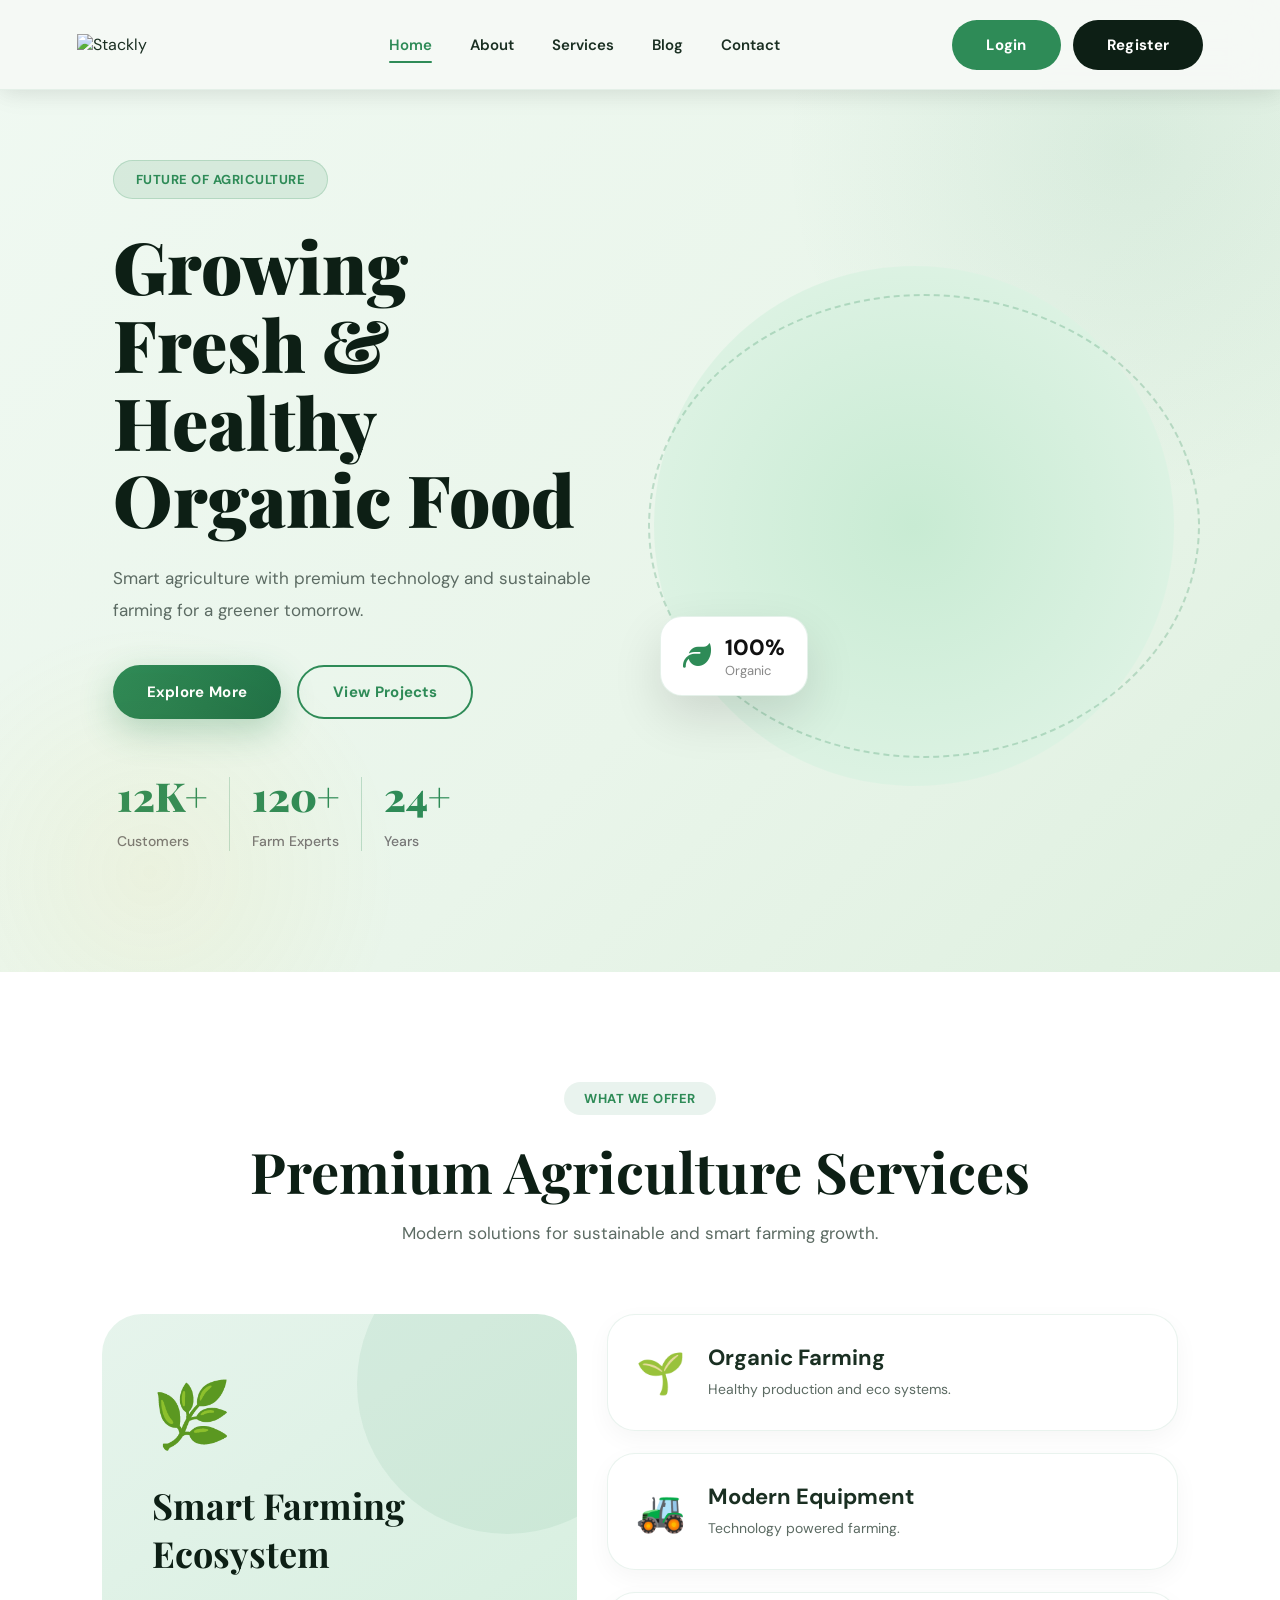
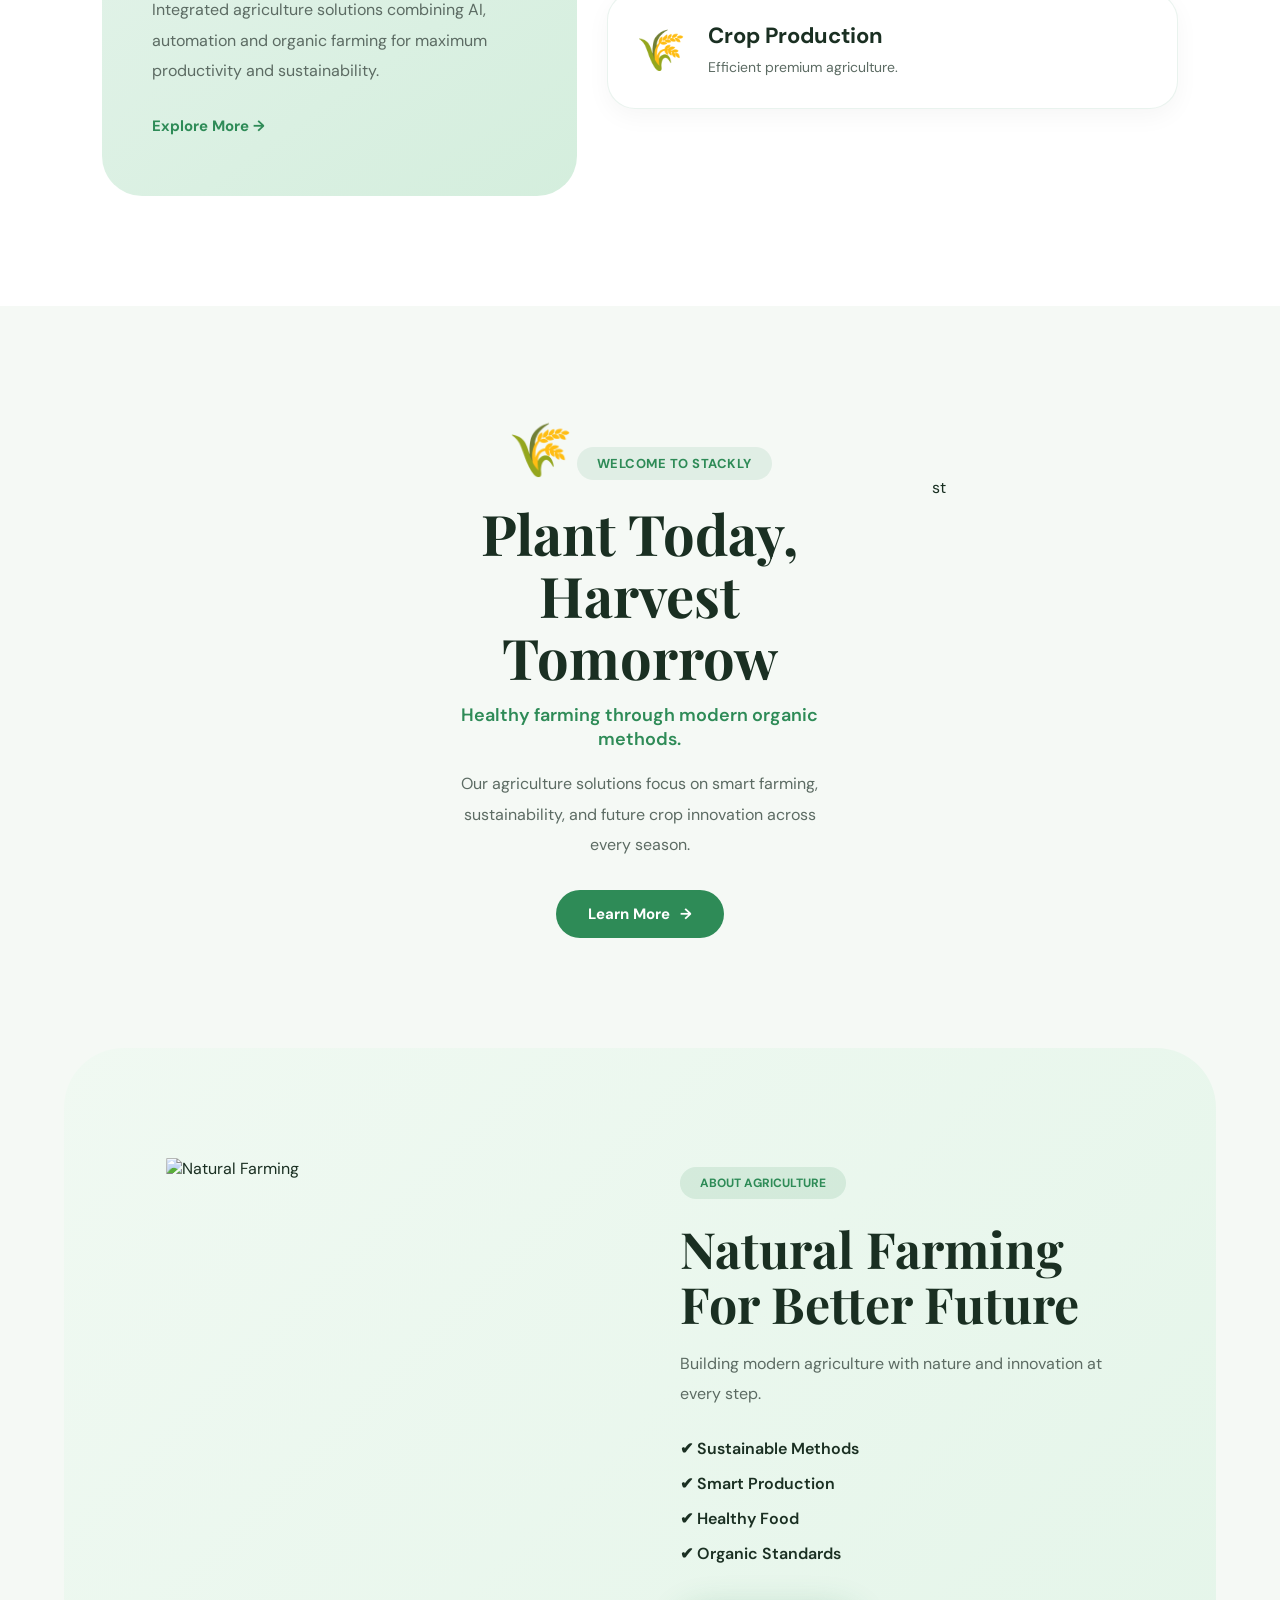
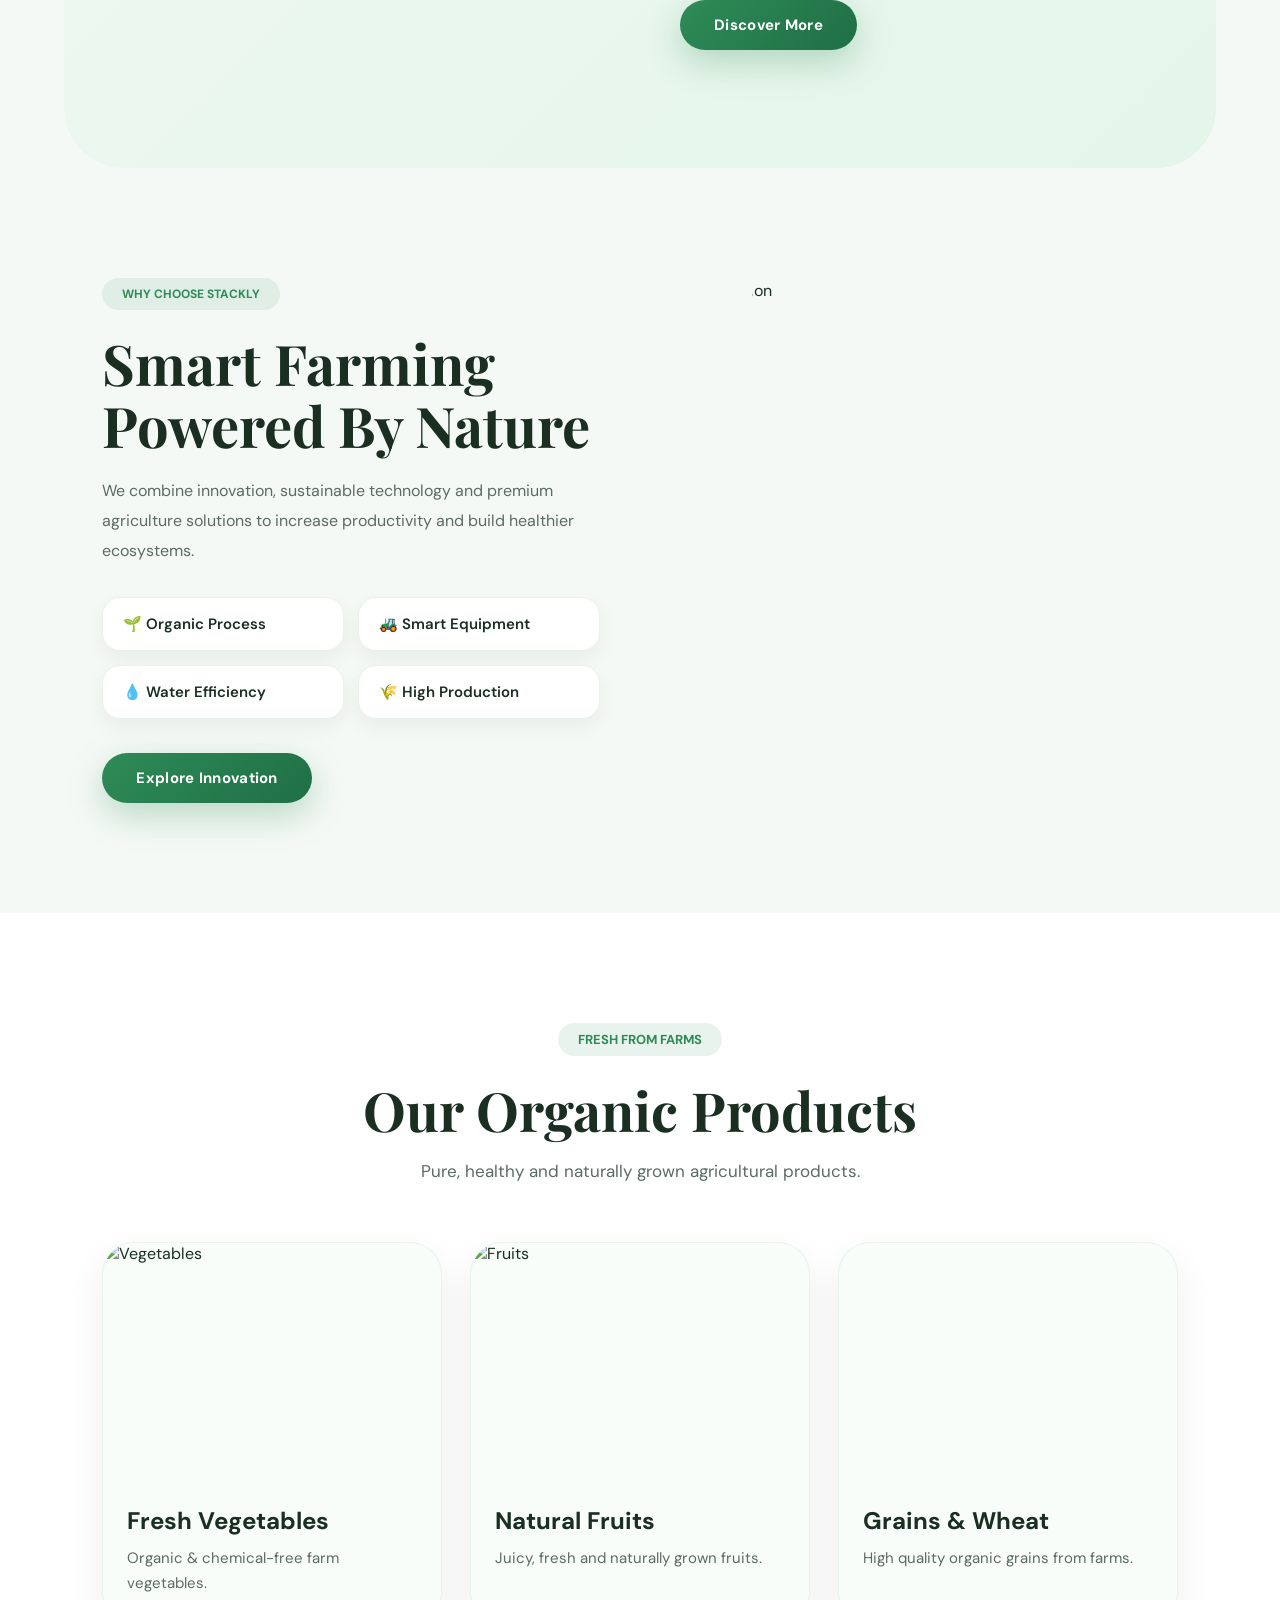
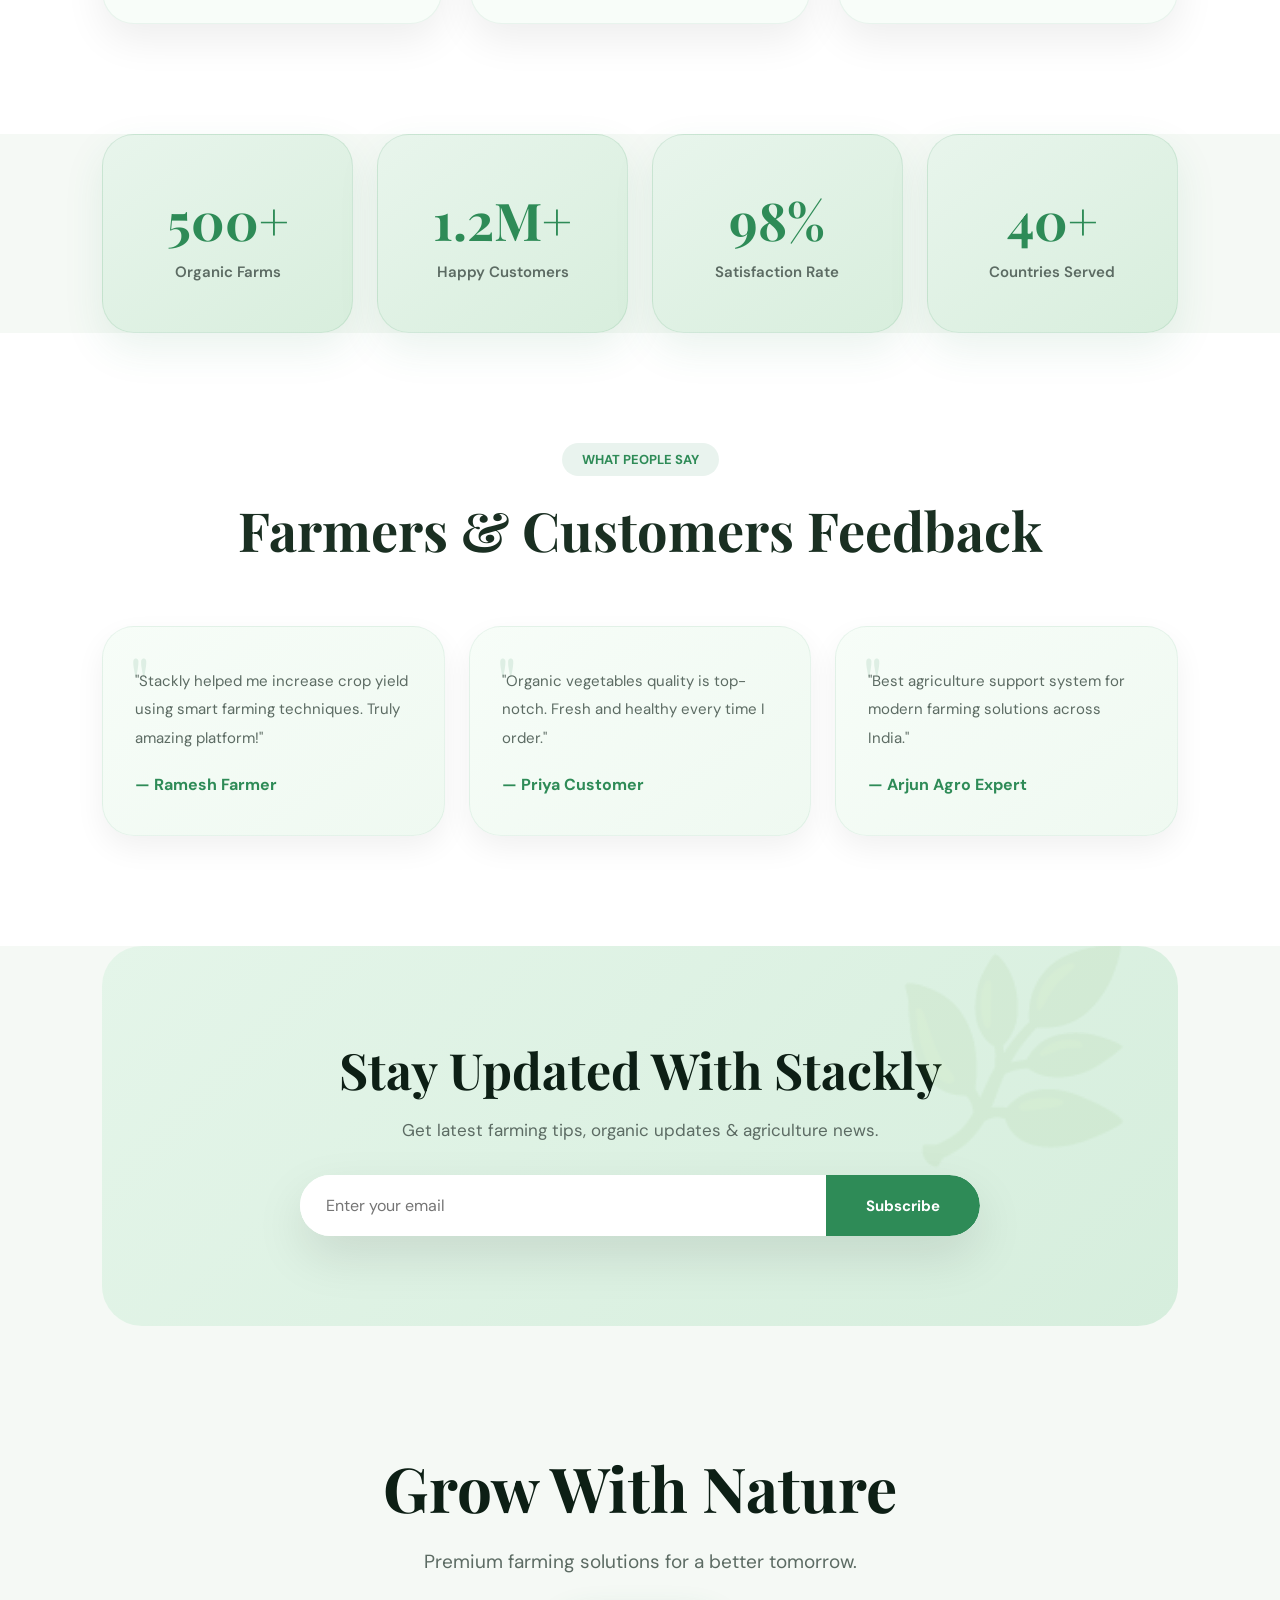
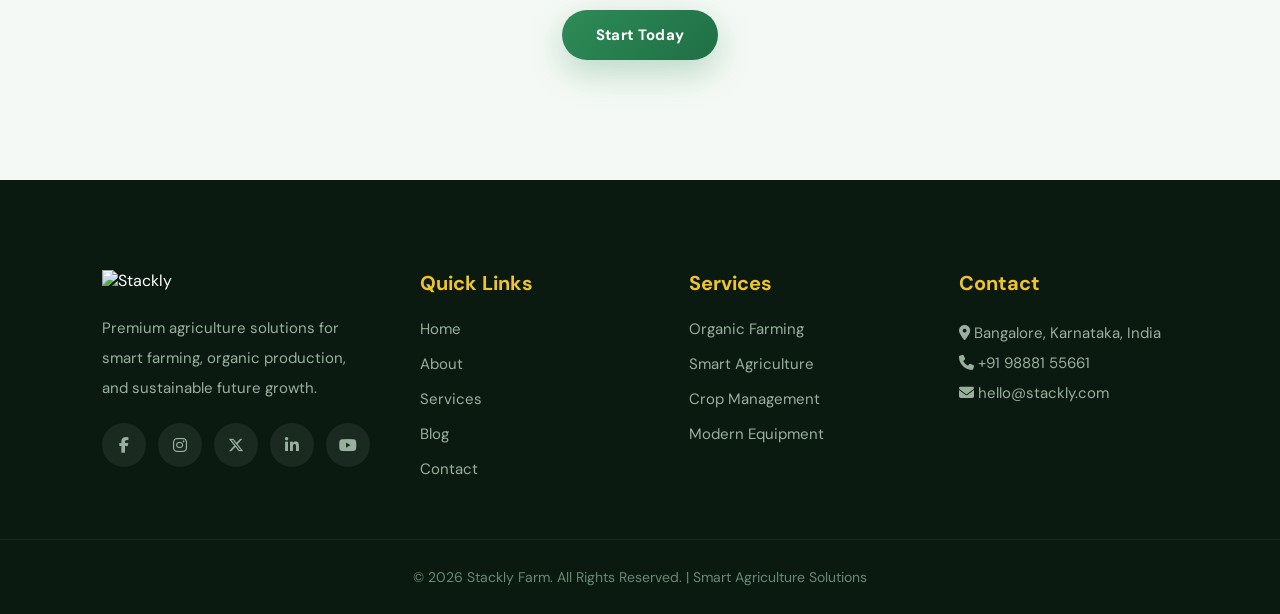
==== index.html @ 0e42b1d1 "update" ====
<!DOCTYPE html>
<html lang="en">
<head>
  <meta charset="UTF-8">
  <meta name="viewport" content="width=device-width, initial-scale=1.0">
  <title>Stackly Farm</title>
  <link rel="stylesheet" href="style.css">
  <link href="https://fonts.googleapis.com/css2?family=Playfair+Display:ital,wght@0,700;0,800;0,900;1,700&family=DM+Sans:wght@300;400;500;600;700&display=swap" rel="stylesheet">
  <link rel="stylesheet" href="https://cdnjs.cloudflare.com/ajax/libs/font-awesome/6.5.2/css/all.min.css">
</head>
<body>
 
<!-- OVERLAY -->
<div class="menu-overlay"></div>
 
<header>
  <nav class="navbar">
    <div class="logo">
      <img src="https://snabsolutions.in/wp-content/uploads/2026/02/stackly-snab-solutions.png" alt="Stackly" loading="eager">
    </div>
 
    <button class="menu-toggle" aria-label="Open menu">
      <span class="bar"></span>
      <span class="bar"></span>
      <span class="bar"></span>
    </button>
 
    <ul class="nav-links">
      <div class="close-menu" aria-label="Close menu"><i class="fa-solid fa-xmark"></i></div>
      <li><a href="index.html" class="active">Home</a></li>
      <li><a href="about.html">About</a></li>
      <li><a href="service.html">Services</a></li>
      <li><a href="blog.html">Blog</a></li>
      <li><a href="contact.html">Contact</a></li>
      <li class="mobile-auth">
        <a href="login.html" class="btn">Login</a>
        <a href="register.html" class="btn register">Register</a>
      </li>
    </ul>
 
    <div class="auth-buttons">
      <a href="login.html" class="btn">Login</a>
      <a href="register.html" class="btn register">Register</a>
    </div>
  </nav>
</header>
 
<!-- HERO -->
<section class="hero">
  <div class="hero-left">
    <span>Future Of Agriculture</span>
    <h1>Growing<br>Fresh & Healthy<br>Organic Food</h1>
    <p>Smart agriculture with premium technology and sustainable farming for a greener tomorrow.</p>
    <div class="buttons">
      <a href="services.html" class="primary">Explore More</a>
      <a href="about.html" class="secondary">View Projects</a>
    </div>
    <div class="hero-stats">
      <div><h2>12K+</h2><p>Customers</p></div>
      <div><h2>120+</h2><p>Farm Experts</p></div>
      <div><h2>24+</h2><p>Years</p></div>
    </div>
  </div>
 
  <div class="hero-right">
    <div class="circle"></div>
    <div class="diamond-wrap">
      <img src="https://images.unsplash.com/photo-1625246333195-78d9c38ad449?fm=webp&q=80&w=1200" alt="Smart Farm" loading="eager">
    </div>
    <div class="blob-ring"></div>
    <div class="floating-card">
      <i class="fa-solid fa-leaf"></i>
      <div><h3>100%</h3><p>Organic</p></div>
    </div>
  </div>
</section>
 
<!-- SERVICES -->
<section class="services-new">
  <div class="services-header reveal-up">
    <span>What We Offer</span>
    <h2>Premium Agriculture Services</h2>
    <p>Modern solutions for sustainable and smart farming growth.</p>
  </div>
 
  <div class="services-layout stagger-children">
    <div class="service-highlight reveal-left">
      <div class="highlight-card">
        <div class="big-icon">🌿</div>
        <h3>Smart Farming Ecosystem</h3>
        <p>Integrated agriculture solutions combining AI, automation and organic farming for maximum productivity and sustainability.</p>
        <a href="services.html" class="learn-btn">Explore More →</a>
      </div>
    </div>
    <div class="service-stack reveal-right">
      <div class="service-item">
        <div class="icon-box">🌱</div>
        <div class="text">
          <h3>Organic Farming</h3>
          <p>Healthy production and eco systems.</p>
        </div>
      </div>
      <div class="service-item">
        <div class="icon-box">🚜</div>
        <div class="text">
          <h3>Modern Equipment</h3>
          <p>Technology powered farming.</p>
        </div>
      </div>
      <div class="service-item">
        <div class="icon-box">🌾</div>
        <div class="text">
          <h3>Crop Production</h3>
          <p>Efficient premium agriculture.</p>
        </div>
      </div>
    </div>
  </div>
</section>
 
<!-- STORY -->
<section class="story">
  <div class="story-left reveal-left">
    <img src="https://images.unsplash.com/photo-1500937386664-56d1dfef3854?fm=webp&q=80&w=900" alt="Farm Field">
  </div>
  <div class="story-content reveal-up">
    <div class="grain">🌾</div>
    <span>Welcome To Stackly</span>
    <h2>Plant Today,<br>Harvest Tomorrow</h2>
    <h4>Healthy farming through modern organic methods.</h4>
    <p>Our agriculture solutions focus on smart farming, sustainability, and future crop innovation across every season.</p>
    <a href="about.html" class="story-btn">Learn More <span>→</span></a>
  </div>
  <div class="story-right reveal-right">
    <img src="https://images.unsplash.com/photo-1464226184884-fa280b87c399?fm=webp&q=80&w=900" alt="Harvest">
  </div>
</section>
 
<!-- SHOWCASE -->
<section class="showcase">
  <div class="show-left reveal-left">
    <img src="https://images.unsplash.com/photo-1501004318641-b39e6451bec6?fm=webp&q=80&w=900" alt="Natural Farming">
  </div>
  <div class="show-right reveal-right">
    <span>About Agriculture</span>
    <h2>Natural Farming For Better Future</h2>
    <p>Building modern agriculture with nature and innovation at every step.</p>
    <ul>
      <li>✔ Sustainable Methods</li>
      <li>✔ Smart Production</li>
      <li>✔ Healthy Food</li>
      <li>✔ Organic Standards</li>
    </ul>
    <a href="about.html" class="primary">Discover More</a>
  </div>
</section>
 
<!-- EXPERIENCE -->
<section class="experience">
  <div class="exp-left reveal-left">
    <span>Why Choose Stackly</span>
    <h2>Smart Farming<br>Powered By Nature</h2>
    <p>We combine innovation, sustainable technology and premium agriculture solutions to increase productivity and build healthier ecosystems.</p>
    <div class="exp-features">
      <div class="feature">🌱 Organic Process</div>
      <div class="feature">🚜 Smart Equipment</div>
      <div class="feature">💧 Water Efficiency</div>
      <div class="feature">🌾 High Production</div>
    </div>
    <a href="services.html" class="primary">Explore Innovation</a>
  </div>
  <div class="exp-right reveal-right">
    <div class="image-wrap">
      <img src="https://images.unsplash.com/photo-1500937386664-56d1dfef3854?fm=webp&q=80&w=900" alt="Innovation">
    </div>
  </div>
</section>
 
<!-- PRODUCTS -->
<section class="products">
  <div class="section-header reveal-up">
    <span>Fresh From Farms</span>
    <h2>Our Organic Products</h2>
    <p>Pure, healthy and naturally grown agricultural products.</p>
  </div>
  <div class="product-grid stagger-children">
    <div class="product-card reveal-left">
      <img src="https://images.unsplash.com/photo-1567306226416-28f0efdc88ce?fm=webp&q=80&w=700" alt="Vegetables">
      <h3>Fresh Vegetables</h3>
      <p>Organic & chemical-free farm vegetables.</p>
    </div>
    <div class="product-card reveal-up">
      <img src="https://images.unsplash.com/photo-1506806732259-39c2d0268443?fm=webp&q=80&w=700" alt="Fruits">
      <h3>Natural Fruits</h3>
      <p>Juicy, fresh and naturally grown fruits.</p>
    </div>
    <div class="product-card reveal-right">
      <img src="https://images.unsplash.com/photo-1461354464878-ad92f492a5a0?fm=webp&q=80&w=700" alt="Grains">
      <h3>Grains & Wheat</h3>
      <p>High quality organic grains from farms.</p>
    </div>
  </div>
</section>
 
<!-- IMPACT -->
<section class="impact stagger-children">
  <div class="impact-box reveal-up"><h2>500+</h2><p>Organic Farms</p></div>
  <div class="impact-box reveal-up"><h2>1.2M+</h2><p>Happy Customers</p></div>
  <div class="impact-box reveal-up"><h2>98%</h2><p>Satisfaction Rate</p></div>
  <div class="impact-box reveal-up"><h2>40+</h2><p>Countries Served</p></div>
</section>
 
<!-- TESTIMONIALS -->
<section class="testimonials">
  <div class="section-header reveal-up">
    <span>What People Say</span>
    <h2>Farmers & Customers Feedback</h2>
  </div>
  <div class="testimonial-grid">
    <div class="testimonial-card reveal-left">
      <p>"Stackly helped me increase crop yield using smart farming techniques. Truly amazing platform!"</p>
      <h4>— Ramesh Farmer</h4>
    </div>
    <div class="testimonial-card reveal-up">
      <p>"Organic vegetables quality is top-notch. Fresh and healthy every time I order."</p>
      <h4>— Priya Customer</h4>
    </div>
    <div class="testimonial-card reveal-right">
      <p>"Best agriculture support system for modern farming solutions across India."</p>
      <h4>— Arjun Agro Expert</h4>
    </div>
  </div>
</section>
 
<!-- NEWSLETTER -->
<section class="newsletter reveal-scale">
  <h2>Stay Updated With Stackly</h2>
  <p>Get latest farming tips, organic updates & agriculture news.</p>
  <div class="newsletter-box">
    <input type="email" placeholder="Enter your email">
    <button>Subscribe</button>
  </div>
</section>
 
<!-- CTA -->
<section class="cta reveal-up">
  <h2>Grow With Nature</h2>
  <p>Premium farming solutions for a better tomorrow.</p>
  <a href="contact.html" class="primary">Start Today</a>
</section>
 
<!-- FOOTER -->
<footer class="footer">
  <div class="footer-container">
    <div class="footer-box reveal-up">
      <div class="footer-logo">
        <img src="https://snabsolutions.in/wp-content/uploads/2026/02/stackly-snab-solutions.png" alt="Stackly">
      </div>
      <p>Premium agriculture solutions for smart farming, organic production, and sustainable future growth.</p>
      <div class="social">
        <a href="#"><i class="fa-brands fa-facebook-f"></i></a>
        <a href="#"><i class="fa-brands fa-instagram"></i></a>
        <a href="#"><i class="fa-brands fa-x-twitter"></i></a>
        <a href="#"><i class="fa-brands fa-linkedin-in"></i></a>
        <a href="#"><i class="fa-brands fa-youtube"></i></a>
      </div>
    </div>
    <div class="footer-box reveal-up">
      <h3>Quick Links</h3>
      <ul>
        <li><a href="index.html">Home</a></li>
        <li><a href="about.html">About</a></li>
        <li><a href="services.html">Services</a></li>
        <li><a href="blog.html">Blog</a></li>
        <li><a href="contact.html">Contact</a></li>
      </ul>
    </div>
    <div class="footer-box reveal-up">
      <h3>Services</h3>
      <ul>
        <li><a href="services.html">Organic Farming</a></li>
        <li><a href="services.html">Smart Agriculture</a></li>
        <li><a href="services.html">Crop Management</a></li>
        <li><a href="services.html">Modern Equipment</a></li>
      </ul>
    </div>
    <div class="footer-box reveal-up">
      <h3>Contact</h3>
      <p><i class="fa-solid fa-location-dot"></i> Bangalore, Karnataka, India</p>
      <p><i class="fa-solid fa-phone"></i> +91 98881 55661</p>
      <p><i class="fa-solid fa-envelope"></i> hello@stackly.com</p>
    </div>
  </div>
  <div class="footer-bottom">
    <p>© 2026 Stackly Farm. All Rights Reserved. | Smart Agriculture Solutions</p>
  </div>
</footer>
 
<script src="script.js"></script>
</body>
</html>
---- style.css ----
/* ============================================
   FARMLY PREMIUM — STYLE.CSS
   Enhanced: shapes, animations, hamburger
============================================ */
 
@import url('https://fonts.googleapis.com/css2?family=Playfair+Display:ital,wght@0,700;0,800;0,900;1,700&family=DM+Sans:wght@300;400;500;600;700&display=swap');
 
/* ── RESET ── */
*, *::before, *::after {
  margin: 0; padding: 0;
  box-sizing: border-box;
  text-decoration: none;
  list-style: none;
}
html { overflow-x: hidden; scroll-behavior: smooth; }
 
:root {
  --primary: #2e8b57;
  --primary-dark: #1f6f45;
  --accent: #f0c330;
  --dark: #0d1f15;
  --light: #fff;
  --gray: #5c6b63;
  --bg: #f5f9f5;
  --bg2: #e7f3e9;
  --shadow: 0 24px 64px rgba(0,0,0,.10);
  --radius: 40px;
  --font-head: 'Playfair Display', serif;
  --font-body: 'DM Sans', sans-serif;
}
 
body {
  font-family: var(--font-body);
  background: var(--bg);
  color: #1a2f22;
  overflow-x: hidden;
}
img { width: 100%; display: block; }
section { padding: 110px 8%; }
a { color: inherit; }
button { border: none; outline: none; cursor: pointer; font-family: inherit; }
 
/* ── SCROLL REVEAL ── */
.will-reveal { opacity: 0; transition: opacity .7s ease, transform .7s ease; }
.reveal-up.will-reveal   { transform: translateY(60px); }
.reveal-down.will-reveal { transform: translateY(-60px); }
.reveal-left.will-reveal { transform: translateX(-70px); }
.reveal-right.will-reveal{ transform: translateX(70px); }
.reveal-scale.will-reveal{ transform: scale(.88); }
.will-reveal.revealed    { opacity: 1; transform: none !important; }
 
/* ── BUTTONS ── */
.primary, .secondary, .btn {
  display: inline-flex;
  align-items: center;
  justify-content: center;
  padding: 15px 34px;
  border-radius: 60px;
  font-weight: 700;
  font-size: 15px;
  font-family: var(--font-body);
  letter-spacing: .3px;
  transition: .35s;
  cursor: pointer;
  position: relative;
  overflow: hidden;
}
.primary::after, .secondary::after, .btn::after {
  content: "";
  position: absolute;
  top: 0; left: -120%;
  width: 120%; height: 100%;
  background: linear-gradient(90deg,transparent,rgba(255,255,255,.28),transparent);
  transition: .6s;
}
.primary:hover::after, .secondary:hover::after, .btn:hover::after { left: 120%; }
 
.primary {
  background: linear-gradient(135deg, var(--primary), var(--primary-dark));
  color: white;
  box-shadow: 0 12px 35px rgba(46,139,87,.30);
}
.primary:hover { transform: translateY(-4px); box-shadow: 0 18px 45px rgba(46,139,87,.40); }
 
.secondary {
  border: 2px solid var(--primary);
  color: var(--primary);
  background: transparent;
}
.secondary:hover { background: var(--primary); color: white; transform: translateY(-4px); }
 
.auth-buttons .btn { background: var(--primary); color: white; }
.auth-buttons .btn:hover { background: var(--primary-dark); transform: translateY(-4px); }
 
.register { background: #0d1f15 !important; color: white !important; }
.register:hover { transform: translateY(-4px) !important; }
 
/* ── HEADER ── */
header {
  position: fixed; top: 0; left: 0;
  width: 100%; z-index: 9999;
}
.navbar {
  height: 90px; padding: 0 6%;
  display: flex; align-items: center;
  justify-content: space-between;
  background: rgba(245,249,245,.88);
  backdrop-filter: blur(22px);
  -webkit-backdrop-filter: blur(22px);
  box-shadow: 0 2px 30px rgba(0,0,0,.07);
  border-bottom: 1px solid rgba(46,139,87,.08);
  transition: .4s;
}
.logo { display: flex; align-items: center; }
.logo img { width: 140px; object-fit: contain; }
 
/* ── NAV LINKS ── */
.nav-links {
  display: flex; align-items: center;
  gap: 38px;
}
.nav-links li { position: relative; }
.nav-links li a {
  font-family: var(--font-body);
  color: #1a2f22; font-size: 15px;
  font-weight: 600; position: relative;
  transition: .3s;
}
.nav-links li a::after {
  content: "";
  position: absolute; left: 0; bottom: -8px;
  width: 0; height: 2.5px;
  background: var(--primary);
  border-radius: 4px; transition: .35s;
}
.nav-links li a:hover, .nav-links li a.active { color: var(--primary); }
.nav-links li a:hover::after, .nav-links li a.active::after { width: 100%; }
.auth-buttons { display: flex; gap: 12px; }
 
/* ── HAMBURGER ── */
.menu-toggle {
  display: none;
  flex-direction: column;
  justify-content: center;
  align-items: center;
  gap: 6px;
  width: 48px; height: 48px;
  border-radius: 14px;
  background: white;
  box-shadow: 0 6px 20px rgba(0,0,0,.10);
  cursor: pointer;
  z-index: 11000;
  border: none; outline: none;
  transition: .3s;
}
.menu-toggle:hover { background: var(--bg2); }
.menu-toggle .bar {
  width: 22px; height: 2.5px;
  background: var(--primary-dark);
  border-radius: 4px; transition: .35s;
}
.menu-toggle.open .bar:nth-child(1) { transform: translateY(8.5px) rotate(45deg); }
.menu-toggle.open .bar:nth-child(2) { opacity: 0; transform: scaleX(0); }
.menu-toggle.open .bar:nth-child(3) { transform: translateY(-8.5px) rotate(-45deg); }
 
.close-menu { display: none; }
.mobile-auth { display: none; }
 
/* ── OVERLAY ── */
.menu-overlay {
  display: none;
  position: fixed; inset: 0;
  background: rgba(13,31,21,.45);
  backdrop-filter: blur(3px);
  z-index: 9000; opacity: 0;
  transition: opacity .4s;
}
.menu-overlay.active { opacity: 1; }
 
/* ── HERO ── */
.hero {
  min-height: 100vh;
  padding-top: 160px; padding-bottom: 80px;
  display: grid;
  grid-template-columns: 1fr 1fr;
  align-items: center; gap: 60px;
  background: linear-gradient(135deg,#f0f9f2 0%,#e9f5ea 60%,#dff0e0 100%);
  position: relative; overflow: hidden;
}
.hero::before {
  content: "";
  position: absolute; top: -200px; right: -200px;
  width: 700px; height: 700px; border-radius: 50%;
  background: radial-gradient(circle,rgba(46,139,87,.09),transparent 70%);
  pointer-events: none; animation: pulseGlow 6s ease-in-out infinite;
}
.hero::after {
  content: "";
  position: absolute; bottom: -150px; left: -100px;
  width: 500px; height: 500px; border-radius: 50%;
  background: radial-gradient(circle,rgba(240,195,48,.07),transparent 70%);
  pointer-events: none;
}
 
/* HERO LEFT */
.hero-left {
  padding-left: 2%;
  animation: slideInLeft .9s ease both;
}
.hero-left > span {
  display: inline-block;
  padding: 10px 22px;
  background: rgba(46,139,87,.12);
  color: var(--primary);
  border-radius: 40px; font-weight: 700;
  font-size: 13px; letter-spacing: .5px;
  text-transform: uppercase;
  margin-bottom: 28px;
  border: 1px solid rgba(46,139,87,.2);
  animation: fadeDown .6s .2s both;
}
.hero-left h1 {
  font-family: var(--font-head);
  font-size: 72px; line-height: 1.08;
  font-weight: 900; margin-bottom: 24px;
  color: #0d1f15;
  animation: fadeUp .7s .3s both;
}
.hero-left p {
  max-width: 560px;
  font-size: 17px; line-height: 1.9;
  color: var(--gray); margin-bottom: 38px;
  animation: fadeUp .7s .45s both;
}
.buttons {
  display: flex; gap: 16px; flex-wrap: wrap;
  margin-bottom: 50px;
  animation: fadeUp .7s .55s both;
}
 
/* STATS */
.hero-stats {
  display: flex; gap: 44px; flex-wrap: wrap;
  padding-left: 4px;
  animation: fadeUp .7s .65s both;
}
.hero-stats div { position: relative; }
.hero-stats div:not(:last-child)::after {
  content: "";
  position: absolute; right: -22px; top: 8px;
  height: 60%; width: 1px;
  background: rgba(46,139,87,.25);
}
.hero-stats h2 {
  font-family: var(--font-head);
  font-size: 40px; font-weight: 900;
  color: var(--primary); margin-bottom: 6px;
}
.hero-stats p { color: #777; font-size: 14px; font-weight: 500; }
 
/* HERO RIGHT — DIAMOND / ROTATED SQUARE */
.hero-right {
  position: relative;
  display: flex; justify-content: center;
  align-items: center; padding-right: 4%;
  animation: slideInRight .9s .15s ease both;
}
.circle {
  position: absolute;
  width: 520px; height: 520px; border-radius: 50%;
  background: radial-gradient(circle,#c8ebd3,#e4f5e9); z-index: 0;
  animation: pulseGlow 5s ease-in-out infinite;
}
.hero-right .diamond-wrap {
  position: relative; z-index: 2;
  width: 420px; height: 420px;
}
.hero-right .diamond-wrap img {
  width: 100%; height: 100%; object-fit: cover;
  /* Diamond shape */
  clip-path: polygon(50% 0%, 100% 50%, 50% 100%, 0% 50%);
  animation: rotateDiamond 12s linear infinite, floatImage 5s ease-in-out infinite;
  filter: saturate(1.15);
  transition: clip-path .5s;
}
.hero-right .diamond-wrap:hover img {
  clip-path: polygon(10% 0%, 90% 0%, 100% 90%, 0% 90%);
}
/* Dashed ring */
.hero-right .blob-ring {
  position: absolute; inset: -22px;
  border-radius: 50%;
  border: 2px dashed rgba(46,139,87,.25);
  animation: spin 20s linear infinite;
}
 
/* FLOATING CARD */
.floating-card {
  position: absolute; bottom: 40px; left: -10px;
  background: white;
  backdrop-filter: blur(20px);
  border: 1.5px solid rgba(46,139,87,.12);
  padding: 16px 22px;
  border-radius: 22px;
  display: flex; align-items: center; gap: 14px;
  box-shadow: 0 20px 50px rgba(0,0,0,.12);
  animation: floatCard 4s ease-in-out infinite;
  z-index: 3;
}
.floating-card i { color: var(--primary); font-size: 28px; }
.floating-card h3 { font-size: 22px; font-weight: 800; color: #111; }
.floating-card p { font-size: 13px; color: #888; }
 
/* ── SERVICES ── */
.services-new { background: #fff; }
.services-header { text-align: center; margin-bottom: 70px; }
.services-header > span {
  display: inline-block; padding: 8px 20px;
  background: rgba(46,139,87,.1);
  color: var(--primary); border-radius: 40px;
  font-weight: 700; font-size: 13px; letter-spacing: .5px;
  text-transform: uppercase; margin-bottom: 18px;
}
.services-header h2 {
  font-family: var(--font-head);
  font-size: 56px; color: #0d1f15; margin-bottom: 14px;
}
.services-header p { font-size: 17px; color: var(--gray); }
 
.services-layout {
  display: grid; grid-template-columns: 1fr 1.2fr;
  gap: 30px; align-items: stretch;
}
/* Big highlight card — hexagon clip art */
.highlight-card {
  background: linear-gradient(145deg,#e6f4ec,#d4eedd);
  border-radius: 40px; padding: 60px 50px;
  display: flex; flex-direction: column;
  justify-content: center; height: 100%;
  position: relative; overflow: hidden;
  transition: .4s;
}
.highlight-card::before {
  content: "";
  position: absolute; top: -80px; right: -80px;
  width: 300px; height: 300px; border-radius: 50%;
  background: rgba(46,139,87,.08);
}
.highlight-card:hover { transform: translateY(-8px); }
.big-icon { font-size: 64px; margin-bottom: 24px; }
.highlight-card h3 {
  font-family: var(--font-head);
  font-size: 36px; margin-bottom: 18px; color: #0d1f15;
}
.highlight-card p { font-size: 16px; line-height: 1.9; color: var(--gray); margin-bottom: 30px; }
.learn-btn {
  display: inline-flex; align-items: center;
  color: var(--primary); font-weight: 700; font-size: 15px;
  gap: 8px; transition: .3s;
}
.learn-btn:hover { gap: 14px; }
 
.service-stack { display: flex; flex-direction: column; gap: 22px; }
.service-item {
  display: flex; align-items: center; gap: 22px;
  background: white;
  border: 1.5px solid rgba(46,139,87,.10);
  border-radius: 28px; padding: 28px;
  transition: .4s; box-shadow: 0 8px 24px rgba(0,0,0,.04);
}
.service-item:hover { transform: translateX(8px); border-color: var(--primary); box-shadow: 0 16px 40px rgba(46,139,87,.12); }
.icon-box { font-size: 40px; flex-shrink: 0; }
.service-item h3 { font-size: 22px; font-weight: 700; margin-bottom: 6px; }
.service-item p { color: var(--gray); font-size: 14px; line-height: 1.7; }
 
/* ── STORY ── */
.story {
  display: grid; grid-template-columns: 1fr 1.2fr 1fr;
  gap: 50px; align-items: center;
}
/* Pentagon shape */
.story-left img {
  width: 100%; height: 400px; object-fit: cover;
  clip-path: polygon(50% 0%, 100% 38%, 82% 100%, 18% 100%, 0% 38%);
  animation: floatImage 6s ease-in-out infinite;
  filter: saturate(1.1);
}
/* Parallelogram shape */
.story-right img {
  width: 100%; height: 400px; object-fit: cover;
  clip-path: polygon(20% 0%, 100% 0%, 80% 100%, 0% 100%);
  animation: floatImage 5s 1s ease-in-out infinite;
  filter: saturate(1.1);
}
.story-content { text-align: center; }
.story-content .grain { font-size: 52px; margin-bottom: 12px; animation: spin 10s linear infinite; display: inline-block; }
.story-content > span {
  display: inline-block; padding: 8px 20px;
  background: rgba(46,139,87,.10); color: var(--primary);
  border-radius: 40px; font-weight: 700; font-size: 13px;
  text-transform: uppercase; letter-spacing: .5px; margin-bottom: 22px;
}
.story-content h2 {
  font-family: var(--font-head);
  font-size: 56px; line-height: 1.1; margin-bottom: 16px;
}
.story-content h4 { font-size: 18px; color: var(--primary); margin-bottom: 18px; font-weight: 600; }
.story-content p { font-size: 16px; line-height: 1.9; color: var(--gray); margin-bottom: 30px; }
.story-btn {
  display: inline-flex; align-items: center; gap: 10px;
  background: var(--primary); color: white;
  padding: 14px 32px; border-radius: 60px;
  font-weight: 700; font-size: 15px; transition: .35s;
}
.story-btn:hover { background: var(--primary-dark); transform: translateY(-4px); }
 
/* ── SHOWCASE ── */
.showcase {
  display: grid; grid-template-columns: 1fr 1fr;
  gap: 80px; align-items: center;
  background: linear-gradient(135deg,#f0f9f2,#e4f5e9);
  border-radius: 60px; margin: 0 5%;
}
/* Arrow / chevron shape */
.show-left img {
  width: 100%; height: 500px; object-fit: cover;
  clip-path: polygon(0 0, 75% 0, 100% 50%, 75% 100%, 0 100%);
  border-radius: 0 0 0 50px;
  transition: clip-path .6s ease;
  animation: floatImage 7s ease-in-out infinite;
}
.show-left:hover img { clip-path: polygon(0 0, 85% 0, 100% 50%, 85% 100%, 0 100%); }
.show-right > span {
  display: inline-block; padding: 8px 20px;
  background: rgba(46,139,87,.12); color: var(--primary);
  border-radius: 40px; font-weight: 700; font-size: 12px;
  text-transform: uppercase; margin-bottom: 22px;
}
.show-right h2 { font-family: var(--font-head); font-size: 50px; margin-bottom: 18px; line-height: 1.1; }
.show-right p { font-size: 16px; line-height: 1.9; color: var(--gray); margin-bottom: 28px; }
.show-right ul { display: flex; flex-direction: column; gap: 14px; margin-bottom: 36px; }
.show-right ul li { font-weight: 600; color: #1a2f22; font-size: 16px; }
 
/* ── EXPERIENCE ── */
.experience {
  display: grid; grid-template-columns: 1fr 1fr;
  gap: 80px; align-items: center;
}
.exp-left > span {
  display: inline-block; padding: 8px 20px;
  background: rgba(46,139,87,.1); color: var(--primary);
  border-radius: 40px; font-weight: 700; font-size: 12px;
  text-transform: uppercase; margin-bottom: 22px;
}
.exp-left h2 { font-family: var(--font-head); font-size: 56px; line-height: 1.1; margin-bottom: 20px; }
.exp-left p { font-size: 16px; line-height: 1.9; color: var(--gray); margin-bottom: 30px; }
.exp-features {
  display: grid; grid-template-columns: 1fr 1fr;
  gap: 14px; margin-bottom: 34px;
}
.feature {
  background: white; border-radius: 18px;
  padding: 16px 20px; font-weight: 600;
  font-size: 15px; box-shadow: 0 8px 20px rgba(0,0,0,.05);
  border: 1.5px solid rgba(46,139,87,.10);
  transition: .35s;
}
.feature:hover { border-color: var(--primary); transform: translateY(-4px); }
 
/* Triangle / wedge shape */
.image-wrap img {
  width: 100%; height: 520px; object-fit: cover;
  clip-path: polygon(15% 0%, 100% 0%, 85% 100%, 0% 100%);
  filter: saturate(1.1);
  animation: floatImage 6s 0.5s ease-in-out infinite;
}
 
/* ── PRODUCTS ── */
.products { background: white; }
.section-header { text-align: center; margin-bottom: 60px; }
.section-header > span {
  display: inline-block; padding: 8px 20px;
  background: rgba(46,139,87,.1); color: var(--primary);
  border-radius: 40px; font-weight: 700; font-size: 13px;
  text-transform: uppercase; margin-bottom: 18px;
}
.section-header h2 { font-family: var(--font-head); font-size: 54px; margin-bottom: 14px; }
.section-header p { font-size: 17px; color: var(--gray); }
 
.product-grid {
  display: grid; grid-template-columns: repeat(3,1fr);
  gap: 28px;
}
.product-card {
  border-radius: 32px; overflow: hidden;
  background: #f8fdf9;
  box-shadow: 0 16px 40px rgba(0,0,0,.07);
  transition: .45s;
  border: 1.5px solid rgba(46,139,87,.08);
}
.product-card:hover { transform: translateY(-12px) scale(1.02); box-shadow: 0 30px 60px rgba(46,139,87,.15); }
/* Pill / stadium clip shape per card */
.product-card:nth-child(1) img { clip-path: ellipse(100% 90% at 50% 50%); }
.product-card:nth-child(2) img { clip-path: polygon(0 0, 100% 0, 95% 85%, 50% 100%, 5% 85%); }
.product-card:nth-child(3) img { clip-path: polygon(50% 0%, 100% 25%, 100% 75%, 50% 100%, 0% 75%, 0% 25%); }
.product-card img { width: 100%; height: 240px; object-fit: cover; transition: .6s; }
.product-card:hover img { transform: scale(1.07); }
.product-card h3 { font-size: 24px; font-weight: 700; padding: 22px 24px 10px; }
.product-card p { padding: 0 24px 26px; color: var(--gray); font-size: 15px; line-height: 1.7; }
 
/* ── IMPACT ── */
.impact {
  display: grid; grid-template-columns: repeat(4,1fr);
  gap: 24px; margin: 0 8%; padding: 0;
}
.impact-box {
  padding: 50px 30px; text-align: center;
  border-radius: 32px;
  background: linear-gradient(145deg,#e8f5ec,#d8eedd);
  box-shadow: 0 16px 40px rgba(46,139,87,.10);
  transition: .45s; border: 1.5px solid rgba(46,139,87,.12);
}
.impact-box:hover { transform: translateY(-10px) rotate(-1deg); box-shadow: 0 28px 60px rgba(46,139,87,.18); }
.impact-box h2 {
  font-family: var(--font-head);
  font-size: 52px; color: var(--primary); margin-bottom: 8px;
}
.impact-box p { font-size: 15px; color: var(--gray); font-weight: 600; }
 
/* ── TESTIMONIALS ── */
.testimonials { background: #fff; }
.testimonial-grid {
  display: grid; grid-template-columns: repeat(3,1fr);
  gap: 24px;
}
.testimonial-card {
  padding: 40px 32px;
  background: linear-gradient(145deg,#f7fdf8,#eff9f1);
  border-radius: 32px;
  box-shadow: 0 12px 30px rgba(0,0,0,.06);
  border: 1.5px solid rgba(46,139,87,.08);
  transition: .4s; position: relative;
}
.testimonial-card::before {
  content: '"';
  position: absolute; top: 18px; left: 26px;
  font-size: 72px; color: rgba(46,139,87,.12);
  font-family: var(--font-head); line-height: 1;
}
.testimonial-card:hover { transform: translateY(-8px) rotate(.5deg); }
.testimonial-card p {
  font-size: 15px; line-height: 1.9; color: var(--gray);
  margin-bottom: 22px; position: relative; z-index: 1;
}
.testimonial-card h4 { color: var(--primary); font-weight: 700; }
 
/* ── NEWSLETTER ── */
.newsletter {
  margin: 0 8%; padding: 90px 50px;
  background: linear-gradient(135deg,#e4f5e9,#d6eedd);
  text-align: center; border-radius: var(--radius);
  position: relative; overflow: hidden;
}
.newsletter::before {
  content: "🌿"; position: absolute;
  font-size: 200px; opacity: .06;
  top: -20px; right: 40px;
}
.newsletter h2 { font-family: var(--font-head); font-size: 50px; margin-bottom: 16px; color: #0d1f15; }
.newsletter p { font-size: 17px; color: var(--gray); margin-bottom: 34px; }
.newsletter-box {
  max-width: 680px; margin: auto;
  display: flex; background: white;
  border-radius: 70px; overflow: hidden;
  box-shadow: 0 20px 50px rgba(0,0,0,.10);
}
.newsletter-box input {
  flex: 1; padding: 20px 26px;
  border: none; outline: none;
  font-size: 16px; color: #333;
  font-family: var(--font-body);
}
.newsletter-box button {
  padding: 20px 40px;
  background: var(--primary); color: white;
  font-size: 15px; font-weight: 700;
  transition: .35s;
  border-radius: 0 70px 70px 0;
}
.newsletter-box button:hover { background: var(--primary-dark); }
 
/* ── CTA ── */
.cta { text-align: center; padding: 120px 8%; }
.cta h2 { font-family: var(--font-head); font-size: 62px; margin-bottom: 20px; color: #0d1f15; }
.cta p { font-size: 19px; color: var(--gray); margin-bottom: 36px; }
 
/* ── FOOTER ── */
.footer { background: #0a1a10; color: white; padding-top: 90px; }
.footer-container {
  display: grid; grid-template-columns: repeat(4,1fr);
  gap: 50px; padding: 0 8%;
}
.footer-logo img { width: 160px; margin-bottom: 22px; }
.footer-box h3 { font-size: 20px; font-weight: 700; margin-bottom: 22px; color: var(--accent); }
.footer-box p { color: #9ab09f; line-height: 2; font-size: 15px; }
.footer-box ul { display: flex; flex-direction: column; gap: 14px; }
.footer-box a { color: #9ab09f; font-size: 15px; transition: .3s; }
.footer-box a:hover { color: white; padding-left: 6px; }
.social { display: flex; gap: 12px; margin-top: 20px; }
.social a {
  width: 44px; height: 44px;
  display: flex; align-items: center; justify-content: center;
  border-radius: 50%; background: rgba(255,255,255,.07);
  transition: .35s; font-size: 16px;
}
.social a:hover { background: var(--primary); transform: translateY(-8px) scale(1.08); }
.footer-bottom {
  margin-top: 60px; padding: 28px;
  text-align: center; border-top: 1px solid rgba(255,255,255,.07);
  color: #688a72; font-size: 14px;
}
 
/* ── KEYFRAMES ── */
@keyframes slideInLeft  { from { opacity:0; transform:translateX(-80px); } to { opacity:1; transform:none; } }
@keyframes slideInRight { from { opacity:0; transform:translateX(80px);  } to { opacity:1; transform:none; } }
@keyframes fadeUp       { from { opacity:0; transform:translateY(40px);  } to { opacity:1; transform:none; } }
@keyframes fadeDown     { from { opacity:0; transform:translateY(-30px); } to { opacity:1; transform:none; } }
@keyframes floatImage   { 0%,100%{transform:translateY(0);} 50%{transform:translateY(-18px);} }
@keyframes floatCard    { 0%,100%{transform:translateY(0) rotate(-1deg);} 50%{transform:translateY(-10px) rotate(1deg);} }
@keyframes spin         { to { transform: rotate(360deg); } }
@keyframes pulseGlow    { 0%,100%{transform:scale(1);opacity:1;} 50%{transform:scale(1.06);opacity:.8;} }
@keyframes rotateDiamond{ 0%{filter:saturate(1.15);} 50%{filter:saturate(1.35) brightness(1.05);} 100%{filter:saturate(1.15);} }
 
/* ── RESPONSIVE TABLET ── */
@media(max-width:991px) {
  .hero, .story, .showcase, .experience, .services-layout { grid-template-columns:1fr; }
  .hero { text-align:center; padding-top:150px; }
  .hero-left { display:flex; flex-direction:column; align-items:center; padding-left:0; }
  .hero-left h1 { font-size:56px; }
  .hero-right { padding-right:0; justify-content:center; }
  .hero-right .diamond-wrap { width:340px; height:340px; }
  .circle { width:340px; height:340px; }
  .story .story-left, .story .story-right { display:none; }
  .story-content { max-width:100%; }
  .product-grid, .testimonial-grid { grid-template-columns:1fr 1fr; }
  .footer-container, .impact { grid-template-columns:1fr 1fr; }
  .showcase { margin:0; border-radius:40px; }
  .show-left img { clip-path:none; border-radius:20px; }
}
 
/* ── RESPONSIVE MOBILE ── */
@media(max-width:768px) {
  section { padding:80px 6%; }
  .hero-left h1 { font-size:44px; }
  .menu-toggle { display:flex; }
  .auth-buttons { display:none; }
 
  .nav-links {
    position:fixed; top:0; right:-100%;
    width:320px; height:100vh;
    background:white;
    flex-direction:column; align-items:flex-start;
    padding:100px 32px 50px; gap:6px;
    transition:.45s cubic-bezier(.4,0,.2,1);
    z-index:10000;
    box-shadow:-25px 0 70px rgba(0,0,0,.14);
    overflow-y:auto;
  }
  .nav-links.active { right:0; }
  .nav-links li {
    opacity:0; transform:translateX(30px);
    transition:opacity .4s,transform .4s; width:100%;
  }
  .nav-links.active li:nth-child(1){transition-delay:.05s;opacity:1;transform:none;}
  .nav-links.active li:nth-child(2){transition-delay:.10s;opacity:1;transform:none;}
  .nav-links.active li:nth-child(3){transition-delay:.15s;opacity:1;transform:none;}
  .nav-links.active li:nth-child(4){transition-delay:.20s;opacity:1;transform:none;}
  .nav-links.active li:nth-child(5){transition-delay:.25s;opacity:1;transform:none;}
  .nav-links.active li:nth-child(6){transition-delay:.30s;opacity:1;transform:none;}
  .nav-links li a {
    display:block; width:100%; padding:14px 18px;
    border-radius:14px; font-size:17px; font-weight:600;
  }
  .nav-links li a:hover { background:#edf8ef; color:var(--primary); padding-left:24px; }
  .close-menu {
    display:flex; align-items:center; justify-content:center;
    position:absolute; top:26px; right:26px;
    width:44px; height:44px; border-radius:12px;
    background:#f3f3f3; cursor:pointer; font-size:20px; color:#333;
  }
  .mobile-auth {
    display:flex; flex-direction:column; width:100%;
    margin-top:22px; padding-top:22px;
    border-top:1px solid #eee; gap:12px;
  }
  .mobile-auth .btn {
    width:100%; text-align:center; justify-content:center;
    height:50px; border-radius:14px;
  }
  .menu-overlay { display:block; }
 
  .hero-right .diamond-wrap { width:290px; height:290px; }
  .circle { width:260px; height:260px; }
  .floating-card { left:-5px; bottom:20px; padding:12px 16px; }
  .product-grid, .testimonial-grid, .footer-container, .impact { grid-template-columns:1fr; }
  .newsletter-box { flex-direction:column; border-radius:24px; }
  .newsletter-box input { text-align:center; border-radius:24px 24px 0 0; }
  .newsletter-box button { border-radius:0 0 24px 24px; width:100%; }
  .impact { margin:0 4%; padding:50px 28px; }
  .newsletter { margin:0 4%; padding:60px 28px; }
  .showcase { flex-direction:column; }
  .services-layout { grid-template-columns:1fr; }
}
 
@media(max-width:480px) {
  .hero-left h1 { font-size:36px; }
  .hero-stats { gap:24px; justify-content:center; }
  .hero-stats h2 { font-size:32px; }
  .cta h2 { font-size:38px; }
  .newsletter h2 { font-size:32px; }
  .nav-links { width:100%; }
}
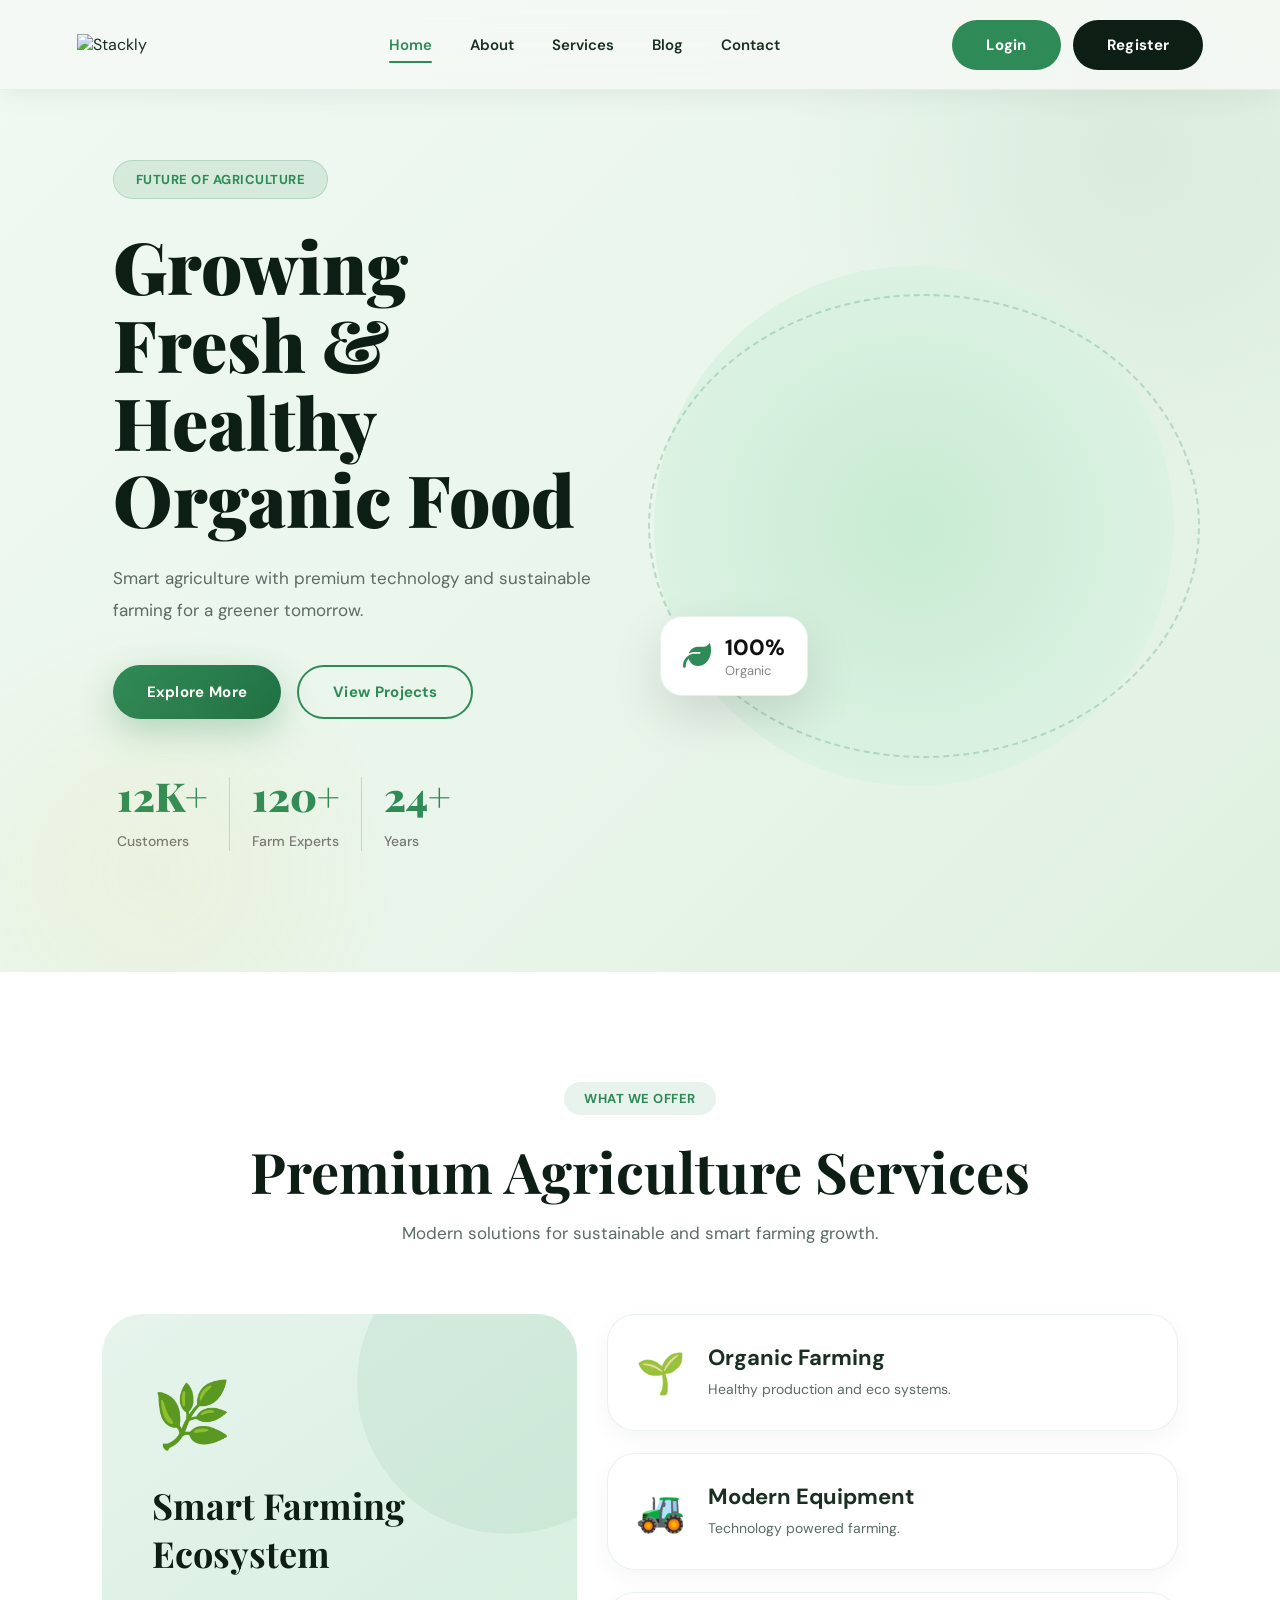
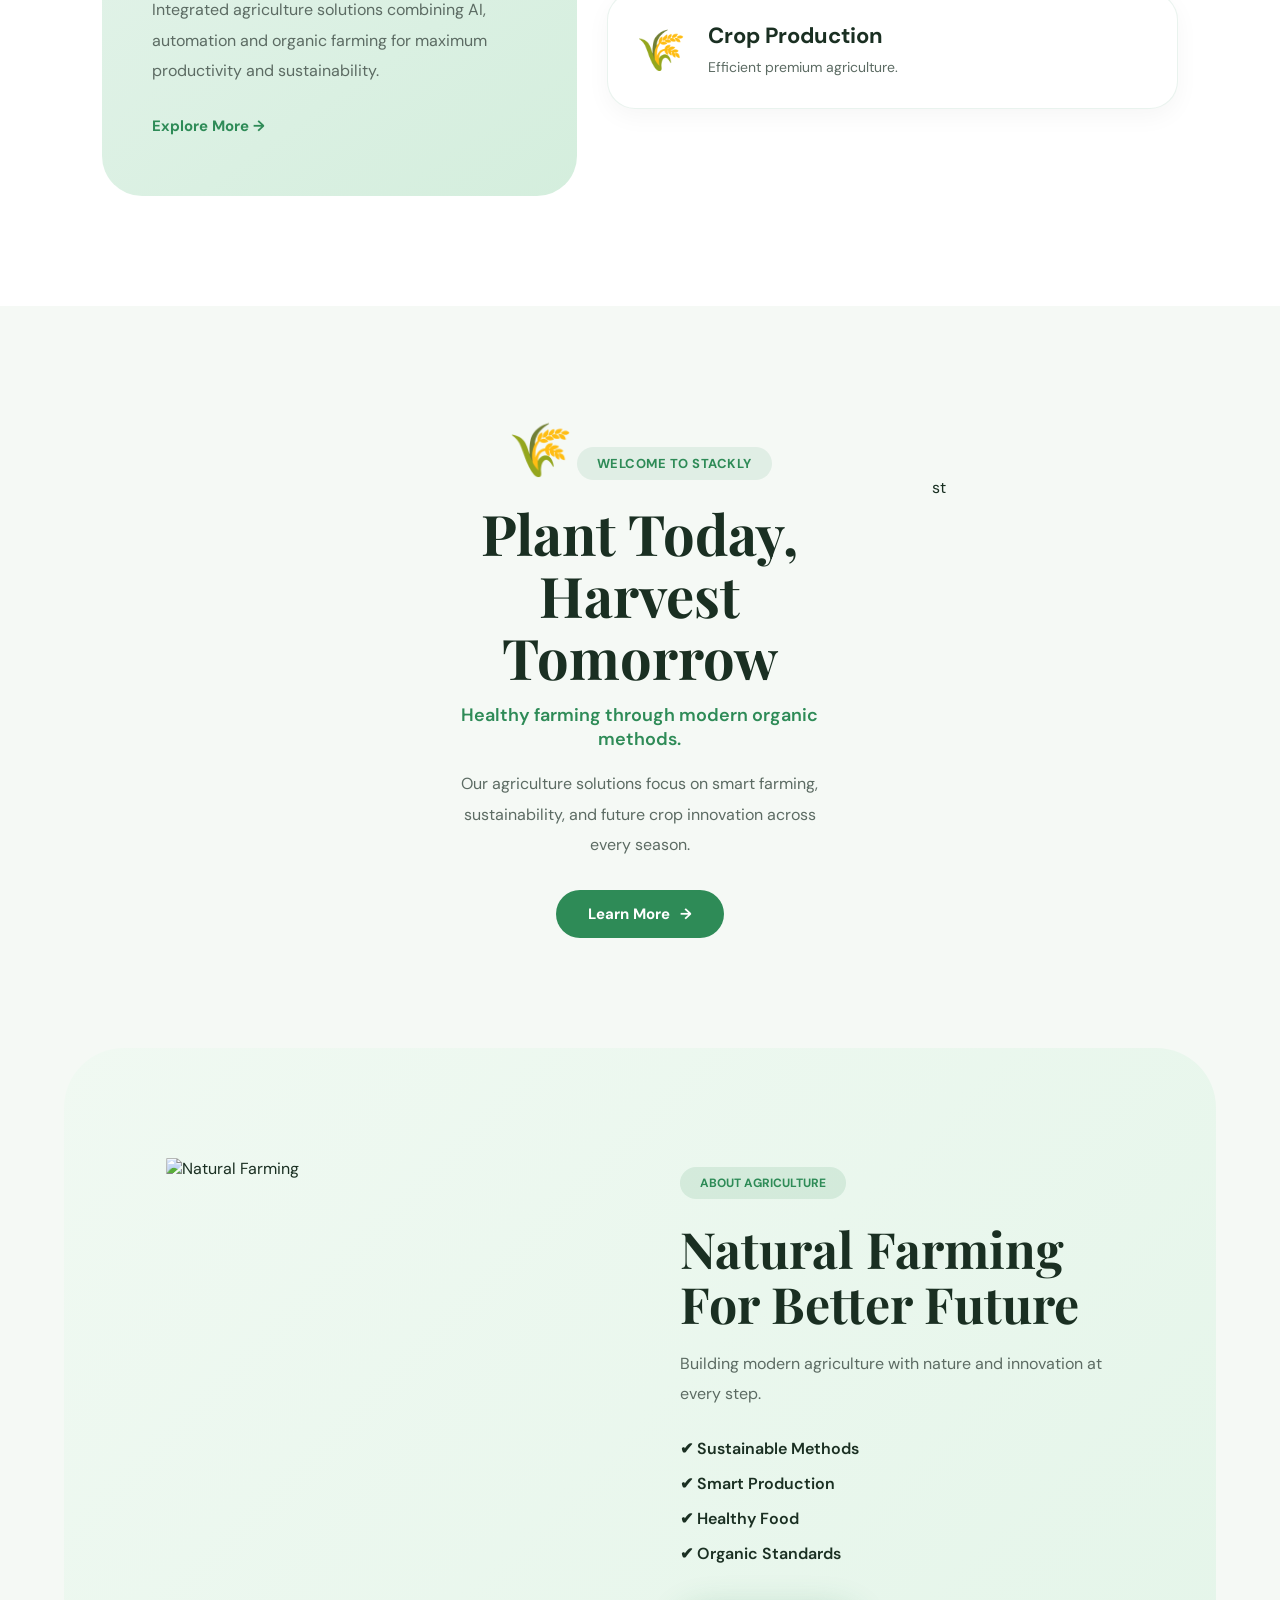
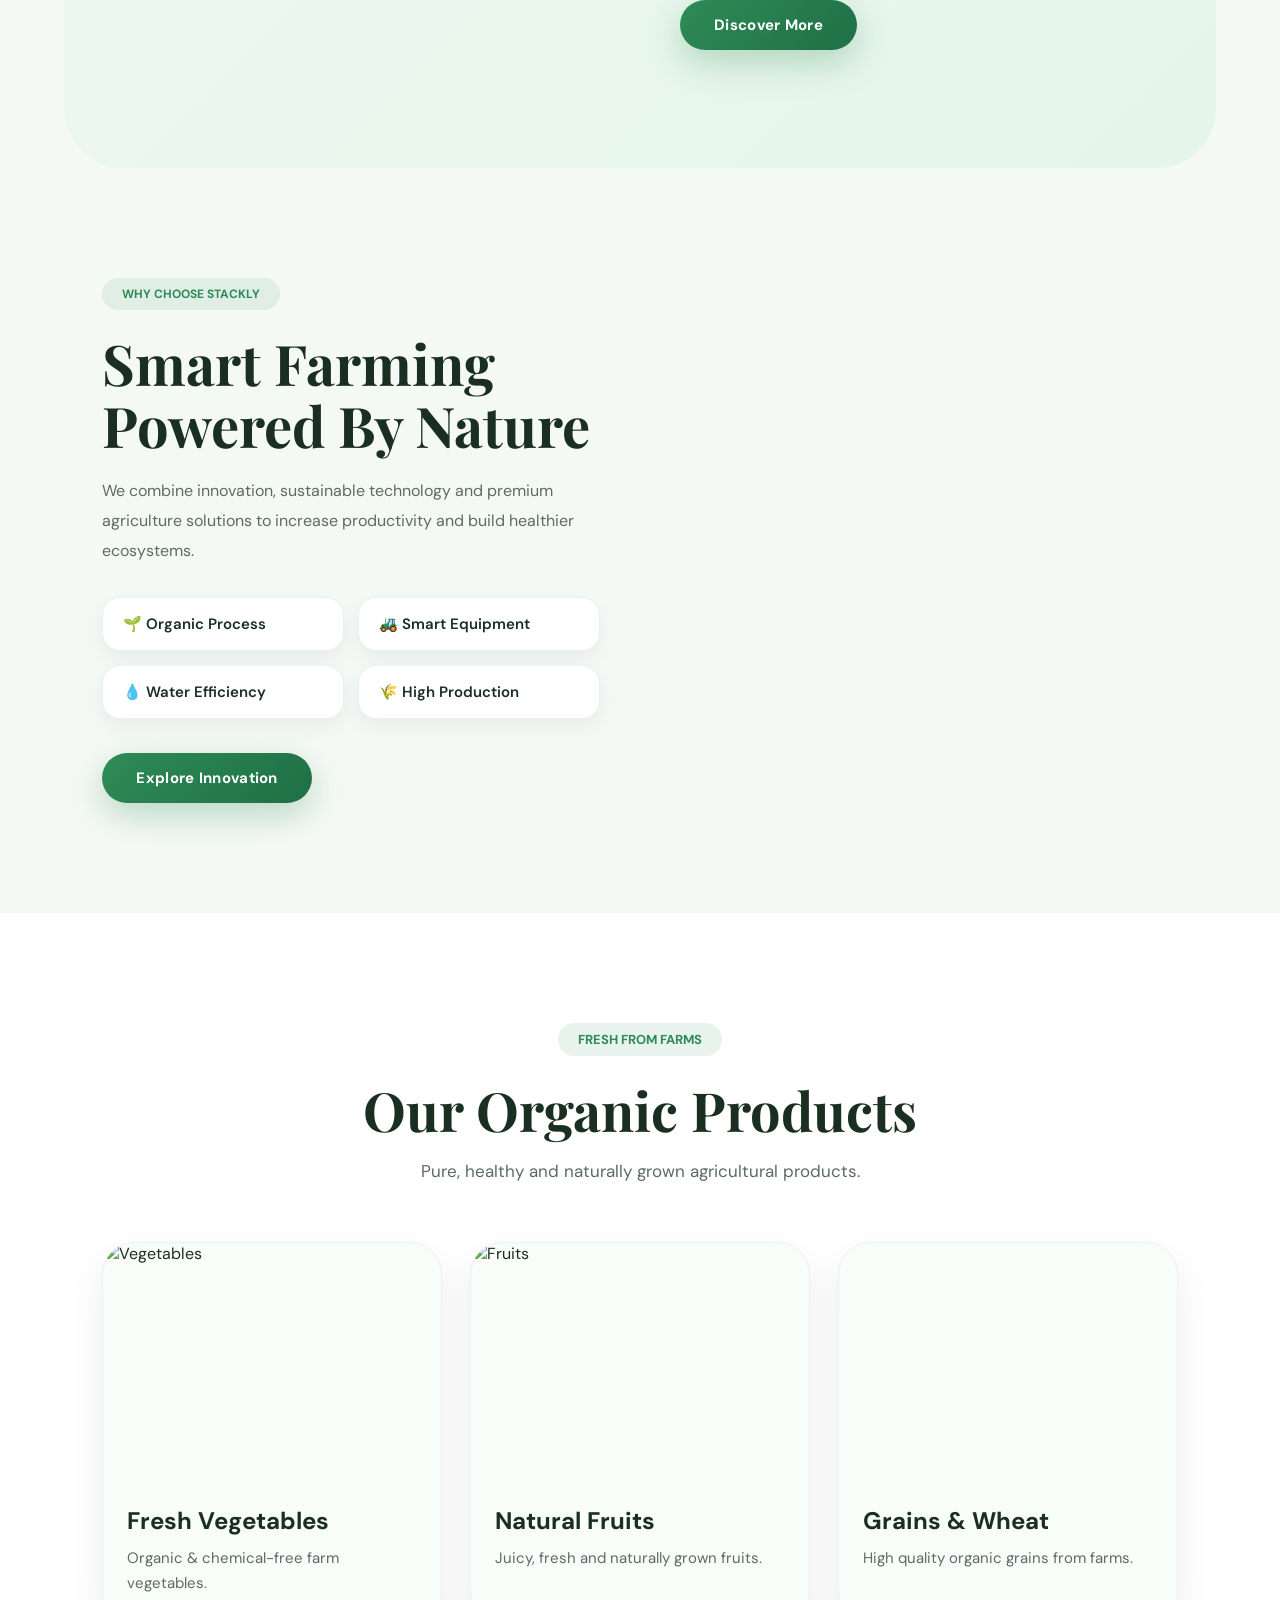
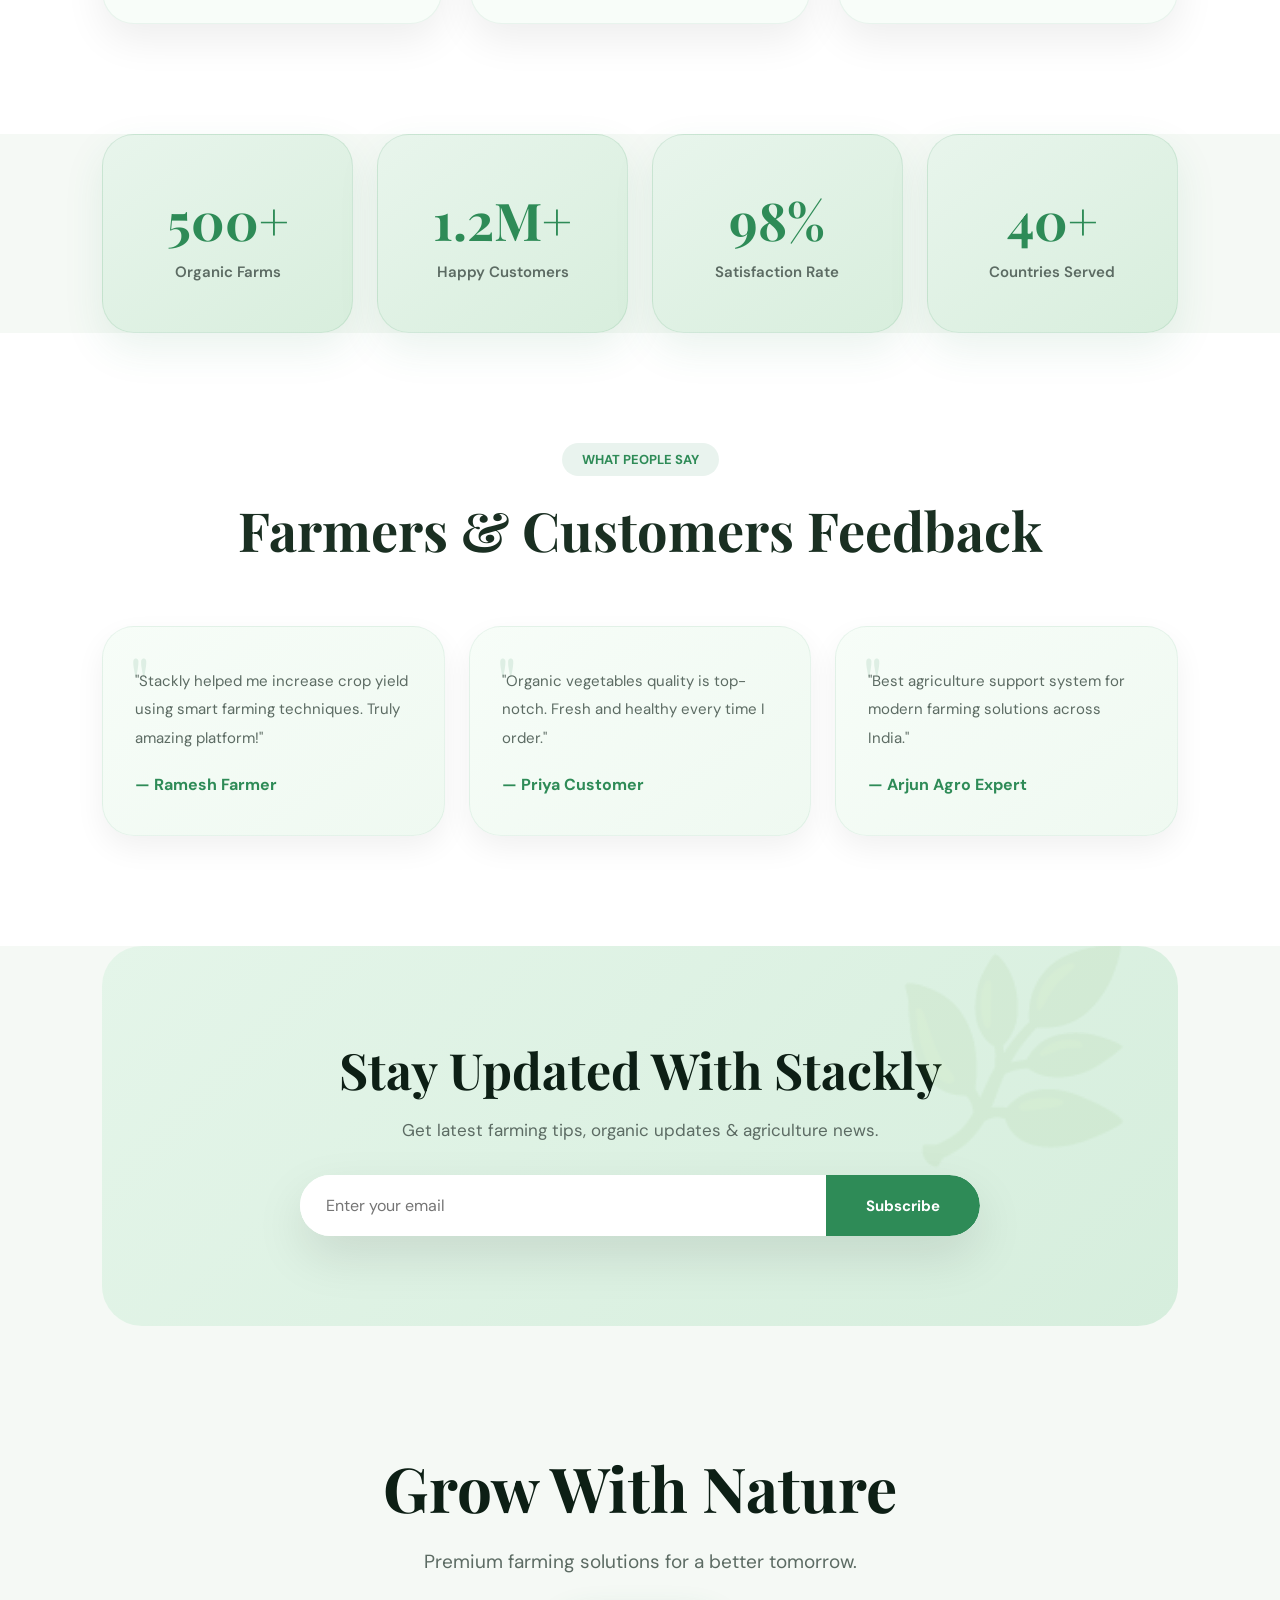
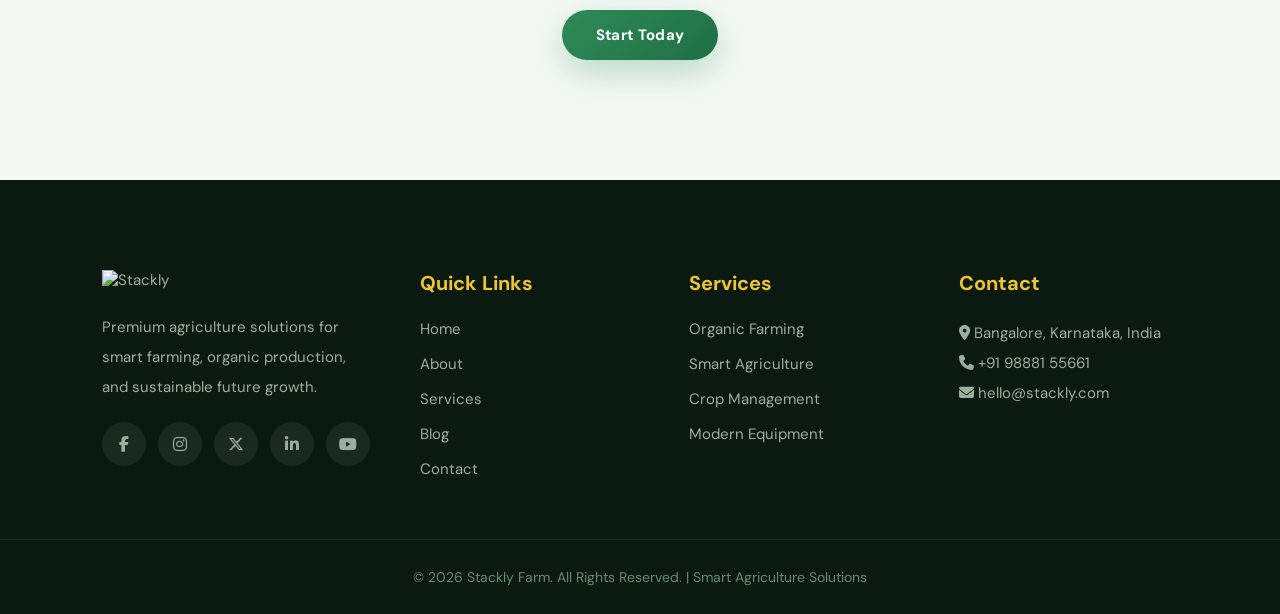
==== commit 8d0a3e19: "update" ====
--- a/index.html
+++ b/index.html
@@ -171,8 +171,8 @@
   </div>
   <div class="exp-right reveal-right">
     <div class="image-wrap">
-      <img src="https://images.unsplash.com/photo-1500937386664-56d1dfef3854?fm=webp&q=80&w=900" alt="Innovation">
-    </div>
+     <a href="index.html"> <img src="https://snabsolutions.in/wp-content/uploads/2026/02/stackly-snab-solutions.png" alt="Stackly">
+      </div></a> 
   </div>
 </section>
  
@@ -254,8 +254,8 @@
   <div class="footer-container">
     <div class="footer-box reveal-up">
       <div class="footer-logo">
-        <img src="https://snabsolutions.in/wp-content/uploads/2026/02/stackly-snab-solutions.png" alt="Stackly">
-      </div>
+      <a href="index.html"> <img src="https://snabsolutions.in/wp-content/uploads/2026/02/stackly-snab-solutions.png" alt="Stackly">
+      </div></a> 
       <p>Premium agriculture solutions for smart farming, organic production, and sustainable future growth.</p>
       <div class="social">
         <a href="#"><i class="fa-brands fa-facebook-f"></i></a>
--- a/style.css
+++ b/style.css
@@ -719,4 +719,86 @@
   .cta h2 { font-size:38px; }
   .newsletter h2 { font-size:32px; }
   .nav-links { width:100%; }
+}
+
+/* CLOSE BUTTON FIX */
+
+.close-menu{
+position:absolute;
+
+top:24px;
+
+right:24px;
+
+width:48px;
+
+height:48px;
+
+display:none;
+
+align-items:center;
+
+justify-content:center;
+
+background:#ffffff;
+
+border-radius:14px;
+
+box-shadow:0 10px 30px rgba(0,0,0,.12);
+
+color:#1f6f45;
+
+font-size:24px;
+
+cursor:pointer;
+
+z-index:99999;
+
+opacity:0;
+
+visibility:hidden;
+
+transition:.3s;
+}
+
+/* SHOW ONLY WHEN MENU OPEN */
+
+.nav-links.active .close-menu{
+
+display:flex;
+
+opacity:1;
+
+visibility:visible;
+
+}
+
+/* MOBILE */
+
+@media(max-width:768px){
+
+.nav-links{
+
+position:fixed;
+
+top:0;
+
+right:-100%;
+
+width:350px;
+
+height:100vh;
+
+background:white;
+
+z-index:99998;
+
+}
+
+.nav-links.active{
+
+right:0;
+
+}
+
 }
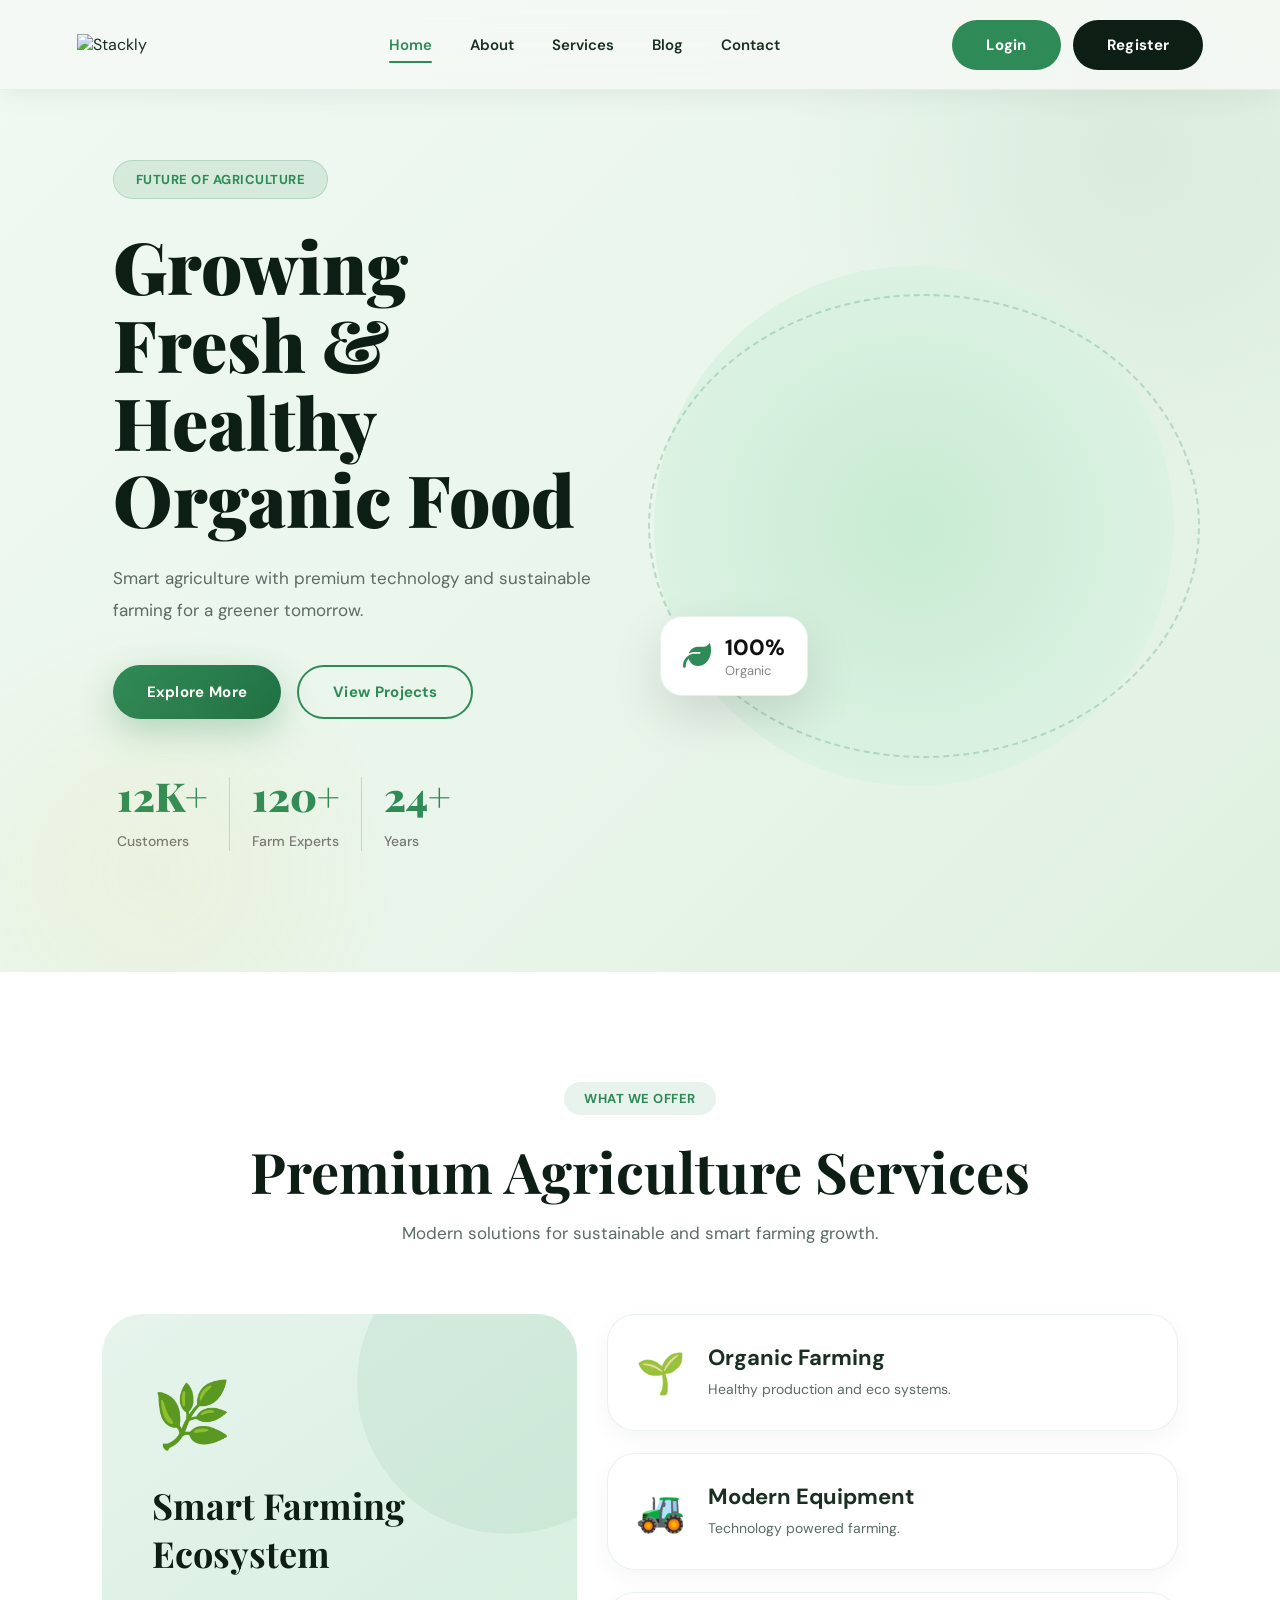
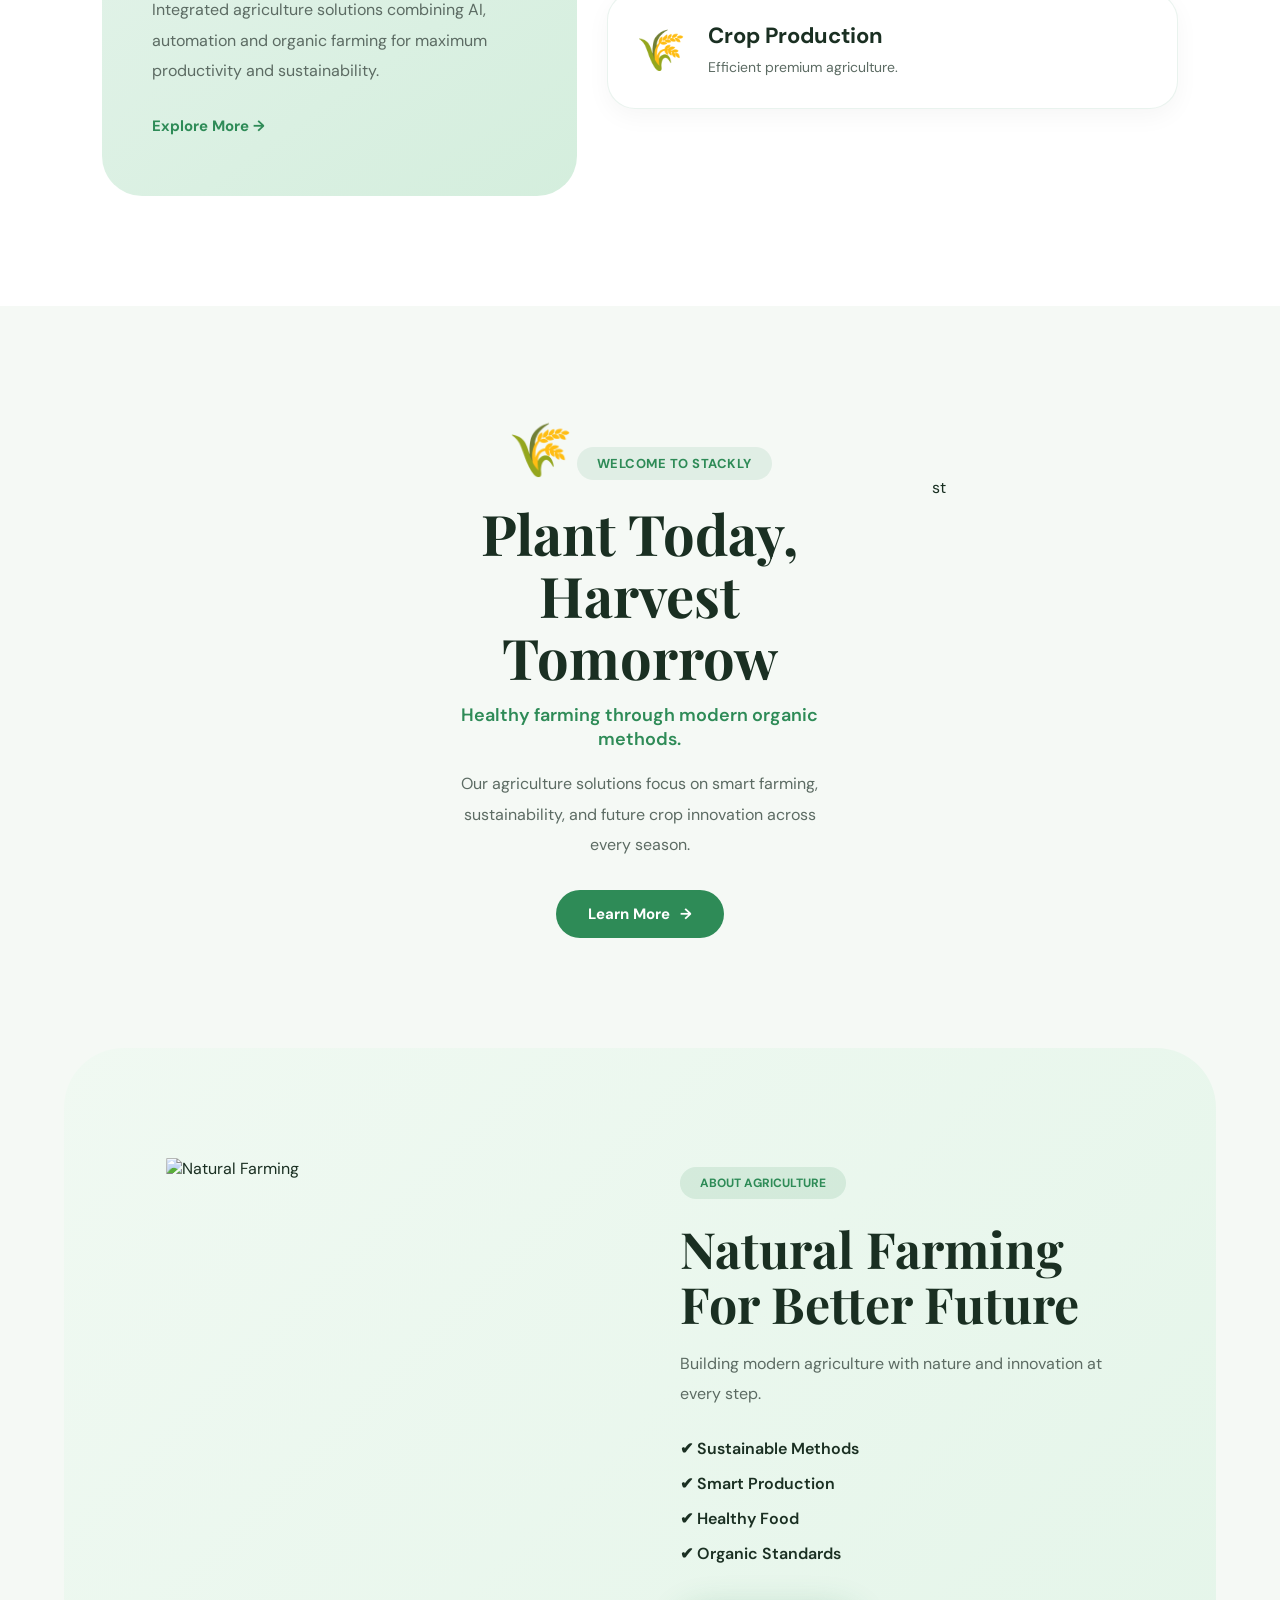
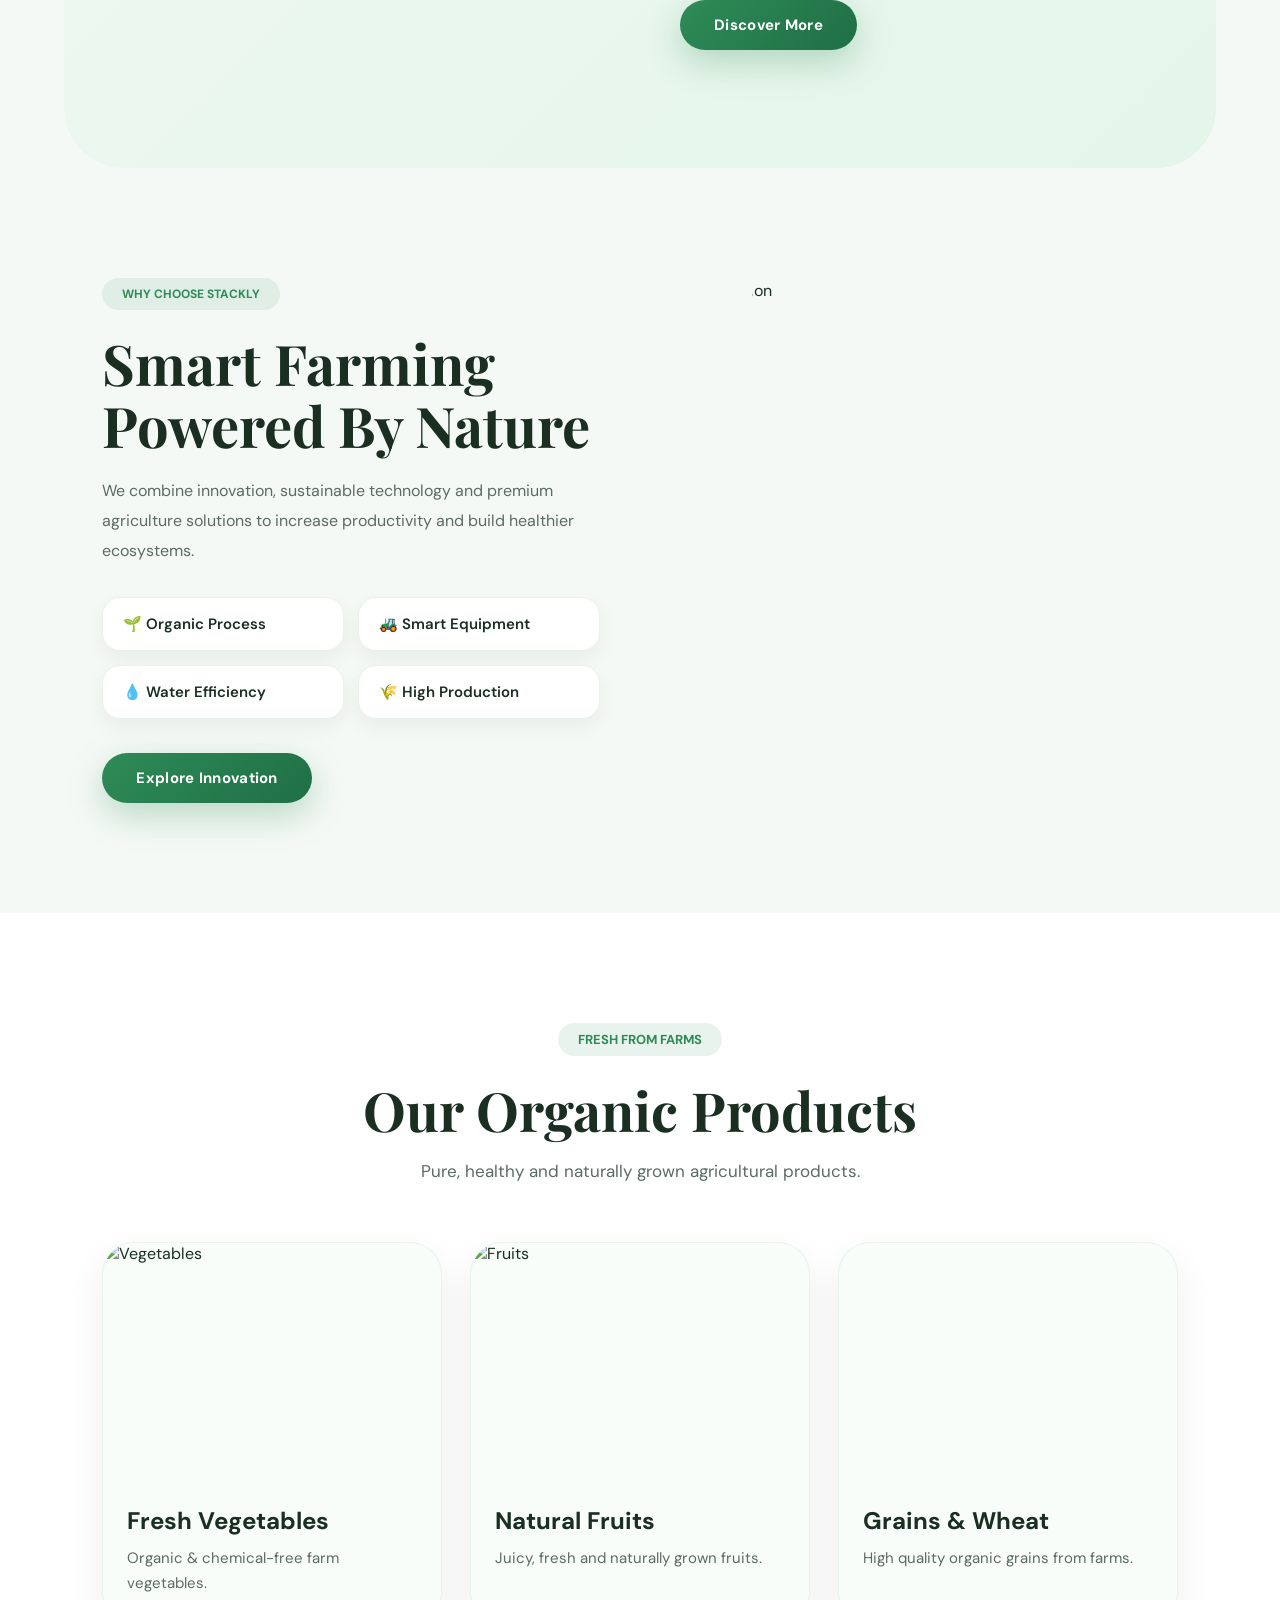
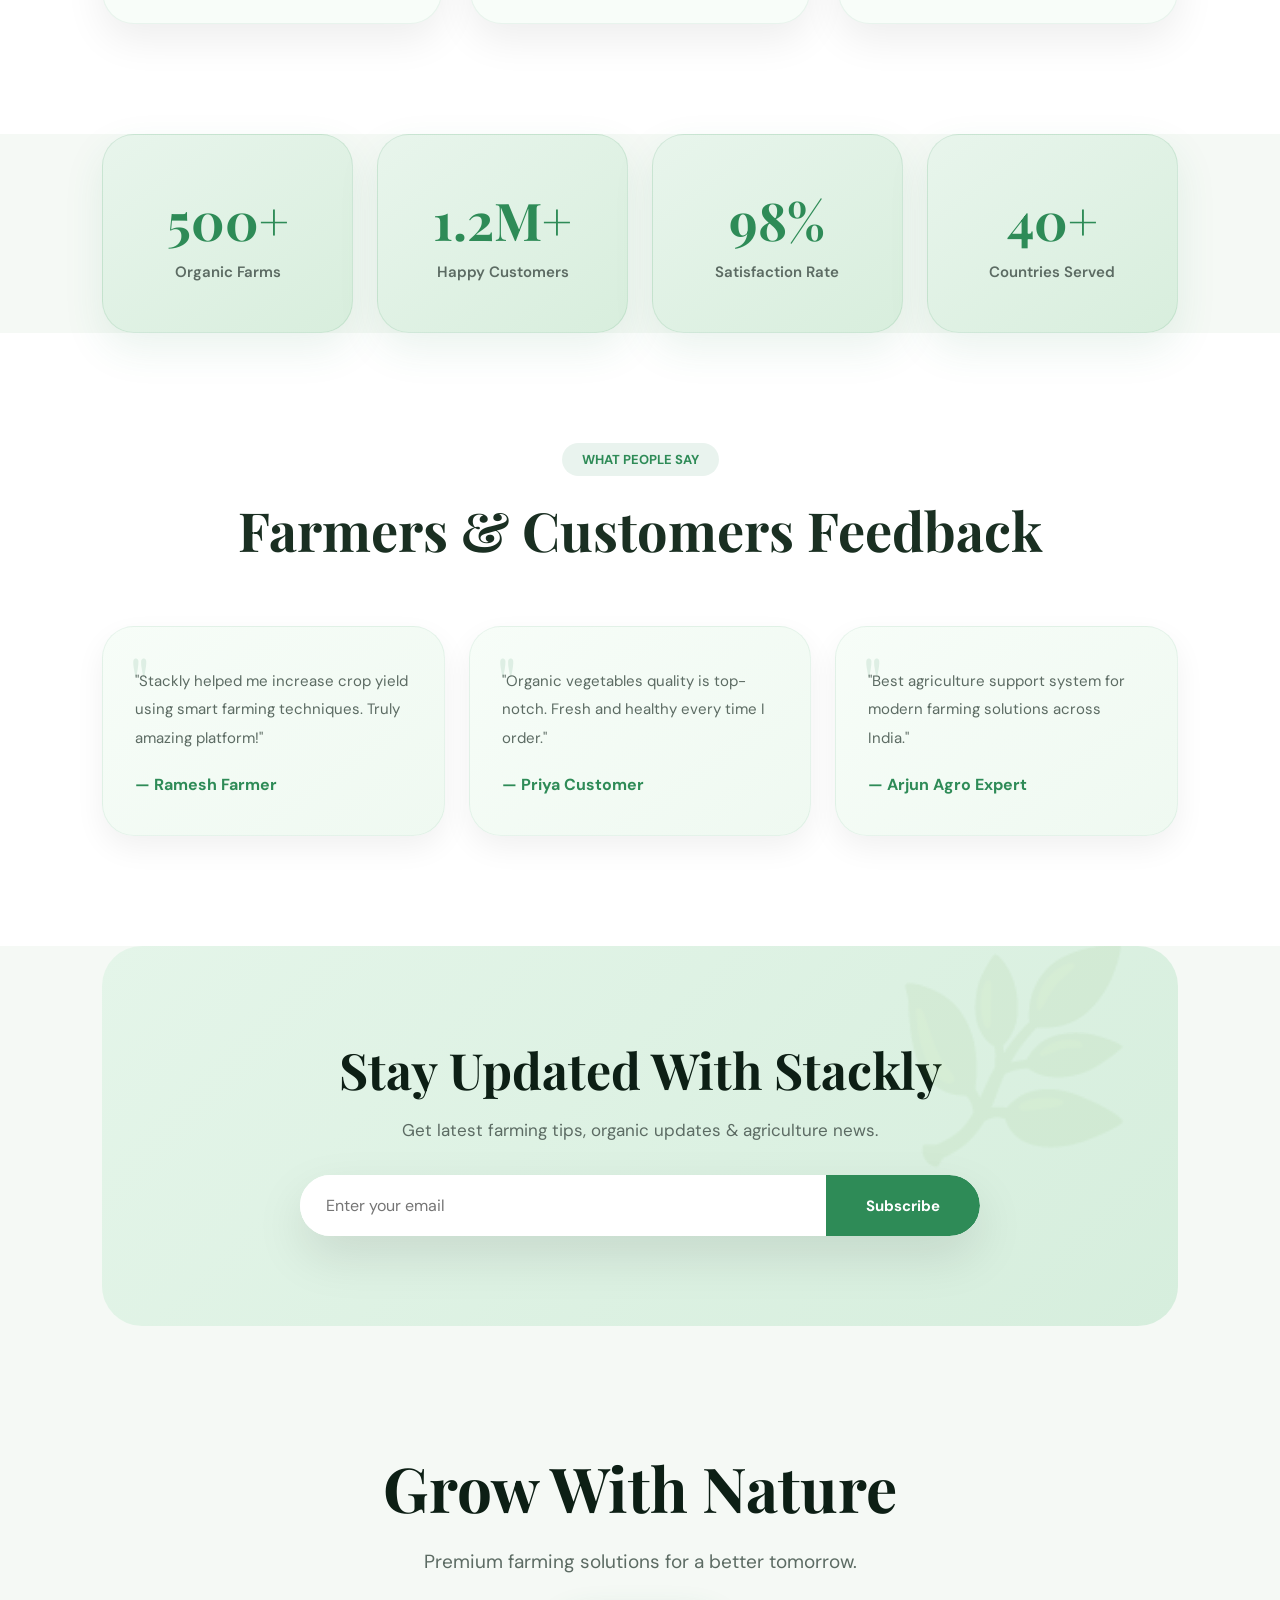
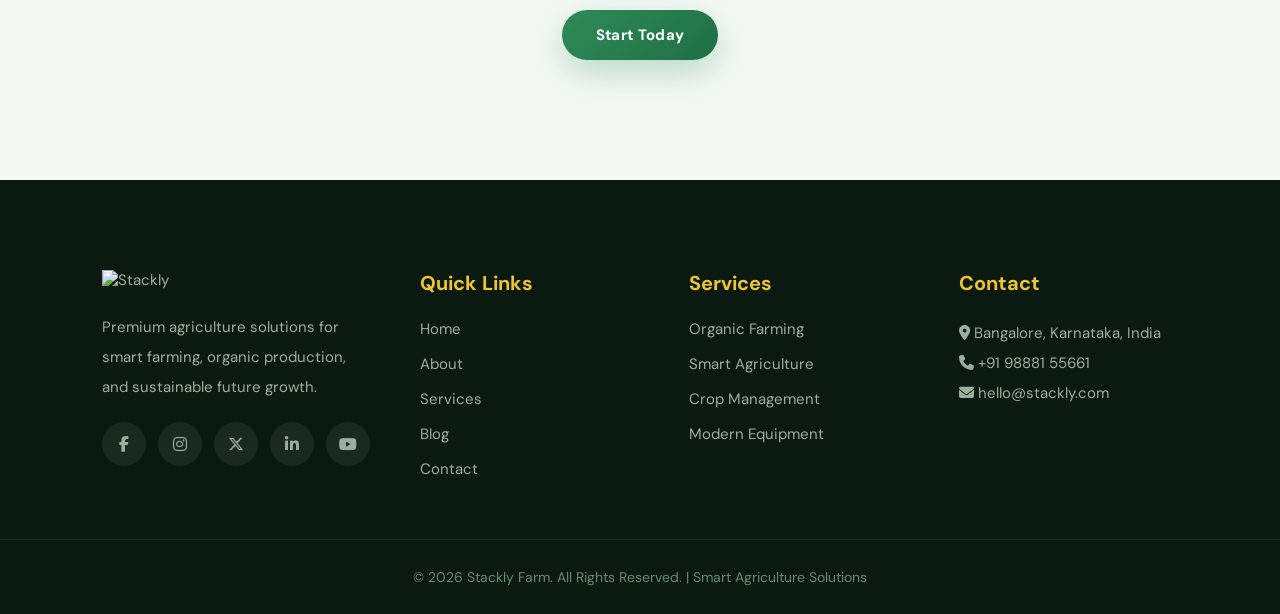
==== commit 1da436eb: "update" ====
--- a/index.html
+++ b/index.html
@@ -171,8 +171,8 @@
   </div>
   <div class="exp-right reveal-right">
     <div class="image-wrap">
-     <a href="index.html"> <img src="https://snabsolutions.in/wp-content/uploads/2026/02/stackly-snab-solutions.png" alt="Stackly">
-      </div></a> 
+      <img src="https://images.unsplash.com/photo-1500937386664-56d1dfef3854?fm=webp&q=80&w=900" alt="Innovation">
+    </div>
   </div>
 </section>
  
--- a/style.css
+++ b/style.css
@@ -785,7 +785,7 @@
 
 right:-100%;
 
-width:350px;
+width:380px;
 
 height:100vh;
 
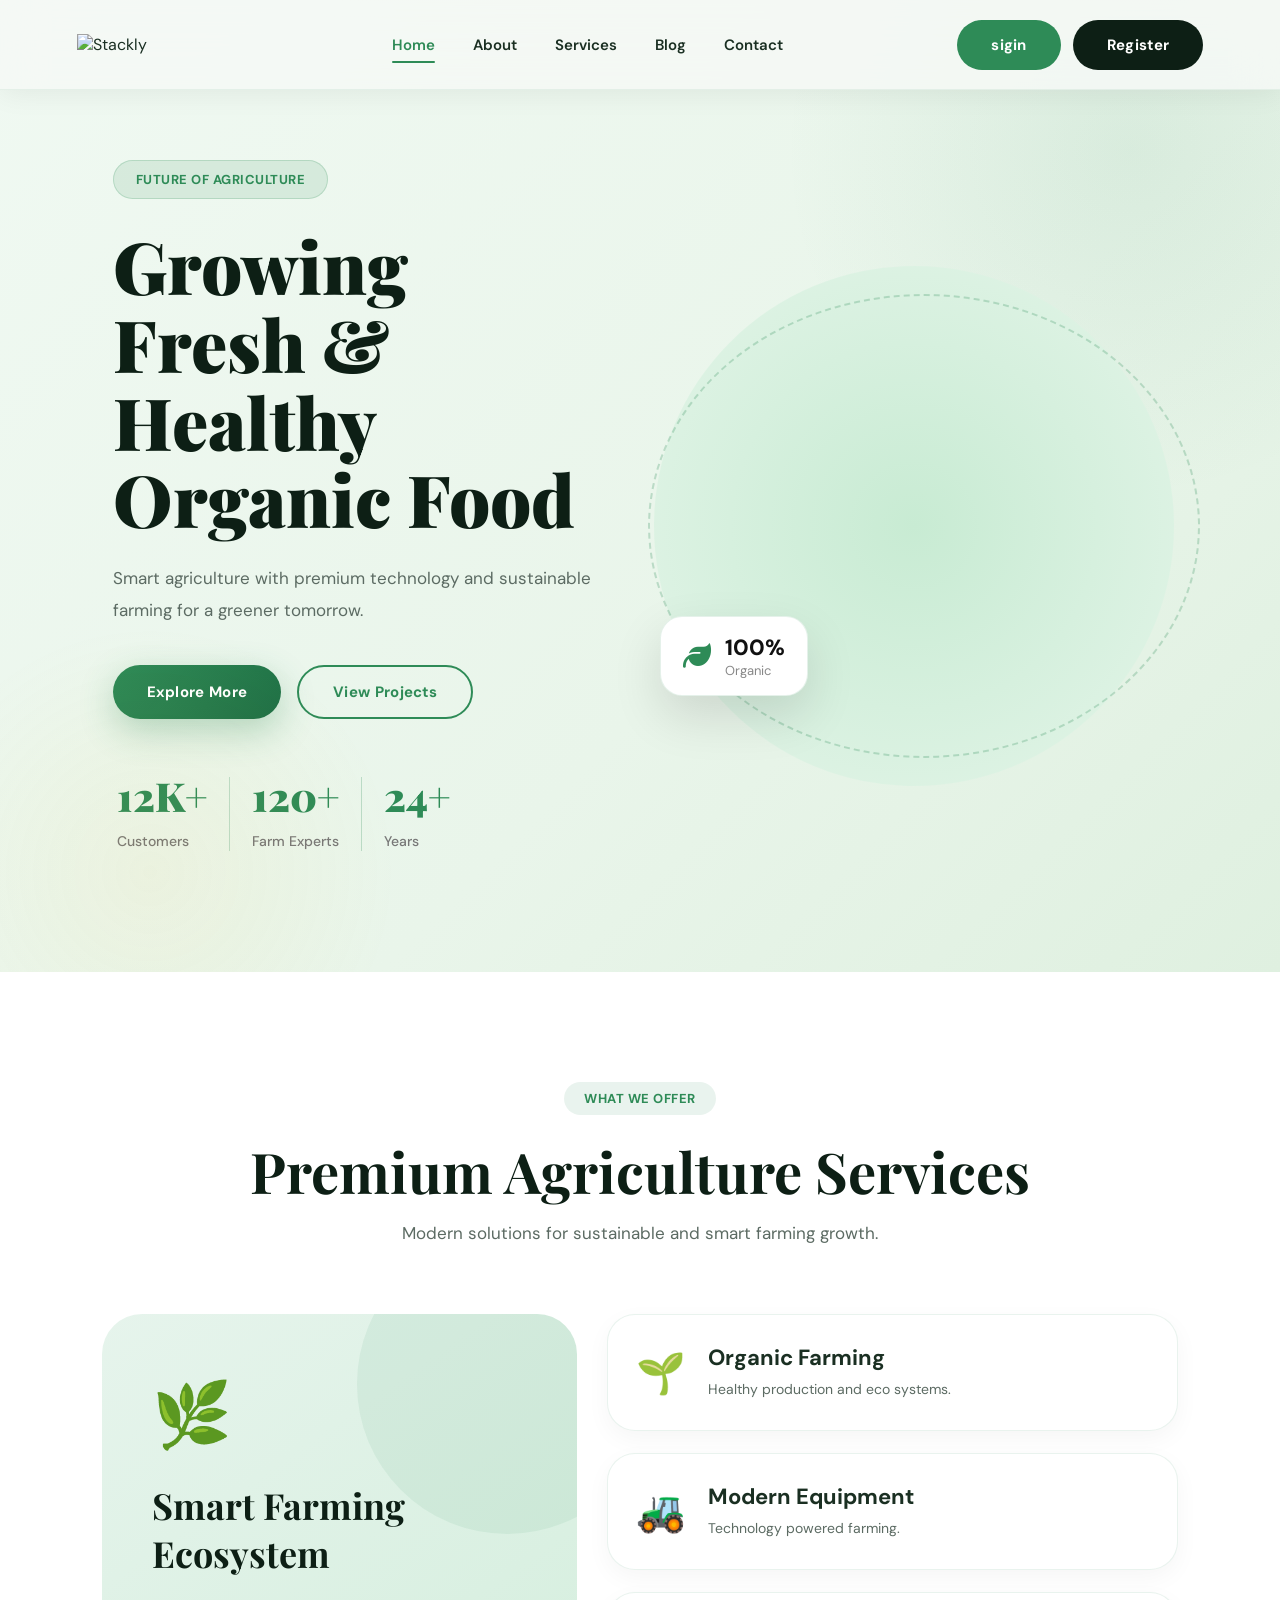
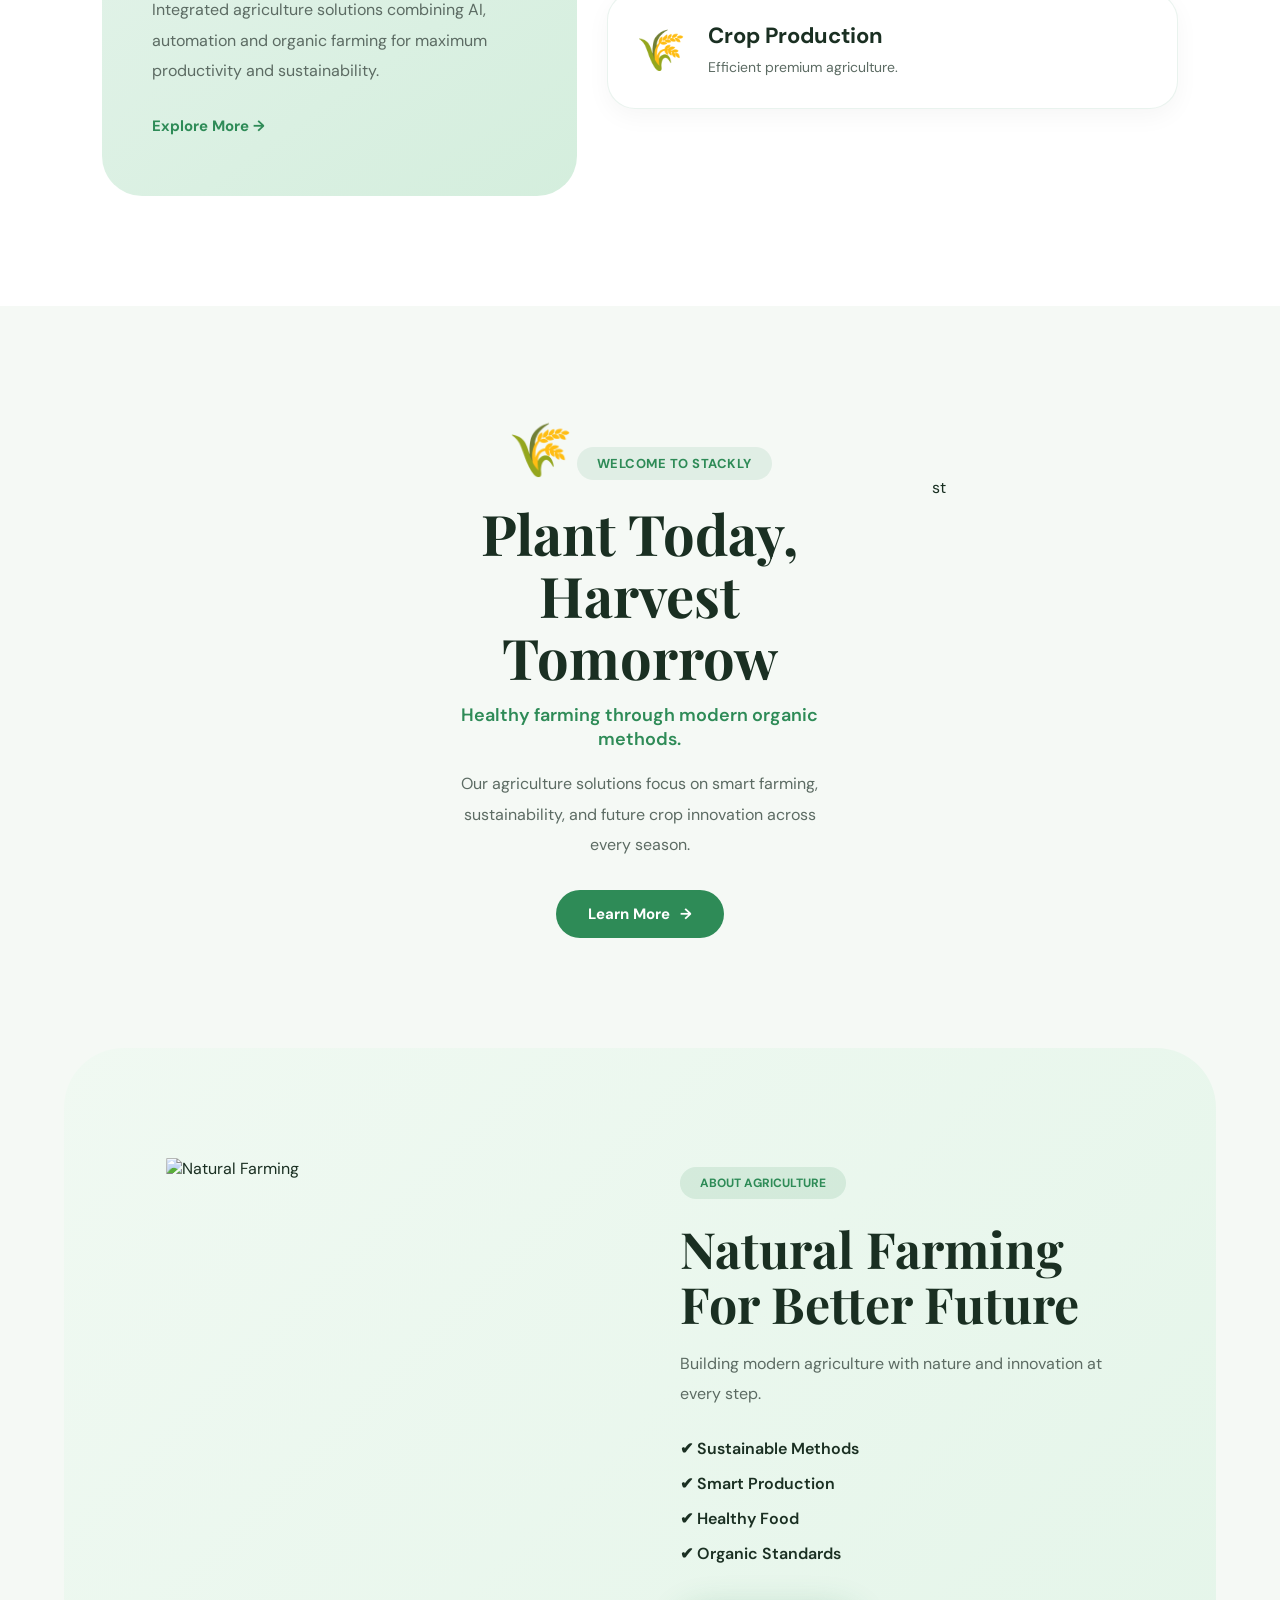
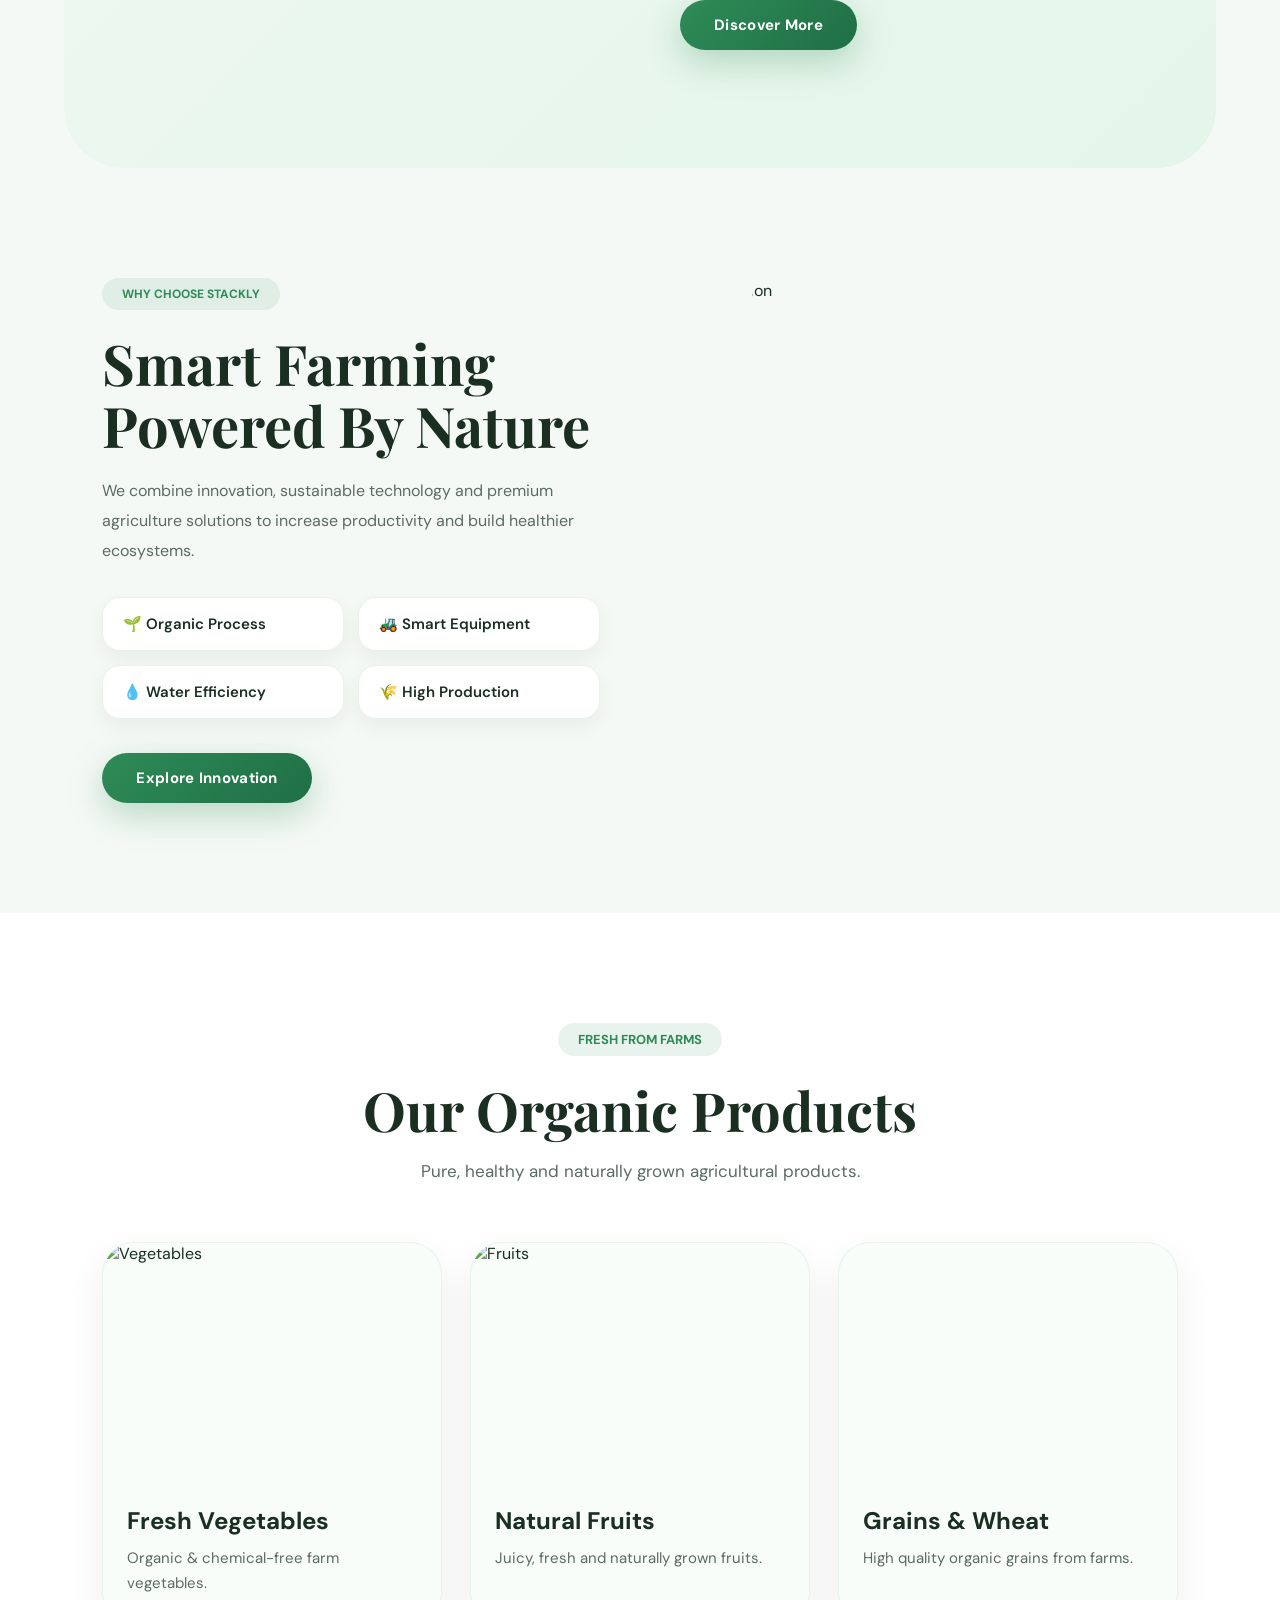
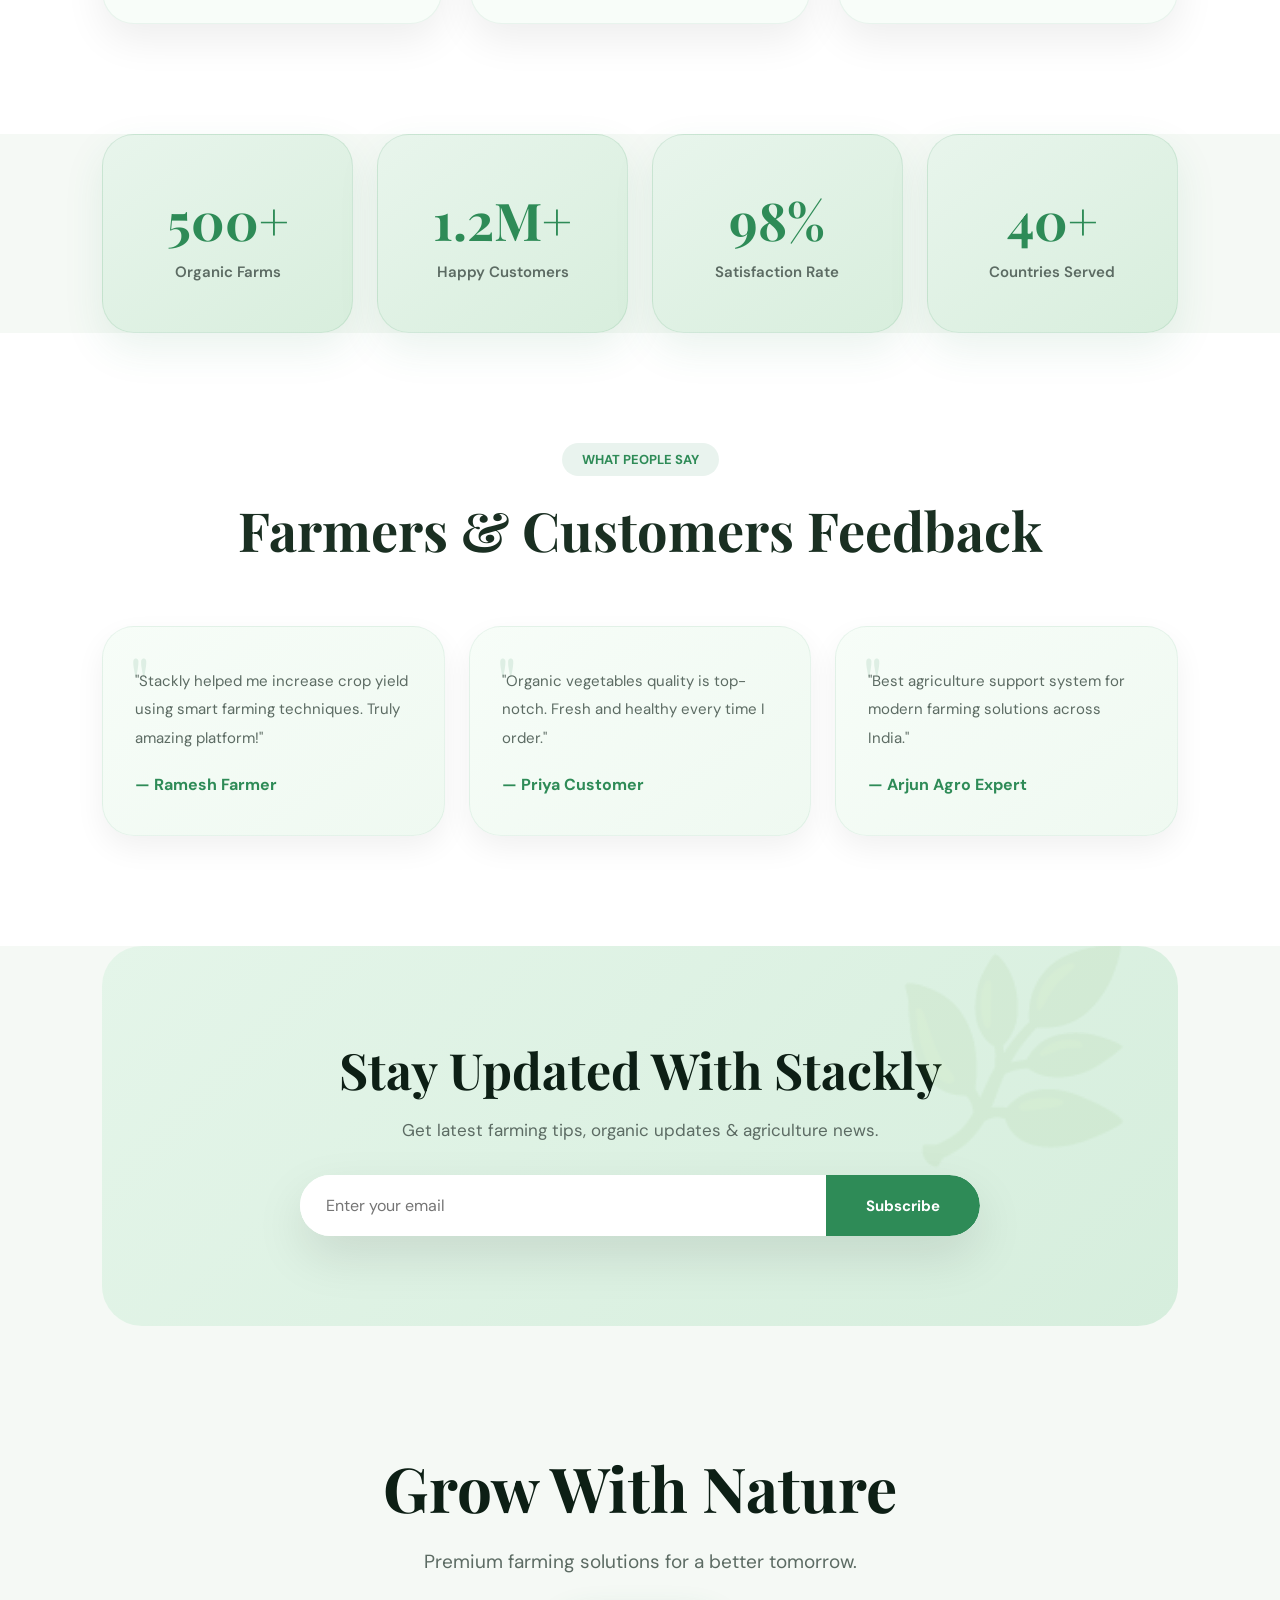
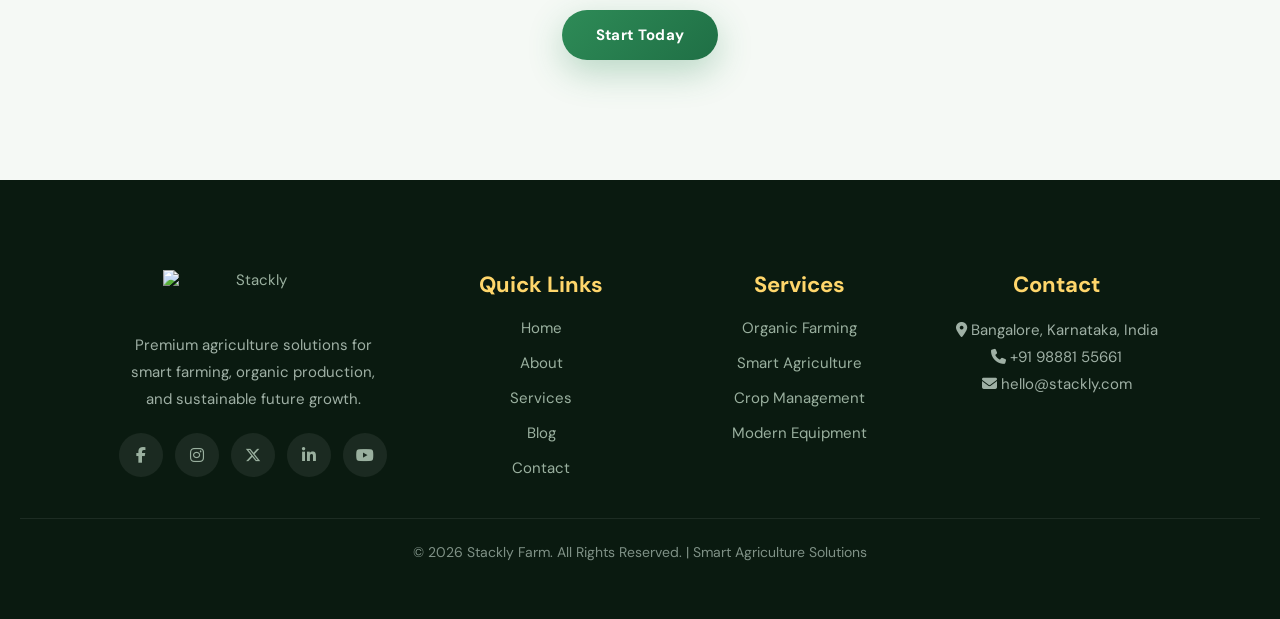
==== commit ce9e1e76: "update" ====
--- a/index.html
+++ b/index.html
@@ -39,7 +39,7 @@
     </ul>
  
     <div class="auth-buttons">
-      <a href="login.html" class="btn">Login</a>
+      <a href="login.html" class="btn">sigin</a>
       <a href="register.html" class="btn register">Register</a>
     </div>
   </nav>
--- a/style.css
+++ b/style.css
@@ -1,3 +1,4 @@
+
 /* ============================================
    FARMLY PREMIUM — STYLE.CSS
    Enhanced: shapes, animations, hamburger
@@ -801,4 +802,217 @@
 
 }
 
+}
+
+
+
+/* ==========================
+FOOTER CENTER ALIGN
+========================== */
+
+footer{
+
+background:#07120c;
+
+color:white;
+
+padding:100px 20px 30px;
+
+text-align:center;
+
+}
+
+.footer-container{
+
+max-width:1400px;
+
+margin:auto;
+
+display:grid;
+
+grid-template-columns:
+repeat(4,1fr);
+
+gap:50px;
+
+align-items:start;
+
+justify-items:center;
+
+}
+
+/* LOGO */
+
+.footer-logo{
+
+display:flex;
+
+justify-content:center;
+
+margin-bottom:20px;
+
+}
+
+.footer-logo img{
+
+width:180px;
+
+height:auto;
+
+}
+
+/* CONTENT */
+
+.footer-container p{
+
+color:#9fb0a5;
+
+line-height:1.8;
+
+}
+
+.footer-container h3{
+
+font-size:22px;
+
+margin-bottom:18px;
+
+color:#ffd66b;
+
+}
+
+.footer-links{
+
+display:flex;
+
+flex-direction:column;
+
+gap:12px;
+
+align-items:center;
+
+}
+
+.footer-links li{
+
+list-style:none;
+
+}
+
+.footer-links a{
+
+color:#a7b7ac;
+
+transition:.3s;
+
+}
+
+.footer-links a:hover{
+
+color:#4de28b;
+
+}
+
+/* SOCIAL */
+
+.social-icons{
+
+display:flex;
+
+justify-content:center;
+
+align-items:center;
+
+gap:16px;
+
+margin-top:50px;
+
+}
+
+.social-icons a{
+
+width:48px;
+
+height:48px;
+
+border-radius:50%;
+
+display:flex;
+
+align-items:center;
+
+justify-content:center;
+
+background:
+
+rgba(255,255,255,.08);
+
+color:white;
+
+font-size:18px;
+
+transition:.35s;
+
+}
+
+.social-icons a:hover{
+
+background:#4de28b;
+
+transform:
+translateY(-6px);
+
+}
+
+/* BOTTOM */
+
+.footer-bottom{
+
+margin-top:40px;
+
+padding-top:24px;
+
+border-top:
+
+1px solid
+rgba(255,255,255,.08);
+
+text-align:center;
+
+color:#7f9186;
+
+}
+
+/* MOBILE */
+
+@media(max-width:768px){
+
+.footer-container{
+
+grid-template-columns:1fr;
+
+gap:40px;
+
+text-align:center;
+
+}
+
+.footer-logo{
+
+justify-content:center;
+
+}
+
+.footer-links{
+
+align-items:center;
+
+}
+
+.social-icons{
+
+flex-wrap:wrap;
+
+}
+
 }
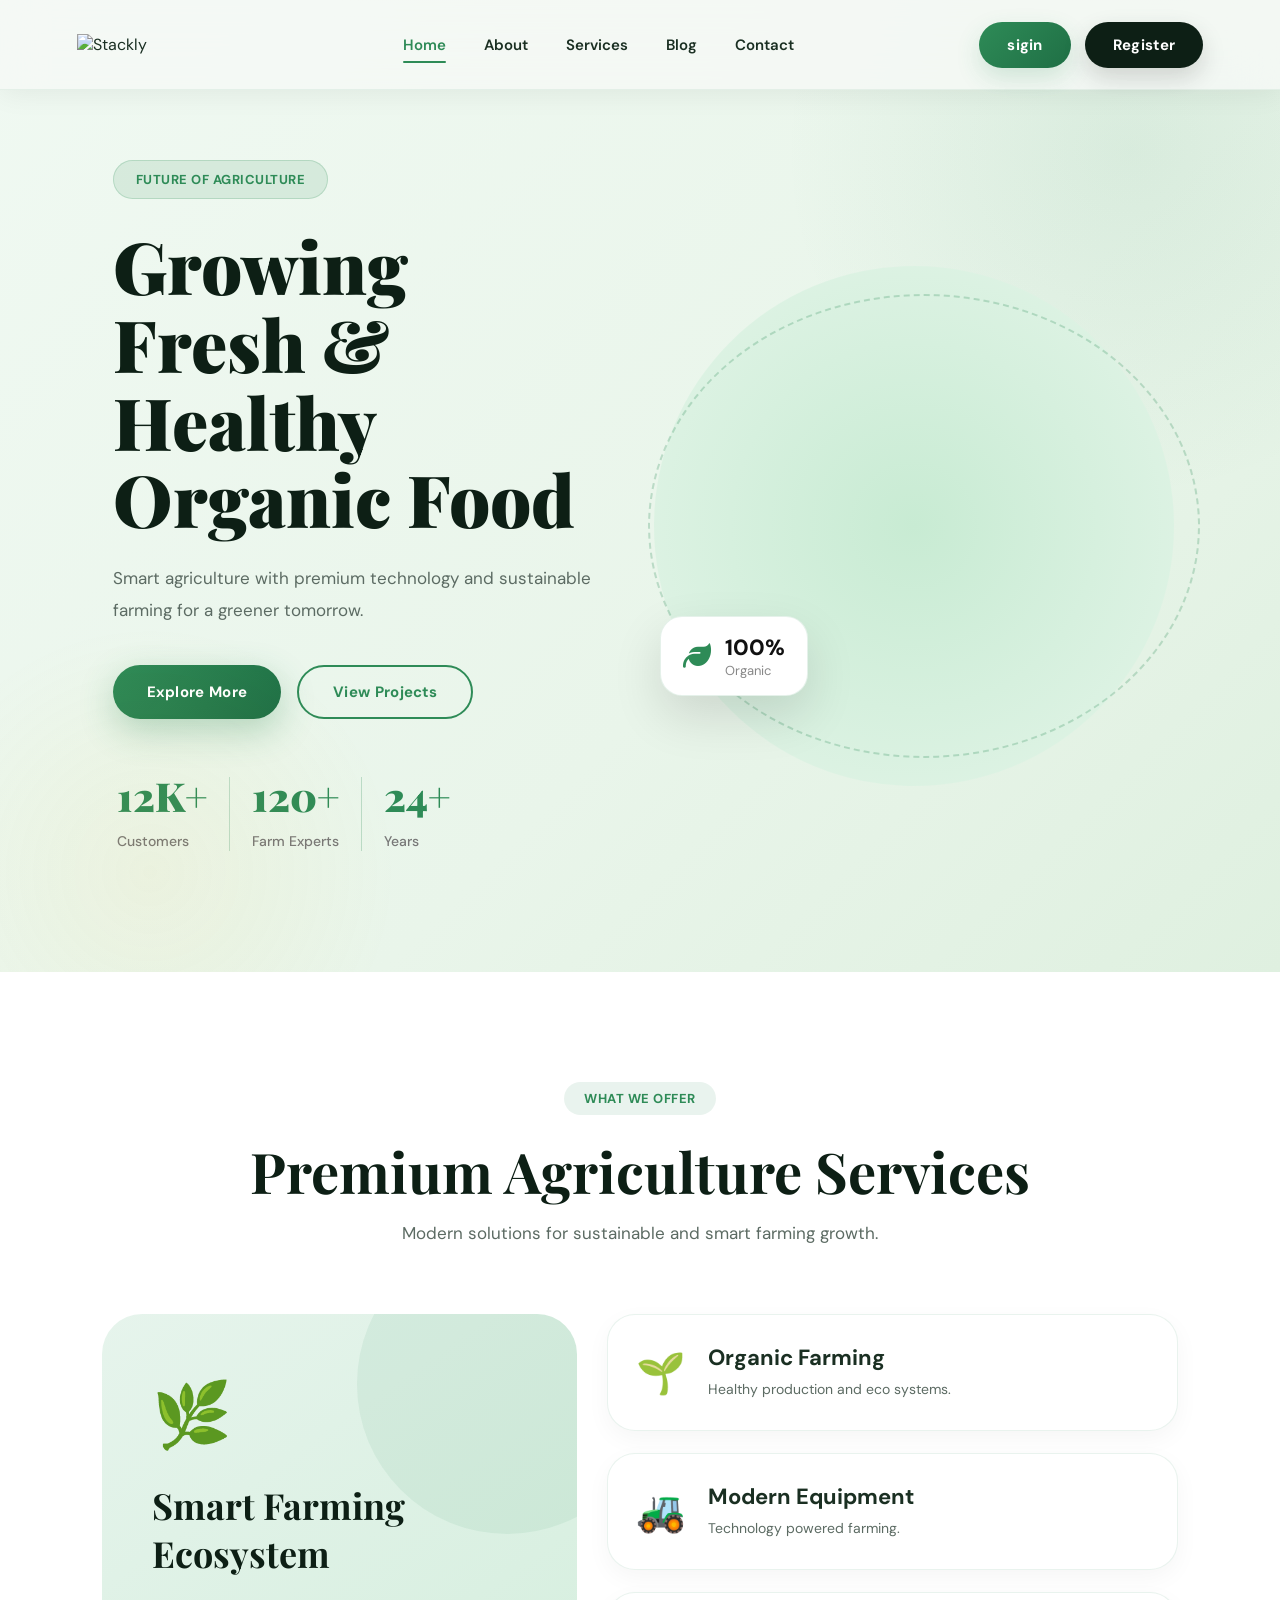
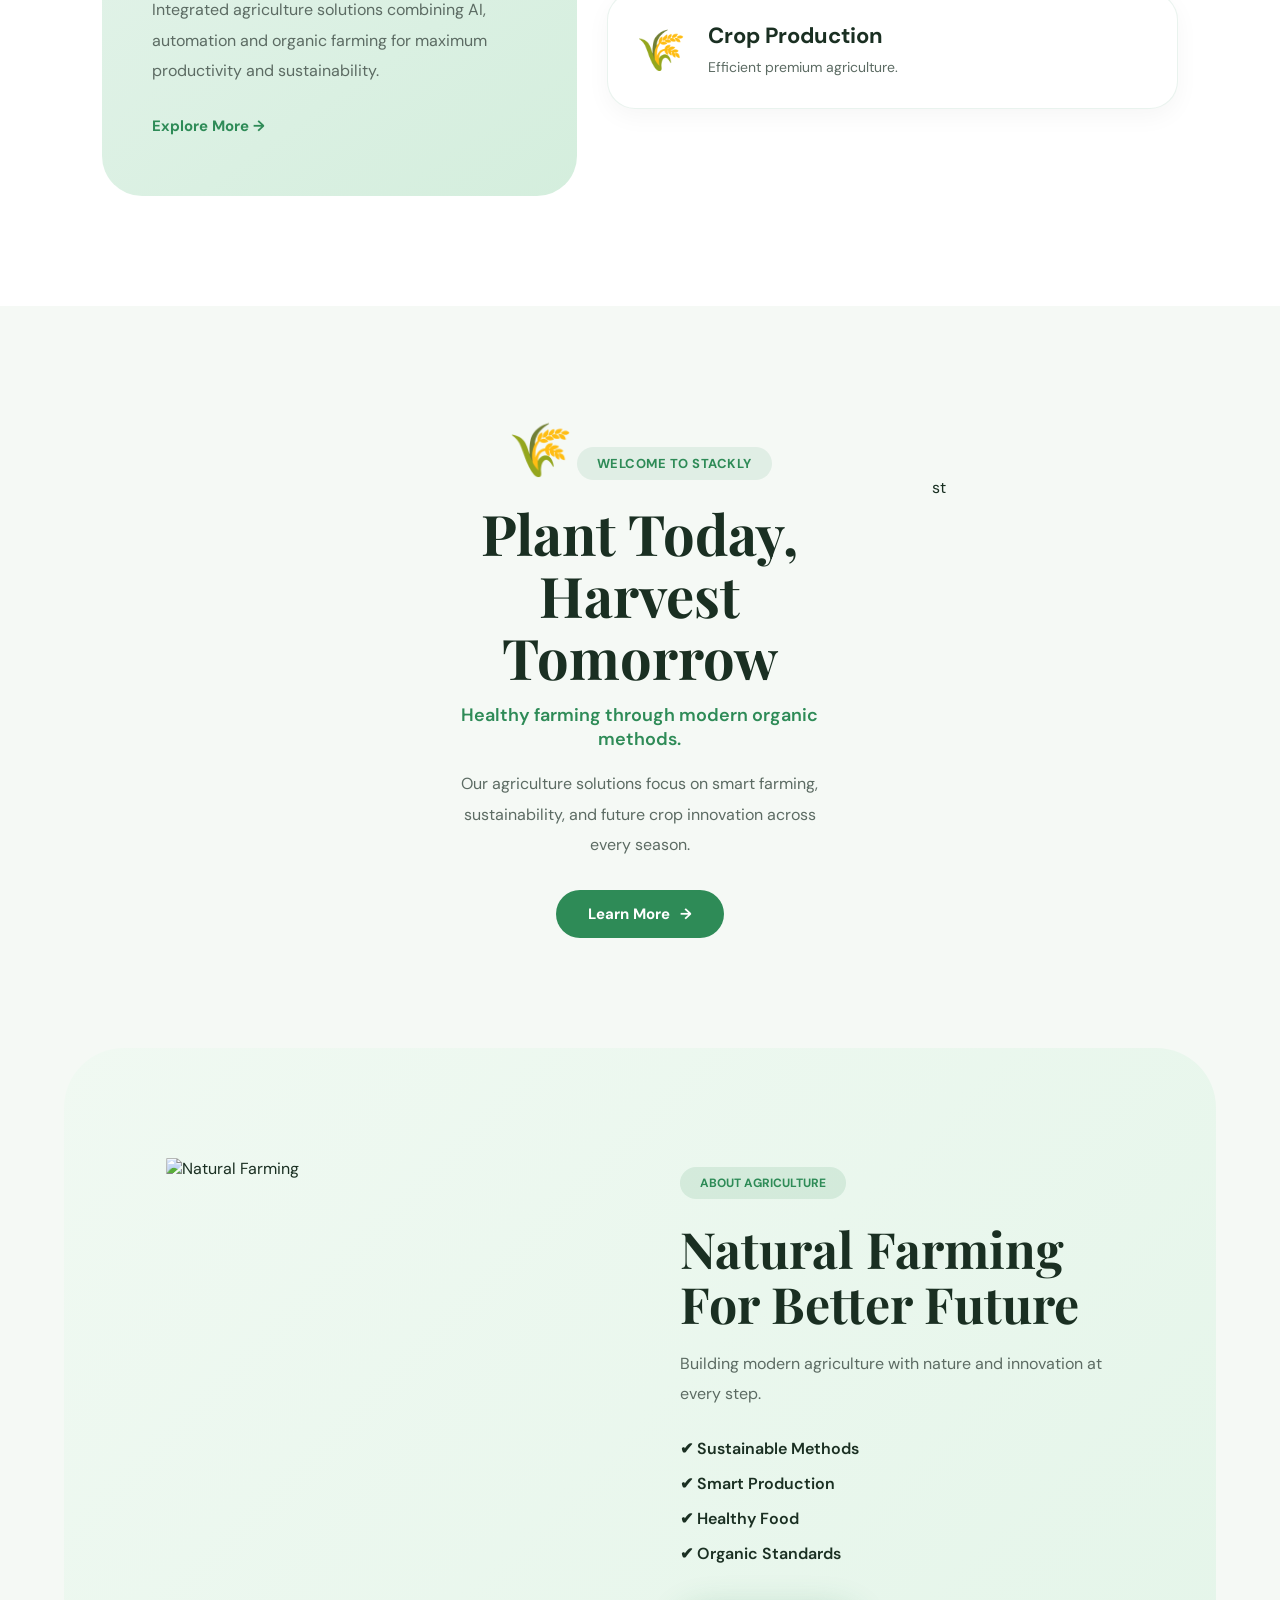
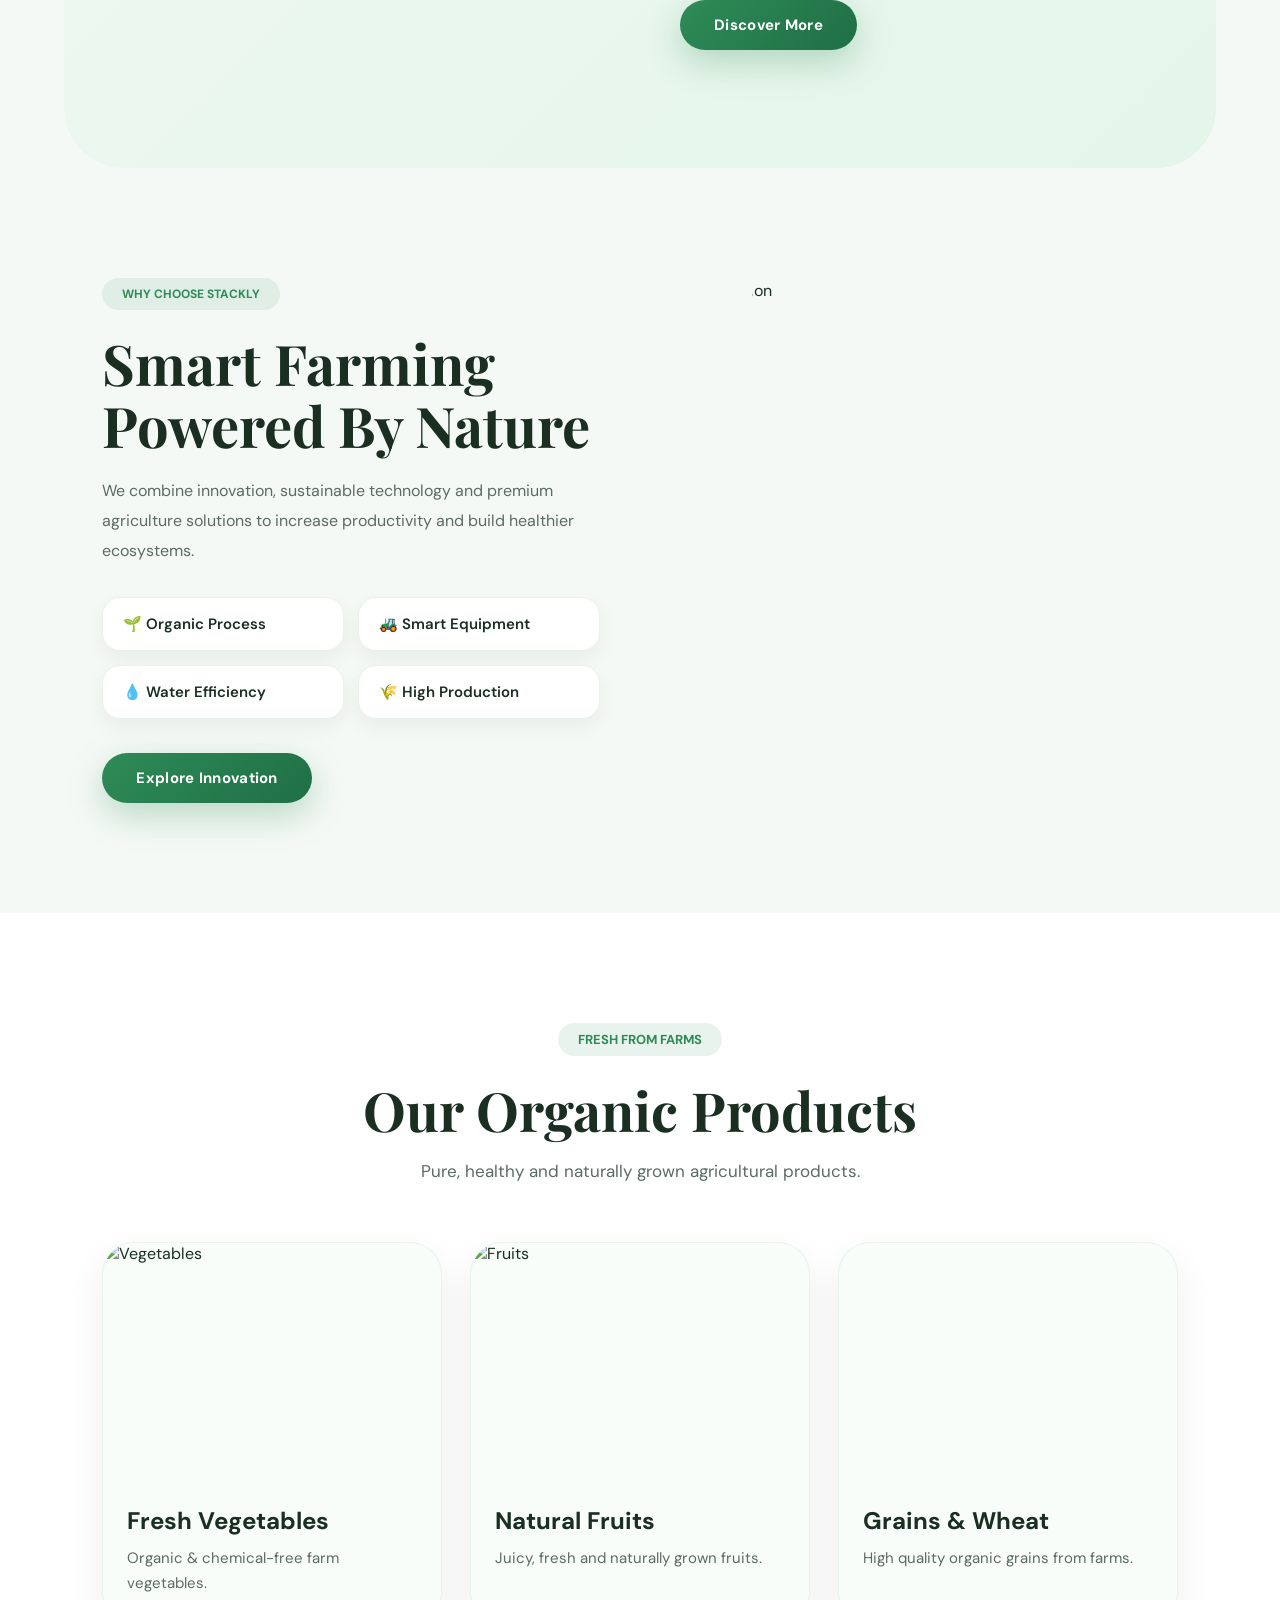
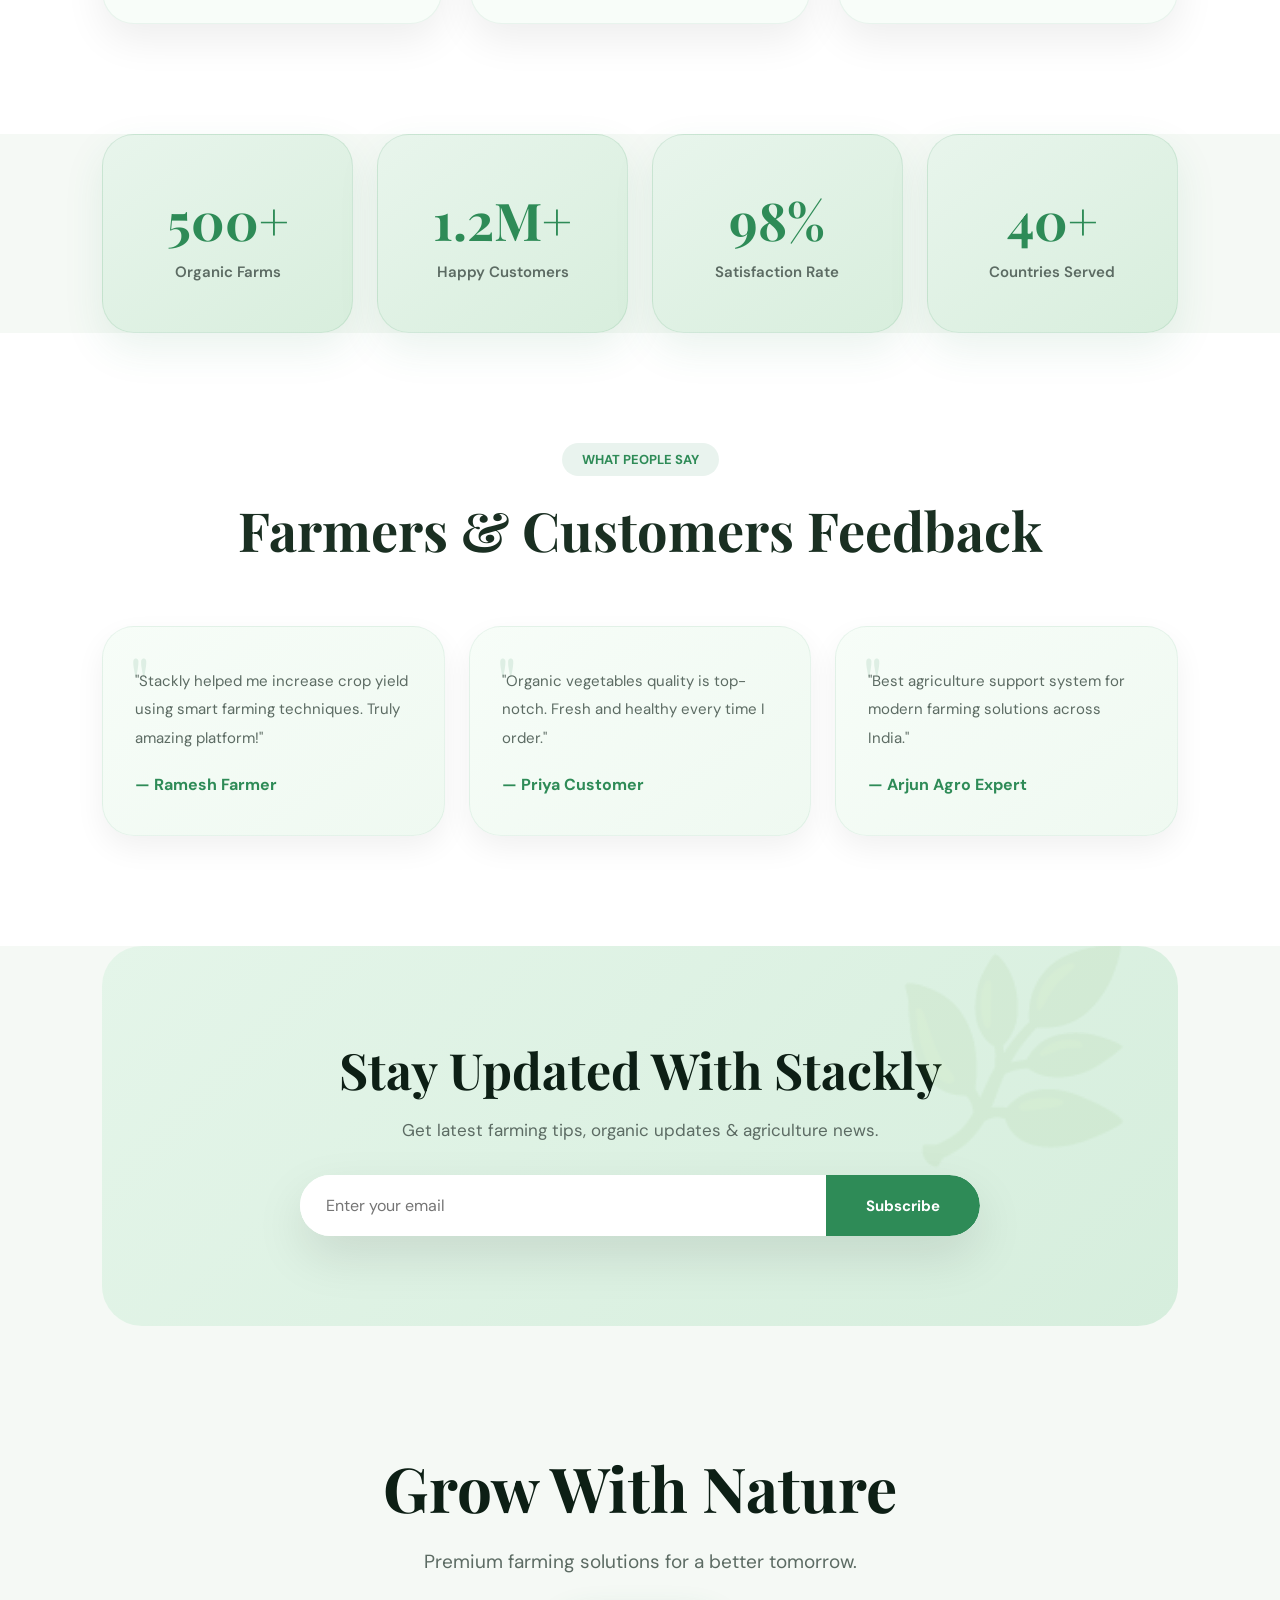
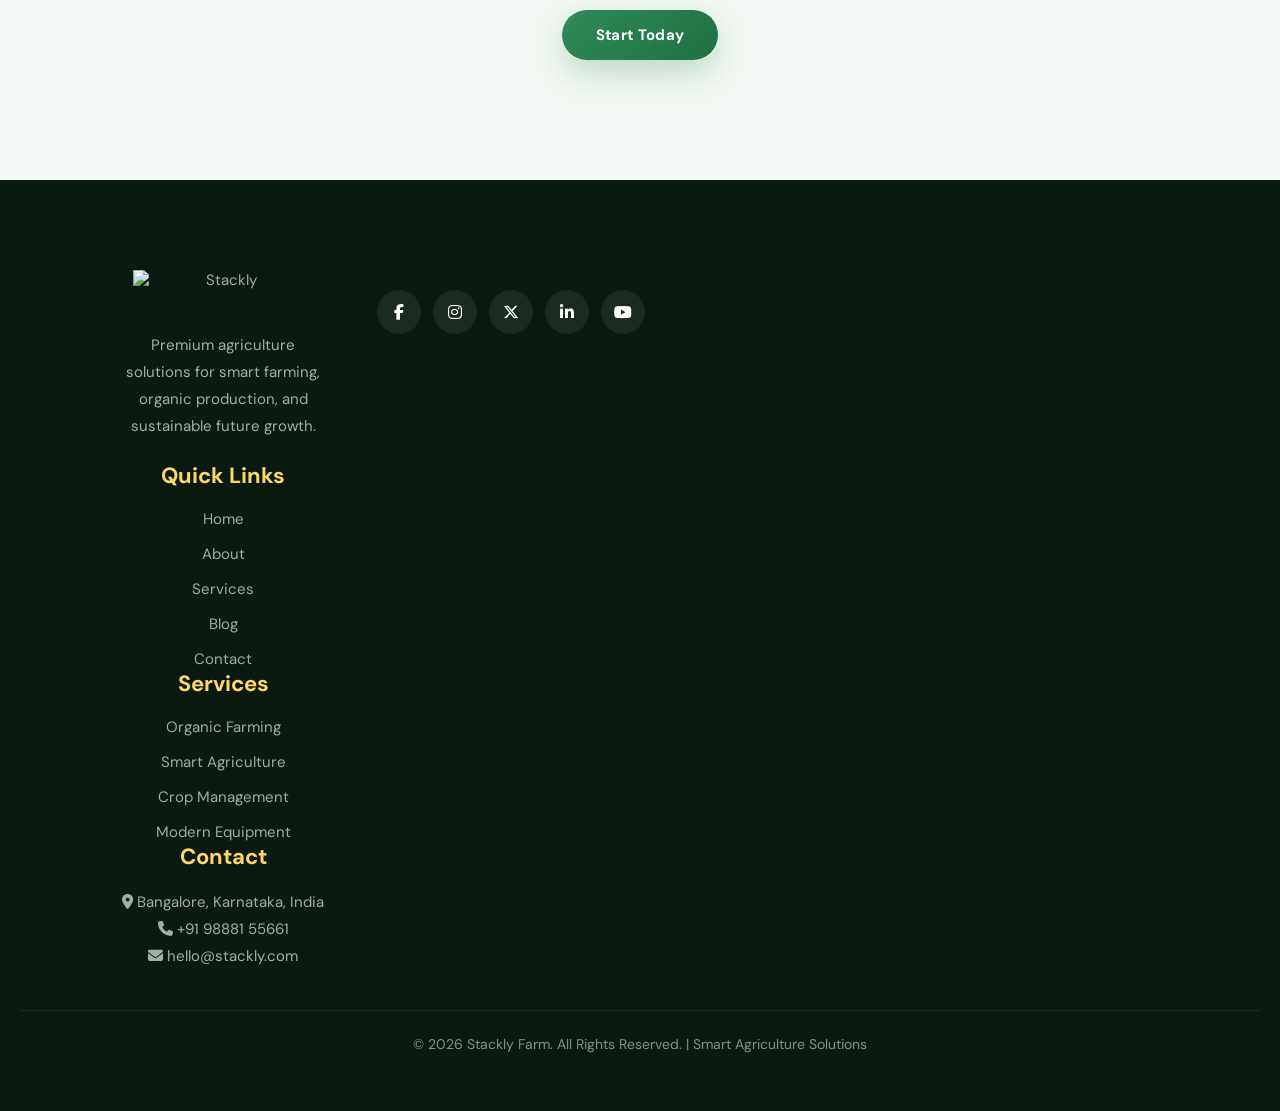
==== commit 3ab9166c: "update" ====
--- a/index.html
+++ b/index.html
@@ -32,9 +32,7 @@
       <li><a href="service.html">Services</a></li>
       <li><a href="blog.html">Blog</a></li>
       <li><a href="contact.html">Contact</a></li>
-      <li class="mobile-auth">
-        <a href="login.html" class="btn">Login</a>
-        <a href="register.html" class="btn register">Register</a>
+      
       </li>
     </ul>
  
@@ -257,15 +255,7 @@
       <a href="index.html"> <img src="https://snabsolutions.in/wp-content/uploads/2026/02/stackly-snab-solutions.png" alt="Stackly">
       </div></a> 
       <p>Premium agriculture solutions for smart farming, organic production, and sustainable future growth.</p>
-      <div class="social">
-        <a href="#"><i class="fa-brands fa-facebook-f"></i></a>
-        <a href="#"><i class="fa-brands fa-instagram"></i></a>
-        <a href="#"><i class="fa-brands fa-x-twitter"></i></a>
-        <a href="#"><i class="fa-brands fa-linkedin-in"></i></a>
-        <a href="#"><i class="fa-brands fa-youtube"></i></a>
-      </div>
-    </div>
-    <div class="footer-box reveal-up">
+       <br><div class="footer-box reveal-up">
       <h3>Quick Links</h3>
       <ul>
         <li><a href="index.html">Home</a></li>
@@ -291,6 +281,15 @@
       <p><i class="fa-solid fa-envelope"></i> hello@stackly.com</p>
     </div>
   </div>
+      <div class="social">
+        <a href="#"><i class="fa-brands fa-facebook-f"></i></a>
+        <a href="#"><i class="fa-brands fa-instagram"></i></a>
+        <a href="#"><i class="fa-brands fa-x-twitter"></i></a>
+        <a href="#"><i class="fa-brands fa-linkedin-in"></i></a>
+        <a href="#"><i class="fa-brands fa-youtube"></i></a>
+      </div>
+    </div>
+   
   <div class="footer-bottom">
     <p>© 2026 Stackly Farm. All Rights Reserved. | Smart Agriculture Solutions</p>
   </div>
--- a/style.css
+++ b/style.css
@@ -90,7 +90,7 @@
 }
 .secondary:hover { background: var(--primary); color: white; transform: translateY(-4px); }
  
-.auth-buttons .btn { background: var(--primary); color: white; }
+.auth-buttons .btn { background: var(--primary); color: rgb(9, 9, 9); }
 .auth-buttons .btn:hover { background: var(--primary-dark); transform: translateY(-4px); }
  
 .register { background: #0d1f15 !important; color: white !important; }
@@ -165,13 +165,13 @@
 .menu-toggle.open .bar:nth-child(3) { transform: translateY(-8.5px) rotate(-45deg); }
  
 .close-menu { display: none; }
-.mobile-auth { display: none; }
+.mobile-auth { display:flex; }
  
 /* ── OVERLAY ── */
 .menu-overlay {
   display: none;
   position: fixed; inset: 0;
-  background: rgba(13,31,21,.45);
+  background: rgba(39, 169, 97, 0.45);
   backdrop-filter: blur(3px);
   z-index: 9000; opacity: 0;
   transition: opacity .4s;
@@ -1015,4 +1015,97 @@
 
 }
 
+}
+
+/* =========================
+AUTH BUTTONS DESKTOP
+========================= */
+
+.auth-buttons{
+  display:flex;
+  align-items:center;
+  gap:14px;
+}
+
+.auth-buttons .btn{
+  padding:13px 28px;
+  border-radius:50px;
+  background:linear-gradient(135deg,var(--primary),var(--primary-dark));
+  color:#fff !important;
+  font-size:15px;
+  font-weight:700;
+  letter-spacing:.3px;
+  transition:.35s ease;
+  box-shadow:0 10px 25px rgba(46,139,87,.18);
+}
+
+.auth-buttons .btn:hover{
+  transform:translateY(-4px);
+  box-shadow:0 16px 35px rgba(46,139,87,.28);
+}
+
+.auth-buttons .register{
+  background:#0d1f15 !important;
+  box-shadow:0 10px 25px rgba(0,0,0,.15);
+}
+
+/* =========================
+MOBILE HAMBURGER BUTTONS
+========================= */
+
+@media(max-width:768px){
+
+  .auth-buttons{
+    position:fixed;
+    top:440px;
+    right:24px;
+    width:272px;
+
+    display:none;
+    flex-direction:column;
+    gap:16px;
+
+    padding-top:22px;
+    border-top:1px solid rgba(0,0,0,.08);
+
+    z-index:100001;
+  }
+
+  /* SHOW WHEN MENU OPENS */
+  .nav-links.active + .auth-buttons{
+    display:flex;
+    animation:fadeButtons .35s ease;
+  }
+
+  .auth-buttons .btn{
+    width:100%;
+    height:56px;
+
+    border-radius:18px;
+
+    display:flex;
+    align-items:center;
+    justify-content:center;
+
+    font-size:16px;
+    font-weight:700;
+
+    backdrop-filter:blur(10px);
+  }
+
+}
+
+/* =========================
+ANIMATION
+========================= */
+
+@keyframes fadeButtons{
+  from{
+    opacity:0;
+    transform:translateY(20px);
+  }
+  to{
+    opacity:1;
+    transform:none;
+  }
 }
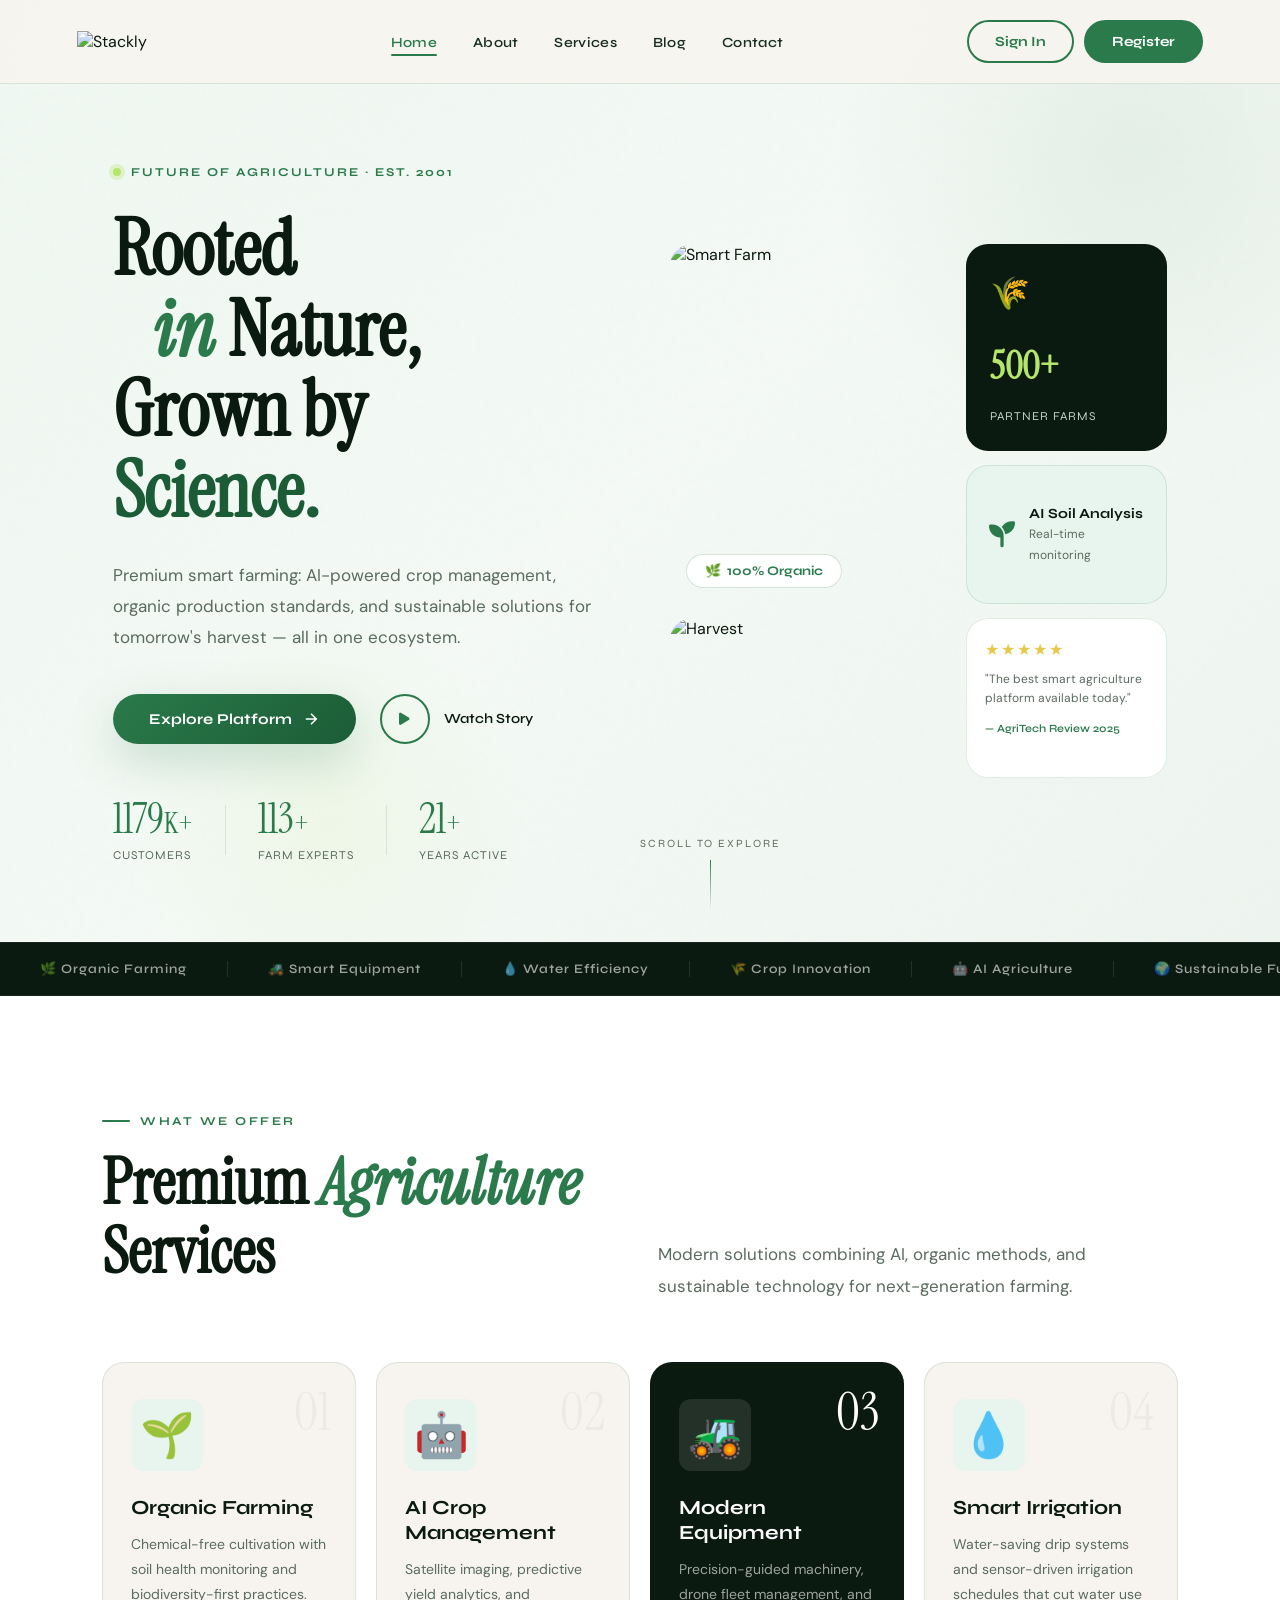
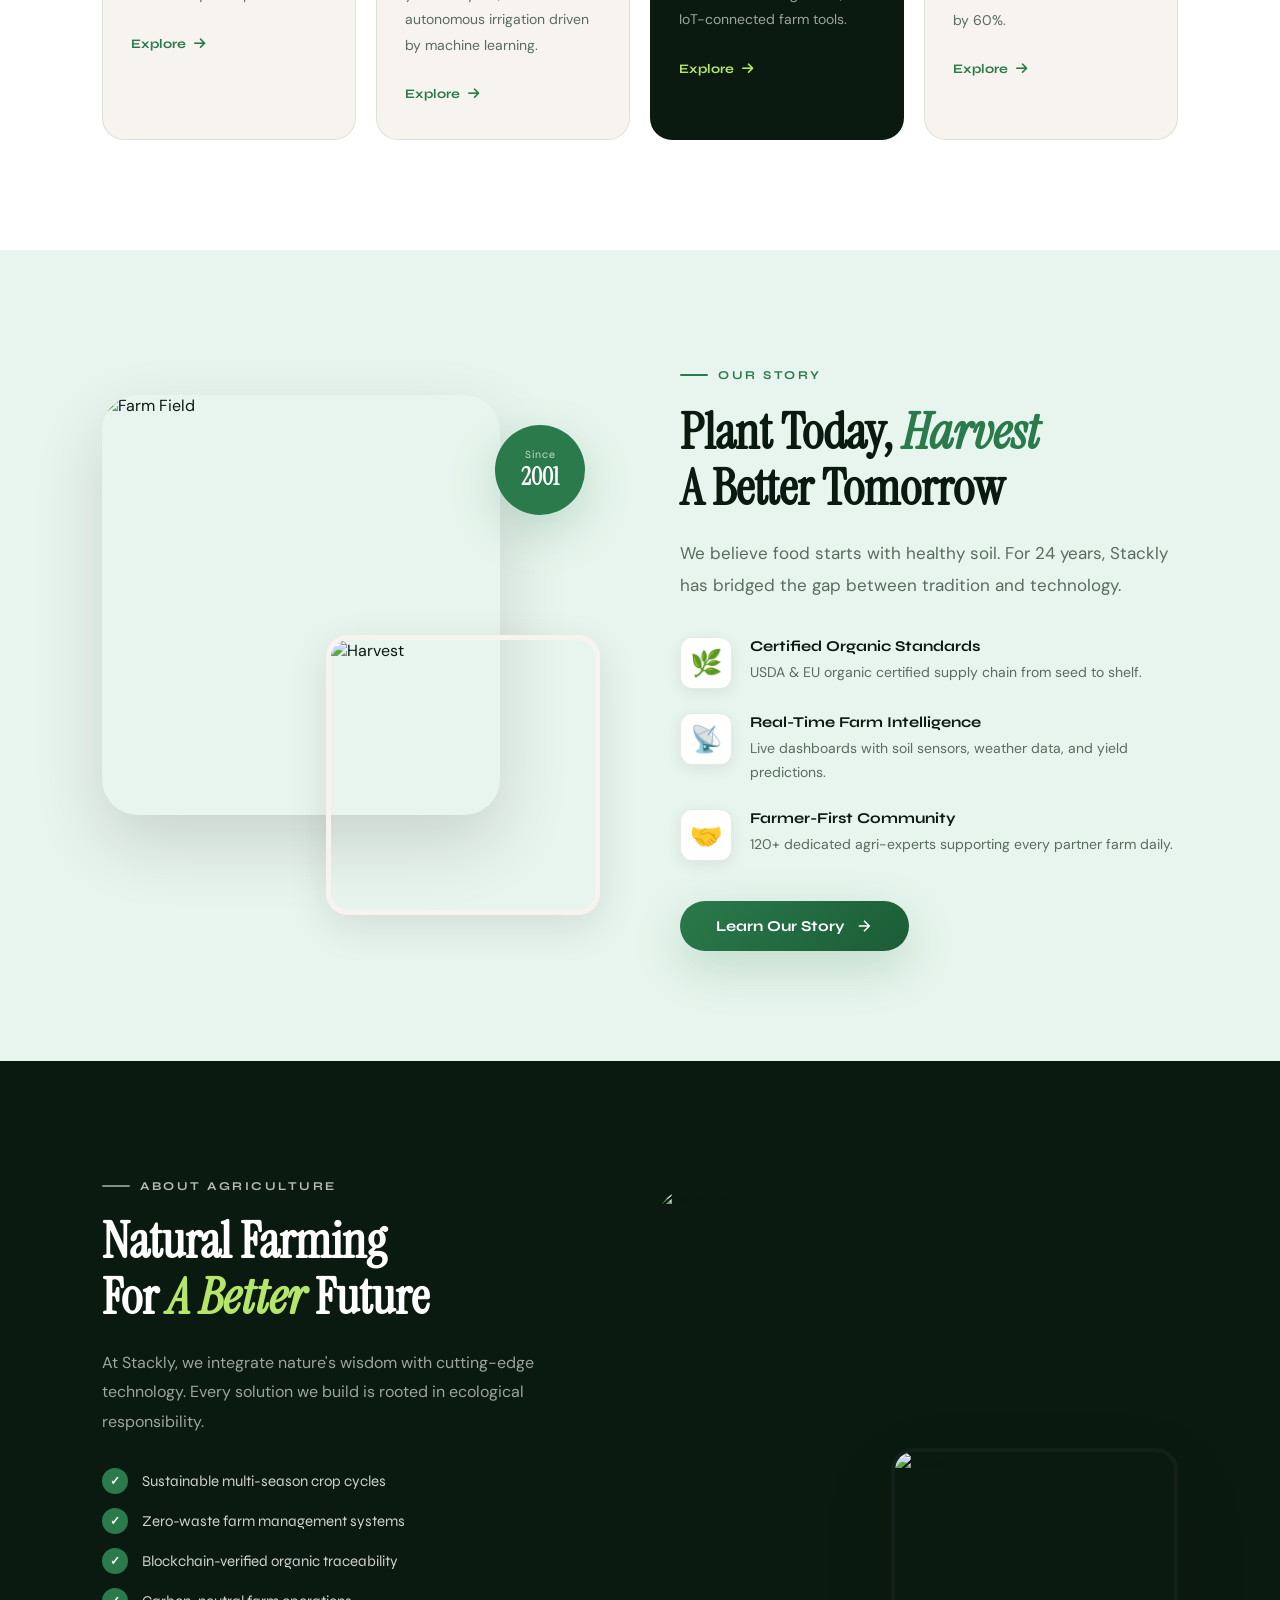
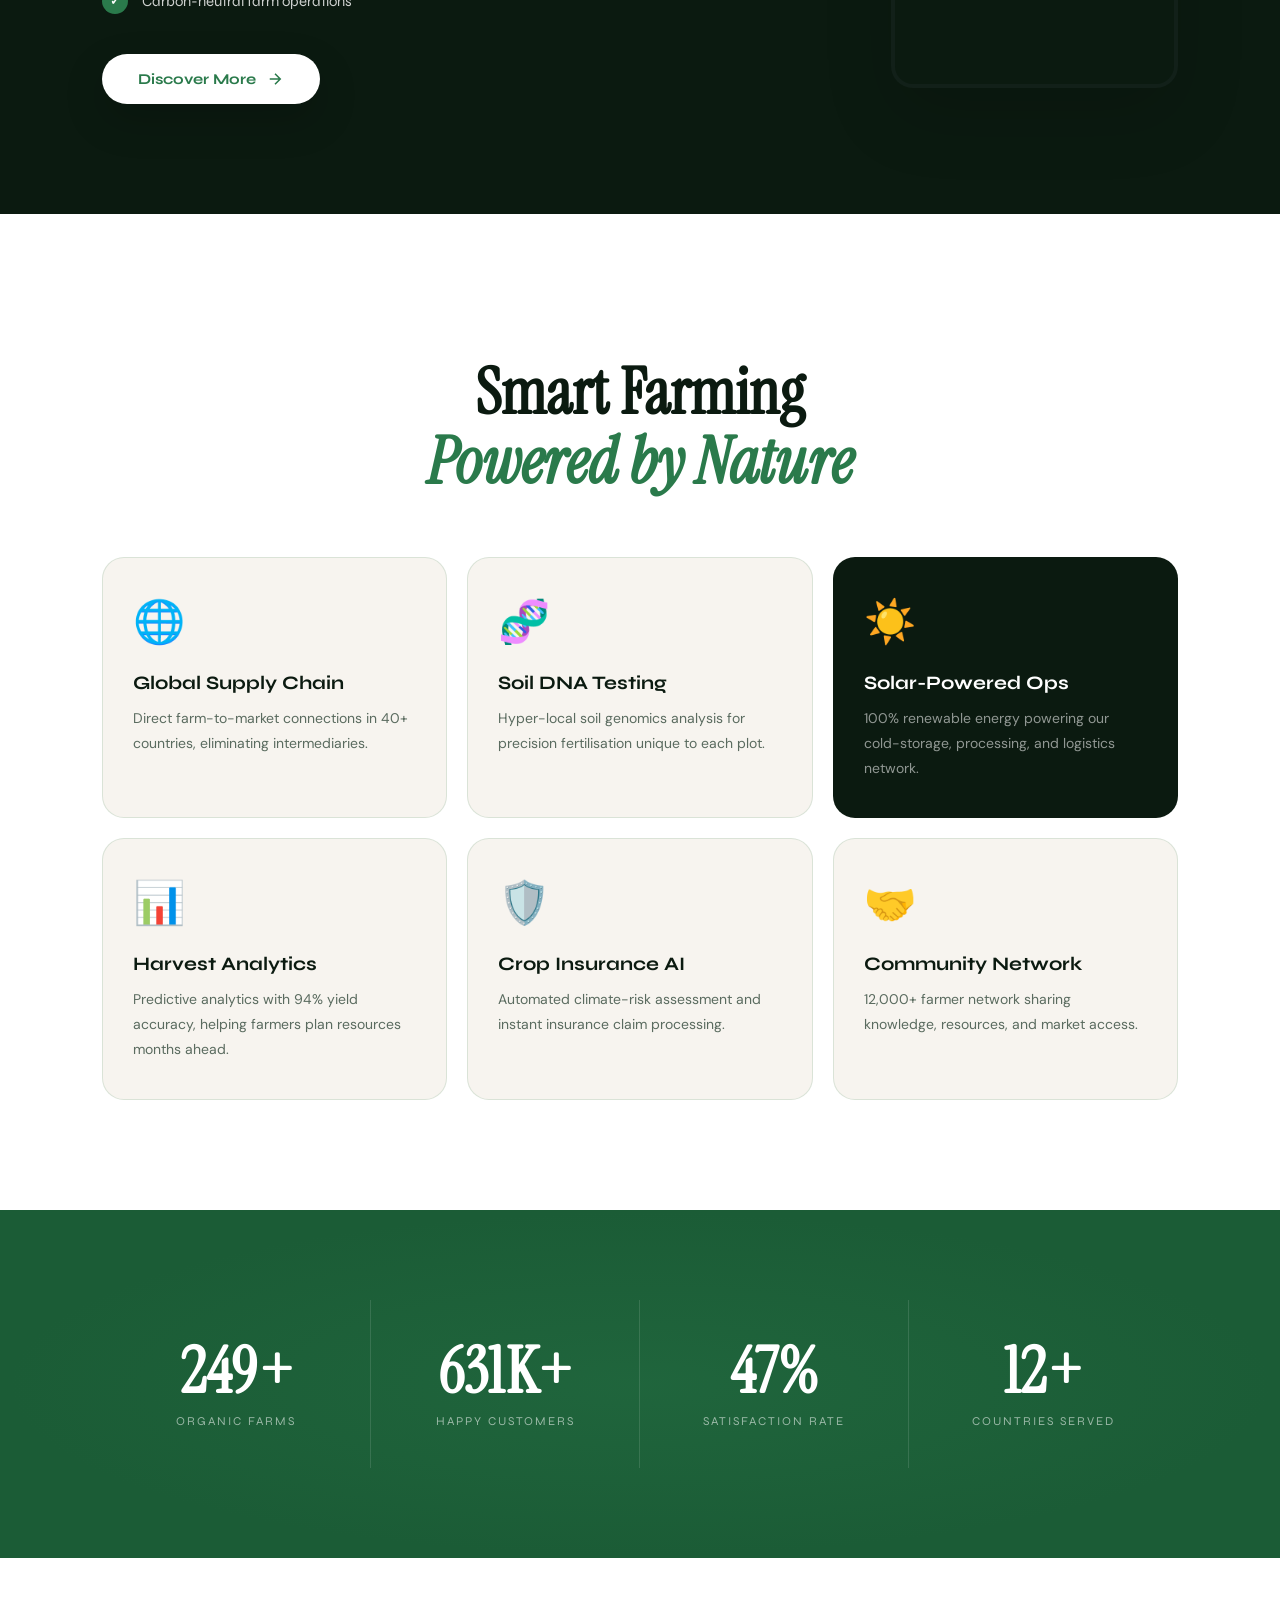
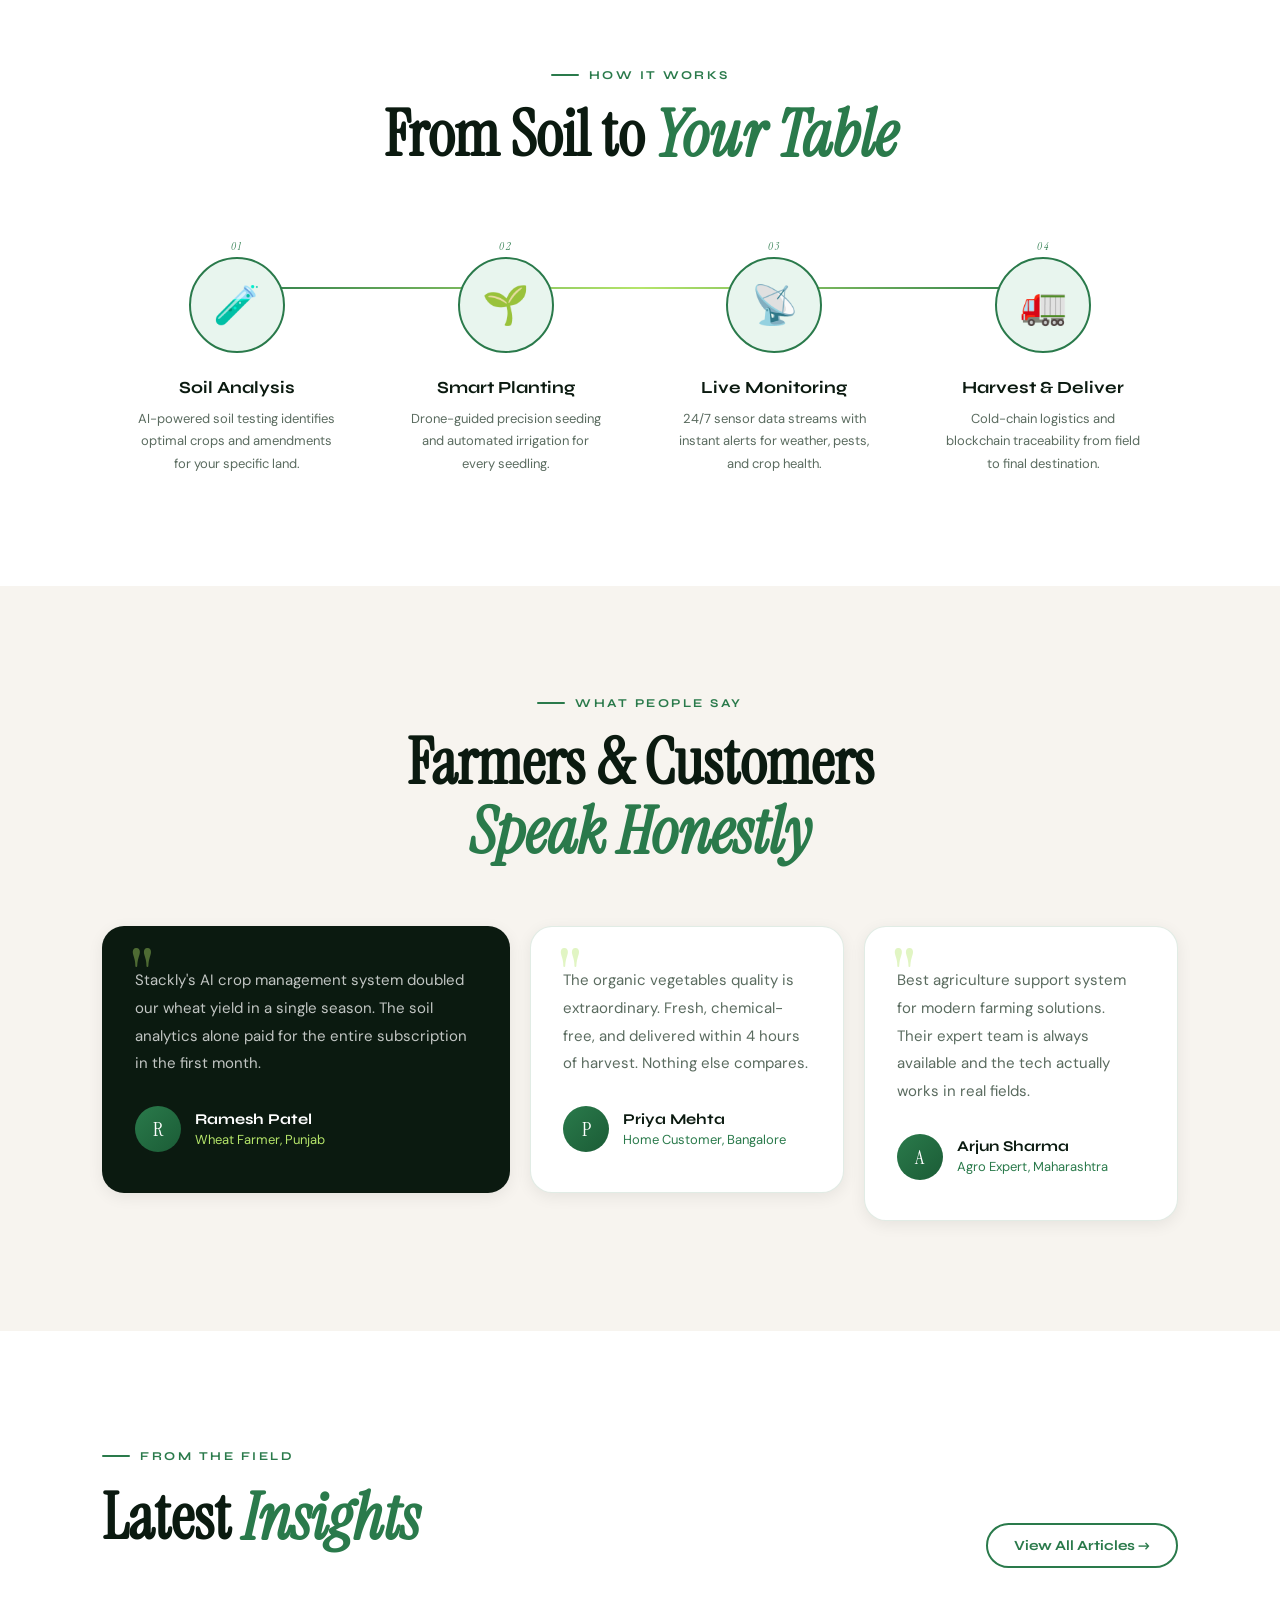
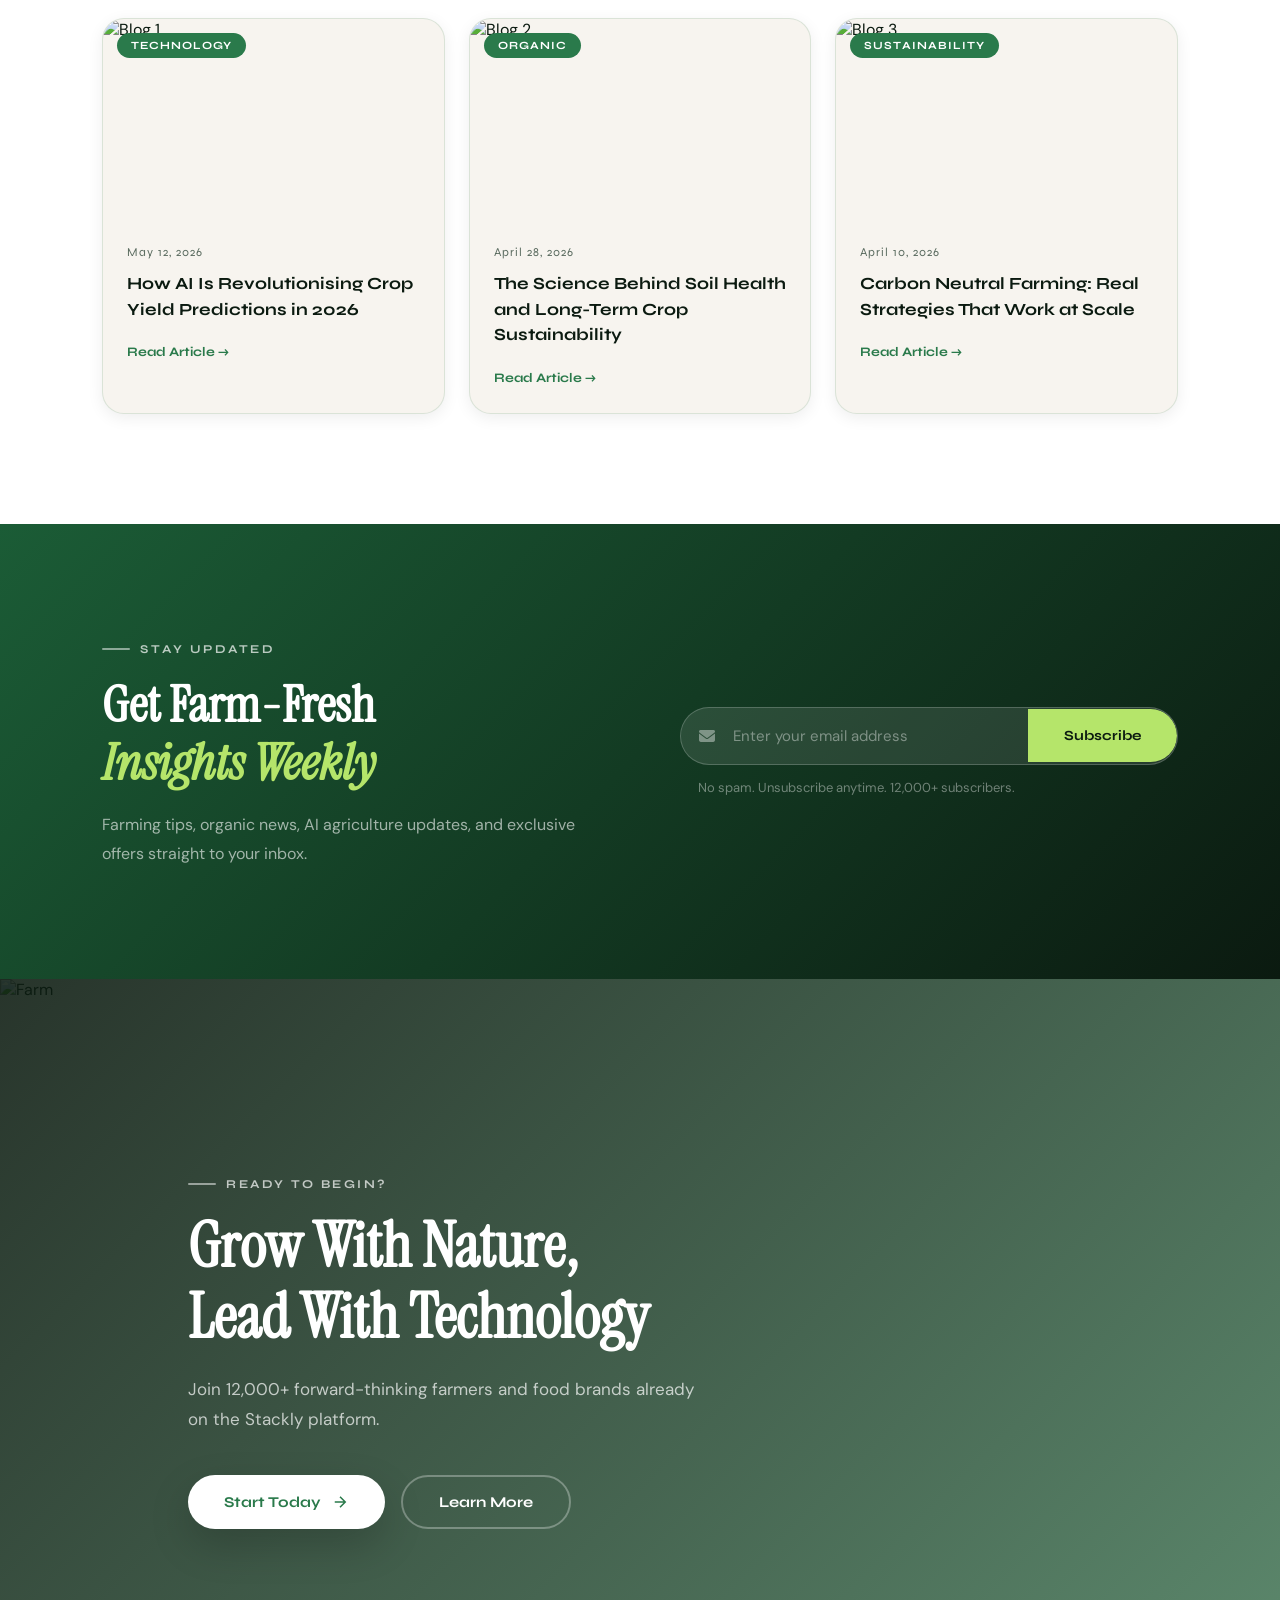
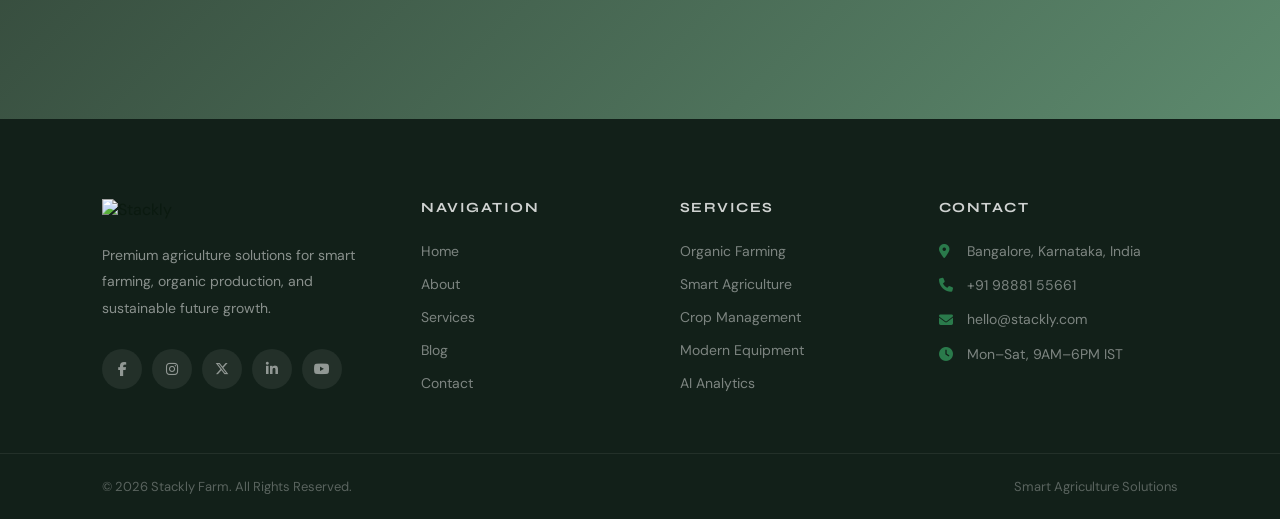
==== commit cdb8180a: "update" ====
--- a/index.html
+++ b/index.html
@@ -3,298 +3,354 @@
 <head>
   <meta charset="UTF-8">
   <meta name="viewport" content="width=device-width, initial-scale=1.0">
-  <title>Stackly Farm</title>
+  <title>Stackly Farm — Future of Agriculture</title>
   <link rel="stylesheet" href="style.css">
-  <link href="https://fonts.googleapis.com/css2?family=Playfair+Display:ital,wght@0,700;0,800;0,900;1,700&family=DM+Sans:wght@300;400;500;600;700&display=swap" rel="stylesheet">
+  <link rel="stylesheet" href="mobile-menu.css">
+  <link rel="preconnect" href="https://fonts.googleapis.com">
+  <link href="https://fonts.googleapis.com/css2?family=Syne:wght@400;600;700;800&family=Instrument+Serif:ital@0;1&family=DM+Sans:ital,opsz,wght@0,9..40,300;0,9..40,400;0,9..40,500;1,9..40,300&display=swap" rel="stylesheet">
   <link rel="stylesheet" href="https://cdnjs.cloudflare.com/ajax/libs/font-awesome/6.5.2/css/all.min.css">
 </head>
 <body>
- 
+
+<!-- CURSOR -->
+<div class="cursor-dot"></div>
+<div class="cursor-ring"></div>
+
 <!-- OVERLAY -->
 <div class="menu-overlay"></div>
- 
-<header>
+
+<!-- ══ DESKTOP HEADER ══ -->
+<header id="header">
   <nav class="navbar">
-    <div class="logo">
+    <a href="index.html" class="logo">
       <img src="https://snabsolutions.in/wp-content/uploads/2026/02/stackly-snab-solutions.png" alt="Stackly" loading="eager">
-    </div>
- 
-    <button class="menu-toggle" aria-label="Open menu">
-      <span class="bar"></span>
-      <span class="bar"></span>
-      <span class="bar"></span>
-    </button>
- 
-    <ul class="nav-links">
-      <div class="close-menu" aria-label="Close menu"><i class="fa-solid fa-xmark"></i></div>
+    </a>
+
+    <ul class="nav-links" id="navLinks">
+      <button class="close-menu" id="closeMenu" aria-label="Close menu"><i class="fa-solid fa-xmark"></i></button>
       <li><a href="index.html" class="active">Home</a></li>
       <li><a href="about.html">About</a></li>
       <li><a href="service.html">Services</a></li>
       <li><a href="blog.html">Blog</a></li>
       <li><a href="contact.html">Contact</a></li>
-      
+      <li class="mobile-auth-li">
+        <a href="login.html" class="btn-nav">Sign In</a>
+        <a href="register.html" class="btn-nav solid">Register</a>
       </li>
     </ul>
- 
+
     <div class="auth-buttons">
-      <a href="login.html" class="btn">sigin</a>
-      <a href="register.html" class="btn register">Register</a>
-    </div>
+      <a href="login.html" class="btn-nav">Sign In</a>
+      <a href="register.html" class="btn-nav solid">Register</a>
+    </div>
+
+    <button class="menu-toggle" id="menuToggle" aria-label="Open menu">
+      <span class="bar"></span>
+      <span class="bar"></span>
+      <span class="bar"></span>
+    </button>
   </nav>
 </header>
- 
-<!-- HERO -->
-<section class="hero">
-  <div class="hero-left">
-    <span>Future Of Agriculture</span>
-    <h1>Growing<br>Fresh & Healthy<br>Organic Food</h1>
-    <p>Smart agriculture with premium technology and sustainable farming for a greener tomorrow.</p>
-    <div class="buttons">
-      <a href="services.html" class="primary">Explore More</a>
-      <a href="about.html" class="secondary">View Projects</a>
-    </div>
+
+<!-- ══ MOBILE HEADER ══ -->
+<div class="mobile-header">
+  <a href="index.html" class="mobile-logo">
+    <img src="https://snabsolutions.in/wp-content/uploads/2026/02/stackly-snab-solutions.png" alt="Stackly">
+  </a>
+  <button class="hamburger" aria-label="Open menu">
+    <span></span><span></span><span></span>
+  </button>
+</div>
+
+<!-- ══ MOBILE MENU ══ -->
+<div class="mobile-menu" role="dialog" aria-modal="true">
+  <div class="mobile-menu-inner">
+    <div class="close-menu" aria-label="Close menu"><i class="fa-solid fa-xmark"></i></div>
+    <nav class="mobile-nav">
+      <a href="index.html" class="active">Home</a>
+      <a href="about.html">About</a>
+      <a href="service.html">Services</a>
+      <a href="blog.html">Blog</a>
+      <a href="contact.html">Contact</a>
+    </nav>
+    <div class="mobile-buttons">
+      <a href="login.html" class="btn-signin">Sign In</a>
+      <a href="register.html" class="btn-register">Register</a>
+    </div>
+  </div>
+</div>
+
+<!-- ══════════════════════════════
+     HERO — SPLIT BENTO LAYOUT
+══════════════════════════════ -->
+<section class="hero" id="hero">
+  <div class="hero-bg-grain"></div>
+  <div class="hero-bg-blob blob1"></div>
+  <div class="hero-bg-blob blob2"></div>
+
+  <div class="hero-content">
+    <div class="hero-tag reveal-tag">
+      <span class="tag-dot"></span>
+      Future of Agriculture · Est. 2001
+    </div>
+
+    <h1 class="hero-headline">
+      <span class="line line1">Rooted</span>
+      <span class="line line2"><em>in</em> Nature,</span>
+      <span class="line line3">Grown by</span>
+      <span class="line line4">Science.</span>
+    </h1>
+
+    <p class="hero-sub">
+      Premium smart farming: AI-powered crop management, organic production standards, and sustainable solutions for tomorrow's harvest — all in one ecosystem.
+    </p>
+
+    <div class="hero-cta">
+      <a href="service.html" class="cta-primary">
+        <span>Explore Platform</span>
+        <svg viewBox="0 0 24 24" fill="none" stroke="currentColor" stroke-width="2"><path d="M5 12h14M12 5l7 7-7 7"/></svg>
+      </a>
+      <a href="about.html" class="cta-play">
+        <div class="play-circle"><i class="fa-solid fa-play"></i></div>
+        <span>Watch Story</span>
+      </a>
+    </div>
+
     <div class="hero-stats">
-      <div><h2>12K+</h2><p>Customers</p></div>
-      <div><h2>120+</h2><p>Farm Experts</p></div>
-      <div><h2>24+</h2><p>Years</p></div>
-    </div>
-  </div>
- 
-  <div class="hero-right">
-    <div class="circle"></div>
-    <div class="diamond-wrap">
-      <img src="https://images.unsplash.com/photo-1625246333195-78d9c38ad449?fm=webp&q=80&w=1200" alt="Smart Farm" loading="eager">
-    </div>
-    <div class="blob-ring"></div>
-    <div class="floating-card">
-      <i class="fa-solid fa-leaf"></i>
-      <div><h3>100%</h3><p>Organic</p></div>
-    </div>
-  </div>
-</section>
- 
+      <div class="stat-item">
+        <span class="count-up" data-target="12000">1179</span><small>K+</small>
+        <p>Customers</p>
+      </div>
+      <div class="stat-divider"></div>
+      <div class="stat-item">
+        <span class="count-up" data-target="120">113</span><small>+</small>
+        <p>Farm Experts</p>
+      </div>
+      <div class="stat-divider"></div>
+      <div class="stat-item">
+        <span class="count-up" data-target="24">21</span><small>+</small>
+        <p>Years Active</p>
+      </div>
+    </div>
+  </div>
+
+  <div class="hero-bento">
+    <div class="bento-card bento-main">
+      <img src="https://images.unsplash.com/photo-1625246333195-78d9c38ad449?fm=webp&q=80&w=900" alt="Smart Farm">
+      <div class="bento-overlay">
+        <span class="badge-organic">100% Organic</span>
+      </div>
+    </div>
+    <div class="bento-card bento-stat">
+      <div class="bento-emoji">🌾</div>
+      <h3>500+</h3>
+      <p>Partner Farms</p>
+    </div>
+    <div class="bento-card bento-pill">
+      <i class="fa-solid fa-seedling"></i>
+      <div>
+        <strong>AI Soil Analysis</strong>
+        <small>Real-time monitoring</small>
+      </div>
+    </div>
+    <div class="bento-card bento-img2">
+      <img src="https://images.unsplash.com/photo-1464226184884-fa280b87c399?fm=webp&q=80&w=700" alt="Harvest">
+    </div>
+    <div class="bento-card bento-rating">
+      <div class="stars">★★★★★</div>
+      <p>"The best smart agriculture platform available today."</p>
+      <span>— AgriTech Review 2025</span>
+    </div>
+  </div>
+
+  <div class="scroll-hint">
+    <span>Scroll to explore</span>
+    <div class="scroll-line"></div>
+  </div>
+</section>
+
+<!-- TICKER -->
+<div class="ticker-wrap">
+  <div class="ticker-track">
+    <span>🌿 Organic Farming</span><span>🚜 Smart Equipment</span><span>💧 Water Efficiency</span>
+    <span>🌾 Crop Innovation</span><span>🤖 AI Agriculture</span><span>🌍 Sustainable Future</span>
+    <span>🥦 Fresh Produce</span><span>📡 IoT Sensors</span>
+    <span>🌿 Organic Farming</span><span>🚜 Smart Equipment</span><span>💧 Water Efficiency</span>
+    <span>🌾 Crop Innovation</span><span>🤖 AI Agriculture</span><span>🌍 Sustainable Future</span>
+    <span>🥦 Fresh Produce</span><span>📡 IoT Sensors</span>
+  </div>
+</div>
+
 <!-- SERVICES -->
-<section class="services-new">
-  <div class="services-header reveal-up">
-    <span>What We Offer</span>
-    <h2>Premium Agriculture Services</h2>
-    <p>Modern solutions for sustainable and smart farming growth.</p>
-  </div>
- 
-  <div class="services-layout stagger-children">
-    <div class="service-highlight reveal-left">
-      <div class="highlight-card">
-        <div class="big-icon">🌿</div>
-        <h3>Smart Farming Ecosystem</h3>
-        <p>Integrated agriculture solutions combining AI, automation and organic farming for maximum productivity and sustainability.</p>
-        <a href="services.html" class="learn-btn">Explore More →</a>
-      </div>
-    </div>
-    <div class="service-stack reveal-right">
-      <div class="service-item">
-        <div class="icon-box">🌱</div>
-        <div class="text">
-          <h3>Organic Farming</h3>
-          <p>Healthy production and eco systems.</p>
-        </div>
-      </div>
-      <div class="service-item">
-        <div class="icon-box">🚜</div>
-        <div class="text">
-          <h3>Modern Equipment</h3>
-          <p>Technology powered farming.</p>
-        </div>
-      </div>
-      <div class="service-item">
-        <div class="icon-box">🌾</div>
-        <div class="text">
-          <h3>Crop Production</h3>
-          <p>Efficient premium agriculture.</p>
-        </div>
-      </div>
-    </div>
-  </div>
-</section>
- 
+<section class="services-section" id="services">
+  <div class="sec-label reveal-up">What We Offer</div>
+  <div class="sec-header-row">
+    <h2 class="sec-title reveal-up">Premium <em>Agriculture</em><br>Services</h2>
+    <p class="sec-desc reveal-up">Modern solutions combining AI, organic methods, and sustainable technology for next-generation farming.</p>
+  </div>
+  <div class="services-cards">
+    <div class="svc-card reveal-up" style="--d:.05s"><div class="svc-icon-wrap">🌱</div><h3>Organic Farming</h3><p>Chemical-free cultivation with soil health monitoring and biodiversity-first practices.</p><a href="service.html" class="svc-link">Explore <i class="fa-solid fa-arrow-right"></i></a><div class="svc-num">01</div></div>
+    <div class="svc-card reveal-up" style="--d:.12s"><div class="svc-icon-wrap">🤖</div><h3>AI Crop Management</h3><p>Satellite imaging, predictive yield analytics, and autonomous irrigation driven by machine learning.</p><a href="service.html" class="svc-link">Explore <i class="fa-solid fa-arrow-right"></i></a><div class="svc-num">02</div></div>
+    <div class="svc-card svc-dark reveal-up" style="--d:.19s"><div class="svc-icon-wrap">🚜</div><h3>Modern Equipment</h3><p>Precision-guided machinery, drone fleet management, and IoT-connected farm tools.</p><a href="service.html" class="svc-link">Explore <i class="fa-solid fa-arrow-right"></i></a><div class="svc-num">03</div></div>
+    <div class="svc-card reveal-up" style="--d:.26s"><div class="svc-icon-wrap">💧</div><h3>Smart Irrigation</h3><p>Water-saving drip systems and sensor-driven irrigation schedules that cut water use by 60%.</p><a href="service.html" class="svc-link">Explore <i class="fa-solid fa-arrow-right"></i></a><div class="svc-num">04</div></div>
+  </div>
+</section>
+
 <!-- STORY -->
-<section class="story">
-  <div class="story-left reveal-left">
-    <img src="https://images.unsplash.com/photo-1500937386664-56d1dfef3854?fm=webp&q=80&w=900" alt="Farm Field">
-  </div>
-  <div class="story-content reveal-up">
-    <div class="grain">🌾</div>
-    <span>Welcome To Stackly</span>
-    <h2>Plant Today,<br>Harvest Tomorrow</h2>
-    <h4>Healthy farming through modern organic methods.</h4>
-    <p>Our agriculture solutions focus on smart farming, sustainability, and future crop innovation across every season.</p>
-    <a href="about.html" class="story-btn">Learn More <span>→</span></a>
-  </div>
-  <div class="story-right reveal-right">
-    <img src="https://images.unsplash.com/photo-1464226184884-fa280b87c399?fm=webp&q=80&w=900" alt="Harvest">
-  </div>
-</section>
- 
+<section class="story-section" id="story">
+  <div class="story-img-col reveal-left">
+    <div class="story-img-stack">
+      <img class="story-img-back" src="https://images.unsplash.com/photo-1500937386664-56d1dfef3854?fm=webp&q=80&w=900" alt="Farm Field">
+      <img class="story-img-front" src="https://images.unsplash.com/photo-1464226184884-fa280b87c399?fm=webp&q=80&w=700" alt="Harvest">
+      <div class="story-badge"><div class="badge-ring"><span>Since</span><strong>2001</strong></div></div>
+    </div>
+  </div>
+  <div class="story-text-col reveal-right">
+    <div class="sec-label">Our Story</div>
+    <h2>Plant Today, <em>Harvest</em><br>A Better Tomorrow</h2>
+    <p class="story-lead">We believe food starts with healthy soil. For 24 years, Stackly has bridged the gap between tradition and technology.</p>
+    <div class="story-points">
+      <div class="story-point"><div class="sp-icon">🌿</div><div><h4>Certified Organic Standards</h4><p>USDA & EU organic certified supply chain from seed to shelf.</p></div></div>
+      <div class="story-point"><div class="sp-icon">📡</div><div><h4>Real-Time Farm Intelligence</h4><p>Live dashboards with soil sensors, weather data, and yield predictions.</p></div></div>
+      <div class="story-point"><div class="sp-icon">🤝</div><div><h4>Farmer-First Community</h4><p>120+ dedicated agri-experts supporting every partner farm daily.</p></div></div>
+    </div>
+    <a href="about.html" class="cta-primary">Learn Our Story <svg viewBox="0 0 24 24" fill="none" stroke="currentColor" stroke-width="2"><path d="M5 12h14M12 5l7 7-7 7"/></svg></a>
+  </div>
+</section>
+
 <!-- SHOWCASE -->
-<section class="showcase">
-  <div class="show-left reveal-left">
-    <img src="https://images.unsplash.com/photo-1501004318641-b39e6451bec6?fm=webp&q=80&w=900" alt="Natural Farming">
-  </div>
-  <div class="show-right reveal-right">
-    <span>About Agriculture</span>
-    <h2>Natural Farming For Better Future</h2>
-    <p>Building modern agriculture with nature and innovation at every step.</p>
-    <ul>
-      <li>✔ Sustainable Methods</li>
-      <li>✔ Smart Production</li>
-      <li>✔ Healthy Food</li>
-      <li>✔ Organic Standards</li>
-    </ul>
-    <a href="about.html" class="primary">Discover More</a>
-  </div>
-</section>
- 
-<!-- EXPERIENCE -->
-<section class="experience">
-  <div class="exp-left reveal-left">
-    <span>Why Choose Stackly</span>
-    <h2>Smart Farming<br>Powered By Nature</h2>
-    <p>We combine innovation, sustainable technology and premium agriculture solutions to increase productivity and build healthier ecosystems.</p>
-    <div class="exp-features">
-      <div class="feature">🌱 Organic Process</div>
-      <div class="feature">🚜 Smart Equipment</div>
-      <div class="feature">💧 Water Efficiency</div>
-      <div class="feature">🌾 High Production</div>
-    </div>
-    <a href="services.html" class="primary">Explore Innovation</a>
-  </div>
-  <div class="exp-right reveal-right">
-    <div class="image-wrap">
-      <img src="https://images.unsplash.com/photo-1500937386664-56d1dfef3854?fm=webp&q=80&w=900" alt="Innovation">
-    </div>
-  </div>
-</section>
- 
-<!-- PRODUCTS -->
-<section class="products">
-  <div class="section-header reveal-up">
-    <span>Fresh From Farms</span>
-    <h2>Our Organic Products</h2>
-    <p>Pure, healthy and naturally grown agricultural products.</p>
-  </div>
-  <div class="product-grid stagger-children">
-    <div class="product-card reveal-left">
-      <img src="https://images.unsplash.com/photo-1567306226416-28f0efdc88ce?fm=webp&q=80&w=700" alt="Vegetables">
-      <h3>Fresh Vegetables</h3>
-      <p>Organic & chemical-free farm vegetables.</p>
-    </div>
-    <div class="product-card reveal-up">
-      <img src="https://images.unsplash.com/photo-1506806732259-39c2d0268443?fm=webp&q=80&w=700" alt="Fruits">
-      <h3>Natural Fruits</h3>
-      <p>Juicy, fresh and naturally grown fruits.</p>
-    </div>
-    <div class="product-card reveal-right">
-      <img src="https://images.unsplash.com/photo-1461354464878-ad92f492a5a0?fm=webp&q=80&w=700" alt="Grains">
-      <h3>Grains & Wheat</h3>
-      <p>High quality organic grains from farms.</p>
-    </div>
-  </div>
-</section>
- 
+<section class="showcase-section">
+  <div class="showcase-inner">
+    <div class="showcase-text reveal-up">
+      <div class="sec-label light">About Agriculture</div>
+      <h2>Natural Farming<br>For <em>A Better</em> Future</h2>
+      <p>At Stackly, we integrate nature's wisdom with cutting-edge technology. Every solution we build is rooted in ecological responsibility.</p>
+      <ul class="showcase-list">
+        <li><span class="sc-check">✓</span> Sustainable multi-season crop cycles</li>
+        <li><span class="sc-check">✓</span> Zero-waste farm management systems</li>
+        <li><span class="sc-check">✓</span> Blockchain-verified organic traceability</li>
+        <li><span class="sc-check">✓</span> Carbon-neutral farm operations</li>
+      </ul>
+      <a href="about.html" class="cta-primary light">Discover More <svg viewBox="0 0 24 24" fill="none" stroke="currentColor" stroke-width="2"><path d="M5 12h14M12 5l7 7-7 7"/></svg></a>
+    </div>
+    <div class="showcase-img-grid reveal-right">
+      <img class="sc-img1" src="https://images.unsplash.com/photo-1501004318641-b39e6451bec6?fm=webp&q=80&w=700" alt="Farming">
+      <img class="sc-img2" src="https://images.unsplash.com/photo-1625246333195-78d9c38ad449?fm=webp&q=80&w=500" alt="Field">
+    </div>
+  </div>
+</section>
+
+<!-- WHY -->
+<section class="why-section" id="why">
+  <div class="sec-label reveal-up">Why Choose Us</div>
+  <h2 class="sec-title centered reveal-up">Smart Farming<br><em>Powered by Nature</em></h2>
+  <div class="why-grid">
+    <div class="why-card reveal-up" style="--d:.0s"><div class="why-icon">🌐</div><h3>Global Supply Chain</h3><p>Direct farm-to-market connections in 40+ countries, eliminating intermediaries.</p></div>
+    <div class="why-card reveal-up" style="--d:.08s"><div class="why-icon">🧬</div><h3>Soil DNA Testing</h3><p>Hyper-local soil genomics analysis for precision fertilisation unique to each plot.</p></div>
+    <div class="why-card why-card-dark reveal-up" style="--d:.16s"><div class="why-icon">☀️</div><h3>Solar-Powered Ops</h3><p>100% renewable energy powering our cold-storage, processing, and logistics network.</p></div>
+    <div class="why-card reveal-up" style="--d:.24s"><div class="why-icon">📊</div><h3>Harvest Analytics</h3><p>Predictive analytics with 94% yield accuracy, helping farmers plan resources months ahead.</p></div>
+    <div class="why-card reveal-up" style="--d:.32s"><div class="why-icon">🛡️</div><h3>Crop Insurance AI</h3><p>Automated climate-risk assessment and instant insurance claim processing.</p></div>
+    <div class="why-card reveal-up" style="--d:.40s"><div class="why-icon">🤝</div><h3>Community Network</h3><p>12,000+ farmer network sharing knowledge, resources, and market access.</p></div>
+  </div>
+</section>
+
 <!-- IMPACT -->
-<section class="impact stagger-children">
-  <div class="impact-box reveal-up"><h2>500+</h2><p>Organic Farms</p></div>
-  <div class="impact-box reveal-up"><h2>1.2M+</h2><p>Happy Customers</p></div>
-  <div class="impact-box reveal-up"><h2>98%</h2><p>Satisfaction Rate</p></div>
-  <div class="impact-box reveal-up"><h2>40+</h2><p>Countries Served</p></div>
-</section>
- 
+<section class="impact-section">
+  <div class="impact-bg"></div>
+  <div class="impact-grid">
+    <div class="impact-item reveal-up"><h2><span class="count-up" data-target="500">436</span>+</h2><p>Organic Farms</p></div>
+    <div class="impact-item reveal-up" style="transition-delay:.1s"><h2><span class="count-up" data-target="1200">1106</span>K+</h2><p>Happy Customers</p></div>
+    <div class="impact-item reveal-up" style="transition-delay:.2s"><h2><span class="count-up" data-target="98">83</span>%</h2><p>Satisfaction Rate</p></div>
+    <div class="impact-item reveal-up" style="transition-delay:.3s"><h2><span class="count-up" data-target="40">21</span>+</h2><p>Countries Served</p></div>
+  </div>
+</section>
+
+<!-- PROCESS -->
+<section class="process-section" id="process">
+  <div class="sec-label reveal-up">How It Works</div>
+  <h2 class="sec-title centered reveal-up">From Soil to <em>Your Table</em></h2>
+  <div class="process-track">
+    <div class="process-line"></div>
+    <div class="process-step reveal-up" style="--d:.0s"><div class="ps-num">01</div><div class="ps-icon">🧪</div><h4>Soil Analysis</h4><p>AI-powered soil testing identifies optimal crops and amendments for your specific land.</p></div>
+    <div class="process-step reveal-up" style="--d:.12s"><div class="ps-num">02</div><div class="ps-icon">🌱</div><h4>Smart Planting</h4><p>Drone-guided precision seeding and automated irrigation for every seedling.</p></div>
+    <div class="process-step reveal-up" style="--d:.24s"><div class="ps-num">03</div><div class="ps-icon">📡</div><h4>Live Monitoring</h4><p>24/7 sensor data streams with instant alerts for weather, pests, and crop health.</p></div>
+    <div class="process-step reveal-up" style="--d:.36s"><div class="ps-num">04</div><div class="ps-icon">🚛</div><h4>Harvest & Deliver</h4><p>Cold-chain logistics and blockchain traceability from field to final destination.</p></div>
+  </div>
+</section>
+
 <!-- TESTIMONIALS -->
-<section class="testimonials">
-  <div class="section-header reveal-up">
-    <span>What People Say</span>
-    <h2>Farmers & Customers Feedback</h2>
-  </div>
-  <div class="testimonial-grid">
-    <div class="testimonial-card reveal-left">
-      <p>"Stackly helped me increase crop yield using smart farming techniques. Truly amazing platform!"</p>
-      <h4>— Ramesh Farmer</h4>
-    </div>
-    <div class="testimonial-card reveal-up">
-      <p>"Organic vegetables quality is top-notch. Fresh and healthy every time I order."</p>
-      <h4>— Priya Customer</h4>
-    </div>
-    <div class="testimonial-card reveal-right">
-      <p>"Best agriculture support system for modern farming solutions across India."</p>
-      <h4>— Arjun Agro Expert</h4>
-    </div>
-  </div>
-</section>
- 
+<section class="testimonials-section" id="testimonials">
+  <div class="sec-label reveal-up">What People Say</div>
+  <h2 class="sec-title centered reveal-up">Farmers &amp; Customers<br><em>Speak Honestly</em></h2>
+  <div class="testi-grid">
+    <div class="testi-card testi-featured reveal-left"><div class="testi-quote">"</div><p>Stackly's AI crop management system doubled our wheat yield in a single season. The soil analytics alone paid for the entire subscription in the first month.</p><div class="testi-author"><div class="testi-avatar">R</div><div><strong>Ramesh Patel</strong><span>Wheat Farmer, Punjab</span></div></div></div>
+    <div class="testi-card reveal-up"><div class="testi-quote">"</div><p>The organic vegetables quality is extraordinary. Fresh, chemical-free, and delivered within 4 hours of harvest. Nothing else compares.</p><div class="testi-author"><div class="testi-avatar">P</div><div><strong>Priya Mehta</strong><span>Home Customer, Bangalore</span></div></div></div>
+    <div class="testi-card reveal-right"><div class="testi-quote">"</div><p>Best agriculture support system for modern farming solutions. Their expert team is always available and the tech actually works in real fields.</p><div class="testi-author"><div class="testi-avatar">A</div><div><strong>Arjun Sharma</strong><span>Agro Expert, Maharashtra</span></div></div></div>
+  </div>
+</section>
+
+<!-- BLOG -->
+<section class="blog-section" id="blog">
+  <div class="blog-header">
+    <div><div class="sec-label reveal-up">From the Field</div><h2 class="sec-title reveal-up">Latest <em>Insights</em></h2></div>
+    <a href="blog.html" class="cta-ghost reveal-up">View All Articles →</a>
+  </div>
+  <div class="blog-grid">
+    <div class="blog-card reveal-left"><div class="blog-img"><img src="https://images.unsplash.com/photo-1625246333195-78d9c38ad449?fm=webp&q=80&w=600" alt="Blog 1"><span class="blog-cat">Technology</span></div><div class="blog-body"><span class="blog-date">May 12, 2026</span><h3>How AI Is Revolutionising Crop Yield Predictions in 2026</h3><a href="blog.html" class="blog-read">Read Article →</a></div></div>
+    <div class="blog-card reveal-up"><div class="blog-img"><img src="https://images.unsplash.com/photo-1500937386664-56d1dfef3854?fm=webp&q=80&w=600" alt="Blog 2"><span class="blog-cat">Organic</span></div><div class="blog-body"><span class="blog-date">April 28, 2026</span><h3>The Science Behind Soil Health and Long-Term Crop Sustainability</h3><a href="blog.html" class="blog-read">Read Article →</a></div></div>
+    <div class="blog-card reveal-right"><div class="blog-img"><img src="https://images.unsplash.com/photo-1464226184884-fa280b87c399?fm=webp&q=80&w=600" alt="Blog 3"><span class="blog-cat">Sustainability</span></div><div class="blog-body"><span class="blog-date">April 10, 2026</span><h3>Carbon Neutral Farming: Real Strategies That Work at Scale</h3><a href="blog.html" class="blog-read">Read Article →</a></div></div>
+  </div>
+</section>
+
 <!-- NEWSLETTER -->
-<section class="newsletter reveal-scale">
-  <h2>Stay Updated With Stackly</h2>
-  <p>Get latest farming tips, organic updates & agriculture news.</p>
-  <div class="newsletter-box">
-    <input type="email" placeholder="Enter your email">
-    <button>Subscribe</button>
-  </div>
-</section>
- 
+<section class="newsletter-section">
+  <div class="nl-inner reveal-scale">
+    <div class="nl-text"><div class="sec-label light">Stay Updated</div><h2>Get Farm-Fresh<br><em>Insights Weekly</em></h2><p>Farming tips, organic news, AI agriculture updates, and exclusive offers straight to your inbox.</p></div>
+    <div class="nl-form">
+      <div class="nl-input-wrap"><i class="fa-solid fa-envelope"></i><input type="email" id="nlEmail" placeholder="Enter your email address"><button id="nlBtn">Subscribe</button></div>
+      <p class="nl-note">No spam. Unsubscribe anytime. 12,000+ subscribers.</p>
+      <div class="nl-success" id="nlSuccess"><i class="fa-solid fa-check"></i> You're in! Welcome to the community.</div>
+    </div>
+  </div>
+</section>
+
 <!-- CTA -->
-<section class="cta reveal-up">
-  <h2>Grow With Nature</h2>
-  <p>Premium farming solutions for a better tomorrow.</p>
-  <a href="contact.html" class="primary">Start Today</a>
-</section>
- 
+<section class="cta-section">
+  <div class="cta-bg-img"><img src="https://images.unsplash.com/photo-1501004318641-b39e6451bec6?fm=webp&q=80&w=1600" alt="Farm"></div>
+  <div class="cta-overlay"></div>
+  <div class="cta-content reveal-up">
+    <div class="sec-label light">Ready to Begin?</div>
+    <h2>Grow With Nature,<br>Lead With Technology</h2>
+    <p>Join 12,000+ forward-thinking farmers and food brands already on the Stackly platform.</p>
+    <div class="cta-btns">
+      <a href="contact.html" class="cta-primary light">Start Today <svg viewBox="0 0 24 24" fill="none" stroke="currentColor" stroke-width="2"><path d="M5 12h14M12 5l7 7-7 7"/></svg></a>
+      <a href="about.html" class="cta-ghost">Learn More</a>
+    </div>
+  </div>
+</section>
+
 <!-- FOOTER -->
-<footer class="footer">
-  <div class="footer-container">
-    <div class="footer-box reveal-up">
-      <div class="footer-logo">
-      <a href="index.html"> <img src="https://snabsolutions.in/wp-content/uploads/2026/02/stackly-snab-solutions.png" alt="Stackly">
-      </div></a> 
+<footer class="footer" id="footer">
+  <div class="footer-top">
+    <div class="footer-brand">
+      <img src="https://snabsolutions.in/wp-content/uploads/2026/02/stackly-snab-solutions.png" alt="Stackly">
       <p>Premium agriculture solutions for smart farming, organic production, and sustainable future growth.</p>
-       <br><div class="footer-box reveal-up">
-      <h3>Quick Links</h3>
-      <ul>
-        <li><a href="index.html">Home</a></li>
-        <li><a href="about.html">About</a></li>
-        <li><a href="services.html">Services</a></li>
-        <li><a href="blog.html">Blog</a></li>
-        <li><a href="contact.html">Contact</a></li>
-      </ul>
-    </div>
-    <div class="footer-box reveal-up">
-      <h3>Services</h3>
-      <ul>
-        <li><a href="services.html">Organic Farming</a></li>
-        <li><a href="services.html">Smart Agriculture</a></li>
-        <li><a href="services.html">Crop Management</a></li>
-        <li><a href="services.html">Modern Equipment</a></li>
-      </ul>
-    </div>
-    <div class="footer-box reveal-up">
-      <h3>Contact</h3>
-      <p><i class="fa-solid fa-location-dot"></i> Bangalore, Karnataka, India</p>
-      <p><i class="fa-solid fa-phone"></i> +91 98881 55661</p>
-      <p><i class="fa-solid fa-envelope"></i> hello@stackly.com</p>
-    </div>
-  </div>
-      <div class="social">
-        <a href="#"><i class="fa-brands fa-facebook-f"></i></a>
-        <a href="#"><i class="fa-brands fa-instagram"></i></a>
-        <a href="#"><i class="fa-brands fa-x-twitter"></i></a>
-        <a href="#"><i class="fa-brands fa-linkedin-in"></i></a>
-        <a href="#"><i class="fa-brands fa-youtube"></i></a>
-      </div>
-    </div>
-   
-  <div class="footer-bottom">
-    <p>© 2026 Stackly Farm. All Rights Reserved. | Smart Agriculture Solutions</p>
-  </div>
+      <div class="social-row">
+        <a href="404.html"><i class="fa-brands fa-facebook-f"></i></a>
+        <a href="404.html"><i class="fa-brands fa-instagram"></i></a>
+        <a href="404.html"><i class="fa-brands fa-x-twitter"></i></a>
+        <a href="404.html"><i class="fa-brands fa-linkedin-in"></i></a>
+        <a href="404.html"><i class="fa-brands fa-youtube"></i></a>
+      </div>
+    </div>
+    <div class="footer-links-col"><h4>Navigation</h4><ul><li><a href="index.html">Home</a></li><li><a href="about.html">About</a></li><li><a href="service.html">Services</a></li><li><a href="blog.html">Blog</a></li><li><a href="contact.html">Contact</a></li></ul></div>
+    <div class="footer-links-col"><h4>Services</h4><ul><li><a href="service.html">Organic Farming</a></li><li><a href="service.html">Smart Agriculture</a></li><li><a href="service.html">Crop Management</a></li><li><a href="service.html">Modern Equipment</a></li><li><a href="service.html">AI Analytics</a></li></ul></div>
+    <div class="footer-links-col"><h4>Contact</h4><ul class="contact-list"><li><i class="fa-solid fa-location-dot"></i> Bangalore, Karnataka, India</li><li><i class="fa-solid fa-phone"></i> +91 98881 55661</li><li><i class="fa-solid fa-envelope"></i> hello@stackly.com</li><li><i class="fa-solid fa-clock"></i> Mon–Sat, 9AM–6PM IST</li></ul></div>
+  </div>
+  <div class="footer-bottom"><p>© 2026 Stackly Farm. All Rights Reserved.</p><p>Smart Agriculture Solutions</p></div>
 </footer>
- 
+
 <script src="script.js"></script>
+
 </body>
 </html>
--- a/style.css
+++ b/style.css
@@ -1,1111 +1,1459 @@
-
 /* ============================================
-   FARMLY PREMIUM — STYLE.CSS
-   Enhanced: shapes, animations, hamburger
+   STACKLY FARM — REDESIGNED STYLE.CSS
+   Editorial Bento · Dark Forest Aesthetic
 ============================================ */
- 
-@import url('https://fonts.googleapis.com/css2?family=Playfair+Display:ital,wght@0,700;0,800;0,900;1,700&family=DM+Sans:wght@300;400;500;600;700&display=swap');
- 
-/* ── RESET ── */
+
+@import url('https://fonts.googleapis.com/css2?family=Syne:wght@400;600;700;800&family=Instrument+Serif:ital@0;1&family=DM+Sans:ital,opsz,wght@0,9..40,300;0,9..40,400;0,9..40,500;1,9..40,300&display=swap');
+
+/* ─── RESET ─── */
 *, *::before, *::after {
   margin: 0; padding: 0;
   box-sizing: border-box;
   text-decoration: none;
   list-style: none;
 }
-html { overflow-x: hidden; scroll-behavior: smooth; }
- 
+html { scroll-behavior: smooth; overflow-x: hidden; }
+
+/* ─── TOKENS ─── */
 :root {
-  --primary: #2e8b57;
-  --primary-dark: #1f6f45;
-  --accent: #f0c330;
-  --dark: #0d1f15;
-  --light: #fff;
-  --gray: #5c6b63;
-  --bg: #f5f9f5;
-  --bg2: #e7f3e9;
-  --shadow: 0 24px 64px rgba(0,0,0,.10);
-  --radius: 40px;
-  --font-head: 'Playfair Display', serif;
-  --font-body: 'DM Sans', sans-serif;
-}
- 
+  --green:       #2a7a4b;
+  --green-dark:  #1b5c36;
+  --green-light: #e8f5ee;
+  --green-glow:  rgba(42,122,75,.18);
+  --lime:        #b5e56a;
+  --gold:        #e8c84a;
+  --cream:       #f7f4ef;
+  --dark:        #0b1a10;
+  --dark2:       #122019;
+  --gray:        #5a6b5f;
+  --gray-light:  #c4cfc7;
+  --white:       #ffffff;
+  --border:      rgba(42,122,75,.14);
+
+  --font-head:   'Instrument Serif', Georgia, serif;
+  --font-ui:     'Syne', sans-serif;
+  --font-body:   'DM Sans', sans-serif;
+
+  --radius-sm:   12px;
+  --radius-md:   22px;
+  --radius-lg:   36px;
+  --radius-xl:   56px;
+
+  --shadow-sm:   0 4px 16px rgba(0,0,0,.07);
+  --shadow-md:   0 12px 40px rgba(0,0,0,.10);
+  --shadow-lg:   0 28px 70px rgba(0,0,0,.14);
+  --shadow-green: 0 16px 48px rgba(42,122,75,.22);
+}
+
 body {
   font-family: var(--font-body);
-  background: var(--bg);
-  color: #1a2f22;
+  background: var(--cream);
+  color: var(--dark);
   overflow-x: hidden;
+  cursor: none;
 }
 img { width: 100%; display: block; }
+a { color: inherit; }
+button { border: none; cursor: pointer; font-family: inherit; }
 section { padding: 110px 8%; }
-a { color: inherit; }
-button { border: none; outline: none; cursor: pointer; font-family: inherit; }
- 
-/* ── SCROLL REVEAL ── */
-.will-reveal { opacity: 0; transition: opacity .7s ease, transform .7s ease; }
-.reveal-up.will-reveal   { transform: translateY(60px); }
-.reveal-down.will-reveal { transform: translateY(-60px); }
-.reveal-left.will-reveal { transform: translateX(-70px); }
-.reveal-right.will-reveal{ transform: translateX(70px); }
-.reveal-scale.will-reveal{ transform: scale(.88); }
-.will-reveal.revealed    { opacity: 1; transform: none !important; }
- 
-/* ── BUTTONS ── */
-.primary, .secondary, .btn {
-  display: inline-flex;
+
+
+/* ─── PAGE LOADER ─── */
+.page-loader {
+  position: fixed; inset: 0;
+  background: var(--dark);
+  z-index: 999999;
+  display: flex; align-items: center; justify-content: center;
+  transition: opacity .6s ease, visibility .6s ease;
+}
+.page-loader.hidden { opacity: 0; visibility: hidden; }
+.loader-inner { text-align: center; }
+.loader-logo {
+  font-size: 56px;
+  animation: leafSpin 1.5s ease-in-out infinite alternate;
+  display: block; margin-bottom: 28px;
+}
+.loader-bar {
+  width: 220px; height: 3px;
+  background: rgba(255,255,255,.1);
+  border-radius: 99px; overflow: hidden;
+  margin: 0 auto 20px;
+}
+.loader-bar span {
+  display: block; height: 100%;
+  background: linear-gradient(90deg, var(--green), var(--lime));
+  border-radius: 99px;
+  animation: loaderFill 1.8s ease forwards;
+}
+.loader-inner > p { color: rgba(255,255,255,.5); font-family: var(--font-ui); font-size: 13px; letter-spacing: 2px; text-transform: uppercase; }
+
+@keyframes leafSpin { 0%{transform:rotate(-15deg) scale(.9);} 100%{transform:rotate(15deg) scale(1.1);} }
+@keyframes loaderFill { 0%{width:0;} 100%{width:100%;} }
+
+/* ─── SCROLL REVEAL ─── */
+.reveal-up, .reveal-left, .reveal-right, .reveal-scale {
+  opacity: 0;
+  transition: opacity .75s ease, transform .75s ease;
+}
+.reveal-up    { transform: translateY(55px); }
+.reveal-left  { transform: translateX(-65px); }
+.reveal-right { transform: translateX(65px); }
+.reveal-scale { transform: scale(.9); }
+.revealed     { opacity: 1 !important; transform: none !important; }
+
+/* ─── SHARED TYPOGRAPHY ─── */
+.sec-label {
+  display: inline-flex; align-items: center; gap: 10px;
+  font-family: var(--font-ui);
+  font-size: 12px; font-weight: 700;
+  letter-spacing: 2.5px; text-transform: uppercase;
+  color: var(--green);
+  margin-bottom: 20px;
+}
+.sec-label::before {
+  content: "";
+  display: inline-block;
+  width: 28px; height: 2px;
+  background: var(--green);
+  border-radius: 2px;
+}
+.sec-label.light { color: rgba(255,255,255,.7); }
+.sec-label.light::before { background: rgba(255,255,255,.5); }
+
+.sec-title {
+  font-family: var(--font-head);
+  font-size: clamp(44px, 5vw, 68px);
+  line-height: 1.08;
+  color: var(--dark);
+  margin-bottom: 16px;
+}
+.sec-title em { font-style: italic; color: var(--green); }
+.sec-title.centered { text-align: center; }
+
+.sec-desc {
+  font-size: 17px; line-height: 1.85;
+  color: var(--gray); max-width: 520px;
+}
+
+/* ─── BUTTONS ─── */
+.cta-primary {
+  display: inline-flex; align-items: center; gap: 10px;
+  padding: 16px 36px;
+  background: linear-gradient(135deg, var(--green), var(--green-dark));
+  color: white;
+  border-radius: 99px;
+  font-family: var(--font-ui); font-weight: 700; font-size: 15px;
+  transition: .35s; position: relative; overflow: hidden;
+  box-shadow: var(--shadow-green);
+}
+.cta-primary svg { width: 18px; height: 18px; transition: transform .3s; }
+.cta-primary:hover { transform: translateY(-4px); box-shadow: 0 22px 55px rgba(42,122,75,.32); }
+.cta-primary:hover svg { transform: translateX(4px); }
+.cta-primary.light {
+  background: white;
+  color: var(--green);
+  box-shadow: 0 16px 40px rgba(0,0,0,.18);
+}
+.cta-primary.light:hover { background: var(--lime); color: var(--dark); box-shadow: 0 22px 50px rgba(0,0,0,.25); }
+
+.cta-ghost {
+  display: inline-flex; align-items: center; gap: 8px;
+  padding: 16px 36px;
+  border: 2px solid rgba(255,255,255,.3);
+  color: white; border-radius: 99px;
+  font-family: var(--font-ui); font-weight: 700; font-size: 15px;
+  transition: .35s;
+}
+.cta-ghost:hover { background: rgba(255,255,255,.1); border-color: rgba(255,255,255,.6); }
+
+/* ─── NAVBAR ─── */
+header {
+  position: fixed; top: 0; left: 0;
+  width: 100%; z-index: 9000;
+  transition: .4s;
+}
+.navbar {
+  height: 84px; padding: 0 6%;
+  display: flex; align-items: center;
+  justify-content: space-between;
+  background: rgba(247,244,239,.90);
+  backdrop-filter: blur(24px);
+  border-bottom: 1px solid var(--border);
+  transition: .4s;
+}
+header.scrolled .navbar {
+  height: 70px;
+  box-shadow: 0 4px 30px rgba(0,0,0,.08);
+}
+.logo img { width: 130px; object-fit: contain; }
+
+.nav-links {
+  display: flex; align-items: center;
+  gap: 36px;
+}
+.nav-links li a {
+  font-family: var(--font-ui);
+  font-size: 14px; font-weight: 600;
+  color: #1a2f22; position: relative;
+  transition: .3s; letter-spacing: .3px;
+}
+.nav-links li a::after {
+  content: "";
+  position: absolute; left: 0; bottom: -5px;
+  width: 0; height: 2px;
+  background: var(--green);
+  border-radius: 2px; transition: .35s;
+}
+.nav-links li a:hover, .nav-links li a.active { color: var(--green); }
+.nav-links li a:hover::after, .nav-links li a.active::after { width: 100%; }
+
+.auth-buttons { display: flex; gap: 10px; }
+.btn-nav {
+  padding: 11px 26px; border-radius: 99px;
+  font-family: var(--font-ui); font-size: 14px; font-weight: 700;
+  transition: .35s; display: inline-flex; align-items: center;
+}
+.btn-nav { border: 2px solid var(--green); color: var(--green); }
+.btn-nav:hover { background: var(--green-light); }
+.btn-nav.solid { background: var(--green); color: white; border-color: var(--green); }
+.btn-nav.solid:hover { background: var(--green-dark); transform: translateY(-2px); box-shadow: var(--shadow-green); }
+
+/* HAMBURGER */
+.menu-toggle {
+  display: none;
+  flex-direction: column; justify-content: center;
+  align-items: center; gap: 5px;
+  width: 46px; height: 46px;
+  border-radius: 12px;
+  background: white;
+  box-shadow: var(--shadow-sm);
+  border: 1.5px solid var(--border);
+  z-index: 11000; transition: .3s;
+}
+.menu-toggle .bar {
+  width: 20px; height: 2px;
+  background: var(--dark);
+  border-radius: 4px; transition: .35s;
+}
+.menu-toggle.open .bar:nth-child(1) { transform: translateY(7px) rotate(45deg); }
+.menu-toggle.open .bar:nth-child(2) { opacity: 0; transform: scaleX(0); }
+.menu-toggle.open .bar:nth-child(3) { transform: translateY(-7px) rotate(-45deg); }
+
+.close-menu {
+  display: none;
+  position: absolute; top: 22px; right: 22px;
+  width: 44px; height: 44px;
+  background: var(--green-light); border-radius: 12px;
+  align-items: center; justify-content: center;
+  color: var(--green); font-size: 20px; cursor: pointer;
+  border: 1.5px solid var(--border); transition: .3s;
+}
+.close-menu:hover { background: var(--green); color: white; }
+
+.menu-overlay {
+  display: none; position: fixed; inset: 0;
+  background: rgba(11,26,16,.6);
+  backdrop-filter: blur(4px);
+  z-index: 8000; opacity: 0;
+  transition: opacity .4s;
+}
+.menu-overlay.active { opacity: 1; }
+
+.mobile-auth-li { display: none; }
+
+/* ══════════════════════════════
+   HERO
+══════════════════════════════ */
+.hero {
+  min-height: 100vh;
+  display: grid;
+  grid-template-columns: 1fr 1fr;
   align-items: center;
-  justify-content: center;
-  padding: 15px 34px;
-  border-radius: 60px;
-  font-weight: 700;
-  font-size: 15px;
-  font-family: var(--font-body);
-  letter-spacing: .3px;
-  transition: .35s;
-  cursor: pointer;
+  gap: 60px;
+  padding-top: 160px;
+  padding-bottom: 80px;
+  background: linear-gradient(135deg, #eef7f1 0%, #f4f9f5 50%, #edf4ef 100%);
   position: relative;
   overflow: hidden;
 }
-.primary::after, .secondary::after, .btn::after {
+
+/* bg effects */
+.hero-bg-grain {
+  position: absolute; inset: 0;
+  background-image: url("data:image/svg+xml,%3Csvg viewBox='0 0 200 200' xmlns='http://www.w3.org/2000/svg'%3E%3Cfilter id='n'%3E%3CfeTurbulence type='fractalNoise' baseFrequency='0.65' numOctaves='3' stitchTiles='stitch'/%3E%3C/filter%3E%3Crect width='100%25' height='100%25' filter='url(%23n)' opacity='0.03'/%3E%3C/svg%3E");
+  opacity: .4; pointer-events: none;
+}
+.hero-bg-blob {
+  position: absolute; border-radius: 50%;
+  pointer-events: none; animation: blobPulse 8s ease-in-out infinite;
+}
+.blob1 {
+  width: 600px; height: 600px;
+  background: radial-gradient(circle, rgba(42,122,75,.08) 0%, transparent 70%);
+  top: -150px; right: -150px;
+}
+.blob2 {
+  width: 400px; height: 400px;
+  background: radial-gradient(circle, rgba(181,229,106,.10) 0%, transparent 70%);
+  bottom: -80px; left: 10%;
+  animation-delay: -4s;
+}
+@keyframes blobPulse { 0%,100%{transform:scale(1);} 50%{transform:scale(1.08);} }
+
+/* Hero content */
+.hero-content {
+  padding-left: 2%;
+  animation: heroIn .9s ease both;
+}
+@keyframes heroIn { from{opacity:0; transform:translateX(-50px);} to{opacity:1; transform:none;} }
+
+.hero-tag {
+  display: inline-flex; align-items: center; gap: 10px;
+  font-family: var(--font-ui);
+  font-size: 12px; font-weight: 700;
+  letter-spacing: 2px; text-transform: uppercase;
+  color: var(--green); margin-bottom: 30px;
+  opacity: 0; animation: fadeDown .7s .2s ease both;
+}
+.tag-dot {
+  width: 8px; height: 8px; border-radius: 50%;
+  background: var(--lime);
+  box-shadow: 0 0 0 4px rgba(181,229,106,.3);
+  animation: tagBlink 2s ease-in-out infinite;
+}
+@keyframes tagBlink { 0%,100%{box-shadow:0 0 0 4px rgba(181,229,106,.3);} 50%{box-shadow:0 0 0 8px rgba(181,229,106,.15);} }
+@keyframes fadeDown { from{opacity:0;transform:translateY(-20px);} to{opacity:1;transform:none;} }
+
+.hero-headline {
+  font-family: var(--font-head);
+  font-size: clamp(52px, 6vw, 82px);
+  line-height: 1.05; margin-bottom: 28px;
+  color: var(--dark);
+}
+.hero-headline .line {
+  display: block;
+  opacity: 0; animation: lineReveal .65s ease both;
+}
+.hero-headline em { font-style: italic; color: var(--green); }
+.line1 { animation-delay: .3s; }
+.line2 { animation-delay: .45s; padding-left: 40px; }
+.line3 { animation-delay: .60s; }
+.line4 { animation-delay: .75s; color: var(--green-dark); }
+@keyframes lineReveal { from{opacity:0; transform:translateY(30px);} to{opacity:1; transform:none;} }
+
+.hero-sub {
+  max-width: 520px; font-size: 17px;
+  line-height: 1.85; color: var(--gray);
+  margin-bottom: 40px;
+  opacity: 0; animation: fadeUp .7s .9s both;
+}
+@keyframes fadeUp { from{opacity:0;transform:translateY(30px);} to{opacity:1;transform:none;} }
+
+.hero-cta {
+  display: flex; align-items: center; gap: 24px; flex-wrap: wrap;
+  margin-bottom: 54px;
+  opacity: 0; animation: fadeUp .7s 1.05s both;
+}
+.cta-play {
+  display: inline-flex; align-items: center; gap: 14px;
+  font-family: var(--font-ui); font-weight: 600; font-size: 14px;
+  color: var(--dark); transition: .3s;
+}
+.play-circle {
+  width: 50px; height: 50px; border-radius: 50%;
+  border: 2px solid var(--green);
+  display: flex; align-items: center; justify-content: center;
+  color: var(--green); font-size: 14px; transition: .35s;
+}
+.cta-play:hover .play-circle {
+  background: var(--green); color: white;
+  box-shadow: var(--shadow-green);
+}
+.cta-play:hover { color: var(--green); }
+
+.hero-stats {
+  display: flex; align-items: center; gap: 0;
+  opacity: 0; animation: fadeUp .7s 1.2s both;
+}
+.stat-item { padding: 0 32px; }
+.stat-item:first-child { padding-left: 0; }
+.stat-item h2, .stat-item > span {
+  font-family: var(--font-head);
+  font-size: 42px; color: var(--green); font-weight: 400;
+  line-height: 1; display: inline;
+}
+.stat-item small { font-family: var(--font-head); font-size: 28px; color: var(--green); }
+.stat-item p { font-family: var(--font-ui); font-size: 12px; color: var(--gray); letter-spacing: 1px; text-transform: uppercase; margin-top: 6px; }
+.stat-divider { width: 1px; height: 50px; background: var(--border); flex-shrink: 0; }
+
+/* Hero Bento */
+.hero-bento {
+  display: grid;
+  grid-template-columns: 1.4fr 1fr;
+  grid-template-rows: auto auto auto;
+  gap: 14px;
+  padding-right: 2%;
+  animation: heroInR 1s .15s ease both;
+}
+@keyframes heroInR { from{opacity:0;transform:translateX(50px);} to{opacity:1;transform:none;} }
+
+.bento-card {
+  border-radius: var(--radius-md);
+  overflow: hidden;
+  position: relative;
+  transition: transform .4s, box-shadow .4s;
+}
+.bento-card:hover { transform: translateY(-5px); box-shadow: var(--shadow-lg); }
+
+.bento-main {
+  grid-column: 1; grid-row: 1 / 3;
+  height: 360px;
+}
+.bento-main img { width: 100%; height: 100%; object-fit: cover; transition: transform .7s; }
+.bento-main:hover img { transform: scale(1.05); }
+.bento-overlay {
+  position: absolute; bottom: 16px; left: 16px;
+}
+.badge-organic {
+  display: inline-flex; align-items: center; gap: 6px;
+  background: rgba(255,255,255,.92); backdrop-filter: blur(10px);
+  color: var(--green); font-family: var(--font-ui);
+  font-weight: 700; font-size: 13px;
+  padding: 8px 18px; border-radius: 99px;
+  border: 1px solid rgba(42,122,75,.2);
+}
+.badge-organic::before { content: "🌿"; }
+
+.bento-stat {
+  grid-column: 2; grid-row: 1;
+  background: var(--dark);
+  color: white; padding: 28px 24px;
+  display: flex; flex-direction: column; justify-content: space-between;
+}
+.bento-emoji { font-size: 32px; margin-bottom: 8px; }
+.bento-stat h3 { font-family: var(--font-head); font-size: 38px; color: var(--lime); }
+.bento-stat p { font-family: var(--font-ui); font-size: 12px; color: var(--gray-light); letter-spacing: 1px; text-transform: uppercase; }
+
+.bento-pill {
+  grid-column: 2; grid-row: 2;
+  background: var(--green-light);
+  border: 1.5px solid rgba(42,122,75,.15);
+  padding: 20px 22px;
+  display: flex; align-items: center; gap: 14px;
+}
+.bento-pill i { color: var(--green); font-size: 26px; flex-shrink: 0; }
+.bento-pill strong { display: block; font-family: var(--font-ui); font-weight: 700; font-size: 14px; color: var(--dark); }
+.bento-pill small { font-size: 12px; color: var(--gray); }
+
+.bento-img2 {
+  grid-column: 1; grid-row: 3;
+  height: 160px;
+}
+.bento-img2 img { width: 100%; height: 100%; object-fit: cover; transition: transform .7s; }
+.bento-img2:hover img { transform: scale(1.05); }
+
+.bento-rating {
+  grid-column: 2; grid-row: 3;
+  background: white; border: 1.5px solid var(--border);
+  padding: 20px 18px;
+}
+.stars { color: var(--gold); font-size: 16px; margin-bottom: 10px; letter-spacing: 2px; }
+.bento-rating p { font-size: 12px; line-height: 1.6; color: var(--gray); margin-bottom: 8px; }
+.bento-rating span { font-family: var(--font-ui); font-size: 11px; color: var(--green); font-weight: 600; }
+
+/* Scroll hint */
+.scroll-hint {
+  position: absolute; bottom: 32px; left: 50%;
+  transform: translateX(-50%);
+  display: flex; flex-direction: column; align-items: center; gap: 10px;
+  opacity: 0; animation: fadeUp .6s 1.5s both;
+}
+.scroll-hint span { font-family: var(--font-ui); font-size: 11px; color: var(--gray); letter-spacing: 2px; text-transform: uppercase; }
+.scroll-line {
+  width: 1px; height: 50px;
+  background: linear-gradient(to bottom, var(--green), transparent);
+  animation: scrollAnim 2s ease-in-out infinite;
+}
+@keyframes scrollAnim { 0%{height:10px;opacity:0;} 50%{height:50px;opacity:1;} 100%{height:10px;opacity:0;} }
+
+/* ══════════════════════════════
+   TICKER
+══════════════════════════════ */
+.ticker-wrap {
+  background: var(--dark);
+  padding: 18px 0;
+  overflow: hidden;
+  border-top: 1px solid rgba(255,255,255,.06);
+  border-bottom: 1px solid rgba(255,255,255,.06);
+}
+.ticker-track {
+  display: flex; gap: 0;
+  width: max-content;
+  animation: tickerScroll 30s linear infinite;
+}
+.ticker-track span {
+  display: inline-block;
+  padding: 0 40px;
+  font-family: var(--font-ui); font-size: 13px;
+  font-weight: 600; letter-spacing: 1px;
+  color: rgba(255,255,255,.6);
+  border-right: 1px solid rgba(255,255,255,.1);
+  white-space: nowrap;
+}
+.ticker-track span:last-child { border-right: none; }
+@keyframes tickerScroll { 0%{transform:translateX(0);} 100%{transform:translateX(-50%);} }
+
+/* ══════════════════════════════
+   SERVICES
+══════════════════════════════ */
+.services-section {
+  background: white;
+  padding: 110px 8%;
+}
+.sec-header-row {
+  display: flex; justify-content: space-between;
+  align-items: flex-end; margin-bottom: 60px; gap: 40px;
+}
+.services-cards {
+  display: grid;
+  grid-template-columns: repeat(4, 1fr);
+  gap: 20px;
+}
+.svc-card {
+  background: var(--cream);
+  border: 1.5px solid var(--border);
+  border-radius: var(--radius-md);
+  padding: 36px 28px;
+  position: relative; overflow: hidden;
+  transition: .45s; cursor: pointer;
+  transition-delay: var(--d, 0s);
+}
+.svc-card::before {
   content: "";
-  position: absolute;
-  top: 0; left: -120%;
-  width: 120%; height: 100%;
-  background: linear-gradient(90deg,transparent,rgba(255,255,255,.28),transparent);
-  transition: .6s;
-}
-.primary:hover::after, .secondary:hover::after, .btn:hover::after { left: 120%; }
- 
-.primary {
-  background: linear-gradient(135deg, var(--primary), var(--primary-dark));
-  color: white;
-  box-shadow: 0 12px 35px rgba(46,139,87,.30);
-}
-.primary:hover { transform: translateY(-4px); box-shadow: 0 18px 45px rgba(46,139,87,.40); }
- 
-.secondary {
-  border: 2px solid var(--primary);
-  color: var(--primary);
-  background: transparent;
-}
-.secondary:hover { background: var(--primary); color: white; transform: translateY(-4px); }
- 
-.auth-buttons .btn { background: var(--primary); color: rgb(9, 9, 9); }
-.auth-buttons .btn:hover { background: var(--primary-dark); transform: translateY(-4px); }
- 
-.register { background: #0d1f15 !important; color: white !important; }
-.register:hover { transform: translateY(-4px) !important; }
- 
-/* ── HEADER ── */
-header {
-  position: fixed; top: 0; left: 0;
-  width: 100%; z-index: 9999;
-}
-.navbar {
-  height: 90px; padding: 0 6%;
-  display: flex; align-items: center;
-  justify-content: space-between;
-  background: rgba(245,249,245,.88);
-  backdrop-filter: blur(22px);
-  -webkit-backdrop-filter: blur(22px);
-  box-shadow: 0 2px 30px rgba(0,0,0,.07);
-  border-bottom: 1px solid rgba(46,139,87,.08);
-  transition: .4s;
-}
-.logo { display: flex; align-items: center; }
-.logo img { width: 140px; object-fit: contain; }
- 
-/* ── NAV LINKS ── */
-.nav-links {
-  display: flex; align-items: center;
-  gap: 38px;
-}
-.nav-links li { position: relative; }
-.nav-links li a {
-  font-family: var(--font-body);
-  color: #1a2f22; font-size: 15px;
-  font-weight: 600; position: relative;
-  transition: .3s;
-}
-.nav-links li a::after {
-  content: "";
-  position: absolute; left: 0; bottom: -8px;
-  width: 0; height: 2.5px;
-  background: var(--primary);
-  border-radius: 4px; transition: .35s;
-}
-.nav-links li a:hover, .nav-links li a.active { color: var(--primary); }
-.nav-links li a:hover::after, .nav-links li a.active::after { width: 100%; }
-.auth-buttons { display: flex; gap: 12px; }
- 
-/* ── HAMBURGER ── */
-.menu-toggle {
-  display: none;
-  flex-direction: column;
-  justify-content: center;
-  align-items: center;
-  gap: 6px;
-  width: 48px; height: 48px;
-  border-radius: 14px;
-  background: white;
-  box-shadow: 0 6px 20px rgba(0,0,0,.10);
-  cursor: pointer;
-  z-index: 11000;
-  border: none; outline: none;
-  transition: .3s;
-}
-.menu-toggle:hover { background: var(--bg2); }
-.menu-toggle .bar {
-  width: 22px; height: 2.5px;
-  background: var(--primary-dark);
-  border-radius: 4px; transition: .35s;
-}
-.menu-toggle.open .bar:nth-child(1) { transform: translateY(8.5px) rotate(45deg); }
-.menu-toggle.open .bar:nth-child(2) { opacity: 0; transform: scaleX(0); }
-.menu-toggle.open .bar:nth-child(3) { transform: translateY(-8.5px) rotate(-45deg); }
- 
-.close-menu { display: none; }
-.mobile-auth { display:flex; }
- 
-/* ── OVERLAY ── */
-.menu-overlay {
-  display: none;
-  position: fixed; inset: 0;
-  background: rgba(39, 169, 97, 0.45);
-  backdrop-filter: blur(3px);
-  z-index: 9000; opacity: 0;
-  transition: opacity .4s;
-}
-.menu-overlay.active { opacity: 1; }
- 
-/* ── HERO ── */
-.hero {
-  min-height: 100vh;
-  padding-top: 160px; padding-bottom: 80px;
+  position: absolute; bottom: 0; left: 0; right: 0;
+  height: 3px;
+  background: linear-gradient(90deg, var(--green), var(--lime));
+  transform: scaleX(0); transform-origin: left;
+  transition: transform .4s;
+}
+.svc-card:hover { transform: translateY(-10px); box-shadow: var(--shadow-md); border-color: var(--green); }
+.svc-card:hover::before { transform: scaleX(1); }
+.svc-card.svc-dark { background: var(--dark); border-color: transparent; }
+.svc-card.svc-dark h3, .svc-card.svc-dark p, .svc-card.svc-dark .svc-num { color: white; }
+.svc-card.svc-dark p { color: rgba(255,255,255,.6); }
+.svc-card.svc-dark .svc-link { color: var(--lime); }
+
+.svc-icon-wrap {
+  font-size: 44px; margin-bottom: 24px;
+  display: inline-flex;
+  background: var(--green-light); border-radius: var(--radius-sm);
+  width: 72px; height: 72px;
+  align-items: center; justify-content: center;
+  transition: .35s;
+}
+.svc-dark .svc-icon-wrap { background: rgba(255,255,255,.1); }
+.svc-card:hover .svc-icon-wrap { transform: scale(1.1) rotate(-5deg); }
+
+.svc-card h3 {
+  font-family: var(--font-ui); font-weight: 700;
+  font-size: 20px; margin-bottom: 12px;
+}
+.svc-card p { font-size: 14px; line-height: 1.8; color: var(--gray); margin-bottom: 24px; }
+.svc-link {
+  display: inline-flex; align-items: center; gap: 8px;
+  font-family: var(--font-ui); font-weight: 700; font-size: 13px;
+  color: var(--green); transition: .3s;
+}
+.svc-link i { transition: transform .3s; }
+.svc-link:hover i { transform: translateX(5px); }
+.svc-num {
+  position: absolute; top: 24px; right: 24px;
+  font-family: var(--font-head); font-size: 52px;
+  color: rgba(0,0,0,.04); line-height: 1;
+  pointer-events: none; user-select: none;
+}
+.svc-dark .svc-num { color: rgba(255,255,255,.05); }
+
+/* ══════════════════════════════
+   STORY
+══════════════════════════════ */
+.story-section {
   display: grid;
   grid-template-columns: 1fr 1fr;
-  align-items: center; gap: 60px;
-  background: linear-gradient(135deg,#f0f9f2 0%,#e9f5ea 60%,#dff0e0 100%);
+  gap: 80px; align-items: center;
+  background: var(--green-light);
+  padding: 110px 8%;
+}
+.story-img-stack {
+  position: relative;
+  height: 520px;
+}
+.story-img-back {
+  width: 80%; height: 420px;
+  object-fit: cover;
+  border-radius: var(--radius-lg);
+  box-shadow: var(--shadow-lg);
+}
+.story-img-front {
+  position: absolute; bottom: 0; right: 0;
+  width: 55%; height: 280px;
+  object-fit: cover;
+  border-radius: var(--radius-md);
+  border: 5px solid var(--cream);
+  box-shadow: var(--shadow-md);
+  animation: floatY 5s ease-in-out infinite;
+}
+@keyframes floatY { 0%,100%{transform:translateY(0);} 50%{transform:translateY(-12px);} }
+
+.story-badge {
+  position: absolute; top: 30px; right: 15px;
+}
+.badge-ring {
+  width: 90px; height: 90px; border-radius: 50%;
+  background: var(--green);
+  display: flex; flex-direction: column;
+  align-items: center; justify-content: center;
+  box-shadow: var(--shadow-green);
+  animation: spin 12s linear infinite;
+}
+.badge-ring span { font-family: var(--font-ui); font-size: 11px; color: rgba(255,255,255,.7); letter-spacing: 1px; }
+.badge-ring strong { font-family: var(--font-head); font-size: 24px; color: white; }
+@keyframes spin { to{transform:rotate(360deg);} }
+
+.story-text-col .sec-label { margin-bottom: 22px; }
+.story-text-col h2 {
+  font-family: var(--font-head);
+  font-size: clamp(40px, 4vw, 60px); line-height: 1.1;
+  margin-bottom: 22px;
+}
+.story-text-col h2 em { font-style: italic; color: var(--green); }
+.story-lead {
+  font-size: 17px; line-height: 1.85;
+  color: var(--gray); margin-bottom: 36px;
+}
+.story-points { display: flex; flex-direction: column; gap: 24px; margin-bottom: 40px; }
+.story-point {
+  display: flex; gap: 18px; align-items: flex-start;
+}
+.sp-icon {
+  font-size: 26px;
+  background: white;
+  width: 52px; height: 52px; border-radius: var(--radius-sm);
+  display: flex; align-items: center; justify-content: center;
+  flex-shrink: 0; box-shadow: var(--shadow-sm);
+  border: 1.5px solid var(--border);
+}
+.story-point h4 { font-family: var(--font-ui); font-weight: 700; font-size: 15px; margin-bottom: 6px; }
+.story-point p { font-size: 14px; color: var(--gray); line-height: 1.7; }
+
+/* ══════════════════════════════
+   SHOWCASE (DARK SECTION)
+══════════════════════════════ */
+.showcase-section {
+  background: var(--dark);
+  padding: 110px 8%;
+}
+.showcase-inner {
+  display: grid;
+  grid-template-columns: 1fr 1.1fr;
+  gap: 80px; align-items: center;
+}
+.showcase-text h2 {
+  font-family: var(--font-head);
+  font-size: clamp(38px, 4vw, 58px);
+  color: white; line-height: 1.1;
+  margin-bottom: 22px;
+}
+.showcase-text h2 em { font-style: italic; color: var(--lime); }
+.showcase-text p { font-size: 16px; line-height: 1.85; color: rgba(255,255,255,.6); margin-bottom: 32px; }
+.showcase-list { display: flex; flex-direction: column; gap: 14px; margin-bottom: 40px; }
+.showcase-list li {
+  display: flex; align-items: center; gap: 14px;
+  font-size: 15px; color: rgba(255,255,255,.8);
+  font-family: var(--font-ui);
+}
+.sc-check {
+  display: inline-flex; align-items: center; justify-content: center;
+  width: 26px; height: 26px; border-radius: 50%;
+  background: var(--green); color: white;
+  font-size: 12px; font-weight: 700; flex-shrink: 0;
+}
+.showcase-img-grid {
+  position: relative; height: 500px;
+}
+.sc-img1 {
+  width: 78%; height: 360px; object-fit: cover;
+  border-radius: var(--radius-lg);
+}
+.sc-img2 {
+  position: absolute; bottom: 0; right: 0;
+  width: 55%; height: 240px; object-fit: cover;
+  border-radius: var(--radius-md);
+  border: 4px solid var(--dark2);
+  box-shadow: var(--shadow-lg);
+  animation: floatY 6s 1s ease-in-out infinite;
+}
+
+/* ══════════════════════════════
+   WHY SECTION
+══════════════════════════════ */
+.why-section { padding: 110px 8%; background: white; }
+.why-section .sec-label { display: flex; }
+.why-section h2.sec-title { margin: 0 auto 60px; }
+.why-grid {
+  display: grid;
+  grid-template-columns: repeat(3, 1fr);
+  gap: 20px;
+}
+.why-card {
+  padding: 36px 30px;
+  border-radius: var(--radius-md);
+  border: 1.5px solid var(--border);
+  background: var(--cream);
+  transition: .4s;
+  transition-delay: var(--d, 0s);
+}
+.why-card:hover { transform: translateY(-8px) rotate(.5deg); box-shadow: var(--shadow-md); border-color: var(--green); }
+.why-card.why-card-dark { background: var(--dark); border-color: transparent; color: white; }
+.why-card.why-card-dark h3 { color: white; }
+.why-card.why-card-dark p { color: rgba(255,255,255,.55); }
+.why-icon { font-size: 42px; margin-bottom: 22px; display: block; }
+.why-card h3 { font-family: var(--font-ui); font-weight: 700; font-size: 19px; margin-bottom: 12px; }
+.why-card p { font-size: 14px; line-height: 1.8; color: var(--gray); }
+
+/* ══════════════════════════════
+   PRODUCTS
+══════════════════════════════ */
+.products-section { padding: 110px 8%; background: var(--cream); }
+.products-bento {
+  display: grid;
+  grid-template-columns: 1.3fr 1fr;
+  grid-template-rows: 1fr 1fr;
+  gap: 18px;
+  margin-top: 50px;
+  height: 560px;
+}
+.prod-card {
+  position: relative; border-radius: var(--radius-md);
+  overflow: hidden; cursor: pointer;
+  transition: .45s; box-shadow: var(--shadow-sm);
+}
+.prod-card:hover { box-shadow: var(--shadow-lg); }
+.prod-card img {
+  width: 100%; height: 100%;
+  object-fit: cover; transition: transform .7s;
+}
+.prod-card:hover img { transform: scale(1.07); }
+.prod-large { grid-row: 1 / 3; grid-column: 1; }
+.prod-top   { grid-row: 1; grid-column: 2; }
+.prod-bottom{ grid-row: 2; grid-column: 2; }
+.prod-info {
+  position: absolute; bottom: 0; left: 0; right: 0;
+  padding: 28px 24px;
+  background: linear-gradient(to top, rgba(11,26,16,.85), transparent);
+  color: white; transform: translateY(6px); transition: transform .4s;
+}
+.prod-card:hover .prod-info { transform: translateY(0); }
+.prod-cat {
+  display: inline-block;
+  font-family: var(--font-ui); font-size: 11px;
+  letter-spacing: 2px; text-transform: uppercase;
+  color: var(--lime); margin-bottom: 8px;
+}
+.prod-info h3 { font-family: var(--font-head); font-size: 22px; margin-bottom: 6px; }
+.prod-info p { font-size: 13px; color: rgba(255,255,255,.7); }
+
+/* ══════════════════════════════
+   IMPACT
+══════════════════════════════ */
+.impact-section {
+  position: relative;
+  padding: 90px 8%;
+  background: var(--green-dark);
+  overflow: hidden;
+}
+.impact-bg {
+  position: absolute; inset: 0;
+  background: radial-gradient(ellipse at center, rgba(42,122,75,.3) 0%, transparent 70%);
+  pointer-events: none;
+}
+.impact-grid {
+  display: grid; grid-template-columns: repeat(4, 1fr);
+  gap: 0; position: relative; z-index: 1;
+}
+.impact-item {
+  text-align: center; padding: 40px 20px;
+  border-right: 1px solid rgba(255,255,255,.12);
+}
+.impact-item:last-child { border-right: none; }
+.impact-item h2 {
+  font-family: var(--font-head);
+  font-size: clamp(48px, 5vw, 68px);
+  color: white; margin-bottom: 10px; line-height: 1;
+  display: flex; align-items: baseline; justify-content: center; gap: 2px;
+}
+.impact-item h2 .count-up { display: inline; }
+.impact-item p {
+  font-family: var(--font-ui); font-size: 12px;
+  color: rgba(255,255,255,.55); letter-spacing: 2px; text-transform: uppercase;
+}
+
+/* ══════════════════════════════
+   PROCESS
+══════════════════════════════ */
+.process-section { padding: 110px 8%; background: white; }
+.process-section .sec-label { display: flex; margin: 0 auto 18px; width: fit-content; }
+.process-section h2.sec-title { text-align: center; margin-bottom: 70px; }
+.process-track {
+  display: grid;
+  grid-template-columns: repeat(4, 1fr);
+  gap: 0; position: relative;
+}
+.process-line {
+  position: absolute; top: 48px; left: 12%;
+  width: 76%; height: 2px;
+  background: linear-gradient(90deg, var(--green), var(--lime), var(--green));
+  z-index: 0;
+}
+.process-step {
+  text-align: center; padding: 0 20px;
+  position: relative; z-index: 1;
+  transition-delay: var(--d, 0s);
+}
+.ps-num {
+  font-family: var(--font-head); font-size: 11px;
+  color: var(--green); letter-spacing: 2px;
+  margin-bottom: 4px; font-style: italic;
+}
+.ps-icon {
+  width: 96px; height: 96px; border-radius: 50%;
+  background: var(--green-light);
+  border: 2px solid var(--green);
+  display: flex; align-items: center; justify-content: center;
+  font-size: 38px; margin: 0 auto 24px;
+  transition: .35s; position: relative;
+}
+.process-step:hover .ps-icon {
+  background: var(--green); transform: scale(1.1);
+  box-shadow: var(--shadow-green);
+}
+.process-step h4 { font-family: var(--font-ui); font-weight: 700; font-size: 17px; margin-bottom: 10px; }
+.process-step p { font-size: 13px; color: var(--gray); line-height: 1.75; max-width: 200px; margin: 0 auto; }
+
+/* ══════════════════════════════
+   TESTIMONIALS
+══════════════════════════════ */
+.testimonials-section { padding: 110px 8%; background: var(--cream); }
+.testimonials-section .sec-label { display: flex; margin: 0 auto 18px; width: fit-content; }
+.testimonials-section h2 { text-align: center; margin-bottom: 60px; }
+.testi-grid {
+  display: grid;
+  grid-template-columns: 1.3fr 1fr 1fr;
+  gap: 20px; align-items: start;
+}
+.testi-card {
+  background: white;
+  border-radius: var(--radius-md);
+  padding: 40px 32px;
+  border: 1.5px solid var(--border);
   position: relative; overflow: hidden;
-}
-.hero::before {
-  content: "";
-  position: absolute; top: -200px; right: -200px;
-  width: 700px; height: 700px; border-radius: 50%;
-  background: radial-gradient(circle,rgba(46,139,87,.09),transparent 70%);
-  pointer-events: none; animation: pulseGlow 6s ease-in-out infinite;
-}
-.hero::after {
-  content: "";
-  position: absolute; bottom: -150px; left: -100px;
-  width: 500px; height: 500px; border-radius: 50%;
-  background: radial-gradient(circle,rgba(240,195,48,.07),transparent 70%);
+  transition: .4s; box-shadow: var(--shadow-sm);
+}
+.testi-card:hover { transform: translateY(-8px); box-shadow: var(--shadow-md); }
+.testi-card.testi-featured {
+  background: var(--dark);
+  border-color: transparent;
+}
+.testi-card.testi-featured p { color: rgba(255,255,255,.75); }
+.testi-card.testi-featured .testi-author strong { color: white; }
+.testi-card.testi-featured .testi-author span { color: var(--lime); }
+.testi-quote {
+  font-family: var(--font-head);
+  font-size: 80px; line-height: .8;
+  color: var(--lime); opacity: .4;
+  position: absolute; top: 20px; left: 24px;
   pointer-events: none;
 }
- 
-/* HERO LEFT */
-.hero-left {
-  padding-left: 2%;
-  animation: slideInLeft .9s ease both;
-}
-.hero-left > span {
-  display: inline-block;
-  padding: 10px 22px;
-  background: rgba(46,139,87,.12);
-  color: var(--primary);
-  border-radius: 40px; font-weight: 700;
-  font-size: 13px; letter-spacing: .5px;
-  text-transform: uppercase;
-  margin-bottom: 28px;
-  border: 1px solid rgba(46,139,87,.2);
-  animation: fadeDown .6s .2s both;
-}
-.hero-left h1 {
-  font-family: var(--font-head);
-  font-size: 72px; line-height: 1.08;
-  font-weight: 900; margin-bottom: 24px;
-  color: #0d1f15;
-  animation: fadeUp .7s .3s both;
-}
-.hero-left p {
-  max-width: 560px;
-  font-size: 17px; line-height: 1.9;
-  color: var(--gray); margin-bottom: 38px;
-  animation: fadeUp .7s .45s both;
-}
-.buttons {
-  display: flex; gap: 16px; flex-wrap: wrap;
+.testi-card p {
+  font-size: 15px; line-height: 1.85;
+  color: var(--gray); margin-bottom: 28px;
+  position: relative; z-index: 1;
+}
+.testi-author {
+  display: flex; align-items: center; gap: 14px;
+}
+.testi-avatar {
+  width: 46px; height: 46px; border-radius: 50%;
+  background: linear-gradient(135deg, var(--green), var(--green-dark));
+  color: white; display: flex; align-items: center; justify-content: center;
+  font-family: var(--font-head); font-size: 20px; flex-shrink: 0;
+}
+.testi-author strong { font-family: var(--font-ui); font-weight: 700; font-size: 15px; display: block; }
+.testi-author span { font-size: 13px; color: var(--green); }
+
+/* ══════════════════════════════
+   BLOG
+══════════════════════════════ */
+.blog-section { padding: 110px 8%; background: white; }
+.blog-header {
+  display: flex; justify-content: space-between; align-items: flex-end;
   margin-bottom: 50px;
-  animation: fadeUp .7s .55s both;
-}
- 
-/* STATS */
-.hero-stats {
-  display: flex; gap: 44px; flex-wrap: wrap;
-  padding-left: 4px;
-  animation: fadeUp .7s .65s both;
-}
-.hero-stats div { position: relative; }
-.hero-stats div:not(:last-child)::after {
-  content: "";
-  position: absolute; right: -22px; top: 8px;
-  height: 60%; width: 1px;
-  background: rgba(46,139,87,.25);
-}
-.hero-stats h2 {
-  font-family: var(--font-head);
-  font-size: 40px; font-weight: 900;
-  color: var(--primary); margin-bottom: 6px;
-}
-.hero-stats p { color: #777; font-size: 14px; font-weight: 500; }
- 
-/* HERO RIGHT — DIAMOND / ROTATED SQUARE */
-.hero-right {
-  position: relative;
-  display: flex; justify-content: center;
-  align-items: center; padding-right: 4%;
-  animation: slideInRight .9s .15s ease both;
-}
-.circle {
-  position: absolute;
-  width: 520px; height: 520px; border-radius: 50%;
-  background: radial-gradient(circle,#c8ebd3,#e4f5e9); z-index: 0;
-  animation: pulseGlow 5s ease-in-out infinite;
-}
-.hero-right .diamond-wrap {
-  position: relative; z-index: 2;
-  width: 420px; height: 420px;
-}
-.hero-right .diamond-wrap img {
-  width: 100%; height: 100%; object-fit: cover;
-  /* Diamond shape */
-  clip-path: polygon(50% 0%, 100% 50%, 50% 100%, 0% 50%);
-  animation: rotateDiamond 12s linear infinite, floatImage 5s ease-in-out infinite;
-  filter: saturate(1.15);
-  transition: clip-path .5s;
-}
-.hero-right .diamond-wrap:hover img {
-  clip-path: polygon(10% 0%, 90% 0%, 100% 90%, 0% 90%);
-}
-/* Dashed ring */
-.hero-right .blob-ring {
-  position: absolute; inset: -22px;
-  border-radius: 50%;
-  border: 2px dashed rgba(46,139,87,.25);
-  animation: spin 20s linear infinite;
-}
- 
-/* FLOATING CARD */
-.floating-card {
-  position: absolute; bottom: 40px; left: -10px;
-  background: white;
-  backdrop-filter: blur(20px);
-  border: 1.5px solid rgba(46,139,87,.12);
-  padding: 16px 22px;
-  border-radius: 22px;
-  display: flex; align-items: center; gap: 14px;
-  box-shadow: 0 20px 50px rgba(0,0,0,.12);
-  animation: floatCard 4s ease-in-out infinite;
-  z-index: 3;
-}
-.floating-card i { color: var(--primary); font-size: 28px; }
-.floating-card h3 { font-size: 22px; font-weight: 800; color: #111; }
-.floating-card p { font-size: 13px; color: #888; }
- 
-/* ── SERVICES ── */
-.services-new { background: #fff; }
-.services-header { text-align: center; margin-bottom: 70px; }
-.services-header > span {
-  display: inline-block; padding: 8px 20px;
-  background: rgba(46,139,87,.1);
-  color: var(--primary); border-radius: 40px;
-  font-weight: 700; font-size: 13px; letter-spacing: .5px;
-  text-transform: uppercase; margin-bottom: 18px;
-}
-.services-header h2 {
-  font-family: var(--font-head);
-  font-size: 56px; color: #0d1f15; margin-bottom: 14px;
-}
-.services-header p { font-size: 17px; color: var(--gray); }
- 
-.services-layout {
-  display: grid; grid-template-columns: 1fr 1.2fr;
-  gap: 30px; align-items: stretch;
-}
-/* Big highlight card — hexagon clip art */
-.highlight-card {
-  background: linear-gradient(145deg,#e6f4ec,#d4eedd);
-  border-radius: 40px; padding: 60px 50px;
-  display: flex; flex-direction: column;
-  justify-content: center; height: 100%;
-  position: relative; overflow: hidden;
-  transition: .4s;
-}
-.highlight-card::before {
-  content: "";
-  position: absolute; top: -80px; right: -80px;
-  width: 300px; height: 300px; border-radius: 50%;
-  background: rgba(46,139,87,.08);
-}
-.highlight-card:hover { transform: translateY(-8px); }
-.big-icon { font-size: 64px; margin-bottom: 24px; }
-.highlight-card h3 {
-  font-family: var(--font-head);
-  font-size: 36px; margin-bottom: 18px; color: #0d1f15;
-}
-.highlight-card p { font-size: 16px; line-height: 1.9; color: var(--gray); margin-bottom: 30px; }
-.learn-btn {
-  display: inline-flex; align-items: center;
-  color: var(--primary); font-weight: 700; font-size: 15px;
-  gap: 8px; transition: .3s;
-}
-.learn-btn:hover { gap: 14px; }
- 
-.service-stack { display: flex; flex-direction: column; gap: 22px; }
-.service-item {
-  display: flex; align-items: center; gap: 22px;
-  background: white;
-  border: 1.5px solid rgba(46,139,87,.10);
-  border-radius: 28px; padding: 28px;
-  transition: .4s; box-shadow: 0 8px 24px rgba(0,0,0,.04);
-}
-.service-item:hover { transform: translateX(8px); border-color: var(--primary); box-shadow: 0 16px 40px rgba(46,139,87,.12); }
-.icon-box { font-size: 40px; flex-shrink: 0; }
-.service-item h3 { font-size: 22px; font-weight: 700; margin-bottom: 6px; }
-.service-item p { color: var(--gray); font-size: 14px; line-height: 1.7; }
- 
-/* ── STORY ── */
-.story {
-  display: grid; grid-template-columns: 1fr 1.2fr 1fr;
-  gap: 50px; align-items: center;
-}
-/* Pentagon shape */
-.story-left img {
-  width: 100%; height: 400px; object-fit: cover;
-  clip-path: polygon(50% 0%, 100% 38%, 82% 100%, 18% 100%, 0% 38%);
-  animation: floatImage 6s ease-in-out infinite;
-  filter: saturate(1.1);
-}
-/* Parallelogram shape */
-.story-right img {
-  width: 100%; height: 400px; object-fit: cover;
-  clip-path: polygon(20% 0%, 100% 0%, 80% 100%, 0% 100%);
-  animation: floatImage 5s 1s ease-in-out infinite;
-  filter: saturate(1.1);
-}
-.story-content { text-align: center; }
-.story-content .grain { font-size: 52px; margin-bottom: 12px; animation: spin 10s linear infinite; display: inline-block; }
-.story-content > span {
-  display: inline-block; padding: 8px 20px;
-  background: rgba(46,139,87,.10); color: var(--primary);
-  border-radius: 40px; font-weight: 700; font-size: 13px;
-  text-transform: uppercase; letter-spacing: .5px; margin-bottom: 22px;
-}
-.story-content h2 {
-  font-family: var(--font-head);
-  font-size: 56px; line-height: 1.1; margin-bottom: 16px;
-}
-.story-content h4 { font-size: 18px; color: var(--primary); margin-bottom: 18px; font-weight: 600; }
-.story-content p { font-size: 16px; line-height: 1.9; color: var(--gray); margin-bottom: 30px; }
-.story-btn {
-  display: inline-flex; align-items: center; gap: 10px;
-  background: var(--primary); color: white;
-  padding: 14px 32px; border-radius: 60px;
-  font-weight: 700; font-size: 15px; transition: .35s;
-}
-.story-btn:hover { background: var(--primary-dark); transform: translateY(-4px); }
- 
-/* ── SHOWCASE ── */
-.showcase {
+}
+.blog-header .cta-ghost {
+  border-color: var(--green); color: var(--green); font-size: 14px;
+  padding: 12px 26px;
+}
+.blog-header .cta-ghost:hover { background: var(--green); color: white; }
+.blog-grid {
+  display: grid;
+  grid-template-columns: repeat(3, 1fr);
+  gap: 24px;
+}
+.blog-card {
+  border-radius: var(--radius-md); overflow: hidden;
+  background: var(--cream); border: 1.5px solid var(--border);
+  transition: .4s; box-shadow: var(--shadow-sm);
+}
+.blog-card:hover { transform: translateY(-10px); box-shadow: var(--shadow-md); border-color: var(--green); }
+.blog-img { position: relative; height: 200px; overflow: hidden; }
+.blog-img img { width: 100%; height: 100%; object-fit: cover; transition: transform .6s; }
+.blog-card:hover .blog-img img { transform: scale(1.06); }
+.blog-cat {
+  position: absolute; top: 14px; left: 14px;
+  background: var(--green); color: white;
+  font-family: var(--font-ui); font-size: 11px;
+  font-weight: 700; letter-spacing: 1px; text-transform: uppercase;
+  padding: 6px 14px; border-radius: 99px;
+}
+.blog-body { padding: 26px 24px; }
+.blog-date { font-family: var(--font-ui); font-size: 12px; color: var(--gray); letter-spacing: 1px; margin-bottom: 12px; display: block; }
+.blog-body h3 { font-family: var(--font-ui); font-weight: 700; font-size: 17px; line-height: 1.5; margin-bottom: 18px; }
+.blog-read { font-family: var(--font-ui); font-size: 13px; font-weight: 700; color: var(--green); transition: .3s; }
+.blog-read:hover { letter-spacing: .5px; }
+
+/* ══════════════════════════════
+   NEWSLETTER
+══════════════════════════════ */
+.newsletter-section {
+  padding: 110px 8%;
+  background: linear-gradient(135deg, var(--green-dark), var(--dark));
+}
+.nl-inner {
   display: grid; grid-template-columns: 1fr 1fr;
   gap: 80px; align-items: center;
-  background: linear-gradient(135deg,#f0f9f2,#e4f5e9);
-  border-radius: 60px; margin: 0 5%;
-}
-/* Arrow / chevron shape */
-.show-left img {
-  width: 100%; height: 500px; object-fit: cover;
-  clip-path: polygon(0 0, 75% 0, 100% 50%, 75% 100%, 0 100%);
-  border-radius: 0 0 0 50px;
-  transition: clip-path .6s ease;
-  animation: floatImage 7s ease-in-out infinite;
-}
-.show-left:hover img { clip-path: polygon(0 0, 85% 0, 100% 50%, 85% 100%, 0 100%); }
-.show-right > span {
-  display: inline-block; padding: 8px 20px;
-  background: rgba(46,139,87,.12); color: var(--primary);
-  border-radius: 40px; font-weight: 700; font-size: 12px;
-  text-transform: uppercase; margin-bottom: 22px;
-}
-.show-right h2 { font-family: var(--font-head); font-size: 50px; margin-bottom: 18px; line-height: 1.1; }
-.show-right p { font-size: 16px; line-height: 1.9; color: var(--gray); margin-bottom: 28px; }
-.show-right ul { display: flex; flex-direction: column; gap: 14px; margin-bottom: 36px; }
-.show-right ul li { font-weight: 600; color: #1a2f22; font-size: 16px; }
+}
+.nl-text h2 {
+  font-family: var(--font-head);
+  font-size: clamp(36px, 4vw, 54px); color: white;
+  line-height: 1.15; margin-bottom: 18px;
+}
+.nl-text h2 em { font-style: italic; color: var(--lime); }
+.nl-text p { color: rgba(255,255,255,.6); font-size: 16px; line-height: 1.8; }
+.nl-input-wrap {
+  display: flex; align-items: center;
+  background: rgba(255,255,255,.1);
+  border: 1.5px solid rgba(255,255,255,.2);
+  border-radius: 99px; overflow: hidden;
+  margin-bottom: 14px; position: relative;
+  transition: border-color .3s;
+}
+.nl-input-wrap:focus-within { border-color: var(--lime); }
+.nl-input-wrap i {
+  padding: 0 18px; color: rgba(255,255,255,.4); font-size: 16px;
+}
+.nl-input-wrap input {
+  flex: 1; padding: 18px 0;
+  background: transparent; border: none; outline: none;
+  color: white; font-family: var(--font-body); font-size: 15px;
+}
+.nl-input-wrap input::placeholder { color: rgba(255,255,255,.4); }
+.nl-input-wrap button {
+  padding: 18px 36px; border-radius: 0 99px 99px 0;
+  background: var(--lime); color: var(--dark);
+  font-family: var(--font-ui); font-weight: 700; font-size: 14px;
+  transition: .35s; flex-shrink: 0;
+}
+.nl-input-wrap button:hover { background: white; }
+.nl-note { font-size: 13px; color: rgba(255,255,255,.4); padding-left: 18px; }
+.nl-success {
+  display: none; margin-top: 14px; padding: 14px 20px;
+  background: rgba(181,229,106,.15); border: 1px solid var(--lime);
+  border-radius: var(--radius-sm); color: var(--lime);
+  font-family: var(--font-ui); font-size: 14px;
+  align-items: center; gap: 10px;
+}
+.nl-success.show { display: flex; animation: fadeUp .4s ease both; }
+
+/* ══════════════════════════════
+   CTA FULL BLEED
+══════════════════════════════ */
+.cta-section {
+  position: relative; min-height: 520px;
+  display: flex; align-items: center;
+  overflow: hidden;
+}
+.cta-bg-img {
+  position: absolute; inset: 0; z-index: 0;
+}
+.cta-bg-img img { width: 100%; height: 100%; object-fit: cover; }
+.cta-overlay {
+  position: absolute; inset: 0; z-index: 1;
+  background: linear-gradient(135deg, rgba(11,26,16,.88), rgba(27,92,54,.7));
+}
+.cta-content {
+  position: relative; z-index: 2;
+  padding: 80px 8%; max-width: 700px;
+}
+.cta-content h2 {
+  font-family: var(--font-head);
+  font-size: clamp(40px, 5vw, 62px);
+  color: white; line-height: 1.15; margin-bottom: 20px;
+}
+.cta-content p { font-size: 17px; color: rgba(255,255,255,.7); margin-bottom: 40px; line-height: 1.8; }
+.cta-btns { display: flex; gap: 16px; flex-wrap: wrap; }
+
+/* ══════════════════════════════
+   FOOTER
+══════════════════════════════ */
+.footer { background: var(--dark2); padding-top: 80px; }
+.footer-top {
+  display: grid;
+  grid-template-columns: 1.3fr 1fr 1fr 1.2fr;
+  gap: 60px; padding: 0 8% 60px;
+  border-bottom: 1px solid rgba(255,255,255,.07);
+}
+.footer-brand img { width: 140px; margin-bottom: 22px; }
+.footer-brand p { color: rgba(255,255,255,.5); font-size: 14px; line-height: 1.9; margin-bottom: 28px; }
+.social-row { display: flex; gap: 10px; }
+.social-row a {
+  width: 40px; height: 40px; border-radius: 50%;
+  background: rgba(255,255,255,.07);
+  display: flex; align-items: center; justify-content: center;
+  color: rgba(255,255,255,.5); font-size: 14px; transition: .35s;
+}
+.social-row a:hover { background: var(--green); color: white; transform: translateY(-5px); }
+.footer-links-col h4 {
+  font-family: var(--font-ui); font-weight: 700; font-size: 14px;
+  letter-spacing: 1.5px; text-transform: uppercase;
+  color: rgba(255,255,255,.8); margin-bottom: 24px;
+}
+.footer-links-col ul { display: flex; flex-direction: column; gap: 12px; }
+.footer-links-col a { color: rgba(255,255,255,.45); font-size: 14px; transition: .3s; }
+.footer-links-col a:hover { color: white; padding-left: 5px; }
+.contact-list li {
+  display: flex; align-items: center; gap: 12px;
+  color: rgba(255,255,255,.45); font-size: 14px; line-height: 1.6;
+}
+.contact-list i { color: var(--green); width: 16px; }
+.footer-bottom {
+  padding: 24px 8%;
+  display: flex; justify-content: space-between; align-items: center;
+}
+.footer-bottom p { color: rgba(255,255,255,.3); font-size: 13px; }
+
+/* ══════════════════════════════
+   RESPONSIVE — TABLET
+══════════════════════════════ */
+@media (max-width: 1100px) {
+  .hero { grid-template-columns: 1fr; text-align: center; padding-top: 140px; }
+  .hero-content { padding-left: 0; display: flex; flex-direction: column; align-items: center; }
+  .hero-sub { text-align: center; }
+  .hero-bento { padding-right: 0; max-width: 560px; margin: 0 auto; }
+  .story-section { grid-template-columns: 1fr; }
+  .story-img-col { display: none; }
+  .showcase-inner { grid-template-columns: 1fr; }
+  .showcase-img-grid { display: none; }
+  .services-cards { grid-template-columns: repeat(2, 1fr); }
+  .why-grid { grid-template-columns: repeat(2, 1fr); }
+  .testi-grid { grid-template-columns: 1fr; }
+  .footer-top { grid-template-columns: 1fr 1fr; }
+  .nl-inner { grid-template-columns: 1fr; gap: 40px; }
+  .blog-grid { grid-template-columns: 1fr 1fr; }
+  .process-track { grid-template-columns: 1fr 1fr; gap: 40px; }
+  .process-line { display: none; }
+  .impact-grid { grid-template-columns: repeat(2, 1fr); }
+  .impact-item { border-right: none; border-bottom: 1px solid rgba(255,255,255,.12); }
+  .impact-item:nth-child(odd) { border-right: 1px solid rgba(255,255,255,.12); }
+}
+
+/* ══════════════════════════════
+   RESPONSIVE — MOBILE
+══════════════════════════════ */
+@media (max-width: 768px) {
+  section { padding: 80px 5%; }
  
-/* ── EXPERIENCE ── */
-.experience {
-  display: grid; grid-template-columns: 1fr 1fr;
-  gap: 80px; align-items: center;
-}
-.exp-left > span {
-  display: inline-block; padding: 8px 20px;
-  background: rgba(46,139,87,.1); color: var(--primary);
-  border-radius: 40px; font-weight: 700; font-size: 12px;
-  text-transform: uppercase; margin-bottom: 22px;
-}
-.exp-left h2 { font-family: var(--font-head); font-size: 56px; line-height: 1.1; margin-bottom: 20px; }
-.exp-left p { font-size: 16px; line-height: 1.9; color: var(--gray); margin-bottom: 30px; }
-.exp-features {
-  display: grid; grid-template-columns: 1fr 1fr;
-  gap: 14px; margin-bottom: 34px;
-}
-.feature {
-  background: white; border-radius: 18px;
-  padding: 16px 20px; font-weight: 600;
-  font-size: 15px; box-shadow: 0 8px 20px rgba(0,0,0,.05);
-  border: 1.5px solid rgba(46,139,87,.10);
-  transition: .35s;
-}
-.feature:hover { border-color: var(--primary); transform: translateY(-4px); }
- 
-/* Triangle / wedge shape */
-.image-wrap img {
-  width: 100%; height: 520px; object-fit: cover;
-  clip-path: polygon(15% 0%, 100% 0%, 85% 100%, 0% 100%);
-  filter: saturate(1.1);
-  animation: floatImage 6s 0.5s ease-in-out infinite;
-}
- 
-/* ── PRODUCTS ── */
-.products { background: white; }
-.section-header { text-align: center; margin-bottom: 60px; }
-.section-header > span {
-  display: inline-block; padding: 8px 20px;
-  background: rgba(46,139,87,.1); color: var(--primary);
-  border-radius: 40px; font-weight: 700; font-size: 13px;
-  text-transform: uppercase; margin-bottom: 18px;
-}
-.section-header h2 { font-family: var(--font-head); font-size: 54px; margin-bottom: 14px; }
-.section-header p { font-size: 17px; color: var(--gray); }
- 
-.product-grid {
-  display: grid; grid-template-columns: repeat(3,1fr);
-  gap: 28px;
-}
-.product-card {
-  border-radius: 32px; overflow: hidden;
-  background: #f8fdf9;
-  box-shadow: 0 16px 40px rgba(0,0,0,.07);
-  transition: .45s;
-  border: 1.5px solid rgba(46,139,87,.08);
-}
-.product-card:hover { transform: translateY(-12px) scale(1.02); box-shadow: 0 30px 60px rgba(46,139,87,.15); }
-/* Pill / stadium clip shape per card */
-.product-card:nth-child(1) img { clip-path: ellipse(100% 90% at 50% 50%); }
-.product-card:nth-child(2) img { clip-path: polygon(0 0, 100% 0, 95% 85%, 50% 100%, 5% 85%); }
-.product-card:nth-child(3) img { clip-path: polygon(50% 0%, 100% 25%, 100% 75%, 50% 100%, 0% 75%, 0% 25%); }
-.product-card img { width: 100%; height: 240px; object-fit: cover; transition: .6s; }
-.product-card:hover img { transform: scale(1.07); }
-.product-card h3 { font-size: 24px; font-weight: 700; padding: 22px 24px 10px; }
-.product-card p { padding: 0 24px 26px; color: var(--gray); font-size: 15px; line-height: 1.7; }
- 
-/* ── IMPACT ── */
-.impact {
-  display: grid; grid-template-columns: repeat(4,1fr);
-  gap: 24px; margin: 0 8%; padding: 0;
-}
-.impact-box {
-  padding: 50px 30px; text-align: center;
-  border-radius: 32px;
-  background: linear-gradient(145deg,#e8f5ec,#d8eedd);
-  box-shadow: 0 16px 40px rgba(46,139,87,.10);
-  transition: .45s; border: 1.5px solid rgba(46,139,87,.12);
-}
-.impact-box:hover { transform: translateY(-10px) rotate(-1deg); box-shadow: 0 28px 60px rgba(46,139,87,.18); }
-.impact-box h2 {
-  font-family: var(--font-head);
-  font-size: 52px; color: var(--primary); margin-bottom: 8px;
-}
-.impact-box p { font-size: 15px; color: var(--gray); font-weight: 600; }
- 
-/* ── TESTIMONIALS ── */
-.testimonials { background: #fff; }
-.testimonial-grid {
-  display: grid; grid-template-columns: repeat(3,1fr);
-  gap: 24px;
-}
-.testimonial-card {
-  padding: 40px 32px;
-  background: linear-gradient(145deg,#f7fdf8,#eff9f1);
-  border-radius: 32px;
-  box-shadow: 0 12px 30px rgba(0,0,0,.06);
-  border: 1.5px solid rgba(46,139,87,.08);
-  transition: .4s; position: relative;
-}
-.testimonial-card::before {
-  content: '"';
-  position: absolute; top: 18px; left: 26px;
-  font-size: 72px; color: rgba(46,139,87,.12);
-  font-family: var(--font-head); line-height: 1;
-}
-.testimonial-card:hover { transform: translateY(-8px) rotate(.5deg); }
-.testimonial-card p {
-  font-size: 15px; line-height: 1.9; color: var(--gray);
-  margin-bottom: 22px; position: relative; z-index: 1;
-}
-.testimonial-card h4 { color: var(--primary); font-weight: 700; }
- 
-/* ── NEWSLETTER ── */
-.newsletter {
-  margin: 0 8%; padding: 90px 50px;
-  background: linear-gradient(135deg,#e4f5e9,#d6eedd);
-  text-align: center; border-radius: var(--radius);
-  position: relative; overflow: hidden;
-}
-.newsletter::before {
-  content: "🌿"; position: absolute;
-  font-size: 200px; opacity: .06;
-  top: -20px; right: 40px;
-}
-.newsletter h2 { font-family: var(--font-head); font-size: 50px; margin-bottom: 16px; color: #0d1f15; }
-.newsletter p { font-size: 17px; color: var(--gray); margin-bottom: 34px; }
-.newsletter-box {
-  max-width: 680px; margin: auto;
-  display: flex; background: white;
-  border-radius: 70px; overflow: hidden;
-  box-shadow: 0 20px 50px rgba(0,0,0,.10);
-}
-.newsletter-box input {
-  flex: 1; padding: 20px 26px;
-  border: none; outline: none;
-  font-size: 16px; color: #333;
-  font-family: var(--font-body);
-}
-.newsletter-box button {
-  padding: 20px 40px;
-  background: var(--primary); color: white;
-  font-size: 15px; font-weight: 700;
-  transition: .35s;
-  border-radius: 0 70px 70px 0;
-}
-.newsletter-box button:hover { background: var(--primary-dark); }
- 
-/* ── CTA ── */
-.cta { text-align: center; padding: 120px 8%; }
-.cta h2 { font-family: var(--font-head); font-size: 62px; margin-bottom: 20px; color: #0d1f15; }
-.cta p { font-size: 19px; color: var(--gray); margin-bottom: 36px; }
- 
-/* ── FOOTER ── */
-.footer { background: #0a1a10; color: white; padding-top: 90px; }
-.footer-container {
-  display: grid; grid-template-columns: repeat(4,1fr);
-  gap: 50px; padding: 0 8%;
-}
-.footer-logo img { width: 160px; margin-bottom: 22px; }
-.footer-box h3 { font-size: 20px; font-weight: 700; margin-bottom: 22px; color: var(--accent); }
-.footer-box p { color: #9ab09f; line-height: 2; font-size: 15px; }
-.footer-box ul { display: flex; flex-direction: column; gap: 14px; }
-.footer-box a { color: #9ab09f; font-size: 15px; transition: .3s; }
-.footer-box a:hover { color: white; padding-left: 6px; }
-.social { display: flex; gap: 12px; margin-top: 20px; }
-.social a {
-  width: 44px; height: 44px;
-  display: flex; align-items: center; justify-content: center;
-  border-radius: 50%; background: rgba(255,255,255,.07);
-  transition: .35s; font-size: 16px;
-}
-.social a:hover { background: var(--primary); transform: translateY(-8px) scale(1.08); }
-.footer-bottom {
-  margin-top: 60px; padding: 28px;
-  text-align: center; border-top: 1px solid rgba(255,255,255,.07);
-  color: #688a72; font-size: 14px;
-}
- 
-/* ── KEYFRAMES ── */
-@keyframes slideInLeft  { from { opacity:0; transform:translateX(-80px); } to { opacity:1; transform:none; } }
-@keyframes slideInRight { from { opacity:0; transform:translateX(80px);  } to { opacity:1; transform:none; } }
-@keyframes fadeUp       { from { opacity:0; transform:translateY(40px);  } to { opacity:1; transform:none; } }
-@keyframes fadeDown     { from { opacity:0; transform:translateY(-30px); } to { opacity:1; transform:none; } }
-@keyframes floatImage   { 0%,100%{transform:translateY(0);} 50%{transform:translateY(-18px);} }
-@keyframes floatCard    { 0%,100%{transform:translateY(0) rotate(-1deg);} 50%{transform:translateY(-10px) rotate(1deg);} }
-@keyframes spin         { to { transform: rotate(360deg); } }
-@keyframes pulseGlow    { 0%,100%{transform:scale(1);opacity:1;} 50%{transform:scale(1.06);opacity:.8;} }
-@keyframes rotateDiamond{ 0%{filter:saturate(1.15);} 50%{filter:saturate(1.35) brightness(1.05);} 100%{filter:saturate(1.15);} }
- 
-/* ── RESPONSIVE TABLET ── */
-@media(max-width:991px) {
-  .hero, .story, .showcase, .experience, .services-layout { grid-template-columns:1fr; }
-  .hero { text-align:center; padding-top:150px; }
-  .hero-left { display:flex; flex-direction:column; align-items:center; padding-left:0; }
-  .hero-left h1 { font-size:56px; }
-  .hero-right { padding-right:0; justify-content:center; }
-  .hero-right .diamond-wrap { width:340px; height:340px; }
-  .circle { width:340px; height:340px; }
-  .story .story-left, .story .story-right { display:none; }
-  .story-content { max-width:100%; }
-  .product-grid, .testimonial-grid { grid-template-columns:1fr 1fr; }
-  .footer-container, .impact { grid-template-columns:1fr 1fr; }
-  .showcase { margin:0; border-radius:40px; }
-  .show-left img { clip-path:none; border-radius:20px; }
-}
- 
-/* ── RESPONSIVE MOBILE ── */
-@media(max-width:768px) {
-  section { padding:80px 6%; }
-  .hero-left h1 { font-size:44px; }
-  .menu-toggle { display:flex; }
-  .auth-buttons { display:none; }
- 
+
+
+
+  /* NAVBAR MOBILE */
+  .menu-toggle { display: flex; }
+  .auth-buttons { display: none; }
+
   .nav-links {
-    position:fixed; top:0; right:-100%;
-    width:320px; height:100vh;
-    background:white;
-    flex-direction:column; align-items:flex-start;
-    padding:100px 32px 50px; gap:6px;
-    transition:.45s cubic-bezier(.4,0,.2,1);
-    z-index:10000;
-    box-shadow:-25px 0 70px rgba(0,0,0,.14);
-    overflow-y:auto;
-  }
-  .nav-links.active { right:0; }
-  .nav-links li {
-    opacity:0; transform:translateX(30px);
-    transition:opacity .4s,transform .4s; width:100%;
-  }
-  .nav-links.active li:nth-child(1){transition-delay:.05s;opacity:1;transform:none;}
-  .nav-links.active li:nth-child(2){transition-delay:.10s;opacity:1;transform:none;}
-  .nav-links.active li:nth-child(3){transition-delay:.15s;opacity:1;transform:none;}
-  .nav-links.active li:nth-child(4){transition-delay:.20s;opacity:1;transform:none;}
-  .nav-links.active li:nth-child(5){transition-delay:.25s;opacity:1;transform:none;}
-  .nav-links.active li:nth-child(6){transition-delay:.30s;opacity:1;transform:none;}
-  .nav-links li a {
-    display:block; width:100%; padding:14px 18px;
-    border-radius:14px; font-size:17px; font-weight:600;
-  }
-  .nav-links li a:hover { background:#edf8ef; color:var(--primary); padding-left:24px; }
-  .close-menu {
-    display:flex; align-items:center; justify-content:center;
-    position:absolute; top:26px; right:26px;
-    width:44px; height:44px; border-radius:12px;
-    background:#f3f3f3; cursor:pointer; font-size:20px; color:#333;
-  }
-  .mobile-auth {
-    display:flex; flex-direction:column; width:100%;
-    margin-top:22px; padding-top:22px;
-    border-top:1px solid #eee; gap:12px;
-  }
-  .mobile-auth .btn {
-    width:100%; text-align:center; justify-content:center;
-    height:50px; border-radius:14px;
-  }
-  .menu-overlay { display:block; }
- 
-  .hero-right .diamond-wrap { width:290px; height:290px; }
-  .circle { width:260px; height:260px; }
-  .floating-card { left:-5px; bottom:20px; padding:12px 16px; }
-  .product-grid, .testimonial-grid, .footer-container, .impact { grid-template-columns:1fr; }
-  .newsletter-box { flex-direction:column; border-radius:24px; }
-  .newsletter-box input { text-align:center; border-radius:24px 24px 0 0; }
-  .newsletter-box button { border-radius:0 0 24px 24px; width:100%; }
-  .impact { margin:0 4%; padding:50px 28px; }
-  .newsletter { margin:0 4%; padding:60px 28px; }
-  .showcase { flex-direction:column; }
-  .services-layout { grid-template-columns:1fr; }
-}
- 
-@media(max-width:480px) {
-  .hero-left h1 { font-size:36px; }
-  .hero-stats { gap:24px; justify-content:center; }
-  .hero-stats h2 { font-size:32px; }
-  .cta h2 { font-size:38px; }
-  .newsletter h2 { font-size:32px; }
-  .nav-links { width:100%; }
-}
-
-/* CLOSE BUTTON FIX */
-
-.close-menu{
-position:absolute;
-
-top:24px;
-
-right:24px;
-
-width:48px;
-
-height:48px;
-
-display:none;
-
-align-items:center;
-
-justify-content:center;
-
-background:#ffffff;
-
-border-radius:14px;
-
-box-shadow:0 10px 30px rgba(0,0,0,.12);
-
-color:#1f6f45;
-
-font-size:24px;
-
-cursor:pointer;
-
-z-index:99999;
-
-opacity:0;
-
-visibility:hidden;
-
-transition:.3s;
-}
-
-/* SHOW ONLY WHEN MENU OPEN */
-
-.nav-links.active .close-menu{
-
-display:flex;
-
-opacity:1;
-
-visibility:visible;
-
-}
-
-/* MOBILE */
-
-@media(max-width:768px){
-
-.nav-links{
-
-position:fixed;
-
-top:0;
-
-right:-100%;
-
-width:380px;
-
-height:100vh;
-
-background:white;
-
-z-index:99998;
-
-}
-
-.nav-links.active{
-
-right:0;
-
-}
-
-}
-
-
-
-/* ==========================
-FOOTER CENTER ALIGN
-========================== */
-
-footer{
-
-background:#07120c;
-
-color:white;
-
-padding:100px 20px 30px;
-
-text-align:center;
-
-}
-
-.footer-container{
-
-max-width:1400px;
-
-margin:auto;
-
-display:grid;
-
-grid-template-columns:
-repeat(4,1fr);
-
-gap:50px;
-
-align-items:start;
-
-justify-items:center;
-
-}
-
-/* LOGO */
-
-.footer-logo{
-
-display:flex;
-
-justify-content:center;
-
-margin-bottom:20px;
-
-}
-
-.footer-logo img{
-
-width:180px;
-
-height:auto;
-
-}
-
-/* CONTENT */
-
-.footer-container p{
-
-color:#9fb0a5;
-
-line-height:1.8;
-
-}
-
-.footer-container h3{
-
-font-size:22px;
-
-margin-bottom:18px;
-
-color:#ffd66b;
-
-}
-
-.footer-links{
-
-display:flex;
-
-flex-direction:column;
-
-gap:12px;
-
-align-items:center;
-
-}
-
-.footer-links li{
-
-list-style:none;
-
-}
-
-.footer-links a{
-
-color:#a7b7ac;
-
-transition:.3s;
-
-}
-
-.footer-links a:hover{
-
-color:#4de28b;
-
-}
-
-/* SOCIAL */
-
-.social-icons{
-
-display:flex;
-
-justify-content:center;
-
-align-items:center;
-
-gap:16px;
-
-margin-top:50px;
-
-}
-
-.social-icons a{
-
-width:48px;
-
-height:48px;
-
-border-radius:50%;
-
-display:flex;
-
-align-items:center;
-
-justify-content:center;
-
-background:
-
-rgba(255,255,255,.08);
-
-color:white;
-
-font-size:18px;
-
-transition:.35s;
-
-}
-
-.social-icons a:hover{
-
-background:#4de28b;
-
-transform:
-translateY(-6px);
-
-}
-
-/* BOTTOM */
-
-.footer-bottom{
-
-margin-top:40px;
-
-padding-top:24px;
-
-border-top:
-
-1px solid
-rgba(255,255,255,.08);
-
-text-align:center;
-
-color:#7f9186;
-
-}
-
-/* MOBILE */
-
-@media(max-width:768px){
-
-.footer-container{
-
-grid-template-columns:1fr;
-
-gap:40px;
-
-text-align:center;
-
-}
-
-.footer-logo{
-
-justify-content:center;
-
-}
-
-.footer-links{
-
-align-items:center;
-
-}
-
-.social-icons{
-
-flex-wrap:wrap;
-
-}
-
-}
-
-/* =========================
-AUTH BUTTONS DESKTOP
-========================= */
-
-.auth-buttons{
-  display:flex;
-  align-items:center;
-  gap:14px;
-}
-
-.auth-buttons .btn{
-  padding:13px 28px;
-  border-radius:50px;
-  background:linear-gradient(135deg,var(--primary),var(--primary-dark));
-  color:#fff !important;
-  font-size:15px;
-  font-weight:700;
-  letter-spacing:.3px;
-  transition:.35s ease;
-  box-shadow:0 10px 25px rgba(46,139,87,.18);
-}
-
-.auth-buttons .btn:hover{
-  transform:translateY(-4px);
-  box-shadow:0 16px 35px rgba(46,139,87,.28);
-}
-
-.auth-buttons .register{
-  background:#0d1f15 !important;
-  box-shadow:0 10px 25px rgba(0,0,0,.15);
-}
-
-/* =========================
-MOBILE HAMBURGER BUTTONS
-========================= */
-
-@media(max-width:768px){
-
-  .auth-buttons{
-    position:fixed;
-    top:440px;
-    right:24px;
-    width:272px;
-
-    display:none;
+    position: fixed; top: 0; right: -100%;
+    width: min(340px, 90vw); height: 100vh;
+    background: white;
+    flex-direction: column; align-items: flex-start;
+    padding: 90px 28px 40px; gap: 4px;
+    transition: right .45s cubic-bezier(.4,0,.2,1);
+    z-index: 10000;
+    box-shadow: -20px 0 60px rgba(0,0,0,.15);
+    overflow-y: auto;
+  }
+  .nav-links.active { right: 0; }
+  .nav-links li { width: 100%; opacity: 0; transform: translateX(30px); transition: .4s; }
+  .nav-links.active li:nth-child(2) { transition-delay:.06s;opacity:1;transform:none; }
+  .nav-links.active li:nth-child(3) { transition-delay:.12s;opacity:1;transform:none; }
+  .nav-links.active li:nth-child(4) { transition-delay:.18s;opacity:1;transform:none; }
+  .nav-links.active li:nth-child(5) { transition-delay:.24s;opacity:1;transform:none; }
+  .nav-links.active li:nth-child(6) { transition-delay:.30s;opacity:1;transform:none; }
+  .nav-links.active li:nth-child(7) { transition-delay:.36s;opacity:1;transform:none; }
+  .nav-links li a { display: block; padding: 14px 18px; border-radius: 12px; font-size: 16px; font-weight: 600; }
+  .nav-links li a:hover { background: var(--green-light); color: var(--green); }
+  .close-menu { display: flex; }
+  .menu-overlay { display: block; }
+
+  .mobile-auth-li {
+    display: flex; flex-direction: column; gap: 10px;
+    width: 100%; padding-top: 20px;
+    border-top: 1px solid var(--border);
+    margin-top: 10px;
+  }
+  .mobile-auth-li .btn-nav {
+    width: 100%; justify-content: center; text-align: center;
+    padding: 15px; border-radius: 14px; font-size: 15px;
+  }
+
+  /* HERO */
+  .hero { gap: 40px; padding-bottom: 60px; }
+  .hero-headline { font-size: clamp(38px, 9vw, 54px); }
+  .hero-headline .line2 { padding-left: 0; }
+  .hero-bento {
+    grid-template-columns: 1fr 1fr;
+    max-width: 100%;
+  }
+  .bento-main { height: 250px; }
+  .bento-img2 { height: 120px; }
+  .hero-stats { justify-content: center; }
+  .stat-item { padding: 0 16px; }
+
+  /* SERVICES */
+  .sec-header-row { flex-direction: column; gap: 16px; }
+  .services-cards { grid-template-columns: 1fr; }
+  .why-grid { grid-template-columns: 1fr; }
+  .blog-grid { grid-template-columns: 1fr; }
+  .process-track { grid-template-columns: 1fr 1fr; }
+  .products-bento { grid-template-columns: 1fr; height: auto; }
+  .prod-card { height: 240px; }
+  .prod-large { height: 300px; grid-row: auto; grid-column: auto; }
+  .prod-top, .prod-bottom { height: 200px; grid-column: auto; grid-row: auto; }
+
+  .testi-grid { grid-template-columns: 1fr; }
+  .impact-grid { grid-template-columns: 1fr 1fr; }
+  .footer-top { grid-template-columns: 1fr; gap: 40px; }
+  .footer-bottom { flex-direction: column; gap: 8px; text-align: center; }
+  .blog-header { flex-direction: column; align-items: flex-start; gap: 16px; }
+}
+
+@media (max-width: 480px) {
+  .hero-bento { grid-template-columns: 1fr; }
+  .bento-stat, .bento-pill, .bento-img2, .bento-rating { display: none; }
+  .bento-main { grid-column: 1; grid-row: auto; height: 300px; }
+  .hero-stats { flex-wrap: wrap; justify-content: center; }
+  .stat-divider { display: none; }
+  .process-track { grid-template-columns: 1fr; }
+  .impact-grid { grid-template-columns: 1fr; }
+  .impact-item { border-right: none !important; border-bottom: 1px solid rgba(255,255,255,.12); }
+  .impact-item:last-child { border-bottom: none; }
+}
+
+/* ============================================
+   STACKLY FARM — SHARED MOBILE MENU CSS
+   Include this in every page's CSS
+============================================ */
+
+/* ── HIDE MOBILE HEADER ON DESKTOP ── */
+.mobile-header,
+.mobile-menu {
+  display: none;
+}
+
+@media (max-width: 991px) {
+
+  /* Hide desktop header */
+  header { display: none !important; }
+
+  /* ── FLOATING PILL HEADER ── */
+  .mobile-header {
+    position: fixed;
+    top: 16px;
+    left: 50%;
+    transform: translateX(-50%);
+    width: calc(100% - 28px);
+    max-width: 460px;
+    height: 72px;
+    padding: 0 16px 0 20px;
+    display: flex;
+    align-items: center;
+    justify-content: space-between;
+    background: rgba(12, 22, 16, 0.72);
+    backdrop-filter: blur(20px);
+    -webkit-backdrop-filter: blur(20px);
+    border: 1px solid rgba(255,255,255,0.10);
+    border-radius: 24px;
+    box-shadow: 0 12px 40px rgba(0,0,0,0.22);
+    z-index: 99999;
+  }
+
+  .mobile-logo img {
+    width: 120px;
+    display: block;
+    object-fit: contain;
+  }
+
+  /* ── HAMBURGER ── */
+  .hamburger {
+    width: 50px;
+    height: 50px;
+    background: #ffffff;
+    border-radius: 16px;
+    display: flex;
+    flex-direction: column;
+    align-items: center;
+    justify-content: center;
+    gap: 5px;
+    cursor: pointer;
+    border: none;
+    outline: none;
+    flex-shrink: 0;
+    box-shadow: 0 8px 24px rgba(0,0,0,0.14);
+    transition: transform 0.3s ease, background 0.3s ease;
+  }
+
+  .hamburger:hover { transform: scale(1.06); }
+
+  .hamburger span {
+    display: block;
+    width: 21px;
+    height: 2px;
+    background: #1d1d1d;
+    border-radius: 20px;
+    transition: transform 0.38s cubic-bezier(0.19,1,0.22,1),
+                opacity 0.28s ease;
+  }
+
+  /* Active (X) state */
+  .hamburger.active { background: lightgreen; }
+  .hamburger.active span { background: #ffffff; }
+  .hamburger.active span:nth-child(1) { transform: translateY(7px) rotate(45deg); }
+  .hamburger.active span:nth-child(2) { opacity: 0; transform: scaleX(0); }
+  .hamburger.active span:nth-child(3) { transform: translateY(-7px) rotate(-45deg); }
+
+  /* ── FULLSCREEN OVERLAY ── */
+  .mobile-menu {
+    position: fixed;
+    inset: 0;
+    display: flex;
+    align-items: center;
+    justify-content: center;
+    background: rgba(6, 14, 10, 0.82);
+    backdrop-filter: blur(14px);
+    -webkit-backdrop-filter: blur(14px);
+    opacity: 0;
+    visibility: hidden;
+    transition: opacity 0.42s ease, visibility 0.42s ease;
+    z-index: 99998;
+  }
+
+  .mobile-menu.active {
+    opacity: 1;
+    visibility: visible;
+  }
+
+  /* ── MENU PANEL ── */
+  .mobile-menu-inner {
+    width: 90%;
+    max-width: 380px;
+    background: linear-gradient(160deg, #173328 0%, #0f2419 100%);
+    border-radius: 32px;
+    border: 1px solid rgba(255,255,255,0.08);
+    padding: 28px 28px 36px;
+    position: relative;
+    box-shadow: 0 32px 80px rgba(0,0,0,0.40);
+    animation: menuPanelIn 0.44s cubic-bezier(0.19,1,0.22,1) both;
+  }
+
+  @keyframes menuPanelIn {
+    from { opacity: 0; transform: translateY(36px) scale(0.95); }
+    to   { opacity: 1; transform: translateY(0)    scale(1);    }
+  }
+
+  /* ── CLOSE BUTTON (inside panel) ── */
+  .mobile-menu-inner .close-menu {
+    position: absolute;
+    top: 20px;
+    right: 20px;
+    width: 44px;
+    height: 44px;
+    border-radius: 14px;
+    background: rgba(255,255,255,0.08);
+    border: 1px solid rgba(255,255,255,0.10);
+    color: #ffffff;
+    display: flex;
+    align-items: center;
+    justify-content: center;
+    cursor: pointer;
+    font-size: 17px;
+    transition: background 0.3s, transform 0.3s;
+  }
+
+  .mobile-menu-inner .close-menu:hover {
+    background: rgba(255,255,255,0.16);
+    transform: rotate(90deg);
+  }
+
+  /* ── NAV LINKS ── */
+  .mobile-nav {
+    display: flex;
+    flex-direction: column;
+    gap: 2px;
+    margin-top: 66px; /* below close button */
+  }
+
+  .mobile-nav a {
+    color: rgba(255,255,255,0.90);
+    text-decoration: none;
+    font-size: 1.1rem;
+    font-weight: 700;
+    padding: 16px 4px;
+    border-bottom: 1px solid rgba(255,255,255,0.07);
+    transition: color 0.3s, padding-left 0.3s;
+    letter-spacing: 0.2px;
+  }
+
+  .mobile-nav a:last-child { border-bottom: none; }
+
+  .mobile-nav a:hover,
+  .mobile-nav a.active {
+    color: #b5e56a;
+    padding-left: 10px;
+  }
+
+  /* ── ACTION BUTTONS ── */
+  .mobile-buttons {
+    margin-top: 28px;
+    display: flex;
+    flex-direction: column;
+    gap: 12px;
+  }
+
+  .mobile-buttons a {
+    width: 100%;
+    height: 54px;
+    border-radius: 16px;
+    display: flex;
+    align-items: center;
+    justify-content: center;
+    font-size: 15px;
+    font-weight: 700;
+    text-decoration: none;
+    transition: transform 0.3s, box-shadow 0.3s;
+  }
+
+  .mobile-buttons .btn-signin {
+    border: 1.5px solid rgba(255,255,255,0.16);
+    background: rgba(255,255,255,0.04);
+    color: #ffffff;
+  }
+
+  .mobile-buttons .btn-signin:hover { background: rgba(255,255,255,0.10); }
+
+  .mobile-buttons .btn-register {
+    background: linear-gradient(135deg, #2a7a4b, #3da05e);
+    color: #ffffff;
+    box-shadow: 0 10px 28px rgba(42,122,75,0.28);
+  }
+
+  .mobile-buttons .btn-register:hover {
+    transform: translateY(-3px);
+    box-shadow: 0 16px 36px rgba(42,122,75,0.36);
+  }
+
+}
+
+@media (max-width: 480px) {
+  .mobile-header { top: 12px; width: calc(100% - 20px); height: 66px; }
+  .mobile-logo img { width: 108px; }
+  .hamburger { width: 46px; height: 46px; }
+  .mobile-nav a { font-size: 1rem; padding: 14px 4px; }
+}
+
+@media (max-width:768px){
+
+  body{
+    overflow-x:hidden;
+  }
+
+  .auth-layout{
+    display:flex;
     flex-direction:column;
-    gap:16px;
-
-    padding-top:22px;
-    border-top:1px solid rgba(0,0,0,.08);
-
-    z-index:100001;
-  }
-
-  /* SHOW WHEN MENU OPENS */
-  .nav-links.active + .auth-buttons{
-    display:flex;
-    animation:fadeButtons .35s ease;
-  }
-
-  .auth-buttons .btn{
-    width:100%;
-    height:56px;
-
-    border-radius:18px;
-
-    display:flex;
     align-items:center;
     justify-content:center;
-
-    font-size:16px;
-    font-weight:700;
-
-    backdrop-filter:blur(10px);
-  }
-
-}
-
-/* =========================
-ANIMATION
-========================= */
-
-@keyframes fadeButtons{
-  from{
-    opacity:0;
-    transform:translateY(20px);
-  }
-  to{
-    opacity:1;
-    transform:none;
-  }
+    width:100%;
+  }
+
+  .auth-panel,
+  .auth-form-wrap{
+    width:100%;
+    display:flex;
+    justify-content:center;
+    align-items:center;
+    text-align:center;
+    padding:2rem 1.2rem;
+  }
+
+  .auth-box{
+    width:100%;
+    max-width:420px;
+    margin:0 auto !important;
+    padding:2rem 1.4rem;
+    text-align:center;
+  }
+
+  .login-logo,
+  .role-tabs,
+  .ap-logo,
+  .ap-stats,
+  .float-tags{
+    display:flex;
+    justify-content:center;
+    align-items:center;
+  }
+
+  .role-tabs,
+  .ap-stats,
+  .float-tags{
+    flex-wrap:wrap;
+  }
+
+  .subtitle,
+  .ap-tagline,
+  .ap-desc,
+  .switch-link{
+    text-align:center;
+  }
+
+  form{
+    width:100%;
+  }
+
+  .field-group{
+    text-align:left;
+  }
+
+  .btn-primary,
+  .btn-google{
+    width:100%;
+  }
+
 }
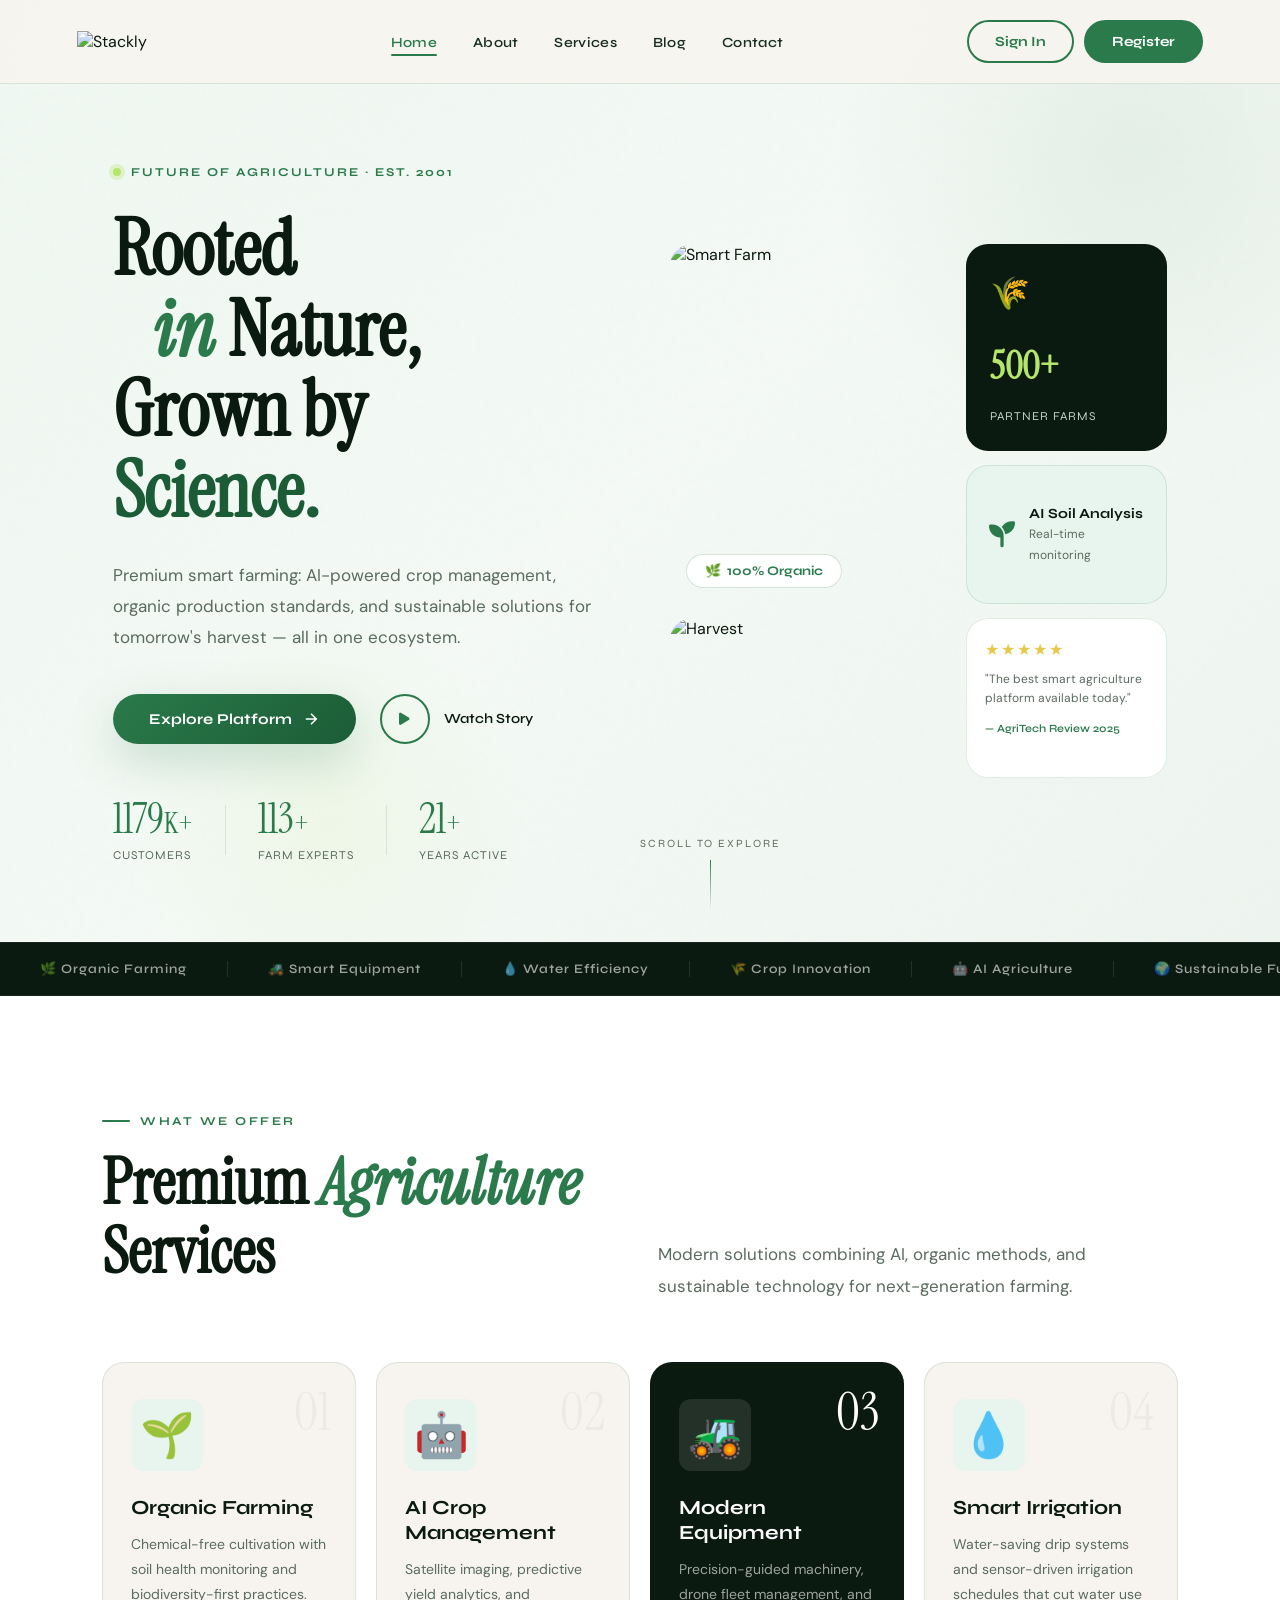
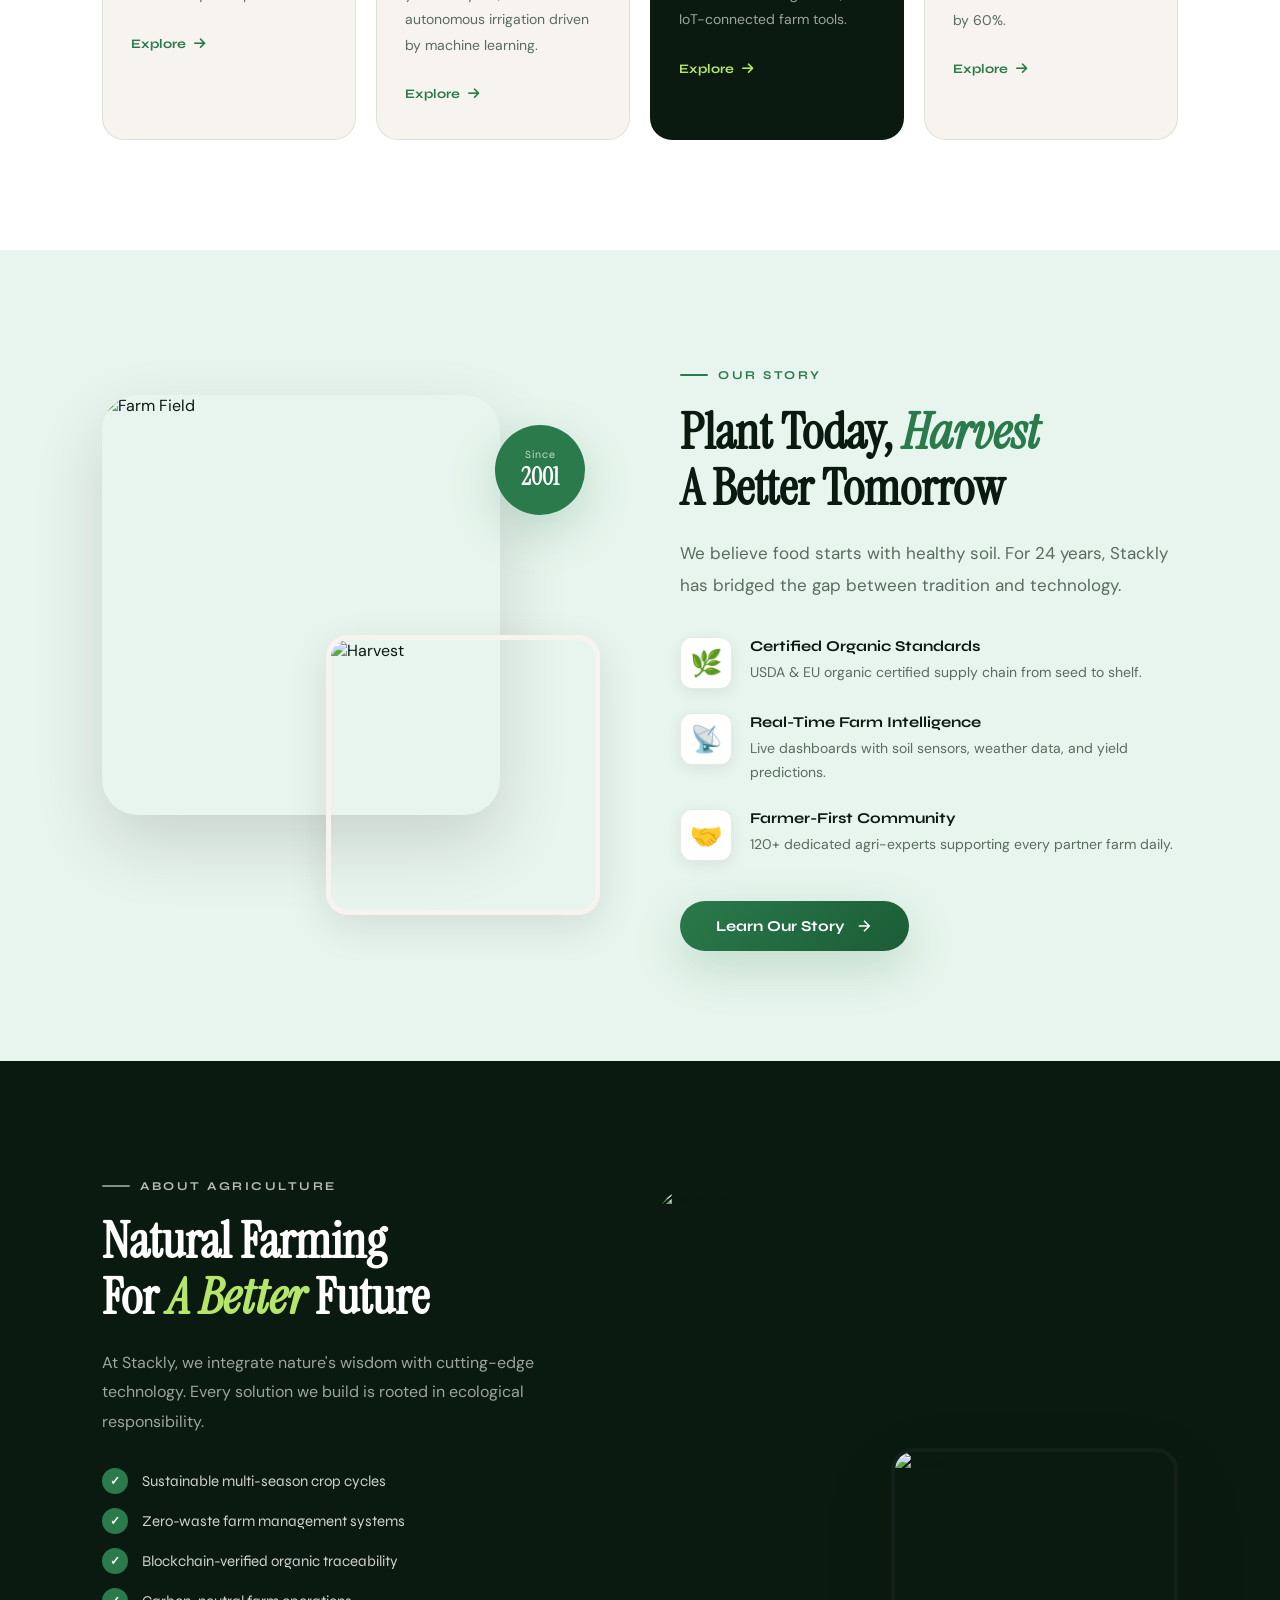
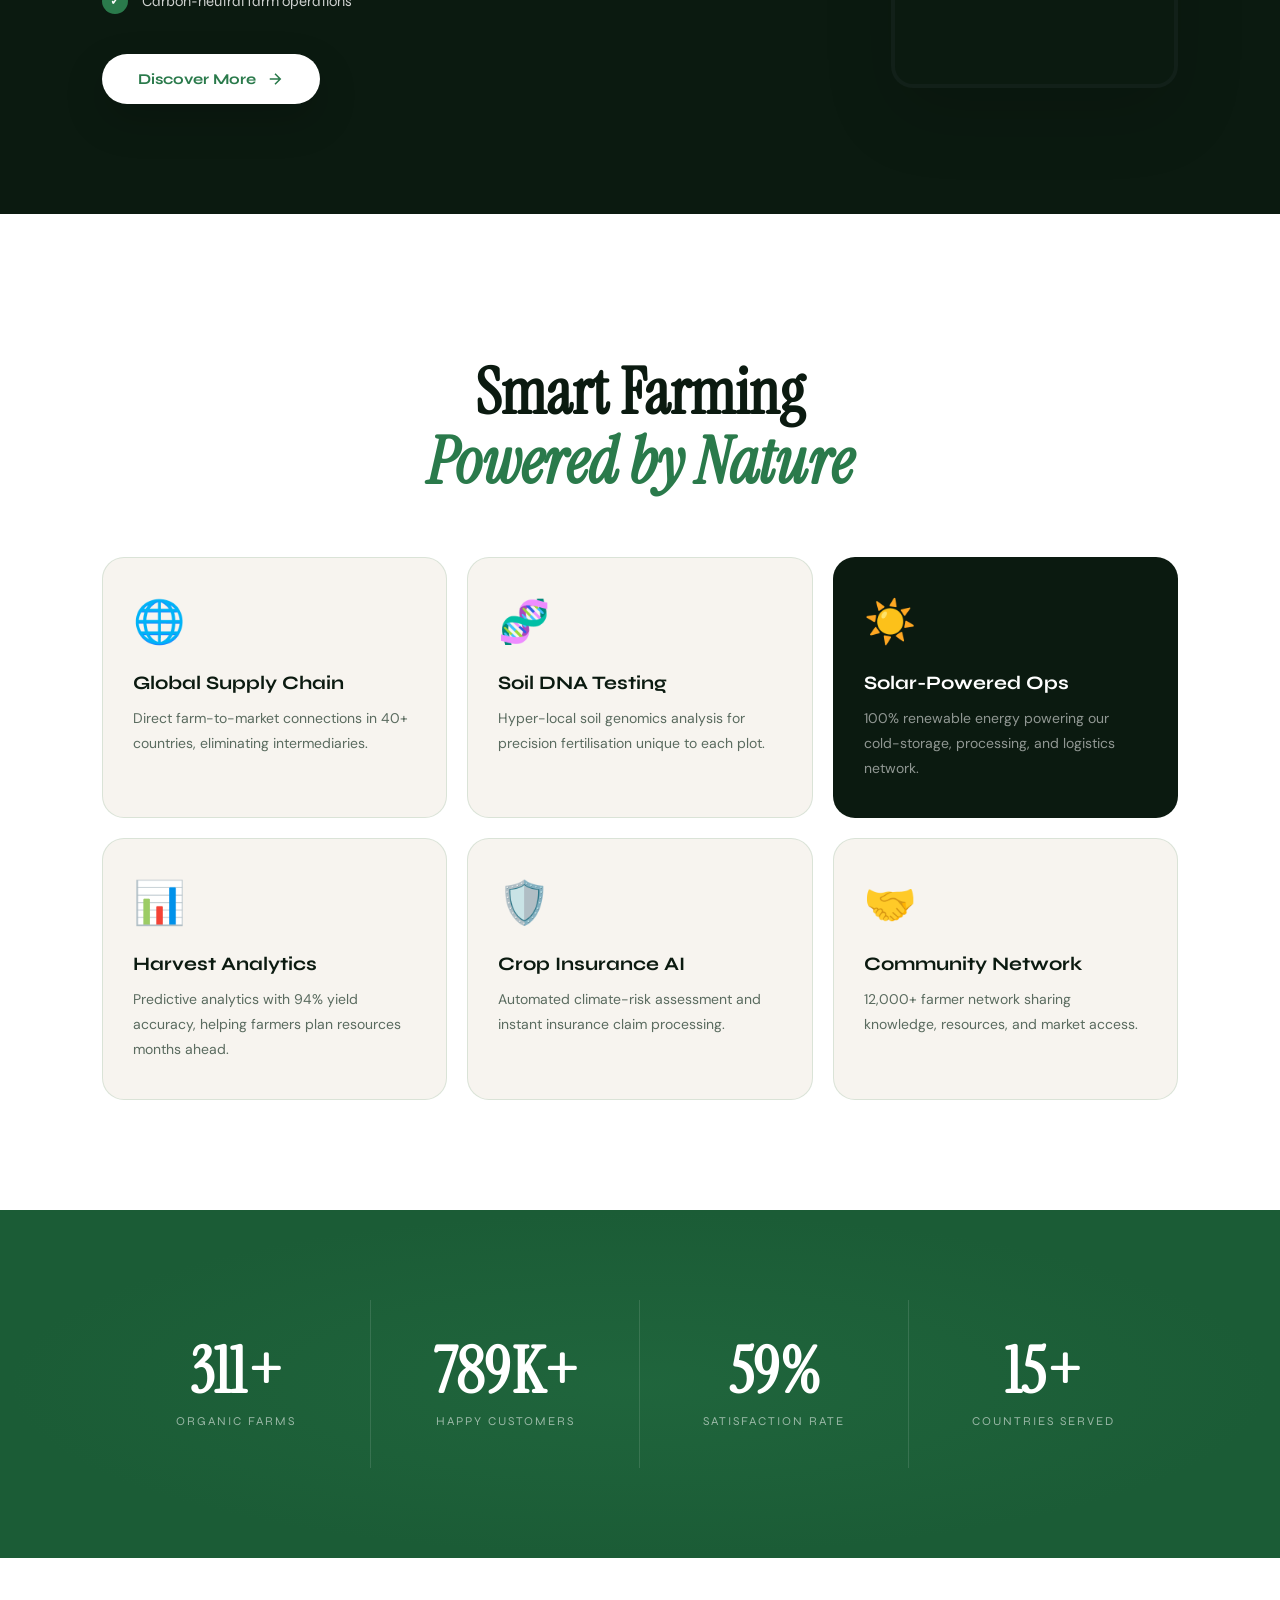
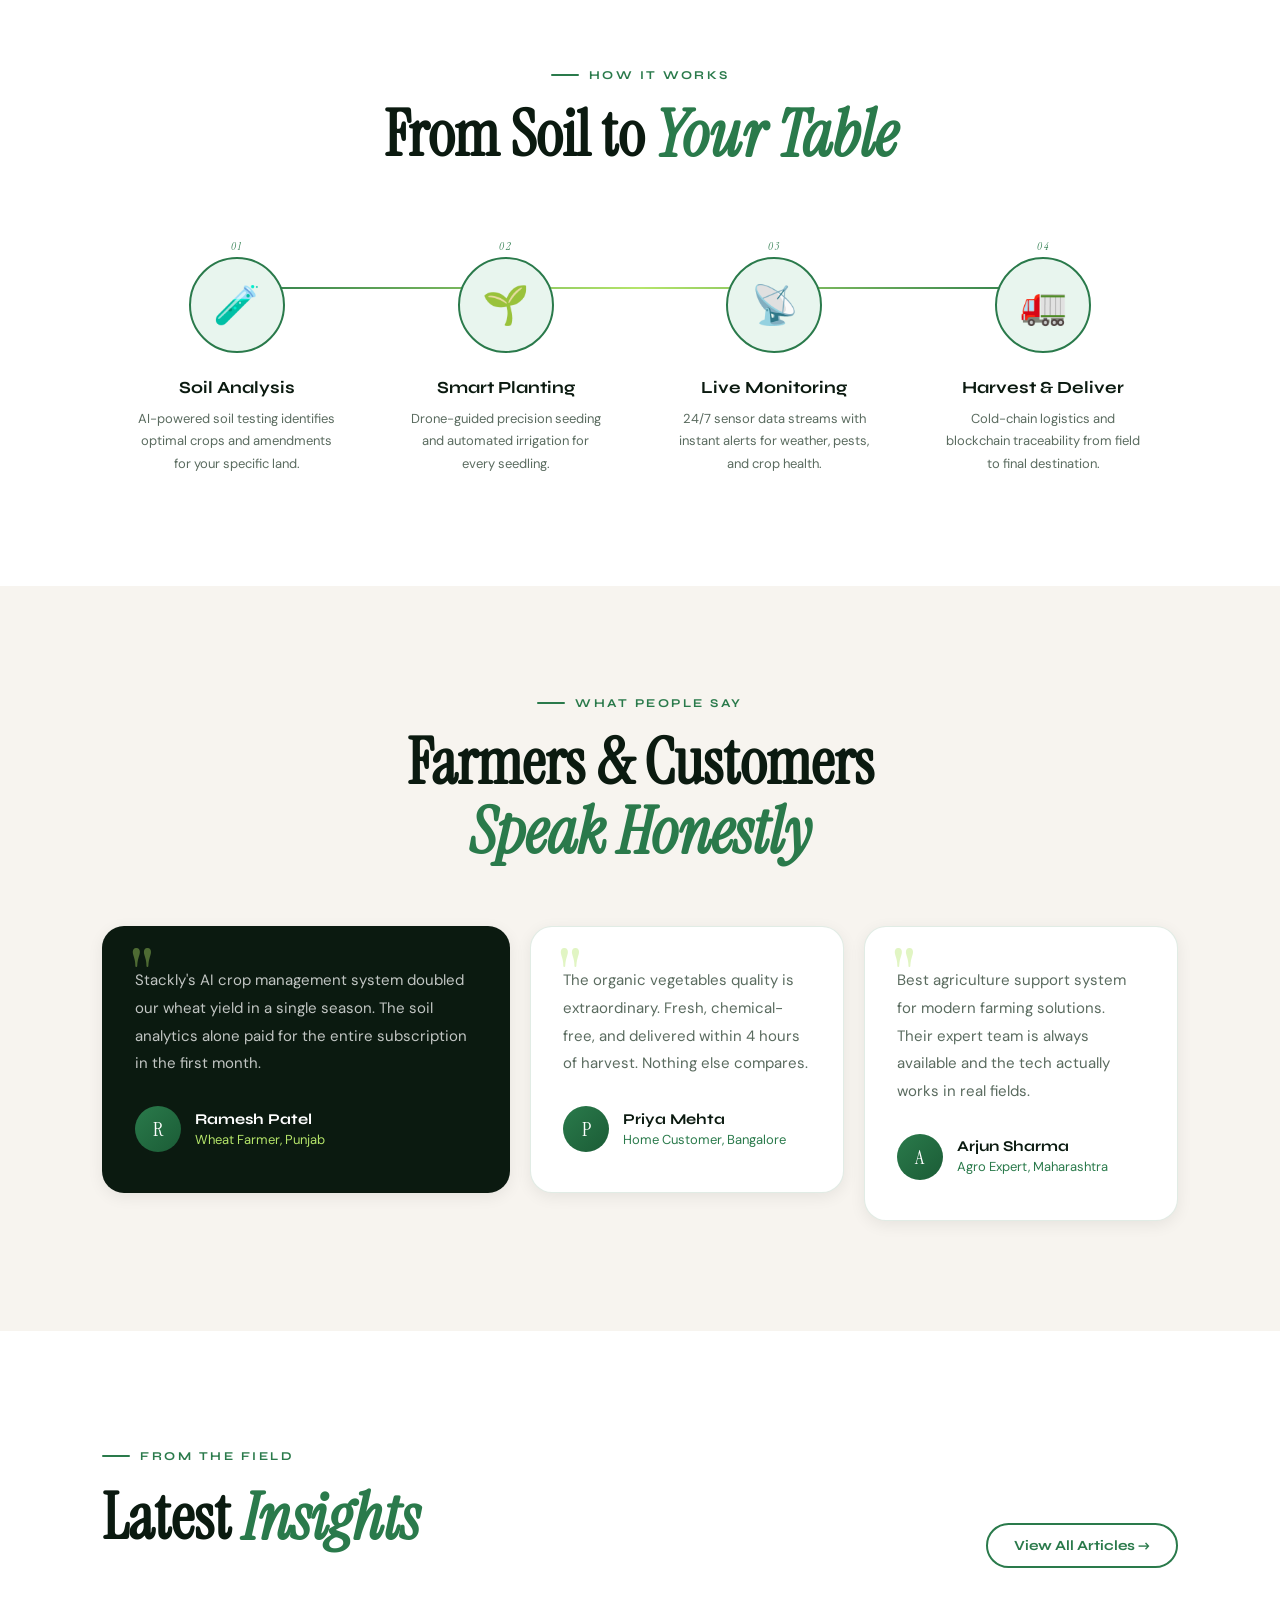
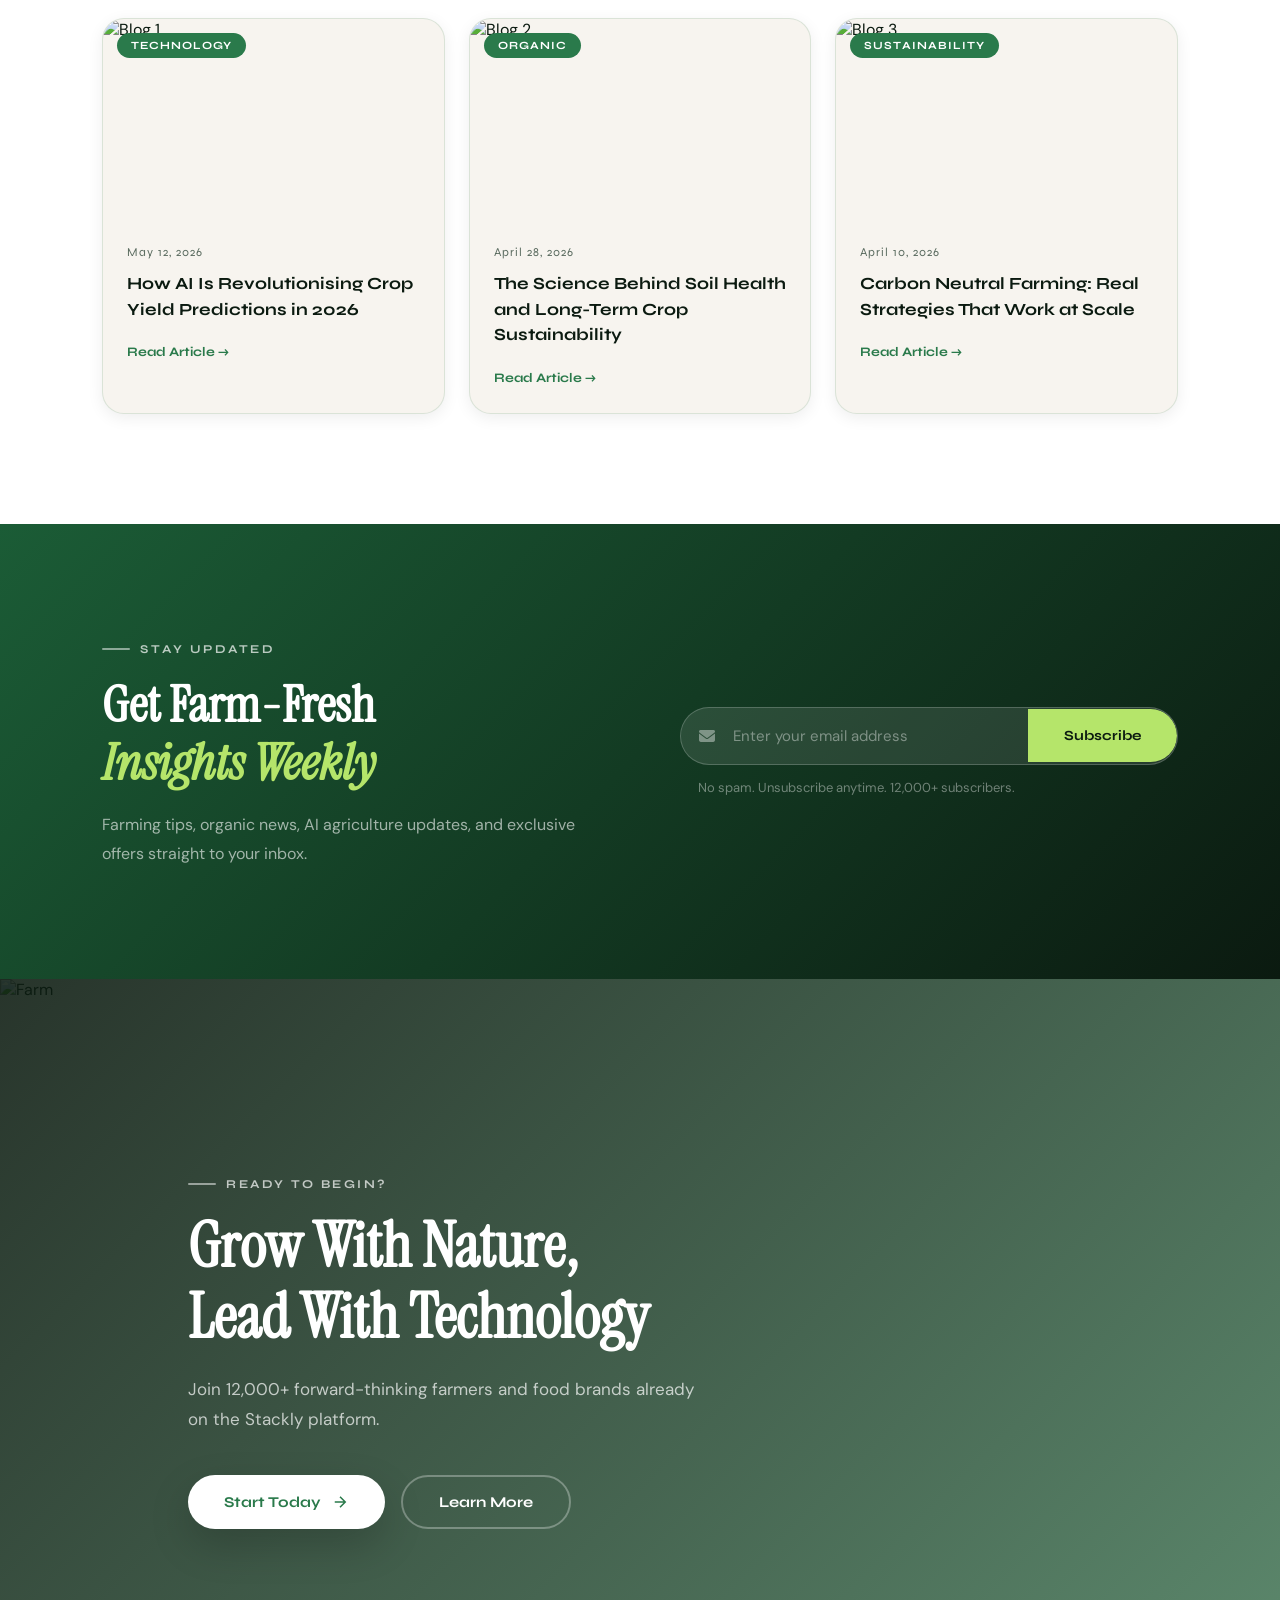
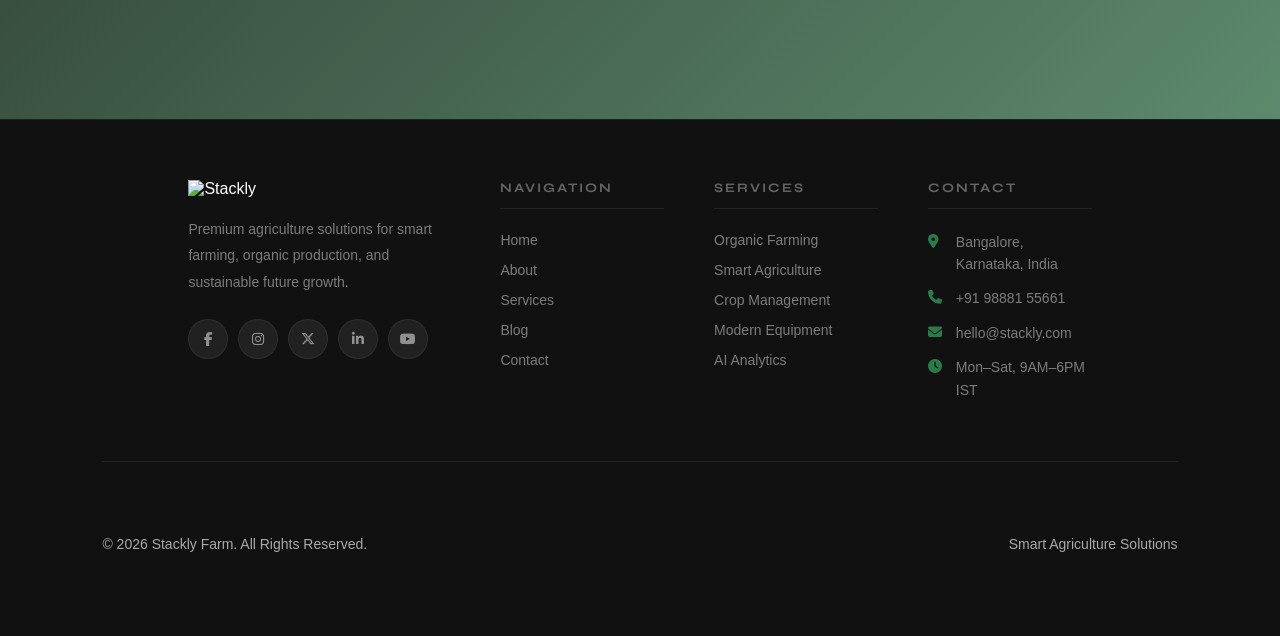
==== commit 4ab05aed: "update" ====
--- a/index.html
+++ b/index.html
@@ -329,11 +329,10 @@
   </div>
 </section>
 
-<!-- FOOTER -->
-<footer class="footer" id="footer">
+<footer class="footer">
   <div class="footer-top">
     <div class="footer-brand">
-      <img src="https://snabsolutions.in/wp-content/uploads/2026/02/stackly-snab-solutions.png" alt="Stackly">
+      <a href="index.html"><img src="https://snabsolutions.in/wp-content/uploads/2026/02/stackly-snab-solutions.png" alt="Stackly"></a>
       <p>Premium agriculture solutions for smart farming, organic production, and sustainable future growth.</p>
       <div class="social-row">
         <a href="404.html"><i class="fa-brands fa-facebook-f"></i></a>
@@ -343,11 +342,28 @@
         <a href="404.html"><i class="fa-brands fa-youtube"></i></a>
       </div>
     </div>
-    <div class="footer-links-col"><h4>Navigation</h4><ul><li><a href="index.html">Home</a></li><li><a href="about.html">About</a></li><li><a href="service.html">Services</a></li><li><a href="blog.html">Blog</a></li><li><a href="contact.html">Contact</a></li></ul></div>
-    <div class="footer-links-col"><h4>Services</h4><ul><li><a href="service.html">Organic Farming</a></li><li><a href="service.html">Smart Agriculture</a></li><li><a href="service.html">Crop Management</a></li><li><a href="service.html">Modern Equipment</a></li><li><a href="service.html">AI Analytics</a></li></ul></div>
-    <div class="footer-links-col"><h4>Contact</h4><ul class="contact-list"><li><i class="fa-solid fa-location-dot"></i> Bangalore, Karnataka, India</li><li><i class="fa-solid fa-phone"></i> +91 98881 55661</li><li><i class="fa-solid fa-envelope"></i> hello@stackly.com</li><li><i class="fa-solid fa-clock"></i> Mon–Sat, 9AM–6PM IST</li></ul></div>
-  </div>
-  <div class="footer-bottom"><p>© 2026 Stackly Farm. All Rights Reserved.</p><p>Smart Agriculture Solutions</p></div>
+    <div class="footer-links-col">
+      <h4>Navigation</h4>
+      <ul><li><a href="index.html">Home</a></li><li><a href="about.html">About</a></li><li><a href="service.html">Services</a></li><li><a href="blog.html">Blog</a></li><li><a href="contact.html">Contact</a></li></ul>
+    </div>
+    <div class="footer-links-col">
+      <h4>Services</h4>
+      <ul><li><a href="service.html">Organic Farming</a></li><li><a href="service.html">Smart Agriculture</a></li><li><a href="service.html">Crop Management</a></li><li><a href="service.html">Modern Equipment</a></li><li><a href="service.html">AI Analytics</a></li></ul>
+    </div>
+    <div class="footer-links-col">
+      <h4>Contact</h4>
+      <ul class="contact-list">
+        <li><i class="fa-solid fa-location-dot"></i> Bangalore, Karnataka, India</li>
+        <li><i class="fa-solid fa-phone"></i> +91 98881 55661</li>
+        <li><i class="fa-solid fa-envelope"></i> hello@stackly.com</li>
+        <li><i class="fa-solid fa-clock"></i> Mon–Sat, 9AM–6PM IST</li>
+      </ul>
+    </div>
+  </div>
+  <div class="footer-bottom">
+    <p>© 2026 Stackly Farm. All Rights Reserved.</p>
+    <p>Smart Agriculture Solutions</p>
+  </div>
 </footer>
 
 <script src="script.js"></script>
--- a/style.css
+++ b/style.css
@@ -1456,4 +1456,400 @@
     width:100%;
   }
 
+}
+/* ===== Footer Section ===== */
+.footer {
+    background: #111;
+    color: #fff;
+    padding: 60px 8%;
+    font-family: 'Poppins', sans-serif;
+}
+
+.footer-container {
+    display: grid;
+    grid-template-columns: repeat(auto-fit, minmax(220px, 1fr));
+    gap: 50px;
+}
+
+/* ===== Logo & Description ===== */
+.footer-logo img {
+    width: 140px;
+    margin-bottom: 20px;
+}
+
+.footer-about p {
+    color: #cfcfcf;
+    line-height: 1.8;
+    font-size: 15px;
+    max-width: 300px;
+}
+
+/* ===== Titles ===== */
+.footer h3 {
+    font-size: 18px;
+    margin-bottom: 25px;
+    position: relative;
+    font-weight: 600;
+}
+
+.footer h3::after {
+    content: "";
+    position: absolute;
+    left: 0;
+    bottom: -10px;
+    width: 60px;
+    height: 2px;
+    background: #888;
+}
+
+/* ===== Links ===== */
+.footer-links ul,
+.footer-services ul,
+.footer-contact ul {
+    list-style: none;
+    padding: 0;
+}
+
+.footer-links ul li,
+.footer-services ul li,
+.footer-contact ul li {
+    margin-bottom: 14px;
+}
+
+.footer-links ul li a,
+.footer-services ul li a {
+    color: #ddd;
+    text-decoration: none;
+    transition: 0.3s ease;
+    font-size: 15px;
+}
+
+.footer-links ul li a:hover,
+.footer-services ul li a:hover {
+    color: #c6ff00;
+    padding-left: 5px;
+}
+
+/* ===== Contact ===== */
+.footer-contact ul li {
+    color: #ddd;
+    display: flex;
+    align-items: center;
+    gap: 10px;
+    font-size: 15px;
+}
+
+/* ===== Social Icons ===== */
+.footer-social {
+    margin-top: 25px;
+    display: flex;
+    gap: 12px;
+}
+
+.footer-social a {
+    width: 42px;
+    height: 42px;
+    background: #222;
+    color: #fff;
+    display: flex;
+    align-items: center;
+    justify-content: center;
+    border-radius: 8px;
+    text-decoration: none;
+    transition: 0.3s ease;
+    font-size: 18px;
+}
+
+.footer-social a:hover {
+    background: #c6ff00;
+    color: #111;
+    transform: translateY(-4px);
+}
+
+/* ===== Bottom Bar ===== */
+.footer-bottom {
+    margin-top: 50px;
+    border-top: 1px solid #333;
+    padding-top: 20px;
+    display: flex;
+    justify-content: space-between;
+    flex-wrap: wrap;
+    gap: 10px;
+}
+
+.footer-bottom p {
+    color: #aaa;
+    font-size: 14px;
+}
+
+/* ===== Responsive ===== */
+@media (max-width: 768px) {
+    .footer {
+        padding: 50px 6%;
+    }
+
+    .footer-bottom {
+        flex-direction: column;
+        text-align: center;
+    }
+
+    .footer-about p {
+        max-width: 100%;
+    }
+}
+
+/* ══════════════════════════════
+   FOOTER
+══════════════════════════════ */
+.footer {
+  background: var(--dark2);
+  border-top: 1px solid rgba(255,255,255,0.06);
+  padding: 80px 6% 0;
+}
+
+.footer-top {
+  display: grid;
+  grid-template-columns: 1.6fr 1fr 1fr 1fr;
+  gap: 50px;
+  padding-bottom: 60px;
+  border-bottom: 1px solid rgba(255,255,255,0.07);
+}
+
+.footer-brand img {
+  width: 140px;
+  margin-bottom: 18px;
+}
+
+.footer-brand p {
+  font-size: 14px;
+  color: rgba(255,255,255,0.45);
+  line-height: 1.9;
+  max-width: 300px;
+  margin-bottom: 24px;
+}
+
+.social-row {
+  display: flex;
+  gap: 10px;
+  flex-wrap: wrap;
+}
+
+.social-row a {
+  width: 40px;
+  height: 40px;
+  border-radius: 50%;
+  display: flex;
+  align-items: center;
+  justify-content: center;
+  background: rgba(255,255,255,0.07);
+  color: rgba(255,255,255,0.5);
+  font-size: 14px;
+  border: 1px solid rgba(255,255,255,0.06);
+  transition: 0.35s;
+}
+
+.social-row a:hover {
+  background: var(--green);
+  color: white;
+  transform: translateY(-5px);
+}
+
+.footer-links-col h4 {
+  font-family: var(--font-ui);
+  font-size: 13px;
+  font-weight: 700;
+  letter-spacing: 2px;
+  text-transform: uppercase;
+  color: rgba(255,255,255,0.35);
+  margin-bottom: 22px;
+  padding-bottom: 12px;
+  border-bottom: 1px solid rgba(255,255,255,0.07);
+}
+
+.footer-links-col ul {
+  display: flex;
+  flex-direction: column;
+  gap: 12px;
+}
+
+.footer-links-col a {
+  font-size: 14px;
+  color: rgba(255,255,255,0.45);
+  transition: 0.3s;
+}
+
+.footer-links-col a:hover {
+  color: white;
+  padding-left: 5px;
+}
+
+.contact-list {
+  display: flex;
+  flex-direction: column;
+  gap: 12px;
+}
+
+.contact-list li {
+  display: flex;
+  align-items: flex-start;
+  gap: 12px;
+  font-size: 14px;
+  color: rgba(255,255,255,0.45);
+  line-height: 1.6;
+}
+
+.contact-list i {
+  color: var(--green);
+  margin-top: 3px;
+  flex-shrink: 0;
+  width: 16px;
+}
+
+.footer-bottom {
+  display: flex;
+  justify-content: space-between;
+  align-items: center;
+  padding: 24px 0;
+  font-size: 13px;
+  color: rgba(255,255,255,0.25);
+}
+
+/* ── FOOTER RESPONSIVE ── */
+@media (max-width: 1100px) {
+  .footer-top { grid-template-columns: 1fr 1fr; gap: 40px; }
+}
+
+@media (max-width: 768px) {
+  .footer-top { grid-template-columns: 1fr; gap: 36px; }
+  .footer-brand { display: flex; flex-direction: column; align-items: center; text-align: center; }
+  .footer-brand p { max-width: 100%; }
+  .social-row { justify-content: center; }
+  .footer-links-col { display: flex; flex-direction: column; align-items: center; text-align: center; }
+  .footer-links-col ul { align-items: center; }
+  .footer-links-col a:hover { padding-left: 0; }
+  .contact-list { align-items: center; }
+  .contact-list li { justify-content: center; }
+  .footer-bottom { flex-direction: column; gap: 8px; text-align: center; }
+}
+
+@media (max-width: 480px) {
+  .footer { padding: 60px 5% 0; }
+  .footer-brand img { width: 130px; }
+  .footer-links-col h4 { font-size: 12px; }
+  .footer-brand p,
+  .footer-links-col a,
+  .contact-list li,
+  .footer-bottom { font-size: 13px; }
+  .social-row a { width: 42px; height: 42px; }
+}
+/* REMOVE THE EXTRA LINE */
+.footer-bottom{
+    border-top: none;
+}
+
+/* MAKE FOOTER FULL WIDTH */
+.footer{
+    width: 100%;
+    margin: 0;
+    padding: 60px 8%;
+    background: #111;
+}
+
+/* REMOVE WHITE GAP */
+body{
+    margin: 0;
+    padding: 0;
+    overflow-x: hidden;
+}
+
+/* OPTIONAL - FULL SCREEN LOOK */
+.footer-container{
+    width: 100%;
+}
+/* ═══════════════════════════════
+   SMALL MOBILE
+═══════════════════════════════ */
+
+@media(max-width:480px){
+
+  .footer-brand img{
+    width:150px;
+  }
+
+  .footer-links-col h4{
+    font-size:1.05rem;
+  }
+
+  .footer-brand p,
+  .footer-links-col ul li,
+  .footer-bottom p{
+    font-size:.9rem;
+  }
+
+  .social-row a{
+    width:42px;
+    height:42px;
+  }
+
+}
+/* ============================================
+   STACKLY FARM — CURSOR FIX
+   1. In style.css, REMOVE "cursor: none" from body.
+   2. Add this in every page <head>:
+      <link rel="stylesheet" href="cursor-fix.css">
+============================================ */
+
+body {
+  cursor: default !important;
+}
+
+a,
+button,
+[role="button"],
+label,
+select,
+.menu-toggle,
+.hamburger,
+.close-menu,
+.cta-primary,
+.cta-ghost,
+.cta-play,
+.btn-nav,
+.btn-primary,
+.btn-outline,
+.btn-white,
+.btn-signin,
+.btn-register,
+.svc-card,
+.svc-link,
+.srv-card,
+.srv-link,
+.blog-card,
+.blog-link,
+.blog-read,
+.prod-card,
+.why-card,
+.social-row a,
+.footer-links-col a,
+.nav-links li a,
+.mobile-nav a,
+.mobile-buttons a,
+.play-circle,
+.nl-input-wrap button,
+.register,
+.hero-btn,
+input[type="submit"],
+input[type="button"],
+input[type="checkbox"],
+input[type="radio"] {
+  cursor: pointer !important;
+}
+
+input[type="text"],
+input[type="email"],
+input[type="password"],
+input[type="tel"],
+input[type="search"],
+textarea {
+  cursor: text !important;
 }
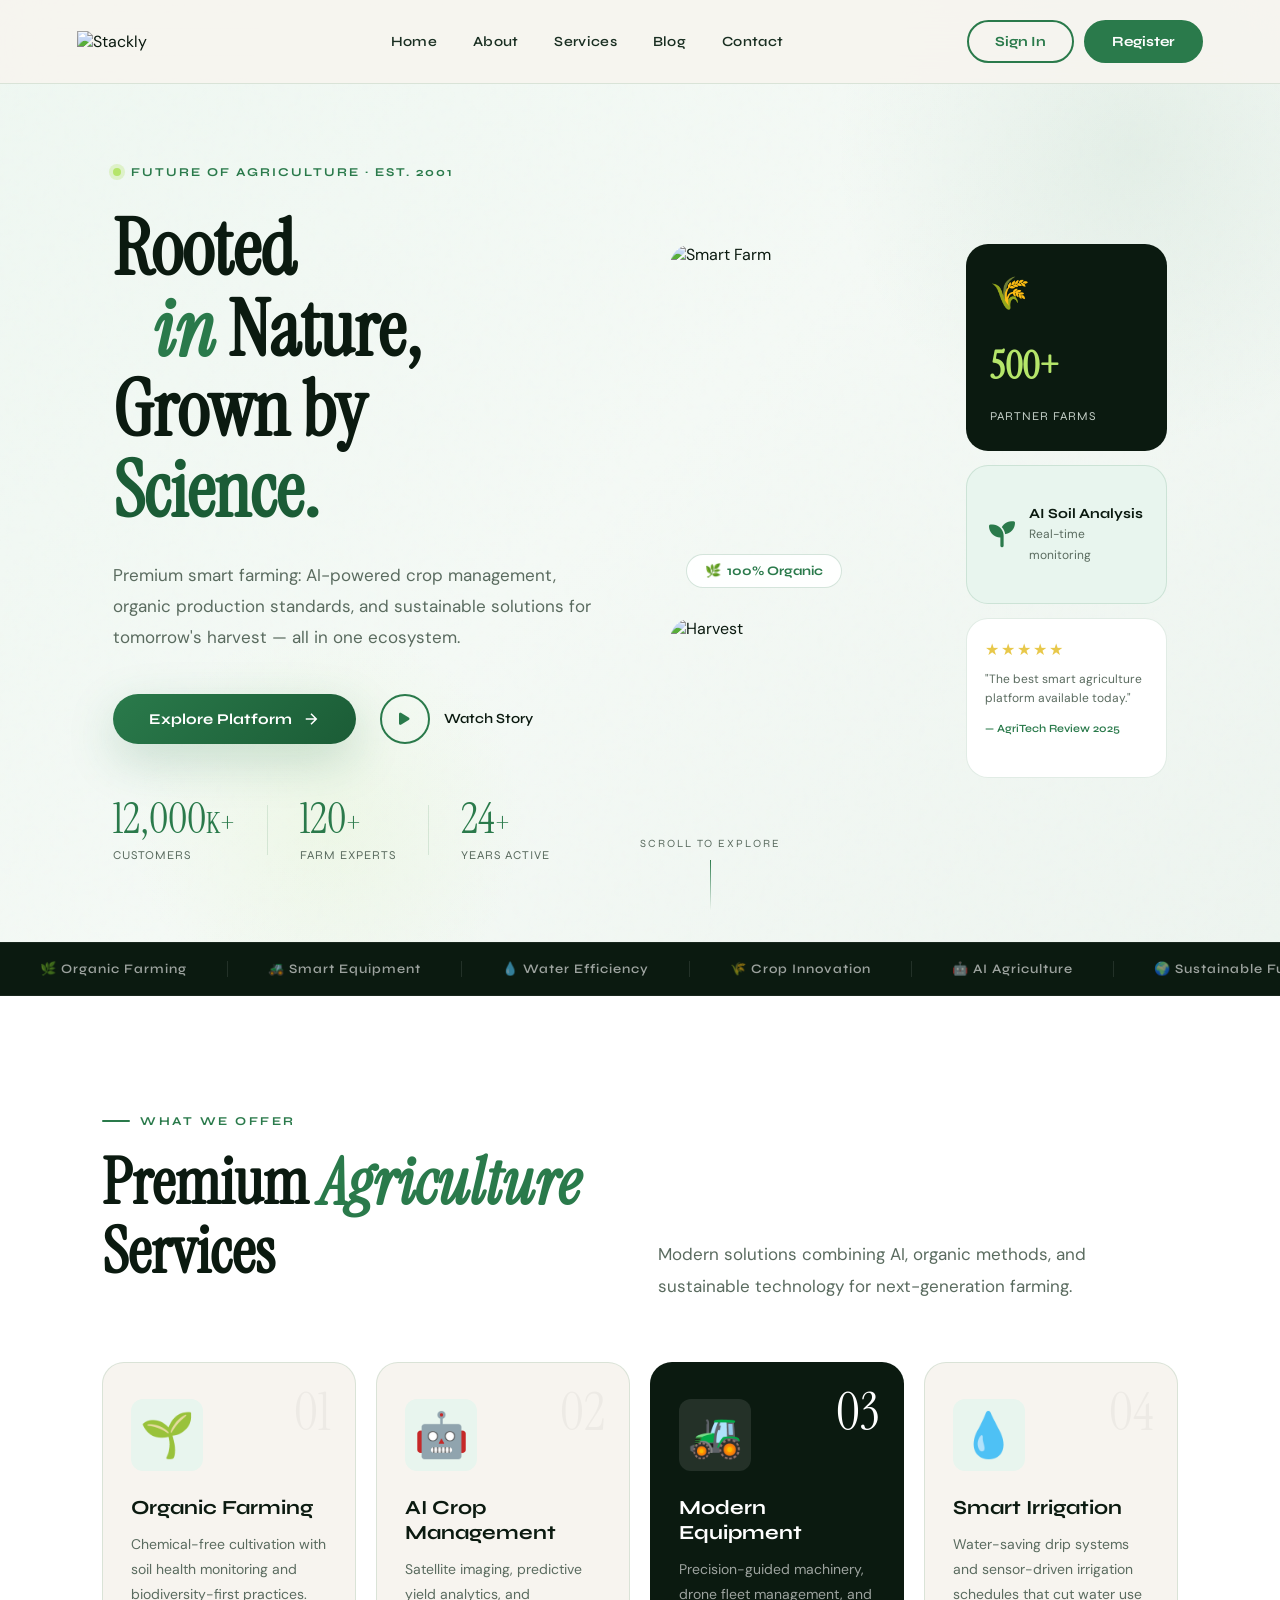
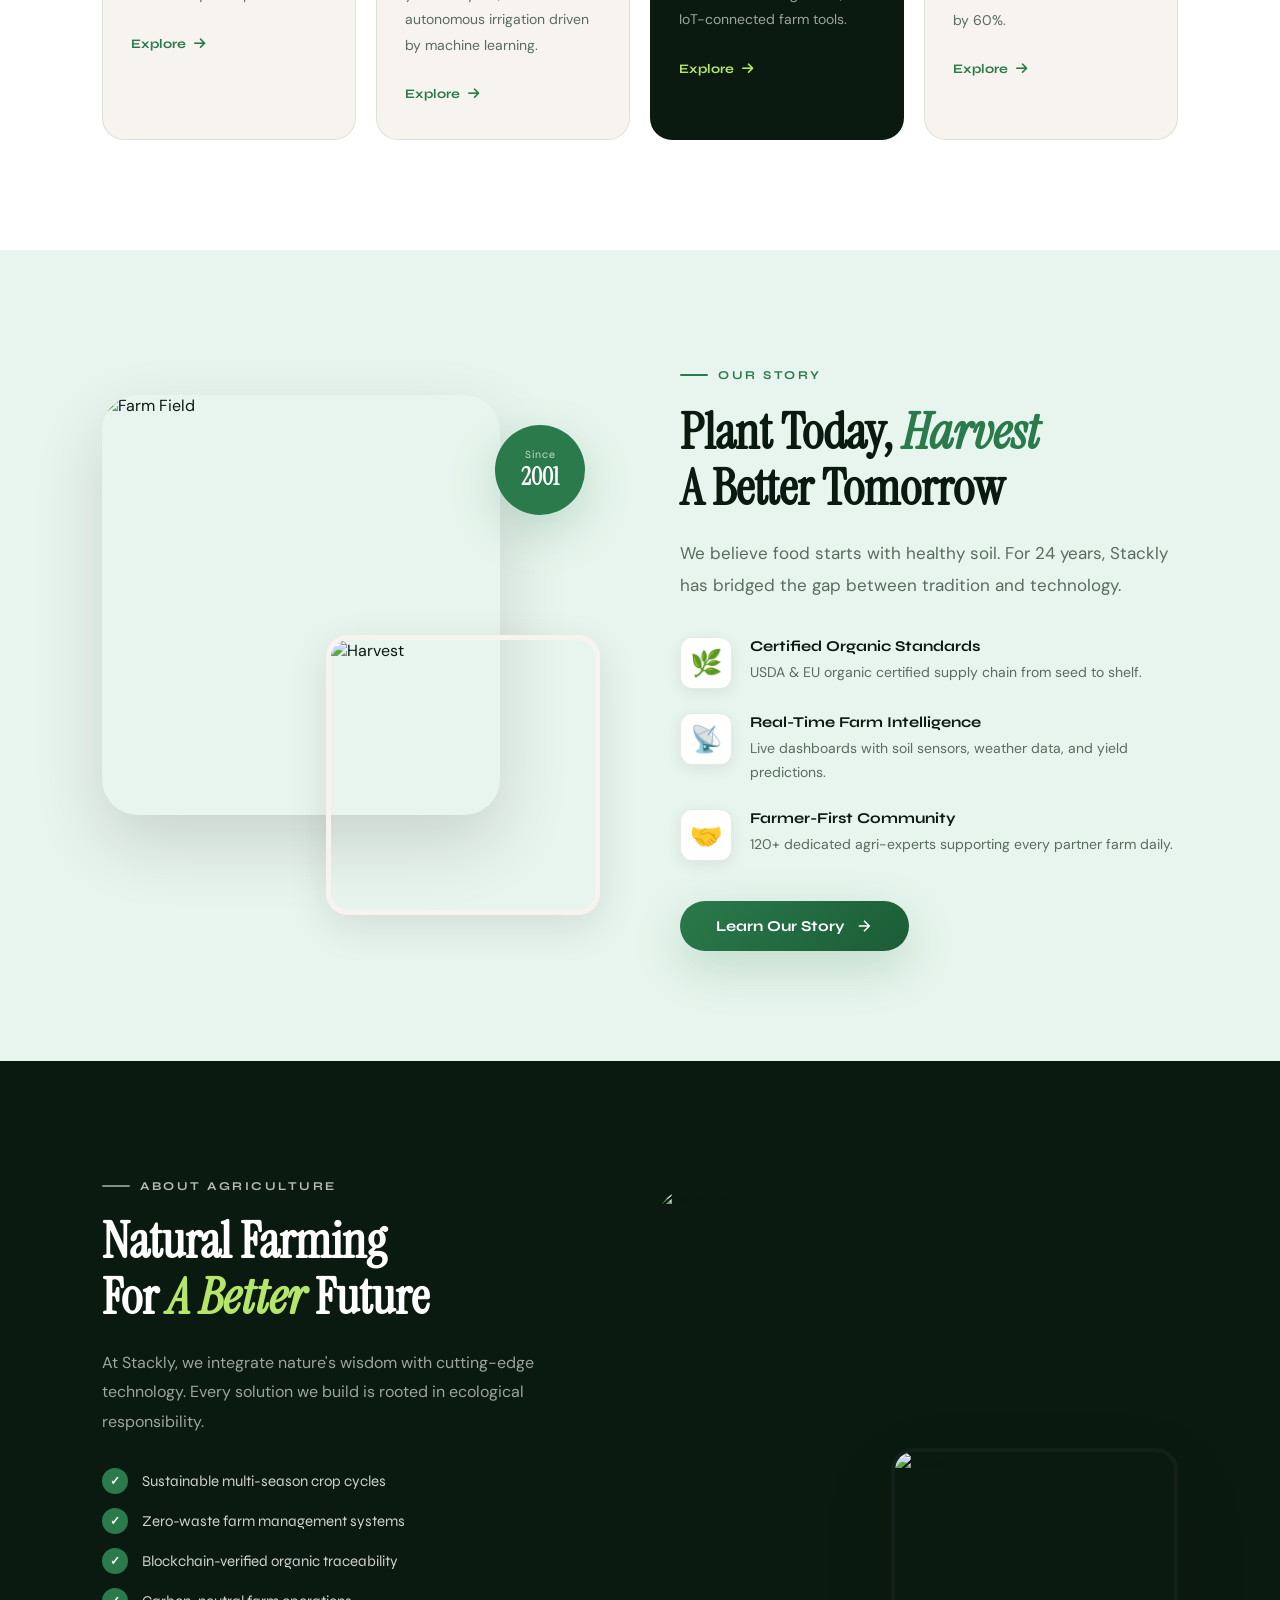
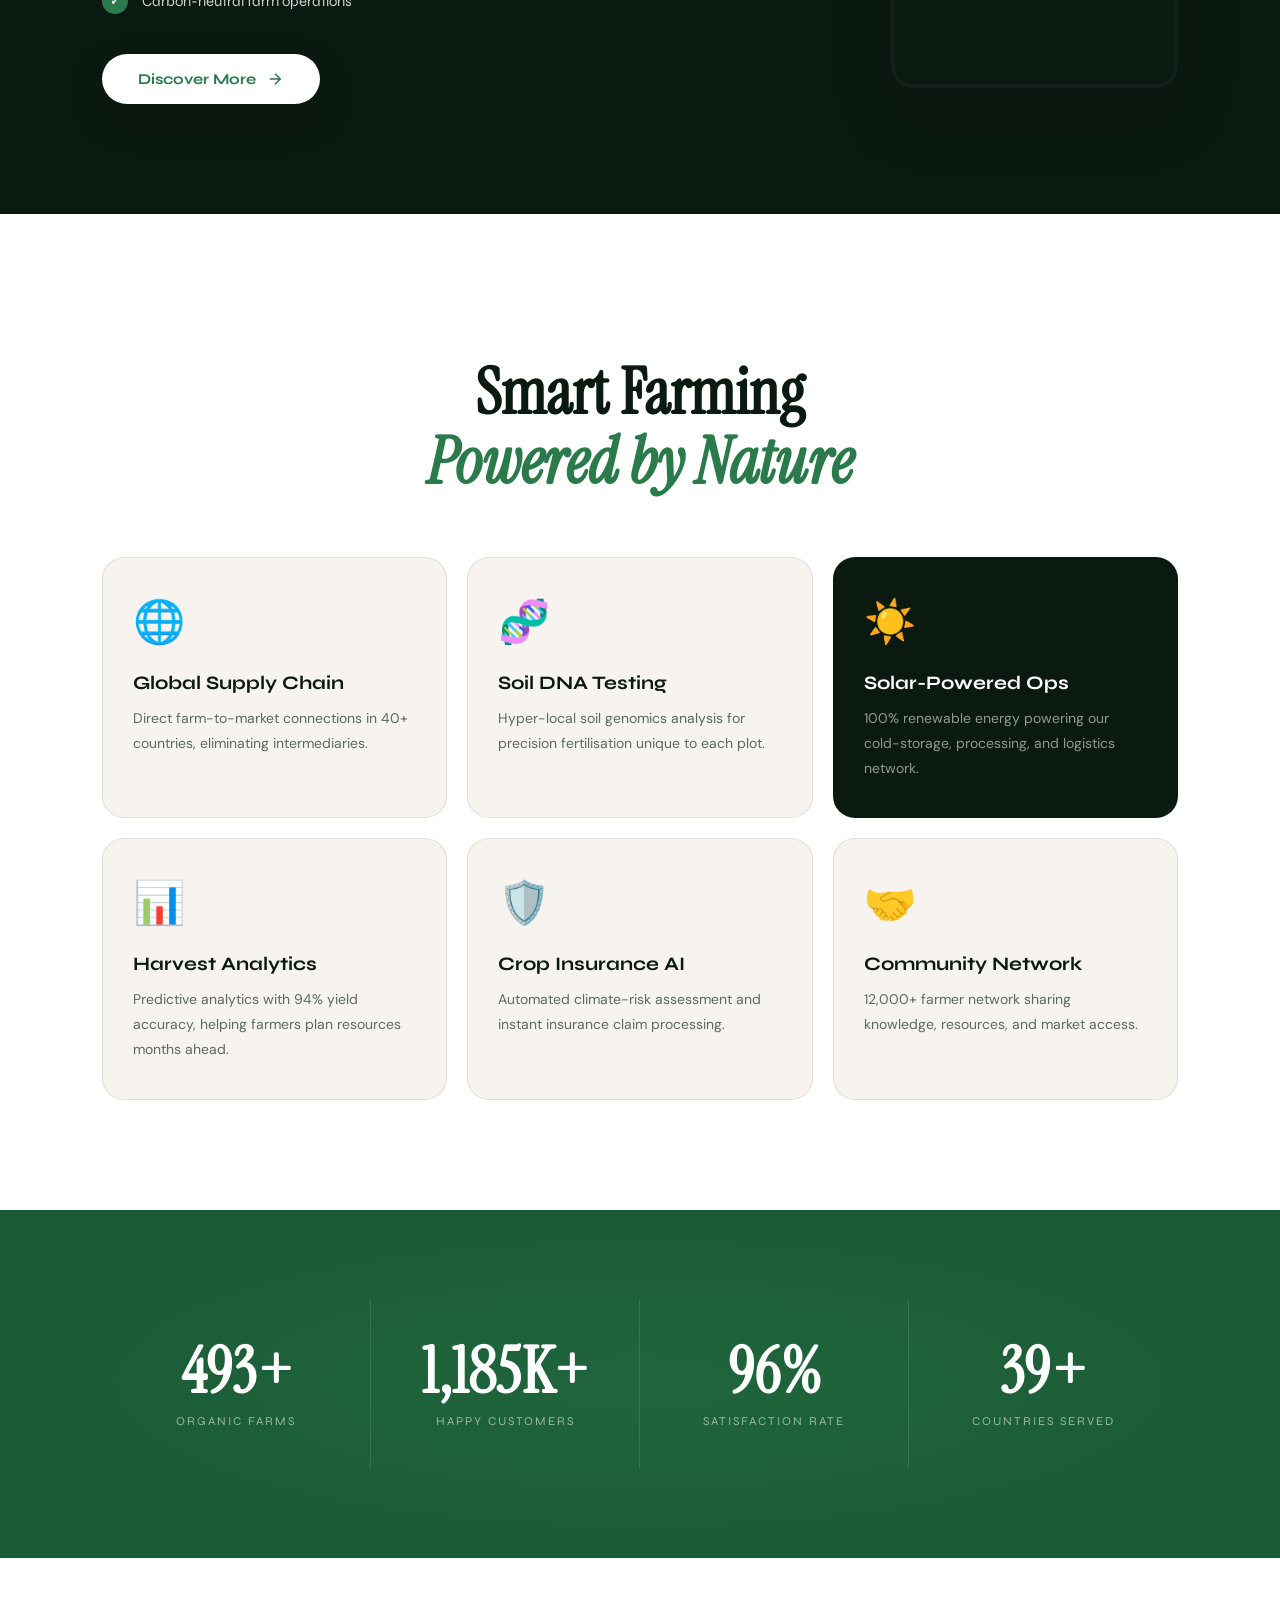
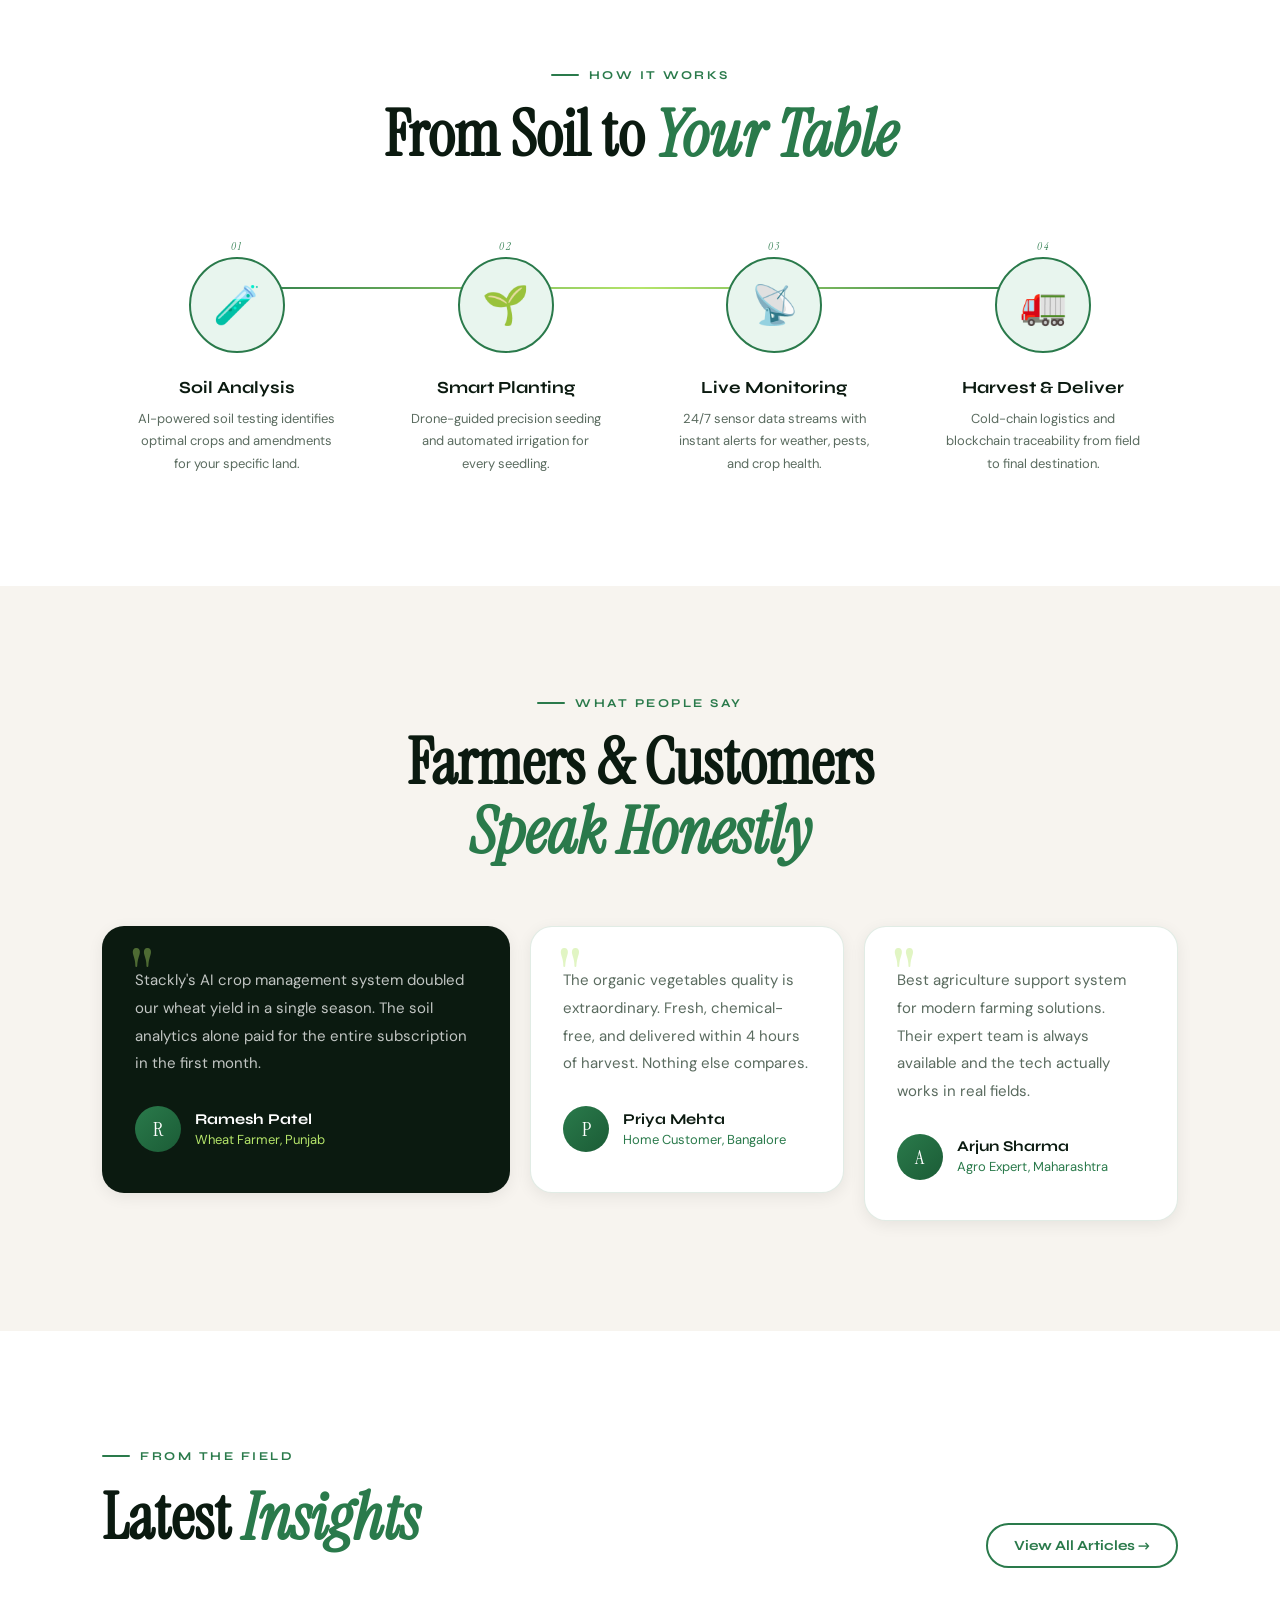
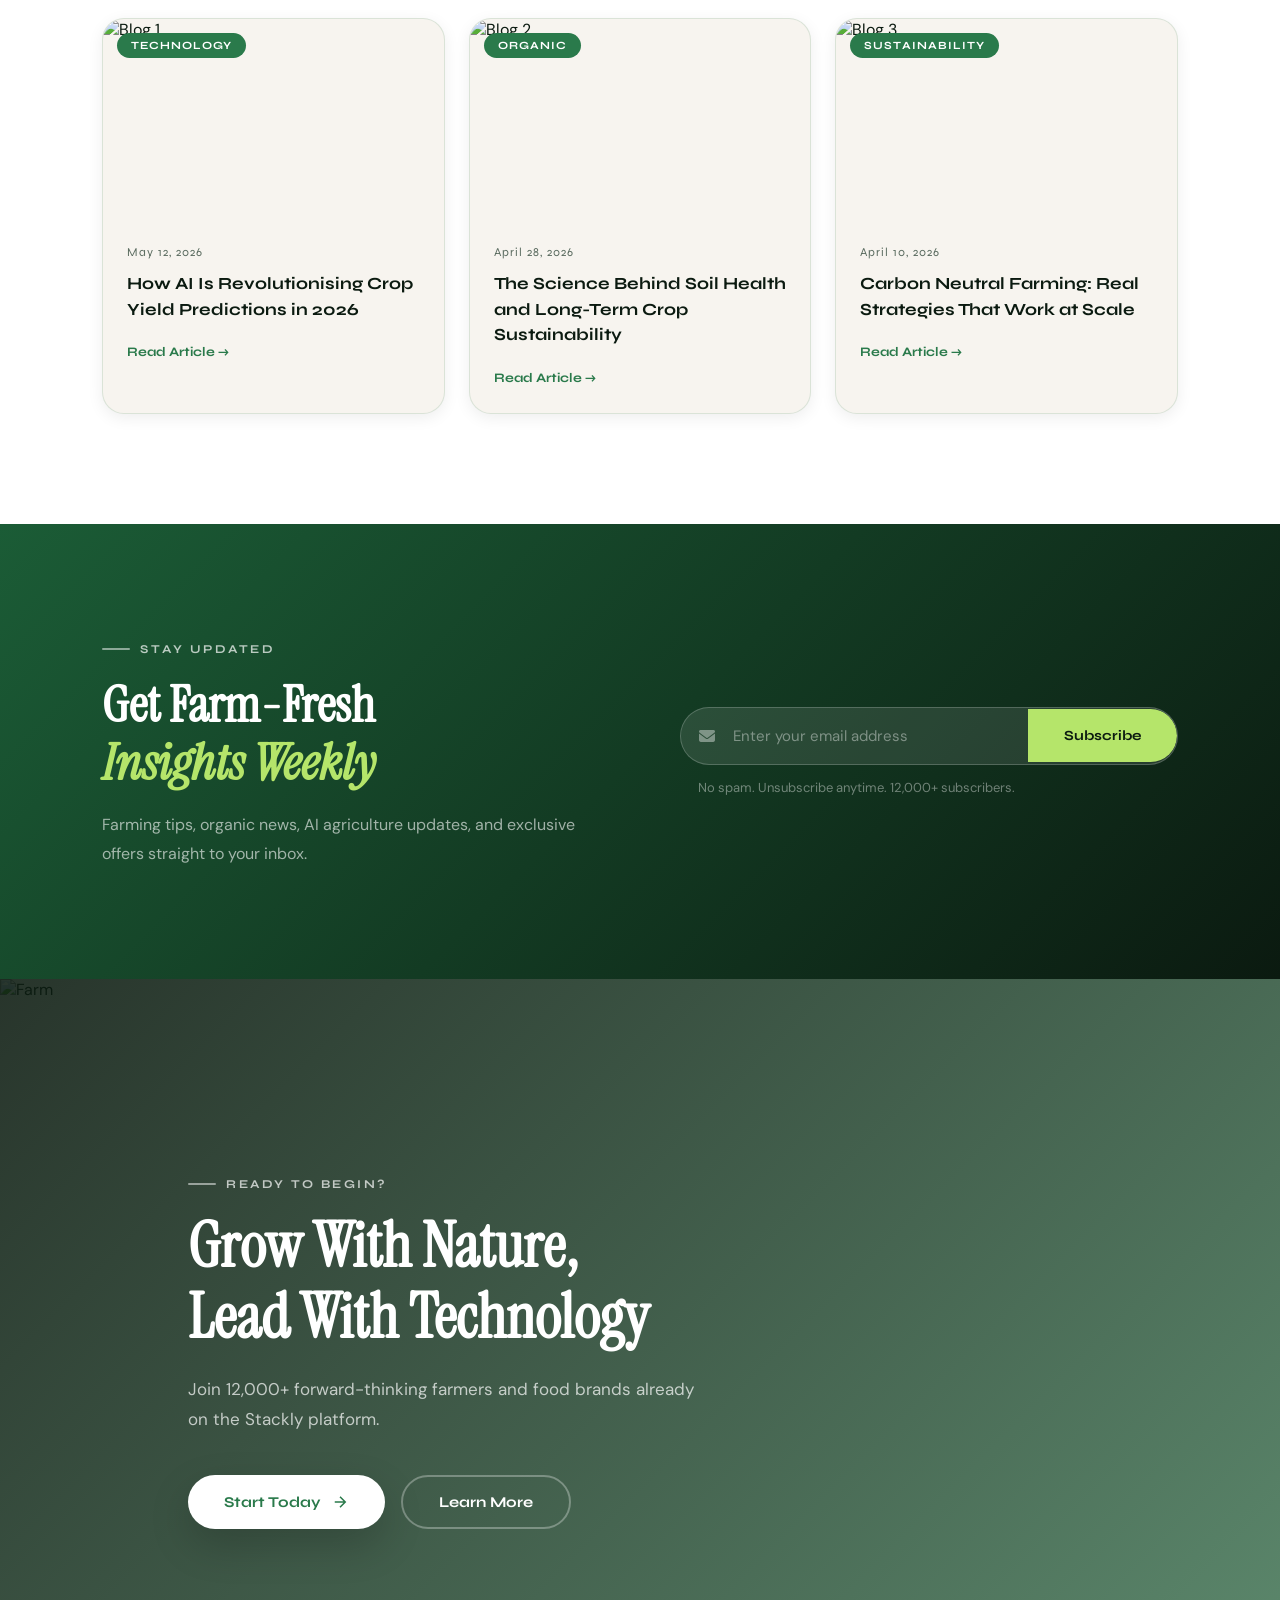
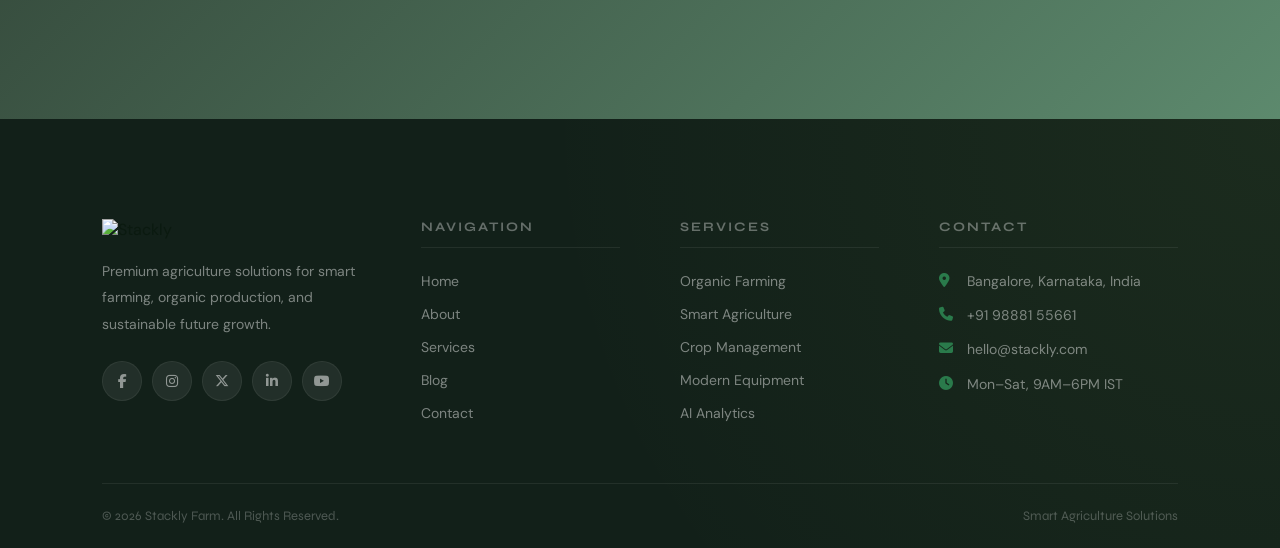
==== commit 12bb95bf: "update" ====
--- a/index.html
+++ b/index.html
@@ -4,76 +4,72 @@
   <meta charset="UTF-8">
   <meta name="viewport" content="width=device-width, initial-scale=1.0">
   <title>Stackly Farm — Future of Agriculture</title>
+  <link rel="stylesheet" href="shared.css">
   <link rel="stylesheet" href="style.css">
-  <link rel="stylesheet" href="mobile-menu.css">
   <link rel="preconnect" href="https://fonts.googleapis.com">
   <link href="https://fonts.googleapis.com/css2?family=Syne:wght@400;600;700;800&family=Instrument+Serif:ital@0;1&family=DM+Sans:ital,opsz,wght@0,9..40,300;0,9..40,400;0,9..40,500;1,9..40,300&display=swap" rel="stylesheet">
   <link rel="stylesheet" href="https://cdnjs.cloudflare.com/ajax/libs/font-awesome/6.5.2/css/all.min.css">
 </head>
 <body>
 
-<!-- CURSOR -->
-<div class="cursor-dot"></div>
-<div class="cursor-ring"></div>
-
-<!-- OVERLAY -->
-<div class="menu-overlay"></div>
+<!-- ══ PAGE LOADER ══ -->
+<div id="page-loader">
+  <div class="loader-curtain"></div>
+  <div class="loader-inner">
+    <div class="loader-icon">🌾</div>
+    <div class="loader-brand">Stack<em>ly</em></div>
+    <div class="loader-bar-wrap">
+      <div class="loader-bar-fill"></div>
+    </div>
+    <div class="loader-tag">Future of Agriculture</div>
+    <div class="loader-dots">
+      <span></span><span></span><span></span>
+    </div>
+  </div>
+</div>
 
 <!-- ══ DESKTOP HEADER ══ -->
-<header id="header">
-  <nav class="navbar">
-    <a href="index.html" class="logo">
-      <img src="https://snabsolutions.in/wp-content/uploads/2026/02/stackly-snab-solutions.png" alt="Stackly" loading="eager">
+<header class="site-header" id="siteHeader">
+  <nav class="site-navbar">
+    <a href="index.html" class="site-logo">
+      <img src="https://snabsolutions.in/wp-content/uploads/2026/02/stackly-snab-solutions.png" alt="Stackly">
     </a>
-
-    <ul class="nav-links" id="navLinks">
-      <button class="close-menu" id="closeMenu" aria-label="Close menu"><i class="fa-solid fa-xmark"></i></button>
-      <li><a href="index.html" class="active">Home</a></li>
-      <li><a href="about.html">About</a></li>
-      <li><a href="service.html">Services</a></li>
-      <li><a href="blog.html">Blog</a></li>
-      <li><a href="contact.html">Contact</a></li>
-      <li class="mobile-auth-li">
-        <a href="login.html" class="btn-nav">Sign In</a>
-        <a href="register.html" class="btn-nav solid">Register</a>
-      </li>
-    </ul>
-
-    <div class="auth-buttons">
+    <div class="site-nav-links">
+      <a href="index.html" >Home</a>
+      <a href="about.html">About</a>
+      <a href="service.html">Services</a>
+      <a href="blog.html">Blog</a>
+      <a href="contact.html">Contact</a>
+    </div>
+    <div class="site-auth-buttons">
       <a href="login.html" class="btn-nav">Sign In</a>
       <a href="register.html" class="btn-nav solid">Register</a>
     </div>
-
-    <button class="menu-toggle" id="menuToggle" aria-label="Open menu">
-      <span class="bar"></span>
-      <span class="bar"></span>
-      <span class="bar"></span>
-    </button>
   </nav>
 </header>
 
 <!-- ══ MOBILE HEADER ══ -->
-<div class="mobile-header">
-  <a href="index.html" class="mobile-logo">
+<div class="site-mobile-header">
+  <a href="index.html" class="site-mobile-logo">
     <img src="https://snabsolutions.in/wp-content/uploads/2026/02/stackly-snab-solutions.png" alt="Stackly">
   </a>
-  <button class="hamburger" aria-label="Open menu">
+  <button class="site-hamburger" aria-label="Open menu">
     <span></span><span></span><span></span>
   </button>
 </div>
 
 <!-- ══ MOBILE MENU ══ -->
-<div class="mobile-menu" role="dialog" aria-modal="true">
-  <div class="mobile-menu-inner">
-    <div class="close-menu" aria-label="Close menu"><i class="fa-solid fa-xmark"></i></div>
-    <nav class="mobile-nav">
+<div class="site-mobile-menu" role="dialog" aria-modal="true">
+  <div class="site-mobile-menu-inner">
+    <div class="site-close-menu"><i class="fa-solid fa-xmark"></i></div>
+    <nav class="site-mobile-nav">
       <a href="index.html" class="active">Home</a>
       <a href="about.html">About</a>
       <a href="service.html">Services</a>
       <a href="blog.html">Blog</a>
       <a href="contact.html">Contact</a>
     </nav>
-    <div class="mobile-buttons">
+    <div class="site-mobile-buttons">
       <a href="login.html" class="btn-signin">Sign In</a>
       <a href="register.html" class="btn-register">Register</a>
     </div>
@@ -81,7 +77,7 @@
 </div>
 
 <!-- ══════════════════════════════
-     HERO — SPLIT BENTO LAYOUT
+     HERO
 ══════════════════════════════ -->
 <section class="hero" id="hero">
   <div class="hero-bg-grain"></div>
@@ -118,17 +114,17 @@
 
     <div class="hero-stats">
       <div class="stat-item">
-        <span class="count-up" data-target="12000">1179</span><small>K+</small>
+        <span class="count-up" data-target="12000">0</span><small>K+</small>
         <p>Customers</p>
       </div>
       <div class="stat-divider"></div>
       <div class="stat-item">
-        <span class="count-up" data-target="120">113</span><small>+</small>
+        <span class="count-up" data-target="120">0</span><small>+</small>
         <p>Farm Experts</p>
       </div>
       <div class="stat-divider"></div>
       <div class="stat-item">
-        <span class="count-up" data-target="24">21</span><small>+</small>
+        <span class="count-up" data-target="24">0</span><small>+</small>
         <p>Years Active</p>
       </div>
     </div>
@@ -258,10 +254,10 @@
 <section class="impact-section">
   <div class="impact-bg"></div>
   <div class="impact-grid">
-    <div class="impact-item reveal-up"><h2><span class="count-up" data-target="500">436</span>+</h2><p>Organic Farms</p></div>
-    <div class="impact-item reveal-up" style="transition-delay:.1s"><h2><span class="count-up" data-target="1200">1106</span>K+</h2><p>Happy Customers</p></div>
-    <div class="impact-item reveal-up" style="transition-delay:.2s"><h2><span class="count-up" data-target="98">83</span>%</h2><p>Satisfaction Rate</p></div>
-    <div class="impact-item reveal-up" style="transition-delay:.3s"><h2><span class="count-up" data-target="40">21</span>+</h2><p>Countries Served</p></div>
+    <div class="impact-item reveal-up"><h2><span class="count-up" data-target="500">0</span>+</h2><p>Organic Farms</p></div>
+    <div class="impact-item reveal-up" style="transition-delay:.1s"><h2><span class="count-up" data-target="1200">0</span>K+</h2><p>Happy Customers</p></div>
+    <div class="impact-item reveal-up" style="transition-delay:.2s"><h2><span class="count-up" data-target="98">0</span>%</h2><p>Satisfaction Rate</p></div>
+    <div class="impact-item reveal-up" style="transition-delay:.3s"><h2><span class="count-up" data-target="40">0</span>+</h2><p>Countries Served</p></div>
   </div>
 </section>
 
@@ -293,7 +289,7 @@
 <section class="blog-section" id="blog">
   <div class="blog-header">
     <div><div class="sec-label reveal-up">From the Field</div><h2 class="sec-title reveal-up">Latest <em>Insights</em></h2></div>
-    <a href="blog.html" class="cta-ghost reveal-up">View All Articles →</a>
+    <a href="blog.html" class="cta-ghost dark reveal-up">View All Articles →</a>
   </div>
   <div class="blog-grid">
     <div class="blog-card reveal-left"><div class="blog-img"><img src="https://images.unsplash.com/photo-1625246333195-78d9c38ad449?fm=webp&q=80&w=600" alt="Blog 1"><span class="blog-cat">Technology</span></div><div class="blog-body"><span class="blog-date">May 12, 2026</span><h3>How AI Is Revolutionising Crop Yield Predictions in 2026</h3><a href="blog.html" class="blog-read">Read Article →</a></div></div>
@@ -329,30 +325,43 @@
   </div>
 </section>
 
-<footer class="footer">
-  <div class="footer-top">
+<!-- ══ SHARED FOOTER ══ -->
+<footer class="site-footer">
+  <div class="site-footer-top">
     <div class="footer-brand">
       <a href="index.html"><img src="https://snabsolutions.in/wp-content/uploads/2026/02/stackly-snab-solutions.png" alt="Stackly"></a>
       <p>Premium agriculture solutions for smart farming, organic production, and sustainable future growth.</p>
-      <div class="social-row">
-        <a href="404.html"><i class="fa-brands fa-facebook-f"></i></a>
-        <a href="404.html"><i class="fa-brands fa-instagram"></i></a>
-        <a href="404.html"><i class="fa-brands fa-x-twitter"></i></a>
-        <a href="404.html"><i class="fa-brands fa-linkedin-in"></i></a>
-        <a href="404.html"><i class="fa-brands fa-youtube"></i></a>
-      </div>
-    </div>
-    <div class="footer-links-col">
+      <div class="footer-social-row">
+        <a href="#"><i class="fa-brands fa-facebook-f"></i></a>
+        <a href="#"><i class="fa-brands fa-instagram"></i></a>
+        <a href="#"><i class="fa-brands fa-x-twitter"></i></a>
+        <a href="#"><i class="fa-brands fa-linkedin-in"></i></a>
+        <a href="#"><i class="fa-brands fa-youtube"></i></a>
+      </div>
+    </div>
+    <div class="footer-col">
       <h4>Navigation</h4>
-      <ul><li><a href="index.html">Home</a></li><li><a href="about.html">About</a></li><li><a href="service.html">Services</a></li><li><a href="blog.html">Blog</a></li><li><a href="contact.html">Contact</a></li></ul>
-    </div>
-    <div class="footer-links-col">
+      <ul>
+        <li><a href="index.html">Home</a></li>
+        <li><a href="about.html">About</a></li>
+        <li><a href="service.html">Services</a></li>
+        <li><a href="blog.html">Blog</a></li>
+        <li><a href="contact.html">Contact</a></li>
+      </ul>
+    </div>
+    <div class="footer-col">
       <h4>Services</h4>
-      <ul><li><a href="service.html">Organic Farming</a></li><li><a href="service.html">Smart Agriculture</a></li><li><a href="service.html">Crop Management</a></li><li><a href="service.html">Modern Equipment</a></li><li><a href="service.html">AI Analytics</a></li></ul>
-    </div>
-    <div class="footer-links-col">
+      <ul>
+        <li><a href="service.html">Organic Farming</a></li>
+        <li><a href="service.html">Smart Agriculture</a></li>
+        <li><a href="service.html">Crop Management</a></li>
+        <li><a href="service.html">Modern Equipment</a></li>
+        <li><a href="service.html">AI Analytics</a></li>
+      </ul>
+    </div>
+    <div class="footer-col">
       <h4>Contact</h4>
-      <ul class="contact-list">
+      <ul class="footer-contact-list">
         <li><i class="fa-solid fa-location-dot"></i> Bangalore, Karnataka, India</li>
         <li><i class="fa-solid fa-phone"></i> +91 98881 55661</li>
         <li><i class="fa-solid fa-envelope"></i> hello@stackly.com</li>
@@ -360,13 +369,13 @@
       </ul>
     </div>
   </div>
-  <div class="footer-bottom">
+  <div class="site-footer-bottom">
     <p>© 2026 Stackly Farm. All Rights Reserved.</p>
     <p>Smart Agriculture Solutions</p>
   </div>
 </footer>
 
+<script src="shared.js"></script>
 <script src="script.js"></script>
-
 </body>
 </html>
--- a/shared.css
+++ b/shared.css
@@ -0,0 +1,706 @@
+/* ============================================
+   STACKLY FARM — SHARED.CSS
+   Unified design system for all pages
+   Tokens · Loader · Header · Footer · Animations
+============================================ */
+
+@import url('https://fonts.googleapis.com/css2?family=Syne:wght@400;600;700;800&family=Instrument+Serif:ital@0;1&family=DM+Sans:ital,opsz,wght@0,9..40,300;0,9..40,400;0,9..40,500;1,9..40,300&display=swap');
+
+/* ─── RESET ─── */
+*, *::before, *::after {
+  margin: 0; padding: 0;
+  box-sizing: border-box;
+  text-decoration: none;
+  list-style: none;
+}
+html { scroll-behavior: smooth; overflow-x: hidden; }
+
+/* ─── DESIGN TOKENS (single source of truth) ─── */
+:root {
+  --green:       #2a7a4b;
+  --green-dark:  #1b5c36;
+  --green-light: #e8f5ee;
+  --green-glow:  rgba(42,122,75,.18);
+  --lime:        #b5e56a;
+  --gold:        #e8c84a;
+  --cream:       #f7f4ef;
+  --dark:        #0b1a10;
+  --dark2:       #122019;
+  --gray:        #5a6b5f;
+  --gray-light:  #c4cfc7;
+  --white:       #ffffff;
+  --border:      rgba(42,122,75,.14);
+
+  --font-head:   'Instrument Serif', Georgia, serif;
+  --font-ui:     'Syne', sans-serif;
+  --font-body:   'DM Sans', sans-serif;
+
+  --radius-sm:   12px;
+  --radius-md:   22px;
+  --radius-lg:   36px;
+
+  --shadow-sm:   0 4px 16px rgba(0,0,0,.07);
+  --shadow-md:   0 12px 40px rgba(0,0,0,.10);
+  --shadow-lg:   0 28px 70px rgba(0,0,0,.14);
+  --shadow-green: 0 16px 48px rgba(42,122,75,.22);
+
+  --ease-out: cubic-bezier(0.16, 1, 0.3, 1);
+}
+
+body {
+  font-family: var(--font-body);
+  background: var(--cream);
+  color: var(--dark);
+  overflow-x: hidden;
+}
+img { width: 100%; display: block; }
+a { color: inherit; }
+button { border: none; cursor: pointer; font-family: inherit; }
+
+/* ════════════════════════════
+   PAGE LOADER
+════════════════════════════ */
+#page-loader {
+  position: fixed;
+  inset: 0;
+  z-index: 999999;
+  background: var(--dark);
+  display: flex;
+  align-items: center;
+  justify-content: center;
+  flex-direction: column;
+  gap: 0;
+  overflow: hidden;
+  transition: opacity .6s var(--ease-out), visibility .6s var(--ease-out);
+}
+#page-loader.hide {
+  opacity: 0;
+  visibility: hidden;
+  pointer-events: none;
+}
+
+/* Grain overlay on loader */
+#page-loader::before {
+  content: '';
+  position: absolute;
+  inset: 0;
+  background-image: url("data:image/svg+xml,%3Csvg viewBox='0 0 200 200' xmlns='http://www.w3.org/2000/svg'%3E%3Cfilter id='n'%3E%3CfeTurbulence type='fractalNoise' baseFrequency='0.65' numOctaves='3' stitchTiles='stitch'/%3E%3C/filter%3E%3Crect width='100%25' height='100%25' filter='url(%23n)' opacity='0.04'/%3E%3C/svg%3E");
+  pointer-events: none;
+}
+
+/* Animated blobs */
+#page-loader::after {
+  content: '';
+  position: absolute;
+  width: 500px; height: 500px;
+  background: radial-gradient(circle, rgba(42,122,75,.18) 0%, transparent 70%);
+  border-radius: 50%;
+  top: -200px; right: -150px;
+  animation: loaderBlob 3s ease-in-out infinite alternate;
+}
+@keyframes loaderBlob {
+  from { transform: scale(1) rotate(0deg); }
+  to   { transform: scale(1.15) rotate(20deg); }
+}
+
+.loader-inner {
+  position: relative;
+  z-index: 1;
+  display: flex;
+  flex-direction: column;
+  align-items: center;
+  gap: 36px;
+}
+
+/* Logo / icon */
+.loader-icon {
+  font-size: 64px;
+  line-height: 1;
+  animation: loaderIconPulse 1.5s ease-in-out infinite alternate;
+  filter: drop-shadow(0 0 24px rgba(181,229,106,.5));
+}
+@keyframes loaderIconPulse {
+  from { transform: scale(0.9) rotate(-8deg); opacity: .8; }
+  to   { transform: scale(1.1) rotate(8deg);  opacity: 1; }
+}
+
+/* Brand name */
+.loader-brand {
+  font-family: var(--font-head);
+  font-size: 48px;
+  color: white;
+  letter-spacing: -1px;
+  line-height: 1;
+  animation: loaderFadeIn .8s .2s var(--ease-out) both;
+}
+.loader-brand em {
+  font-style: italic;
+  color: var(--lime);
+}
+
+/* Progress bar */
+.loader-bar-wrap {
+  width: 260px;
+  height: 3px;
+  background: rgba(255,255,255,.1);
+  border-radius: 99px;
+  overflow: hidden;
+  animation: loaderFadeIn .6s .4s var(--ease-out) both;
+}
+.loader-bar-fill {
+  height: 100%;
+  width: 0%;
+  background: linear-gradient(90deg, var(--green), var(--lime));
+  border-radius: 99px;
+  animation: loaderBarFill 1.8s .2s var(--ease-out) forwards;
+}
+@keyframes loaderBarFill {
+  0%   { width: 0%; }
+  60%  { width: 75%; }
+  100% { width: 100%; }
+}
+
+/* Tagline */
+.loader-tag {
+  font-family: var(--font-ui);
+  font-size: 11px;
+  letter-spacing: 3px;
+  text-transform: uppercase;
+  color: rgba(255,255,255,.4);
+  animation: loaderFadeIn .6s .6s var(--ease-out) both;
+}
+
+/* Dots */
+.loader-dots {
+  display: flex;
+  gap: 8px;
+  animation: loaderFadeIn .6s .8s var(--ease-out) both;
+}
+.loader-dots span {
+  width: 6px; height: 6px;
+  border-radius: 50%;
+  background: var(--lime);
+  animation: loaderDot 1.2s ease-in-out infinite;
+}
+.loader-dots span:nth-child(2) { animation-delay: .2s; }
+.loader-dots span:nth-child(3) { animation-delay: .4s; }
+@keyframes loaderDot {
+  0%,100% { opacity: .3; transform: scale(.7); }
+  50%     { opacity: 1;  transform: scale(1); }
+}
+
+/* Curtain wipe-up on hide */
+#page-loader .loader-curtain {
+  position: absolute;
+  inset: 0;
+  background: var(--dark);
+  transform: scaleY(1);
+  transform-origin: bottom;
+  transition: transform .6s var(--ease-out);
+}
+#page-loader.hide .loader-curtain {
+  transform: scaleY(0);
+}
+
+@keyframes loaderFadeIn {
+  from { opacity: 0; transform: translateY(12px); }
+  to   { opacity: 1; transform: none; }
+}
+
+/* ════════════════════════════
+   SHARED HEADER
+════════════════════════════ */
+.site-header {
+  position: fixed;
+  top: 0; left: 0;
+  width: 100%;
+  z-index: 9000;
+  transition: .4s;
+}
+
+.site-navbar {
+  height: 84px;
+  padding: 0 6%;
+  display: flex;
+  align-items: center;
+  justify-content: space-between;
+  background: rgba(247,244,239,.90);
+  backdrop-filter: blur(24px);
+  border-bottom: 1px solid var(--border);
+  transition: .4s;
+}
+.site-header.scrolled .site-navbar {
+  height: 70px;
+  box-shadow: 0 4px 30px rgba(0,0,0,.08);
+}
+
+.site-logo img {
+  width: 130px;
+  object-fit: contain;
+}
+
+.site-nav-links {
+  display: flex;
+  align-items: center;
+  gap: 36px;
+}
+.site-nav-links a {
+  font-family: var(--font-ui);
+  font-size: 14px;
+  font-weight: 600;
+  color: #1a2f22;
+  position: relative;
+  transition: .3s;
+  letter-spacing: .3px;
+}
+.site-nav-links a::after {
+  content: '';
+  position: absolute;
+  left: 0; bottom: -5px;
+  width: 0; height: 2px;
+  background: var(--green);
+  border-radius: 2px;
+  transition: .35s;
+}
+.site-nav-links a:hover,
+.site-nav-links a.active { color: var(--green); }
+.site-nav-links a:hover::after,
+.site-nav-links a.active::after { width: 100%; }
+
+.site-auth-buttons {
+  display: flex;
+  gap: 10px;
+}
+.btn-nav {
+  padding: 11px 26px;
+  border-radius: 99px;
+  font-family: var(--font-ui);
+  font-size: 14px;
+  font-weight: 700;
+  transition: .35s;
+  display: inline-flex;
+  align-items: center;
+  border: 2px solid var(--green);
+  color: var(--green);
+  background: transparent;
+  cursor: pointer;
+}
+.btn-nav:hover { background: var(--green-light); }
+.btn-nav.solid {
+  background: var(--green);
+  color: white;
+  border-color: var(--green);
+}
+.btn-nav.solid:hover {
+  background: var(--green-dark);
+  transform: translateY(-2px);
+  box-shadow: var(--shadow-green);
+}
+
+/* ─── MOBILE HEADER ─── */
+.site-mobile-header {
+  display: none;
+  position: fixed;
+  top: 16px;
+  left: 50%;
+  transform: translateX(-50%);
+  width: calc(100% - 28px);
+  max-width: 460px;
+  height: 72px;
+  padding: 0 16px 0 20px;
+  align-items: center;
+  justify-content: space-between;
+  background: rgba(12, 22, 16, 0.82);
+  backdrop-filter: blur(20px);
+  border: 1px solid rgba(255,255,255,0.10);
+  border-radius: 24px;
+  box-shadow: 0 12px 40px rgba(0,0,0,0.22);
+  z-index: 99999;
+}
+.site-mobile-logo img {
+  width: 120px;
+  object-fit: contain;
+}
+
+/* Hamburger */
+.site-hamburger {
+  width: 50px; height: 50px;
+  background: #fff;
+  border-radius: 16px;
+  display: flex;
+  flex-direction: column;
+  align-items: center;
+  justify-content: center;
+  gap: 5px;
+  cursor: pointer;
+  border: none;
+  outline: none;
+  flex-shrink: 0;
+  box-shadow: 0 8px 24px rgba(0,0,0,0.14);
+  transition: transform .3s, background .3s;
+}
+.site-hamburger:hover { transform: scale(1.06); }
+.site-hamburger span {
+  display: block;
+  width: 21px; height: 2px;
+  background: #1d1d1d;
+  border-radius: 20px;
+  transition: transform .38s cubic-bezier(.19,1,.22,1), opacity .28s;
+}
+.site-hamburger.active { background: var(--green); }
+.site-hamburger.active span { background: #fff; }
+.site-hamburger.active span:nth-child(1) { transform: translateY(7px) rotate(45deg); }
+.site-hamburger.active span:nth-child(2) { opacity: 0; transform: scaleX(0); }
+.site-hamburger.active span:nth-child(3) { transform: translateY(-7px) rotate(-45deg); }
+
+/* ─── MOBILE MENU OVERLAY ─── */
+.site-mobile-menu {
+  position: fixed;
+  inset: 0;
+  display: none;
+  align-items: center;
+  justify-content: center;
+  background: rgba(6,14,10,.82);
+  backdrop-filter: blur(14px);
+  opacity: 0;
+  visibility: hidden;
+  transition: opacity .42s, visibility .42s;
+  z-index: 99998;
+}
+.site-mobile-menu.active {
+  opacity: 1;
+  visibility: visible;
+}
+
+.site-mobile-menu-inner {
+  width: 90%;
+  max-width: 380px;
+  background: linear-gradient(160deg, #173328 0%, #0f2419 100%);
+  border-radius: 32px;
+  border: 1px solid rgba(255,255,255,.08);
+  padding: 28px 28px 36px;
+  position: relative;
+  box-shadow: 0 32px 80px rgba(0,0,0,.40);
+  animation: menuPanelIn .44s cubic-bezier(.19,1,.22,1) both;
+}
+@keyframes menuPanelIn {
+  from { opacity:0; transform:translateY(36px) scale(0.95); }
+  to   { opacity:1; transform:translateY(0) scale(1); }
+}
+
+.site-close-menu {
+  position: absolute;
+  top: 20px; right: 20px;
+  width: 44px; height: 44px;
+  border-radius: 14px;
+  background: rgba(255,255,255,.08);
+  border: 1px solid rgba(255,255,255,.10);
+  color: #fff;
+  display: flex;
+  align-items: center;
+  justify-content: center;
+  cursor: pointer;
+  font-size: 17px;
+  transition: background .3s, transform .3s;
+}
+.site-close-menu:hover {
+  background: rgba(255,255,255,.16);
+  transform: rotate(90deg);
+}
+
+.site-mobile-nav {
+  display: flex;
+  flex-direction: column;
+  gap: 2px;
+  margin-top: 66px;
+}
+.site-mobile-nav a {
+  color: rgba(255,255,255,.90);
+  font-family: var(--font-ui);
+  font-size: 1.1rem;
+  font-weight: 700;
+  padding: 16px 4px;
+  border-bottom: 1px solid rgba(255,255,255,.07);
+  transition: color .3s, padding-left .3s;
+}
+.site-mobile-nav a:last-child { border-bottom: none; }
+.site-mobile-nav a:hover,
+.site-mobile-nav a.active {
+  color: var(--lime);
+  padding-left: 10px;
+}
+
+.site-mobile-buttons {
+  margin-top: 28px;
+  display: flex;
+  flex-direction: column;
+  gap: 12px;
+}
+.site-mobile-buttons a {
+  width: 100%; height: 54px;
+  border-radius: 16px;
+  display: flex;
+  align-items: center;
+  justify-content: center;
+  font-family: var(--font-ui);
+  font-size: 15px;
+  font-weight: 700;
+  transition: transform .3s, box-shadow .3s;
+}
+.site-mobile-buttons .btn-signin {
+  border: 1.5px solid rgba(255,255,255,.16);
+  background: rgba(255,255,255,.04);
+  color: #fff;
+}
+.site-mobile-buttons .btn-signin:hover { background: rgba(255,255,255,.10); }
+.site-mobile-buttons .btn-register {
+  background: linear-gradient(135deg, #2a7a4b, #3da05e);
+  color: #fff;
+  box-shadow: 0 10px 28px rgba(42,122,75,.28);
+}
+.site-mobile-buttons .btn-register:hover {
+  transform: translateY(-3px);
+  box-shadow: 0 16px 36px rgba(42,122,75,.36);
+}
+
+/* ════════════════════════════
+   SHARED FOOTER
+════════════════════════════ */
+.site-footer {
+  background: var(--dark2);
+  position: relative;
+  overflow: hidden;
+  padding: 100px 8% 0;
+}
+.site-footer::before {
+  content: '';
+  position: absolute;
+  inset: 0;
+  background: radial-gradient(circle at top right, rgba(181,229,106,.06), transparent 55%);
+  pointer-events: none;
+}
+
+.site-footer-top {
+  display: grid;
+  grid-template-columns: 1.3fr 1fr 1fr 1.2fr;
+  gap: 60px;
+  padding-bottom: 60px;
+  border-bottom: 1px solid rgba(255,255,255,.07);
+  position: relative;
+  z-index: 1;
+}
+
+.footer-brand img { width: 140px; margin-bottom: 18px; }
+.footer-brand p {
+  font-size: 14px;
+  color: rgba(255,255,255,.45);
+  line-height: 1.9;
+  max-width: 300px;
+  margin-bottom: 24px;
+}
+
+.footer-social-row { display: flex; gap: 10px; flex-wrap: wrap; }
+.footer-social-row a {
+  width: 40px; height: 40px;
+  border-radius: 50%;
+  display: flex;
+  align-items: center;
+  justify-content: center;
+  background: rgba(255,255,255,.07);
+  color: rgba(255,255,255,.5);
+  font-size: 14px;
+  border: 1px solid rgba(255,255,255,.06);
+  transition: .35s;
+}
+.footer-social-row a:hover {
+  background: var(--green);
+  color: white;
+  transform: translateY(-5px);
+}
+
+.footer-col h4 {
+  font-family: var(--font-ui);
+  font-size: 13px;
+  font-weight: 700;
+  letter-spacing: 2px;
+  text-transform: uppercase;
+  color: rgba(255,255,255,.35);
+  margin-bottom: 22px;
+  padding-bottom: 12px;
+  border-bottom: 1px solid rgba(255,255,255,.07);
+}
+.footer-col ul {
+  display: flex;
+  flex-direction: column;
+  gap: 12px;
+}
+.footer-col a {
+  font-size: 14px;
+  color: rgba(255,255,255,.45);
+  transition: .3s;
+}
+.footer-col a:hover {
+  color: white;
+  padding-left: 5px;
+}
+
+.footer-contact-list {
+  display: flex;
+  flex-direction: column;
+  gap: 12px;
+}
+.footer-contact-list li {
+  display: flex;
+  align-items: flex-start;
+  gap: 12px;
+  font-size: 14px;
+  color: rgba(255,255,255,.45);
+  line-height: 1.6;
+}
+.footer-contact-list i {
+  color: var(--green);
+  margin-top: 3px;
+  flex-shrink: 0;
+  width: 16px;
+}
+
+.site-footer-bottom {
+  position: relative;
+  z-index: 1;
+  display: flex;
+  justify-content: space-between;
+  align-items: center;
+  padding: 24px 0;
+  font-family: var(--font-ui);
+  font-size: 13px;
+  color: rgba(255,255,255,.25);
+}
+
+/* ════════════════════════════
+   SHARED SCROLL REVEAL
+════════════════════════════ */
+.reveal-up, .reveal-left, .reveal-right, .reveal-scale {
+  opacity: 0;
+  transition: opacity .75s var(--ease-out), transform .75s var(--ease-out);
+}
+.reveal-up    { transform: translateY(55px); }
+.reveal-left  { transform: translateX(-65px); }
+.reveal-right { transform: translateX(65px); }
+.reveal-scale { transform: scale(.9); }
+.revealed     { opacity: 1 !important; transform: none !important; }
+
+/* ════════════════════════════
+   SHARED TYPOGRAPHY UTILITIES
+════════════════════════════ */
+.sec-label {
+  display: inline-flex;
+  align-items: center;
+  gap: 10px;
+  font-family: var(--font-ui);
+  font-size: 12px;
+  font-weight: 700;
+  letter-spacing: 2.5px;
+  text-transform: uppercase;
+  color: var(--green);
+  margin-bottom: 20px;
+}
+.sec-label::before {
+  content: '';
+  display: inline-block;
+  width: 28px; height: 2px;
+  background: var(--green);
+  border-radius: 2px;
+}
+.sec-label.light { color: rgba(255,255,255,.7); }
+.sec-label.light::before { background: rgba(255,255,255,.5); }
+
+.sec-title {
+  font-family: var(--font-head);
+  font-size: clamp(44px, 5vw, 68px);
+  line-height: 1.08;
+  color: var(--dark);
+  margin-bottom: 16px;
+}
+.sec-title em { font-style: italic; color: var(--green); }
+.sec-title.centered { text-align: center; }
+
+/* ════════════════════════════
+   SHARED BUTTONS
+════════════════════════════ */
+.cta-primary {
+  display: inline-flex;
+  align-items: center;
+  gap: 10px;
+  padding: 16px 36px;
+  background: linear-gradient(135deg, var(--green), var(--green-dark));
+  color: white;
+  border-radius: 99px;
+  font-family: var(--font-ui);
+  font-weight: 700;
+  font-size: 15px;
+  transition: .35s;
+  box-shadow: var(--shadow-green);
+}
+.cta-primary svg { width: 18px; height: 18px; transition: transform .3s; }
+.cta-primary:hover { transform: translateY(-4px); box-shadow: 0 22px 55px rgba(42,122,75,.32); }
+.cta-primary:hover svg { transform: translateX(4px); }
+.cta-primary.light {
+  background: white;
+  color: var(--green);
+  box-shadow: 0 16px 40px rgba(0,0,0,.18);
+}
+.cta-primary.light:hover { background: var(--lime); color: var(--dark); }
+
+.cta-ghost {
+  display: inline-flex;
+  align-items: center;
+  gap: 8px;
+  padding: 16px 36px;
+  border: 2px solid rgba(255,255,255,.3);
+  color: white;
+  border-radius: 99px;
+  font-family: var(--font-ui);
+  font-weight: 700;
+  font-size: 15px;
+  transition: .35s;
+}
+.cta-ghost:hover { background: rgba(255,255,255,.1); border-color: rgba(255,255,255,.6); }
+.cta-ghost.dark {
+  border-color: var(--green);
+  color: var(--green);
+}
+.cta-ghost.dark:hover { background: var(--green); color: white; }
+
+/* ════════════════════════════
+   RESPONSIVE — HEADER/FOOTER
+════════════════════════════ */
+@media (max-width: 991px) {
+  .site-header { display: none !important; }
+  .site-mobile-header { display: flex; }
+  .site-mobile-menu { display: flex; }
+}
+
+@media (max-width: 1100px) {
+  .site-footer-top { grid-template-columns: 1fr 1fr; gap: 40px; }
+}
+
+@media (max-width: 768px) {
+  .site-footer { padding: 60px 6% 0; }
+  .site-footer-top { grid-template-columns: 1fr; gap: 36px; }
+  .footer-brand { display: flex; flex-direction: column; align-items: center; text-align: center; }
+  .footer-brand p { max-width: 100%; }
+  .footer-social-row { justify-content: center; }
+  .footer-col { display: flex; flex-direction: column; align-items: center; text-align: center; }
+  .footer-col ul { align-items: center; }
+  .footer-col a:hover { padding-left: 0; }
+  .footer-contact-list { align-items: center; }
+  .footer-contact-list li { justify-content: center; }
+  .site-footer-bottom { flex-direction: column; gap: 8px; text-align: center; }
+}
+
+@media (max-width: 480px) {
+  .site-mobile-header { top: 12px; width: calc(100% - 20px); height: 66px; }
+  .site-mobile-logo img { width: 108px; }
+  .site-hamburger { width: 46px; height: 46px; }
+  .site-mobile-nav a { font-size: 1rem; padding: 14px 4px; }
+}
--- a/style.css
+++ b/style.css
@@ -3,7 +3,7 @@
    Editorial Bento · Dark Forest Aesthetic
 ============================================ */
 
-@import url('https://fonts.googleapis.com/css2?family=Syne:wght@400;600;700;800&family=Instrument+Serif:ital@0;1&family=DM+Sans:ital,opsz,wght@0,9..40,300;0,9..40,400;0,9..40,500;1,9..40,300&display=swap');
+@import url('');
 
 /* ─── RESET ─── */
 *, *::before, *::after {
@@ -976,7 +976,7 @@
 .nl-input-wrap button:hover { background: white; }
 .nl-note { font-size: 13px; color: rgba(255,255,255,.4); padding-left: 18px; }
 .nl-success {
-  display: none; margin-top: 14px; padding: 14px 20px;
+  display: none; margin-top: 14px; padding: 12px 18px;
   background: rgba(181,229,106,.15); border: 1px solid var(--lime);
   border-radius: var(--radius-sm); color: var(--lime);
   font-family: var(--font-ui); font-size: 14px;
@@ -1742,29 +1742,53 @@
   .footer-bottom { font-size: 13px; }
   .social-row a { width: 42px; height: 42px; }
 }
-/* REMOVE THE EXTRA LINE */
+.footer{
+  width: 100%;
+  background: var(--dark2);
+  position: relative;
+  overflow: hidden;
+
+  /* full bleed fix */
+  padding: 100px 0 30px;
+}
+
+/* optional full-width background glow */
+.footer::before{
+  content:"";
+  position:absolute;
+  inset:0;
+  background: radial-gradient(circle at top right,
+    rgba(181,229,106,0.08),
+    transparent 55%);
+  pointer-events:none;
+}
+
+/* INNER WRAPPER CONTROL */
+.footer-top{
+  display: grid;
+  grid-template-columns: 1.3fr 1fr 1fr 1.2fr;
+  gap: 60px;
+
+  /* keep content aligned but allow full bg */
+  max-width: 1400px;
+  margin: 0 auto;
+
+  padding: 0 24px 60px;
+  border-bottom: 1px solid rgba(255,255,255,.07);
+}
+
+/* BOTTOM SECTION FULL WIDTH BUT CENTERED CONTENT */
 .footer-bottom{
-    border-top: none;
-}
-
-/* MAKE FOOTER FULL WIDTH */
-.footer{
-    width: 100%;
-    margin: 0;
-    padding: 60px 8%;
-    background: #111;
-}
-
-/* REMOVE WHITE GAP */
-body{
-    margin: 0;
-    padding: 0;
-    overflow-x: hidden;
-}
-
-/* OPTIONAL - FULL SCREEN LOOK */
-.footer-container{
-    width: 100%;
+  max-width: 1200px;
+  margin: 0 auto;
+  padding: 24px 24px;
+
+  display: flex;
+  justify-content: space-between;
+  align-items: center;
+
+  border-top: 1px solid rgba(255,255,255,.07);
+  color: rgba(255,255,255,.3);
 }
 /* ═══════════════════════════════
    SMALL MOBILE
@@ -1852,4 +1876,197 @@
 input[type="search"],
 textarea {
   cursor: text !important;
+}
+
+
+
+/* ═══════════════════════════════════════
+   FOOTER WRAPPER FIX
+   Paste this at the BOTTOM of style.css
+   (it will override all previous footer rules)
+═══════════════════════════════════════ */
+
+.footer {
+  width: 100%;
+  background: var(--dark2);
+  position: relative;
+  overflow: hidden;
+  padding: 80px 8% 0;
+}
+
+.footer::before {
+  content: "";
+  position: absolute;
+  inset: 0;
+  background: radial-gradient(circle at top right,
+    rgba(181,229,106,0.08),
+    transparent 55%);
+  pointer-events: none;
+}
+
+/* ── Remove max-width wrapper — full bleed ── */
+.footer-top {
+  display: grid;
+  grid-template-columns: 1.3fr 1fr 1fr 1.2fr;
+  gap: 60px;
+  max-width: none;       /* ← removes the wrapper */
+  margin: 0;             /* ← removes auto centering */
+  padding: 0 0 60px;     /* ← uses footer's own padding */
+  border-bottom: 1px solid rgba(255,255,255,.07);
+}
+
+.footer-bottom {
+  max-width: none;       /* ← removes the wrapper */
+  margin: 0;             /* ← removes auto centering */
+  padding: 24px 0;       /* ← uses footer's own padding */
+  display: flex;
+  justify-content: space-between;
+  align-items: center;
+  border-top: 1px solid rgba(255,255,255,.07);
+  color: rgba(255,255,255,.3);
+  font-size: 13px;
+}
+
+/* ── Responsive ── */
+@media (max-width: 1100px) {
+  .footer-top { grid-template-columns: 1fr 1fr; gap: 40px; }
+}
+
+@media (max-width: 768px) {
+  .footer { padding: 60px 6% 0; }
+  .footer-top { grid-template-columns: 1fr; gap: 36px; }
+  .footer-brand { display: flex; flex-direction: column; align-items: center; text-align: center; }
+  .footer-brand p { max-width: 100%; }
+  .social-row { justify-content: center; }
+  .footer-links-col { display: flex; flex-direction: column; align-items: center; text-align: center; }
+  .footer-links-col ul { align-items: center; }
+  .footer-links-col a:hover { padding-left: 0; }
+  .contact-list { align-items: center; }
+  .contact-list li { justify-content: center; }
+  .footer-bottom { flex-direction: column; gap: 8px; text-align: center; }
+}
+
+@media (max-width: 480px) {
+  .footer { padding: 50px 5% 0; }
+}
+
+/* ══════════════════════════════
+   NEWSLETTER — MOBILE RESPONSIVE
+══════════════════════════════ */
+
+/* Tablet */
+@media (max-width: 992px){
+
+  .newsletter-section{
+    padding: 90px 6%;
+  }
+
+  .nl-inner{
+    grid-template-columns: 1fr;
+    gap: 50px;
+    text-align: center;
+  }
+
+  .nl-text p{
+    max-width: 650px;
+    margin: auto;
+  }
+
+  .nl-note{
+    padding-left: 0;
+    text-align: center;
+  }
+
+}
+
+/* Mobile */
+@media (max-width: 768px){
+
+  .newsletter-section{
+    padding: 75px 5%;
+  }
+
+  .nl-inner{
+    gap: 40px;
+  }
+
+  .nl-text h2{
+    font-size: clamp(30px, 8vw, 42px);
+    line-height: 1.2;
+  }
+
+  .nl-text p{
+    font-size: 15px;
+    line-height: 1.7;
+  }
+
+  .nl-input-wrap{
+    flex-direction: column;
+    align-items: stretch;
+    border-radius: 26px;
+    padding: 10px;
+    gap: 10px;
+  }
+
+  .nl-input-wrap i{
+    position: absolute;
+    left: 20px;
+    top: 20px;
+    padding: 0;
+    font-size: 15px;
+  }
+
+  .nl-input-wrap input{
+    width: 100%;
+    padding: 16px 18px 16px 48px;
+    border-radius: 16px;
+  }
+
+  .nl-input-wrap button{
+    width: 100%;
+    border-radius: 16px;
+    padding: 16px;
+    font-size: 14px;
+  }
+
+  .nl-success{
+    font-size: 13px;
+    text-align: left;
+  }
+
+}
+
+/* Small Phones */
+@media (max-width: 480px){
+
+  .newsletter-section{
+    padding: 65px 20px;
+  }
+
+  .nl-text h2{
+    font-size: 28px;
+  }
+
+  .nl-text p{
+    font-size: 14px;
+  }
+
+  .nl-input-wrap{
+    padding: 8px;
+  }
+
+  .nl-input-wrap input{
+    font-size: 14px;
+  }
+
+  .nl-input-wrap button{
+    font-size: 13px;
+    padding: 14px;
+  }
+
+  .nl-note{
+    font-size: 12px;
+    line-height: 1.6;
+  }
+
 }
